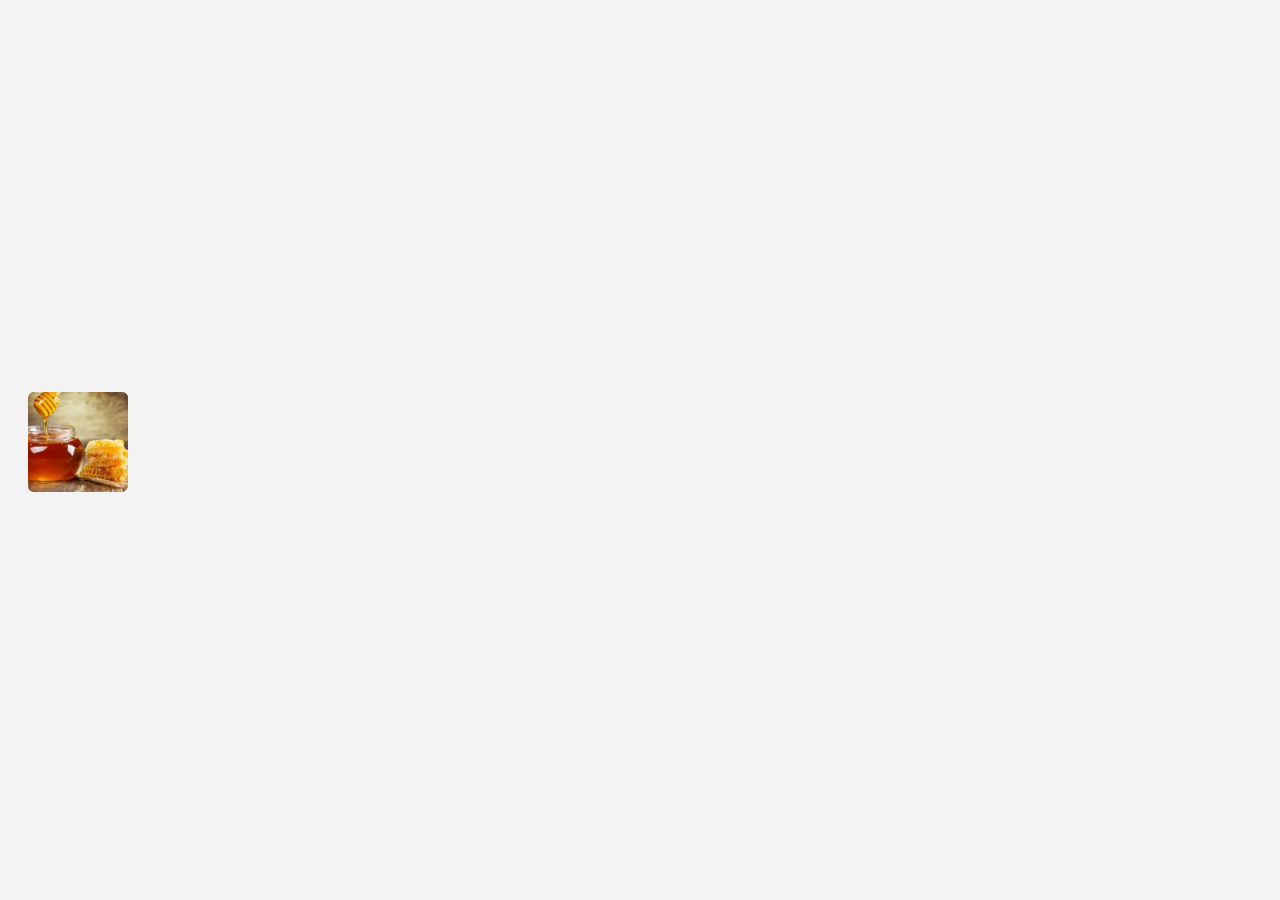
==== product-gallery.html @ 486aa0c1 "." ====
<!DOCTYPE html>
<html lang="en">

<head>
    <meta charset="UTF-8" />
    <meta http-equiv="X-UA-Compatible" content="IE=edge" />
    <meta name="viewport" content="width=device-width, initial-scale=1.0" />
    <title>Document</title>

    <link rel="stylesheet"
        href="https://cdnjs.cloudflare.com/ajax/libs/modern-normalize/1.1.0/modern-normalize.min.css" />
    <link rel="stylesheet" href="./css/main.min.css" />
</head>
</head>

<body>
  <main>

    <!-- .................... gallery .................... -->
<section class="gallery">
  <div class="gallery__item">
    <input type="radio" id="img-1" checked name="gallery" class="gallery__selector"/>
    <img class="gallery__img" src="https://picsum.photos/id/1015/600/400.jpg" alt=""/>
    <label for="img-1" class="gallery__thumb"><img src="https://picsum.photos/id/1015/150/100.jpg" alt=""/></label>
  </div>
  <div class="gallery__item">
    <input type="radio" id="img-2" name="gallery" class="gallery__selector"/>
    <img class="gallery__img" src="./img/honey-min.jpg" alt="" width="370" height="555"/>
    <label for="img-2" class="gallery__thumb"><img src="./img/honey-min.jpg" alt="" width="100" height="100"/></label>
  </div>
  <div class="gallery__item">
    <input type="radio" id="img-3" name="gallery" class="gallery__selector"/>
    <img class="gallery__img" src="https://picsum.photos/id/1057/600/400.jpg" alt=""/>
    <label for="img-3" class="gallery__thumb"><img src="https://picsum.photos/id/1057/150/100.jpg" alt=""/></label>
  </div>
  <div class="gallery__item">
    <input type="radio" id="img-4" name="gallery" class="gallery__selector"/>
    <img class="gallery__img" src="https://picsum.photos/id/106/600/400.jpg" alt=""/>
    <label for="img-4" class="gallery__thumb"><img src="https://picsum.photos/id/106/150/100.jpg" alt=""/></label>
  </div>
</section>
  </main>

    <!-- <script src="./js/gallery.js"></script> -->
</body>

</html>
---- css/main.min.css ----
body{box-sizing:border-box;color:#000;background-color:#f3f3f3}.list{padding:0;margin:0;list-style:none}a{text-decoration:none;margin:0;padding:0}img{display:block;max-width:100%;height:auto;margin:0}h1,h2,h3,h4,p{margin:0}.visually-hidden{position:absolute;width:1px;height:1px;margin:-1px;border:0;padding:0;white-space:nowrap;clip-path:inset(100%);clip:rect(0 0 0 0);overflow:hidden}.container{margin-left:auto;margin-right:auto;padding-left:20px;padding-right:20px}@media screen and (min-width: 480px){.container{width:480px}}@media screen and (min-width: 768px){.container{width:768px}}@media screen and (min-width: 1200px){.container{width:1200px}}.button{display:flex;align-items:center;justify-content:center;margin:0 auto;width:100%;height:33px;border:none;background:linear-gradient(180deg, #ff993c 0%, #ff7a00 100%);border-radius:16px;font-size:16px;line-height:.66;color:#fff}.button:hover,.button:focus{background:linear-gradient(180deg, #c45f02 0%, #ff7a00 100%)}.button::before{content:"";width:16px;height:16px;margin-right:10px;background-image:url(../img/akar-icons_plus.svg);background-size:contain;background-repeat:no-repeat}@media screen and (min-width: 768px){.button{width:125px;height:38px;border-radius:19px;margin:0;margin-left:auto}}@media screen and (min-width: 1200px){.button{width:153px;height:50px;border-radius:25px}}.curent__btn{display:flex;align-items:center;justify-content:center;margin:0 auto;width:100%;height:33px;border:1px solid #ff891c;background-color:rgba(0,0,0,0);border-radius:16px;font-size:16px;line-height:.66;color:#ff891c}@media screen and (min-width: 768px){.curent__btn{width:125px;height:38px;border-radius:19px;margin:0;margin-left:auto}}@media screen and (min-width: 1200px){.curent__btn{width:153px;height:50px;border-radius:25px}}.curent__btn:hover,.curent__btn:focus{border:linear-gradient(180deg, #c45f02 0%, #ff7a00 100%)}.curent__icon-svg{width:18px;height:18px;margin-right:8px;fill:#ff891c}.section__title{margin-bottom:16px;font-weight:400;font-size:24px}@media screen and (min-width: 768px){.section__title{font-size:34px}}@media screen and (min-width: 1200px){.section__title{font-size:48px}}.ct-linc__adn{display:flex;align-items:center;margin-top:20px;margin-bottom:30px}@media screen and (min-width: 1200px){.ct-linc__adn{margin-top:57px}}.container__link{margin-left:10px;color:#666;font-size:16px;line-height:1}@media screen and (min-width: 1200px){.container__link{margin:0;margin-left:auto}}.container__svg{width:26px;height:10px}.ct-border{margin-bottom:16px;border-top:1px solid #dadada}.thank-you__border{margin:0;margin-bottom:55px}.section__title-h3{margin-bottom:16px;font-weight:400;font-size:16px;color:#666}@media screen and (min-width: 768px){.section__title-h3{font-size:18px;margin-bottom:22px}}@media screen and (min-width: 1200px){.section__title-h3{font-size:20px;line-height:.83;margin-bottom:30px}}.page-header{position:sticky;top:0}.container__page-header{display:flex}@media screen and (max-width: 767px){.container__page-header{display:none}}.header-logo{width:35%;padding-right:22px;background-color:#ff7a00}.header-logo__link{display:block;height:87px}.logo__text{text-align:right;display:block;font-weight:700;font-size:22px;line-height:1.5;text-transform:uppercase;color:#fff}@media screen and (max-width: 1199px){.logo__text{padding-top:14px}}@media screen and (min-width: 1200px){.logo__text{font-size:36px}}.logo__span{text-align:right;display:block;font-size:11px;color:#fff}@media screen and (min-width: 1200px){.logo__span{font-size:18px}}.nav{display:flex;align-items:center;width:65%;height:87px;padding:15px 26px 10px 26px;background-color:#fff}.nav__item{margin-bottom:8px}.nav__item:last-child{margin-bottom:0}.nav__link{color:#000;display:flex;align-items:center}@media screen and (min-width: 768px){.nav__link{font-size:15px}}@media screen and (min-width: 1200px){.nav__link{font-size:20px}}.nav__social-icon{width:23px;height:23px;fill:#000}.second-nav__list{display:flex;align-items:center;margin-left:40px}@media screen and (min-width: 1200px){.second-nav__list{margin-left:230px}}.second-nav__item{margin-right:26px}.second-nav__item:last-child{margin-right:0}.second-nav__link{fill:#666}.second-nav__social-icon{width:29px;height:28px}.header__button{display:flex;align-items:center;justify-content:center;margin:0 auto;width:100%;height:33px;border:none;background:linear-gradient(180deg, #ff993c 0%, #ff7a00 100%);border-radius:16px;font-size:16px;line-height:.66;color:#fff}.header__button:hover,.header__button:focus{background:linear-gradient(180deg, #c45f02 0%, #ff7a00 100%)}@media screen and (min-width: 768px){.header__button{width:125px;height:38px;border-radius:19px;margin:0;margin-left:auto}}@media screen and (min-width: 1200px){.header__button{width:153px;height:50px;border-radius:25px}}.header__button__icon-svg{width:28px;height:28px;margin-right:11px}.menu-hed{background-color:#e9e9e9}@media screen and (max-width: 767px){.menu-hed{display:none}}.menu-hed__list{display:flex;align-items:center;justify-content:space-around}.menu-hed__link{display:block;padding:10px 0;color:#000;font-size:20px}.hero__bg{margin-bottom:18px;width:300px;height:200px;background-image:url(../img/hero-bg-min.jpg);background-repeat:no-repeat;background-position:center;background-size:cover;border-radius:25px}@media screen and (min-width: 480px){.hero__bg{margin-top:24px;margin-bottom:24px;width:440px;height:250px;padding:0}}@media screen and (min-width: 768px){.hero__bg{margin-top:40px;margin-bottom:40px;width:720px;height:340px}}@media screen and (min-width: 1200px){.hero__bg{margin-top:55px;margin-bottom:55px;width:1140px;height:440px}}.honey__list{display:flex;flex-wrap:wrap;align-items:center;justify-content:center}@media screen and (min-width: 480px){.honey__list{align-items:start;justify-content:start;margin:-15px}}@media screen and (max-width: 479px){.honey__item{margin-bottom:30px}.honey__item:last-child{margin-bottom:0}}@media screen and (min-width: 480px){.honey__item{width:calc(100% - 60px)/2;margin:15px}}@media screen and (min-width: 768px){.honey__item{width:calc((100% - 90px)/3)}}@media screen and (min-width: 1200px){.honey__item{width:calc((100% - 120px)/4)}}.honey__img{width:100%;margin-bottom:8px}@media screen and (min-width: 480px){.honey__img{width:205px;height:205px}}@media screen and (min-width: 768px){.honey__img{width:100%;height:100%}}.honey__title{margin-bottom:8px;font-size:16px}@media screen and (min-width: 768px){.honey__title{font-size:20px}}@media screen and (min-width: 1200px){.honey__title{font-size:24px}}.honey__text{display:flex;align-items:center;margin-bottom:8px;color:#2eb84c;font-size:8px}@media screen and (min-width: 768px){.honey__text{font-size:10px}}@media screen and (min-width: 1200px){.honey__text{font-size:14px}}.honey__text::before{content:"";width:6px;height:4px;margin-right:10px;background-image:url(../img/halochka.svg);background-size:contain;background-repeat:no-repeat}@media screen and (min-width: 768px){.honey__text::before{width:10px;height:8px}}@media screen and (min-width: 1200px){.honey__text::before{width:14px;height:10px}}@media screen and (min-width: 768px){.honey__tablet-ct{display:flex;align-items:center}}.honey__text-sum{font-size:24px;line-height:1;text-transform:uppercase}@media screen and (max-width: 767px){.honey__text-sum{margin-bottom:15px}}@media screen and (min-width: 768px){.honey__text-sum{font-size:28px}}@media screen and (min-width: 1200px){.honey__text-sum{font-size:30px}}.tea__list{display:flex;flex-wrap:wrap;align-items:center;justify-content:center}@media screen and (min-width: 480px){.tea__list{align-items:start;justify-content:start;margin:-15px}}@media screen and (max-width: 479px){.tea__item{margin-bottom:30px}.tea__item:last-child{margin-bottom:0}}@media screen and (min-width: 480px){.tea__item{width:calc(100% - 60px)/2;margin:15px}}@media screen and (min-width: 768px){.tea__item{width:calc((100% - 90px)/3)}}@media screen and (min-width: 1200px){.tea__item{width:calc((100% - 120px)/4)}}.tea__img{width:100%;margin-bottom:8px}@media screen and (min-width: 480px){.tea__img{width:205px;height:205px}}@media screen and (min-width: 768px){.tea__img{width:100%;height:100%}}.tea__title{margin-bottom:8px;font-size:16px}@media screen and (min-width: 768px){.tea__title{font-size:20px}}@media screen and (min-width: 1200px){.tea__title{font-size:24px}}.tea__text{display:flex;align-items:center;margin-bottom:8px;color:#2eb84c;font-size:8px}@media screen and (min-width: 768px){.tea__text{font-size:10px}}@media screen and (min-width: 1200px){.tea__text{font-size:14px}}.tea__text::before{content:"";width:6px;height:4px;margin-right:10px;background-image:url(../img/halochka.svg);background-size:contain;background-repeat:no-repeat}@media screen and (min-width: 768px){.tea__text::before{width:10px;height:8px}}@media screen and (min-width: 1200px){.tea__text::before{width:14px;height:10px}}@media screen and (min-width: 768px){.tea__tablet-ct{display:flex;align-items:center}}.tea__text-sum{font-size:24px;line-height:1;text-transform:uppercase}@media screen and (max-width: 767px){.tea__text-sum{margin-bottom:15px}}@media screen and (min-width: 768px){.tea__text-sum{font-size:28px}}@media screen and (min-width: 1200px){.tea__text-sum{font-size:30px}}.section__bilberry{padding-bottom:39px}.bilberry__list{display:flex;flex-wrap:wrap;align-items:center;justify-content:center}@media screen and (min-width: 480px){.bilberry__list{align-items:start;justify-content:start;margin:-15px}}@media screen and (max-width: 479px){.bilberry__item{margin-bottom:30px}.bilberry__item:last-child{margin-bottom:0}}@media screen and (min-width: 480px){.bilberry__item{width:calc(100% - 60px)/2;margin:15px}}@media screen and (min-width: 768px){.bilberry__item{width:calc((100% - 90px)/3)}}@media screen and (min-width: 1200px){.bilberry__item{width:calc((100% - 120px)/4)}}.bilberry__img{width:100%;margin-bottom:8px}@media screen and (min-width: 480px){.bilberry__img{width:205px;height:205px}}@media screen and (min-width: 768px){.bilberry__img{width:100%;height:100%}}.bilberry__title{margin-bottom:8px;font-size:16px}@media screen and (min-width: 768px){.bilberry__title{font-size:20px}}@media screen and (min-width: 1200px){.bilberry__title{font-size:24px}}.bilberry__text{display:flex;align-items:center;margin-bottom:8px;color:#2eb84c;font-size:8px}@media screen and (min-width: 768px){.bilberry__text{font-size:10px}}@media screen and (min-width: 1200px){.bilberry__text{font-size:14px}}.bilberry__text::before{content:"";width:6px;height:4px;margin-right:10px;background-image:url(../img/halochka.svg);background-size:contain;background-repeat:no-repeat}@media screen and (min-width: 768px){.bilberry__text::before{width:10px;height:8px}}@media screen and (min-width: 1200px){.bilberry__text::before{width:14px;height:10px}}@media screen and (min-width: 768px){.bilberry__tablet-ct{display:flex;align-items:center}}.bilberry__text-sum{font-size:24px;line-height:1;text-transform:uppercase}@media screen and (max-width: 767px){.bilberry__text-sum{margin-bottom:15px}}@media screen and (min-width: 768px){.bilberry__text-sum{font-size:28px}}@media screen and (min-width: 1200px){.bilberry__text-sum{font-size:30px}}.thanks__hero-fon{background-image:url(../../img/photo_2022-min.jpg);background-repeat:no-repeat;background-position:center;background-size:cover}.thanks__hero{text-align:center}.thanks-cnt__img{padding:38px 0}.thanks__icon-img{margin:0 auto;width:102px;height:105px}@media screen and (min-width: 768px){.thanks__icon-img{width:138px;height:141px}}.thanks__hero__h1{margin-bottom:20px;font-size:30px}@media screen and (min-width: 768px){.thanks__hero__h1{font-size:48px}}.thanks__hero__text{margin-bottom:40px;font-size:16px}@media screen and (min-width: 768px){.thanks__hero__text{font-size:20px}}.thanks__hero__link{color:#ff7a00;font-size:20px}.thanks__hero__icon-svg{width:26px;height:10px;margin-right:10px}.thank-you__section{padding:34px 0 67px 0}.selected__section{padding:74px 0;background-color:#f3f3f3}.selected__title-h2{margin-bottom:38px;font-size:20px}.selected__item{display:flex;margin-bottom:19px}.selected__item:last-child{margin-bottom:0}.selected__border-li{border-top:1px solid #e9e9e9;transform:rotate(180deg);margin-bottom:19px}.selected__border-li:last-child{margin-bottom:0}.selected__link{margin-right:12px}@media screen and (min-width: 480px){.selected__link{margin-right:24px}}.selected__img{width:98px;height:98px}.selected__title{margin-bottom:8px;font-size:24px}.selected__text{margin-bottom:14px;font-size:14px}.selected__text-sum{font-size:30px;line-height:24px;text-transform:uppercase}.selected__span{margin-left:8px;font-size:14px}.modal{position:fixed;top:0;left:0;width:100%;height:100%;background:rgba(0,0,0,.5);overflow:scroll}.modal.is-hidden{opacity:0;pointer-events:none}.modal-window{position:absolute;top:5%;left:50%;transform:translate(-50%);background:#fff;border-radius:15px}@media screen and (min-width: 320px){.modal-window{width:320px}}@media screen and (min-width: 450px){.modal-window{width:440px}}@media screen and (min-width: 768px){.modal-window{width:728px}}@media screen and (min-width: 1200px){.modal-window{width:857px}}.m-f{padding:10px;background-color:#f3f3f3;border-radius:15px 15px 0 0}@media screen and (min-width: 450px){.m-f{padding:20px}}@media screen and (min-width: 768px){.m-f{padding:30px 30px 22px 30px}}.modal-title{margin-bottom:31px;font-size:20px}.modal-button{display:flex;position:absolute;top:10px;right:10px;align-items:center;justify-content:center;border:none;width:30px;height:30px;cursor:pointer;background:rgba(0,0,0,0)}.modal-svg{top:8px;right:8px;border:none;width:18px;height:18px;fill:#ff7a00}@media screen and (min-width: 768px){.modal__item{display:flex;align-items:center;justify-content:space-between}}.modal__wrap{display:flex;align-items:center;margin-bottom:17px}@media screen and (min-width: 768px){.modal__wrap{margin:0}}.modal__img{width:89px;height:89px;margin-right:14px}@media screen and (min-width: 768px){.modal__img{margin-right:17px}}.modal__title{font-size:22px}@media screen and (min-width: 768px){.modal__title{font-size:24px}}.modal__container{display:flex}.modal__span{display:flex;align-items:center;font-size:24px}@media screen and (min-width: 768px){.modal__span{margin-right:80px}}@media screen and (min-width: 1200px){.modal__span{margin-right:140px}}.modal__svg{width:30px;height:30px}.modal__icon-minus{margin-right:23px}.modal__icon-ptys{margin-left:23px}.modal__text{margin-left:auto;font-size:30px}.modal__icon-koshik{width:22px;height:22px;margin-left:9px}@media screen and (min-width: 768px){.modal__icon-koshik{margin-left:16px}}@media screen and (min-width: 768px){.modal__icon-koshik{margin-left:30px}}.modal__border-li{margin:19px 0 26px 0;border-top:1px solid #dadada}.modal-sum__li{display:flex;align-items:center;justify-content:flex-end;color:#666;font-size:20px}.modal-sum__span{margin-left:12px;color:#ff7a00;font-size:30px}.modal-form__title{margin-bottom:30px;font-weight:400;font-size:32px}.modal-form{background-color:#fff;border-radius:0 0 15px 15px;padding:10px}@media screen and (min-width: 450px){.modal-form{padding:20px}}@media screen and (min-width: 1200px){.modal-form{padding:30px}}@media screen and (min-width: 768px){.form-containrt__label{display:flex;justify-content:space-between;margin-bottom:20px}}.modal-form__label{margin-bottom:15px}.modal-form__label:last-child{margin:0}@media screen and (min-width: 768px){.modal-form__label{margin:0}}.modai-form__input{width:100%;height:45px;margin-bottom:15px;padding-left:11px;background-color:#f3f3f3;border:none}@media screen and (min-width: 768px){.modai-form__input{width:330px;margin:0}}@media screen and (min-width: 1200px){.modai-form__input{width:390px;margin:0}}.modal-form__textarea{resize:none;width:100%;height:255px;padding:11px;margin-bottom:15px;background-color:#f3f3f3;border:none}@media screen and (min-width: 768px){.modal-form__textarea{margin-bottom:30px;height:114px}}.form-button__submit{display:flex;align-items:center;justify-content:center;width:100%;margin:0 auto}@media screen and (min-width: 480px){.form-button__submit{width:257px}}body{box-sizing:border-box}img{max-width:100%;vertical-align:top}.gallery{display:flex;margin:10px;max-width:555px;position:relative;padding-top:66.6666666667%}@media screen and (min-width: 555px){.gallery{padding-top:370px}}.gallery__img{position:absolute;top:0;left:0;opacity:0;transition:opacity .3s ease-in-out}.gallery__thumb{padding-top:6px;margin:6px;display:block}.gallery__selector{position:absolute;opacity:0;visibility:hidden}.gallery__selector:checked+.gallery__img{opacity:1}.gallery__selector:checked~.gallery__thumb>img{box-shadow:0 0 0 .1px #ff7a00}.scroll-up{position:fixed;left:40px;bottom:40px;z-index:1000;display:flex;align-items:center;justify-content:center;width:40px;height:40px;color:#fff;fill:#ff7a00;cursor:pointer;visibility:hidden;border-radius:50%;box-shadow:inset 0 0 0 3px;opacity:0;transform:translateY(20px);transition-property:fill,opacity,transform;transition-duration:250ms;transition-timing-function:cubic-bezier(0.4, 0, 0.2, 1)}.scroll-up:hover,.scroll-up:focus{fill:#ff7a00}.scroll-up__icon{position:absolute;top:50%;left:50%;transform:translate(-50%, -60%);width:20px;height:20px}@media screen and (min-width: 1200px){.scroll-up__icon{width:25px;height:25px}}.scroll-up--active{visibility:visible;opacity:1;transform:translateY(0)}.scroll-up__sircle-path{fill:none;stroke:#ff7a00;stroke-width:4px}.menu-toggle{min-height:68px;min-width:68px;display:flex;align-items:center;justify-content:center;margin:0;margin-left:auto;padding:0;background-color:#ff7a00;cursor:pointer;border:none;outline:none}@media(min-width: 768px){.menu-toggle{display:none}}.menu-toggle__icon-menu{fill:#fff}.menu-container{position:fixed;top:0;left:0;width:100vw;height:100vh;background-color:#ff7a00;z-index:999;transform:translateX(100%);transition:transform 250ms ease-in-out}.menu-container.is-open{transform:translateX(0)}.menu-container .menu-toggle{position:absolute;top:16px;right:16px;color:var(--title-text-color)}.menu-container{overflow:scroll}.mobil-container{padding-left:15px}@media screen and (min-width: 480px){.mobil-container{padding-left:40px}}.mobile-menu{margin-bottom:302px;padding-top:48px;font-weight:500;font-size:40px;line-height:1.17;letter-spacing:.02em}.mobile-menu__item:not(:last-child){margin-bottom:32px}.mobile-menu__link{display:block;color:#000;text-decoration:none}.mobile-menu__link:hover,.mobile-menu__link:focus{color:var(--accent-color)}.active{color:var(--accent-color)}.mobil-container{padding-left:15px}@media screen and (min-width: 480px){.mobil-container{padding-left:40px}}.mobile-menu{margin-bottom:302px;padding-top:48px;font-weight:500;font-size:40px;line-height:1.17;letter-spacing:.02em}.mobile-menu__item:not(:last-child){margin-bottom:32px}.mobile-menu__link{display:block;color:var(--title-text-color);text-decoration:none;transition-property:color;transition-duration:250ms;transition-timing-function:var(--cubic-bezier)}.mobile-menu__link:hover,.mobile-menu__link:focus{color:var(--accent-color)}.active{color:var(--accent-color)}.footer{background-color:#000;padding-top:24px}.footer__container{display:block;text-align:center;padding-bottom:23px}@media screen and (min-width: 768px){.footer__container{display:flex;justify-content:space-between}}.address{font-style:normal;text-align:center;margin:0 auto;margin-bottom:45px}@media screen and (min-width: 768px){.address{margin:0}}.address__item{display:flex;align-items:center;justify-content:center;margin-bottom:10px}.address__item:last-child{margin-bottom:0}@media screen and (min-width: 768px){.address__item{margin-bottom:21px}}.address__link{color:#fff;font-size:20px;display:flex;align-items:center}@media screen and (min-width: 768px){.address__link{font-size:16px}}@media screen and (min-width: 1200px){.address__link{font-size:20px}}.address__link:hover,.address__link:focus{color:#fff}.address__map-icon,.address__phone-icon{width:23px;height:23px;margin-right:14px;fill:#fff}.footer__second{margin-bottom:30px}@media screen and (min-width: 768px){.footer__second{margin:0}}@media screen and (max-width: 768px){.second__item{margin-bottom:30px}.second__item:last-child{margin:0}}@media screen and (min-width: 768px){.second__item{margin-bottom:12px}.second__item:last-child{margin-bottom:0}}.second__link{color:#9b9b9b;font-size:20px}@media screen and (min-width: 768px){.second__link{font-size:16px}}@media screen and (min-width: 1200px){.second__link{font-size:20px}}.second__link:hover,.second__link:focus{color:#fff}.footer__third{margin-bottom:30px}@media screen and (min-width: 768px){.footer__third{margin:0}}@media screen and (max-width: 767px){.third__item{margin-bottom:30px}.third__item:last-child{margin-bottom:0}}@media screen and (min-width: 768px){.third__item{text-align:left;margin-bottom:12px}.third__item:last-child{margin-bottom:0}}.third__link{color:#9b9b9b;font-size:20px}@media screen and (min-width: 768px){.third__link{font-size:16px}}@media screen and (min-width: 1200px){.third__link{font-size:20px}}.third__link:hover,.third__link:focus{color:#fff}.fourth__list{display:flex;align-items:center;justify-content:center}@media screen and (min-width: 768px){.fourth__list{display:block}}.fourth__item{margin-right:40px}.fourth__item:last-child{margin-right:0}@media screen and (min-width: 768px){.fourth__item{margin:0}}.fourth__link{fill:#666;display:block;width:41px;height:39px}.fourth__link:hover,.fourth__link:focus{fill:#fff}.fourth__social-icon{width:41px;height:39px}.footer__and{background-color:#ff7a00;color:#fff}.and__text{font-size:16px}@media screen and (max-width: 767px){.and__text{text-align:center}}/*# sourceMappingURL=main.min.css.map */
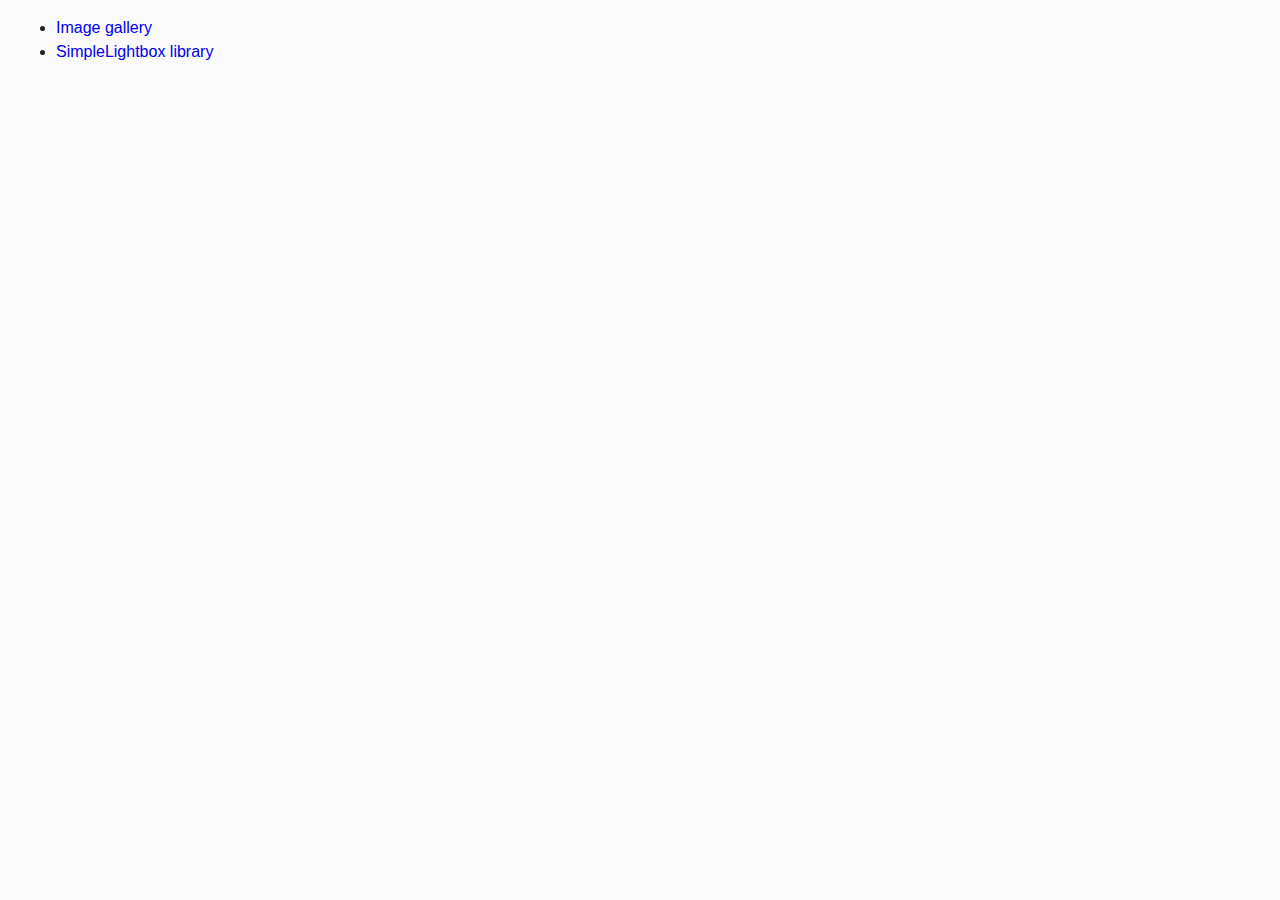
==== commit 381ae82d: "ю" ====
--- a/product-gallery.html
+++ b/product-gallery.html
@@ -16,8 +16,18 @@
 <body>
   <main>
 
+
+
+
+ 
+    <ul>
+      <li><a href="01-gallery.html">Image gallery</a></li>
+      <li><a href="02-lightbox.html">SimpleLightbox library</a></li>
+    </ul>
+
+
     <!-- .................... gallery .................... -->
-<section class="gallery">
+<!-- <section class="gallery">
   <div class="gallery__item">
     <input type="radio" id="img-1" checked name="gallery" class="gallery__selector"/>
     <img class="gallery__img" src="https://picsum.photos/id/1015/600/400.jpg" alt=""/>
@@ -39,7 +49,7 @@
     <label for="img-4" class="gallery__thumb"><img src="https://picsum.photos/id/106/150/100.jpg" alt=""/></label>
   </div>
 </section>
-  </main>
+  </main> -->
 
     <!-- <script src="./js/gallery.js"></script> -->
 </body>
--- a/css/main.min.css
+++ b/css/main.min.css
@@ -1 +1 @@
-body{box-sizing:border-box;color:#000;background-color:#f3f3f3}.list{padding:0;margin:0;list-style:none}a{text-decoration:none;margin:0;padding:0}img{display:block;max-width:100%;height:auto;margin:0}h1,h2,h3,h4,p{margin:0}.visually-hidden{position:absolute;width:1px;height:1px;margin:-1px;border:0;padding:0;white-space:nowrap;clip-path:inset(100%);clip:rect(0 0 0 0);overflow:hidden}.container{margin-left:auto;margin-right:auto;padding-left:20px;padding-right:20px}@media screen and (min-width: 480px){.container{width:480px}}@media screen and (min-width: 768px){.container{width:768px}}@media screen and (min-width: 1200px){.container{width:1200px}}.button{display:flex;align-items:center;justify-content:center;margin:0 auto;width:100%;height:33px;border:none;background:linear-gradient(180deg, #ff993c 0%, #ff7a00 100%);border-radius:16px;font-size:16px;line-height:.66;color:#fff}.button:hover,.button:focus{background:linear-gradient(180deg, #c45f02 0%, #ff7a00 100%)}.button::before{content:"";width:16px;height:16px;margin-right:10px;background-image:url(../img/akar-icons_plus.svg);background-size:contain;background-repeat:no-repeat}@media screen and (min-width: 768px){.button{width:125px;height:38px;border-radius:19px;margin:0;margin-left:auto}}@media screen and (min-width: 1200px){.button{width:153px;height:50px;border-radius:25px}}.curent__btn{display:flex;align-items:center;justify-content:center;margin:0 auto;width:100%;height:33px;border:1px solid #ff891c;background-color:rgba(0,0,0,0);border-radius:16px;font-size:16px;line-height:.66;color:#ff891c}@media screen and (min-width: 768px){.curent__btn{width:125px;height:38px;border-radius:19px;margin:0;margin-left:auto}}@media screen and (min-width: 1200px){.curent__btn{width:153px;height:50px;border-radius:25px}}.curent__btn:hover,.curent__btn:focus{border:linear-gradient(180deg, #c45f02 0%, #ff7a00 100%)}.curent__icon-svg{width:18px;height:18px;margin-right:8px;fill:#ff891c}.section__title{margin-bottom:16px;font-weight:400;font-size:24px}@media screen and (min-width: 768px){.section__title{font-size:34px}}@media screen and (min-width: 1200px){.section__title{font-size:48px}}.ct-linc__adn{display:flex;align-items:center;margin-top:20px;margin-bottom:30px}@media screen and (min-width: 1200px){.ct-linc__adn{margin-top:57px}}.container__link{margin-left:10px;color:#666;font-size:16px;line-height:1}@media screen and (min-width: 1200px){.container__link{margin:0;margin-left:auto}}.container__svg{width:26px;height:10px}.ct-border{margin-bottom:16px;border-top:1px solid #dadada}.thank-you__border{margin:0;margin-bottom:55px}.section__title-h3{margin-bottom:16px;font-weight:400;font-size:16px;color:#666}@media screen and (min-width: 768px){.section__title-h3{font-size:18px;margin-bottom:22px}}@media screen and (min-width: 1200px){.section__title-h3{font-size:20px;line-height:.83;margin-bottom:30px}}.page-header{position:sticky;top:0}.container__page-header{display:flex}@media screen and (max-width: 767px){.container__page-header{display:none}}.header-logo{width:35%;padding-right:22px;background-color:#ff7a00}.header-logo__link{display:block;height:87px}.logo__text{text-align:right;display:block;font-weight:700;font-size:22px;line-height:1.5;text-transform:uppercase;color:#fff}@media screen and (max-width: 1199px){.logo__text{padding-top:14px}}@media screen and (min-width: 1200px){.logo__text{font-size:36px}}.logo__span{text-align:right;display:block;font-size:11px;color:#fff}@media screen and (min-width: 1200px){.logo__span{font-size:18px}}.nav{display:flex;align-items:center;width:65%;height:87px;padding:15px 26px 10px 26px;background-color:#fff}.nav__item{margin-bottom:8px}.nav__item:last-child{margin-bottom:0}.nav__link{color:#000;display:flex;align-items:center}@media screen and (min-width: 768px){.nav__link{font-size:15px}}@media screen and (min-width: 1200px){.nav__link{font-size:20px}}.nav__social-icon{width:23px;height:23px;fill:#000}.second-nav__list{display:flex;align-items:center;margin-left:40px}@media screen and (min-width: 1200px){.second-nav__list{margin-left:230px}}.second-nav__item{margin-right:26px}.second-nav__item:last-child{margin-right:0}.second-nav__link{fill:#666}.second-nav__social-icon{width:29px;height:28px}.header__button{display:flex;align-items:center;justify-content:center;margin:0 auto;width:100%;height:33px;border:none;background:linear-gradient(180deg, #ff993c 0%, #ff7a00 100%);border-radius:16px;font-size:16px;line-height:.66;color:#fff}.header__button:hover,.header__button:focus{background:linear-gradient(180deg, #c45f02 0%, #ff7a00 100%)}@media screen and (min-width: 768px){.header__button{width:125px;height:38px;border-radius:19px;margin:0;margin-left:auto}}@media screen and (min-width: 1200px){.header__button{width:153px;height:50px;border-radius:25px}}.header__button__icon-svg{width:28px;height:28px;margin-right:11px}.menu-hed{background-color:#e9e9e9}@media screen and (max-width: 767px){.menu-hed{display:none}}.menu-hed__list{display:flex;align-items:center;justify-content:space-around}.menu-hed__link{display:block;padding:10px 0;color:#000;font-size:20px}.hero__bg{margin-bottom:18px;width:300px;height:200px;background-image:url(../img/hero-bg-min.jpg);background-repeat:no-repeat;background-position:center;background-size:cover;border-radius:25px}@media screen and (min-width: 480px){.hero__bg{margin-top:24px;margin-bottom:24px;width:440px;height:250px;padding:0}}@media screen and (min-width: 768px){.hero__bg{margin-top:40px;margin-bottom:40px;width:720px;height:340px}}@media screen and (min-width: 1200px){.hero__bg{margin-top:55px;margin-bottom:55px;width:1140px;height:440px}}.honey__list{display:flex;flex-wrap:wrap;align-items:center;justify-content:center}@media screen and (min-width: 480px){.honey__list{align-items:start;justify-content:start;margin:-15px}}@media screen and (max-width: 479px){.honey__item{margin-bottom:30px}.honey__item:last-child{margin-bottom:0}}@media screen and (min-width: 480px){.honey__item{width:calc(100% - 60px)/2;margin:15px}}@media screen and (min-width: 768px){.honey__item{width:calc((100% - 90px)/3)}}@media screen and (min-width: 1200px){.honey__item{width:calc((100% - 120px)/4)}}.honey__img{width:100%;margin-bottom:8px}@media screen and (min-width: 480px){.honey__img{width:205px;height:205px}}@media screen and (min-width: 768px){.honey__img{width:100%;height:100%}}.honey__title{margin-bottom:8px;font-size:16px}@media screen and (min-width: 768px){.honey__title{font-size:20px}}@media screen and (min-width: 1200px){.honey__title{font-size:24px}}.honey__text{display:flex;align-items:center;margin-bottom:8px;color:#2eb84c;font-size:8px}@media screen and (min-width: 768px){.honey__text{font-size:10px}}@media screen and (min-width: 1200px){.honey__text{font-size:14px}}.honey__text::before{content:"";width:6px;height:4px;margin-right:10px;background-image:url(../img/halochka.svg);background-size:contain;background-repeat:no-repeat}@media screen and (min-width: 768px){.honey__text::before{width:10px;height:8px}}@media screen and (min-width: 1200px){.honey__text::before{width:14px;height:10px}}@media screen and (min-width: 768px){.honey__tablet-ct{display:flex;align-items:center}}.honey__text-sum{font-size:24px;line-height:1;text-transform:uppercase}@media screen and (max-width: 767px){.honey__text-sum{margin-bottom:15px}}@media screen and (min-width: 768px){.honey__text-sum{font-size:28px}}@media screen and (min-width: 1200px){.honey__text-sum{font-size:30px}}.tea__list{display:flex;flex-wrap:wrap;align-items:center;justify-content:center}@media screen and (min-width: 480px){.tea__list{align-items:start;justify-content:start;margin:-15px}}@media screen and (max-width: 479px){.tea__item{margin-bottom:30px}.tea__item:last-child{margin-bottom:0}}@media screen and (min-width: 480px){.tea__item{width:calc(100% - 60px)/2;margin:15px}}@media screen and (min-width: 768px){.tea__item{width:calc((100% - 90px)/3)}}@media screen and (min-width: 1200px){.tea__item{width:calc((100% - 120px)/4)}}.tea__img{width:100%;margin-bottom:8px}@media screen and (min-width: 480px){.tea__img{width:205px;height:205px}}@media screen and (min-width: 768px){.tea__img{width:100%;height:100%}}.tea__title{margin-bottom:8px;font-size:16px}@media screen and (min-width: 768px){.tea__title{font-size:20px}}@media screen and (min-width: 1200px){.tea__title{font-size:24px}}.tea__text{display:flex;align-items:center;margin-bottom:8px;color:#2eb84c;font-size:8px}@media screen and (min-width: 768px){.tea__text{font-size:10px}}@media screen and (min-width: 1200px){.tea__text{font-size:14px}}.tea__text::before{content:"";width:6px;height:4px;margin-right:10px;background-image:url(../img/halochka.svg);background-size:contain;background-repeat:no-repeat}@media screen and (min-width: 768px){.tea__text::before{width:10px;height:8px}}@media screen and (min-width: 1200px){.tea__text::before{width:14px;height:10px}}@media screen and (min-width: 768px){.tea__tablet-ct{display:flex;align-items:center}}.tea__text-sum{font-size:24px;line-height:1;text-transform:uppercase}@media screen and (max-width: 767px){.tea__text-sum{margin-bottom:15px}}@media screen and (min-width: 768px){.tea__text-sum{font-size:28px}}@media screen and (min-width: 1200px){.tea__text-sum{font-size:30px}}.section__bilberry{padding-bottom:39px}.bilberry__list{display:flex;flex-wrap:wrap;align-items:center;justify-content:center}@media screen and (min-width: 480px){.bilberry__list{align-items:start;justify-content:start;margin:-15px}}@media screen and (max-width: 479px){.bilberry__item{margin-bottom:30px}.bilberry__item:last-child{margin-bottom:0}}@media screen and (min-width: 480px){.bilberry__item{width:calc(100% - 60px)/2;margin:15px}}@media screen and (min-width: 768px){.bilberry__item{width:calc((100% - 90px)/3)}}@media screen and (min-width: 1200px){.bilberry__item{width:calc((100% - 120px)/4)}}.bilberry__img{width:100%;margin-bottom:8px}@media screen and (min-width: 480px){.bilberry__img{width:205px;height:205px}}@media screen and (min-width: 768px){.bilberry__img{width:100%;height:100%}}.bilberry__title{margin-bottom:8px;font-size:16px}@media screen and (min-width: 768px){.bilberry__title{font-size:20px}}@media screen and (min-width: 1200px){.bilberry__title{font-size:24px}}.bilberry__text{display:flex;align-items:center;margin-bottom:8px;color:#2eb84c;font-size:8px}@media screen and (min-width: 768px){.bilberry__text{font-size:10px}}@media screen and (min-width: 1200px){.bilberry__text{font-size:14px}}.bilberry__text::before{content:"";width:6px;height:4px;margin-right:10px;background-image:url(../img/halochka.svg);background-size:contain;background-repeat:no-repeat}@media screen and (min-width: 768px){.bilberry__text::before{width:10px;height:8px}}@media screen and (min-width: 1200px){.bilberry__text::before{width:14px;height:10px}}@media screen and (min-width: 768px){.bilberry__tablet-ct{display:flex;align-items:center}}.bilberry__text-sum{font-size:24px;line-height:1;text-transform:uppercase}@media screen and (max-width: 767px){.bilberry__text-sum{margin-bottom:15px}}@media screen and (min-width: 768px){.bilberry__text-sum{font-size:28px}}@media screen and (min-width: 1200px){.bilberry__text-sum{font-size:30px}}.thanks__hero-fon{background-image:url(../../img/photo_2022-min.jpg);background-repeat:no-repeat;background-position:center;background-size:cover}.thanks__hero{text-align:center}.thanks-cnt__img{padding:38px 0}.thanks__icon-img{margin:0 auto;width:102px;height:105px}@media screen and (min-width: 768px){.thanks__icon-img{width:138px;height:141px}}.thanks__hero__h1{margin-bottom:20px;font-size:30px}@media screen and (min-width: 768px){.thanks__hero__h1{font-size:48px}}.thanks__hero__text{margin-bottom:40px;font-size:16px}@media screen and (min-width: 768px){.thanks__hero__text{font-size:20px}}.thanks__hero__link{color:#ff7a00;font-size:20px}.thanks__hero__icon-svg{width:26px;height:10px;margin-right:10px}.thank-you__section{padding:34px 0 67px 0}.selected__section{padding:74px 0;background-color:#f3f3f3}.selected__title-h2{margin-bottom:38px;font-size:20px}.selected__item{display:flex;margin-bottom:19px}.selected__item:last-child{margin-bottom:0}.selected__border-li{border-top:1px solid #e9e9e9;transform:rotate(180deg);margin-bottom:19px}.selected__border-li:last-child{margin-bottom:0}.selected__link{margin-right:12px}@media screen and (min-width: 480px){.selected__link{margin-right:24px}}.selected__img{width:98px;height:98px}.selected__title{margin-bottom:8px;font-size:24px}.selected__text{margin-bottom:14px;font-size:14px}.selected__text-sum{font-size:30px;line-height:24px;text-transform:uppercase}.selected__span{margin-left:8px;font-size:14px}.modal{position:fixed;top:0;left:0;width:100%;height:100%;background:rgba(0,0,0,.5);overflow:scroll}.modal.is-hidden{opacity:0;pointer-events:none}.modal-window{position:absolute;top:5%;left:50%;transform:translate(-50%);background:#fff;border-radius:15px}@media screen and (min-width: 320px){.modal-window{width:320px}}@media screen and (min-width: 450px){.modal-window{width:440px}}@media screen and (min-width: 768px){.modal-window{width:728px}}@media screen and (min-width: 1200px){.modal-window{width:857px}}.m-f{padding:10px;background-color:#f3f3f3;border-radius:15px 15px 0 0}@media screen and (min-width: 450px){.m-f{padding:20px}}@media screen and (min-width: 768px){.m-f{padding:30px 30px 22px 30px}}.modal-title{margin-bottom:31px;font-size:20px}.modal-button{display:flex;position:absolute;top:10px;right:10px;align-items:center;justify-content:center;border:none;width:30px;height:30px;cursor:pointer;background:rgba(0,0,0,0)}.modal-svg{top:8px;right:8px;border:none;width:18px;height:18px;fill:#ff7a00}@media screen and (min-width: 768px){.modal__item{display:flex;align-items:center;justify-content:space-between}}.modal__wrap{display:flex;align-items:center;margin-bottom:17px}@media screen and (min-width: 768px){.modal__wrap{margin:0}}.modal__img{width:89px;height:89px;margin-right:14px}@media screen and (min-width: 768px){.modal__img{margin-right:17px}}.modal__title{font-size:22px}@media screen and (min-width: 768px){.modal__title{font-size:24px}}.modal__container{display:flex}.modal__span{display:flex;align-items:center;font-size:24px}@media screen and (min-width: 768px){.modal__span{margin-right:80px}}@media screen and (min-width: 1200px){.modal__span{margin-right:140px}}.modal__svg{width:30px;height:30px}.modal__icon-minus{margin-right:23px}.modal__icon-ptys{margin-left:23px}.modal__text{margin-left:auto;font-size:30px}.modal__icon-koshik{width:22px;height:22px;margin-left:9px}@media screen and (min-width: 768px){.modal__icon-koshik{margin-left:16px}}@media screen and (min-width: 768px){.modal__icon-koshik{margin-left:30px}}.modal__border-li{margin:19px 0 26px 0;border-top:1px solid #dadada}.modal-sum__li{display:flex;align-items:center;justify-content:flex-end;color:#666;font-size:20px}.modal-sum__span{margin-left:12px;color:#ff7a00;font-size:30px}.modal-form__title{margin-bottom:30px;font-weight:400;font-size:32px}.modal-form{background-color:#fff;border-radius:0 0 15px 15px;padding:10px}@media screen and (min-width: 450px){.modal-form{padding:20px}}@media screen and (min-width: 1200px){.modal-form{padding:30px}}@media screen and (min-width: 768px){.form-containrt__label{display:flex;justify-content:space-between;margin-bottom:20px}}.modal-form__label{margin-bottom:15px}.modal-form__label:last-child{margin:0}@media screen and (min-width: 768px){.modal-form__label{margin:0}}.modai-form__input{width:100%;height:45px;margin-bottom:15px;padding-left:11px;background-color:#f3f3f3;border:none}@media screen and (min-width: 768px){.modai-form__input{width:330px;margin:0}}@media screen and (min-width: 1200px){.modai-form__input{width:390px;margin:0}}.modal-form__textarea{resize:none;width:100%;height:255px;padding:11px;margin-bottom:15px;background-color:#f3f3f3;border:none}@media screen and (min-width: 768px){.modal-form__textarea{margin-bottom:30px;height:114px}}.form-button__submit{display:flex;align-items:center;justify-content:center;width:100%;margin:0 auto}@media screen and (min-width: 480px){.form-button__submit{width:257px}}body{box-sizing:border-box}img{max-width:100%;vertical-align:top}.gallery{display:flex;margin:10px;max-width:555px;position:relative;padding-top:66.6666666667%}@media screen and (min-width: 555px){.gallery{padding-top:370px}}.gallery__img{position:absolute;top:0;left:0;opacity:0;transition:opacity .3s ease-in-out}.gallery__thumb{padding-top:6px;margin:6px;display:block}.gallery__selector{position:absolute;opacity:0;visibility:hidden}.gallery__selector:checked+.gallery__img{opacity:1}.gallery__selector:checked~.gallery__thumb>img{box-shadow:0 0 0 .1px #ff7a00}.scroll-up{position:fixed;left:40px;bottom:40px;z-index:1000;display:flex;align-items:center;justify-content:center;width:40px;height:40px;color:#fff;fill:#ff7a00;cursor:pointer;visibility:hidden;border-radius:50%;box-shadow:inset 0 0 0 3px;opacity:0;transform:translateY(20px);transition-property:fill,opacity,transform;transition-duration:250ms;transition-timing-function:cubic-bezier(0.4, 0, 0.2, 1)}.scroll-up:hover,.scroll-up:focus{fill:#ff7a00}.scroll-up__icon{position:absolute;top:50%;left:50%;transform:translate(-50%, -60%);width:20px;height:20px}@media screen and (min-width: 1200px){.scroll-up__icon{width:25px;height:25px}}.scroll-up--active{visibility:visible;opacity:1;transform:translateY(0)}.scroll-up__sircle-path{fill:none;stroke:#ff7a00;stroke-width:4px}.menu-toggle{min-height:68px;min-width:68px;display:flex;align-items:center;justify-content:center;margin:0;margin-left:auto;padding:0;background-color:#ff7a00;cursor:pointer;border:none;outline:none}@media(min-width: 768px){.menu-toggle{display:none}}.menu-toggle__icon-menu{fill:#fff}.menu-container{position:fixed;top:0;left:0;width:100vw;height:100vh;background-color:#ff7a00;z-index:999;transform:translateX(100%);transition:transform 250ms ease-in-out}.menu-container.is-open{transform:translateX(0)}.menu-container .menu-toggle{position:absolute;top:16px;right:16px;color:var(--title-text-color)}.menu-container{overflow:scroll}.mobil-container{padding-left:15px}@media screen and (min-width: 480px){.mobil-container{padding-left:40px}}.mobile-menu{margin-bottom:302px;padding-top:48px;font-weight:500;font-size:40px;line-height:1.17;letter-spacing:.02em}.mobile-menu__item:not(:last-child){margin-bottom:32px}.mobile-menu__link{display:block;color:#000;text-decoration:none}.mobile-menu__link:hover,.mobile-menu__link:focus{color:var(--accent-color)}.active{color:var(--accent-color)}.mobil-container{padding-left:15px}@media screen and (min-width: 480px){.mobil-container{padding-left:40px}}.mobile-menu{margin-bottom:302px;padding-top:48px;font-weight:500;font-size:40px;line-height:1.17;letter-spacing:.02em}.mobile-menu__item:not(:last-child){margin-bottom:32px}.mobile-menu__link{display:block;color:var(--title-text-color);text-decoration:none;transition-property:color;transition-duration:250ms;transition-timing-function:var(--cubic-bezier)}.mobile-menu__link:hover,.mobile-menu__link:focus{color:var(--accent-color)}.active{color:var(--accent-color)}.footer{background-color:#000;padding-top:24px}.footer__container{display:block;text-align:center;padding-bottom:23px}@media screen and (min-width: 768px){.footer__container{display:flex;justify-content:space-between}}.address{font-style:normal;text-align:center;margin:0 auto;margin-bottom:45px}@media screen and (min-width: 768px){.address{margin:0}}.address__item{display:flex;align-items:center;justify-content:center;margin-bottom:10px}.address__item:last-child{margin-bottom:0}@media screen and (min-width: 768px){.address__item{margin-bottom:21px}}.address__link{color:#fff;font-size:20px;display:flex;align-items:center}@media screen and (min-width: 768px){.address__link{font-size:16px}}@media screen and (min-width: 1200px){.address__link{font-size:20px}}.address__link:hover,.address__link:focus{color:#fff}.address__map-icon,.address__phone-icon{width:23px;height:23px;margin-right:14px;fill:#fff}.footer__second{margin-bottom:30px}@media screen and (min-width: 768px){.footer__second{margin:0}}@media screen and (max-width: 768px){.second__item{margin-bottom:30px}.second__item:last-child{margin:0}}@media screen and (min-width: 768px){.second__item{margin-bottom:12px}.second__item:last-child{margin-bottom:0}}.second__link{color:#9b9b9b;font-size:20px}@media screen and (min-width: 768px){.second__link{font-size:16px}}@media screen and (min-width: 1200px){.second__link{font-size:20px}}.second__link:hover,.second__link:focus{color:#fff}.footer__third{margin-bottom:30px}@media screen and (min-width: 768px){.footer__third{margin:0}}@media screen and (max-width: 767px){.third__item{margin-bottom:30px}.third__item:last-child{margin-bottom:0}}@media screen and (min-width: 768px){.third__item{text-align:left;margin-bottom:12px}.third__item:last-child{margin-bottom:0}}.third__link{color:#9b9b9b;font-size:20px}@media screen and (min-width: 768px){.third__link{font-size:16px}}@media screen and (min-width: 1200px){.third__link{font-size:20px}}.third__link:hover,.third__link:focus{color:#fff}.fourth__list{display:flex;align-items:center;justify-content:center}@media screen and (min-width: 768px){.fourth__list{display:block}}.fourth__item{margin-right:40px}.fourth__item:last-child{margin-right:0}@media screen and (min-width: 768px){.fourth__item{margin:0}}.fourth__link{fill:#666;display:block;width:41px;height:39px}.fourth__link:hover,.fourth__link:focus{fill:#fff}.fourth__social-icon{width:41px;height:39px}.footer__and{background-color:#ff7a00;color:#fff}.and__text{font-size:16px}@media screen and (max-width: 767px){.and__text{text-align:center}}/*# sourceMappingURL=main.min.css.map */+body{box-sizing:border-box;color:#000;background-color:#f3f3f3}.list{padding:0;margin:0;list-style:none}a{text-decoration:none;margin:0;padding:0}img{display:block;max-width:100%;height:auto;margin:0}h1,h2,h3,h4,p{margin:0}.visually-hidden{position:absolute;width:1px;height:1px;margin:-1px;border:0;padding:0;white-space:nowrap;clip-path:inset(100%);clip:rect(0 0 0 0);overflow:hidden}.container{margin-left:auto;margin-right:auto;padding-left:20px;padding-right:20px}@media screen and (min-width: 480px){.container{width:480px}}@media screen and (min-width: 768px){.container{width:768px}}@media screen and (min-width: 1200px){.container{width:1200px}}.button{display:flex;align-items:center;justify-content:center;margin:0 auto;width:100%;height:33px;border:none;background:linear-gradient(180deg, #ff993c 0%, #ff7a00 100%);border-radius:16px;font-size:16px;line-height:.66;color:#fff;cursor:pointer}.button:hover,.button:focus{background:linear-gradient(180deg, #c45f02 0%, #ff7a00 100%)}@media screen and (min-width: 768px){.button{width:125px;height:38px;border-radius:19px;margin:0;margin-left:auto}}@media screen and (min-width: 1200px){.button{width:153px;height:50px;border-radius:25px}}.plus__icon-svg{width:18px;height:18px;margin-right:8px}.curent__btn{display:flex;align-items:center;justify-content:center;margin:0 auto;width:100%;height:33px;border:1px solid #ff891c;background-color:rgba(0,0,0,0);border-radius:16px;font-size:16px;line-height:.66;color:#ff891c;cursor:pointer}@media screen and (min-width: 768px){.curent__btn{width:125px;height:38px;border-radius:19px;margin:0;margin-left:auto}}@media screen and (min-width: 1200px){.curent__btn{width:153px;height:50px;border-radius:25px}}.curent__btn:hover,.curent__btn:focus{border:linear-gradient(180deg, #c45f02 0%, #ff7a00 100%)}.curent__icon-svg{width:18px;height:18px;margin-right:8px;fill:#ff891c}.ct-border{margin-bottom:16px;border-top:1px solid #dadada}.thank-you__border{margin:0;margin-bottom:55px}.section__title{margin-bottom:16px;font-weight:400;font-size:24px}@media screen and (min-width: 768px){.section__title{font-size:34px}}@media screen and (min-width: 1200px){.section__title{font-size:48px}}.ct-linc__adn{display:flex;align-items:center;margin-top:20px;margin-bottom:30px}@media screen and (min-width: 1200px){.ct-linc__adn{margin-top:57px}}.container__link{margin-left:10px;color:#666;font-size:16px;line-height:1}@media screen and (min-width: 1200px){.container__link{margin:0;margin-left:auto}}.container__svg{width:26px;height:10px}.section__title-h3{margin-bottom:16px;font-weight:400;font-size:16px;color:#666}@media screen and (min-width: 768px){.section__title-h3{font-size:18px;margin-bottom:22px}}@media screen and (min-width: 1200px){.section__title-h3{font-size:20px;line-height:.83;margin-bottom:30px}}.page-header{position:sticky;top:0}.container__page-header{display:flex}@media screen and (max-width: 767px){.container__page-header{display:none}}.header-logo{width:35%;padding-right:22px;background-color:#ff7a00}.header-logo__link{display:block;height:87px}.logo__text{text-align:right;display:block;font-weight:700;font-size:22px;line-height:1.5;text-transform:uppercase;color:#fff}@media screen and (max-width: 1199px){.logo__text{padding-top:14px}}@media screen and (min-width: 1200px){.logo__text{font-size:36px}}.logo__span{text-align:right;display:block;font-size:11px;color:#fff}@media screen and (min-width: 1200px){.logo__span{font-size:18px}}.nav{display:flex;align-items:center;width:65%;height:87px;padding:15px 26px 10px 26px;background-color:#fff}.nav__item{margin-bottom:8px}.nav__item:last-child{margin-bottom:0}.nav__link{color:#000;display:flex;align-items:center}@media screen and (min-width: 768px){.nav__link{font-size:15px}}@media screen and (min-width: 1200px){.nav__link{font-size:20px}}.nav__social-icon{width:23px;height:23px;fill:#000}.second-nav__list{display:flex;align-items:center;margin-left:40px}@media screen and (min-width: 1200px){.second-nav__list{margin-left:230px}}.second-nav__item{margin-right:26px}.second-nav__item:last-child{margin-right:0}.second-nav__link{fill:#666}.second-nav__social-icon{width:29px;height:28px}.header__button{display:flex;align-items:center;justify-content:center;margin:0 auto;width:100%;height:33px;border:none;background:linear-gradient(180deg, #ff993c 0%, #ff7a00 100%);border-radius:16px;font-size:16px;line-height:.66;color:#fff}.header__button:hover,.header__button:focus{background:linear-gradient(180deg, #c45f02 0%, #ff7a00 100%)}@media screen and (min-width: 768px){.header__button{width:125px;height:38px;border-radius:19px;margin:0;margin-left:auto}}@media screen and (min-width: 1200px){.header__button{width:153px;height:50px;border-radius:25px}}.header__button__icon-svg{width:28px;height:28px;margin-right:11px}.menu-hed{background-color:#e9e9e9}@media screen and (max-width: 767px){.menu-hed{display:none}}.menu-hed__list{display:flex;align-items:center;justify-content:space-around}.menu-hed__link{display:block;padding:10px 0;color:#000;font-size:20px}.hero__bg{margin-top:18px;margin-bottom:18px;width:300px;height:200px;background-image:url(../img/hero-bg-min.jpg);background-repeat:no-repeat;background-position:center;background-size:cover;border-radius:25px}@media screen and (min-width: 480px){.hero__bg{margin-top:24px;margin-bottom:24px;width:440px;height:250px}}@media screen and (min-width: 768px){.hero__bg{margin-top:40px;margin-bottom:40px;width:720px;height:340px}}@media screen and (min-width: 1200px){.hero__bg{margin-top:55px;margin-bottom:55px;width:1140px;height:440px}}.honey__list{display:flex;flex-wrap:wrap;align-items:center;justify-content:center}@media screen and (min-width: 480px){.honey__list{align-items:start;justify-content:start;margin:-15px}}@media screen and (max-width: 479px){.honey__item{margin-bottom:30px}.honey__item:last-child{margin-bottom:0}}@media screen and (min-width: 480px){.honey__item{width:calc(100% - 60px)/2;margin:15px}}@media screen and (min-width: 768px){.honey__item{width:calc((100% - 90px)/3)}}@media screen and (min-width: 1200px){.honey__item{width:calc((100% - 120px)/4)}}.honey__img{width:100%;margin-bottom:8px}@media screen and (min-width: 480px){.honey__img{width:205px;height:205px}}@media screen and (min-width: 768px){.honey__img{width:100%;height:100%}}.honey__title{margin-bottom:8px;font-size:16px}@media screen and (min-width: 768px){.honey__title{font-size:20px}}@media screen and (min-width: 1200px){.honey__title{font-size:24px}}.honey__text{display:flex;align-items:center;margin-bottom:8px;color:#2eb84c;font-size:8px}@media screen and (min-width: 768px){.honey__text{font-size:10px}}@media screen and (min-width: 1200px){.honey__text{font-size:14px}}.honey__text::before{content:"";width:6px;height:4px;margin-right:10px;background-image:url(../img/halochka.svg);background-size:contain;background-repeat:no-repeat}@media screen and (min-width: 768px){.honey__text::before{width:10px;height:8px}}@media screen and (min-width: 1200px){.honey__text::before{width:14px;height:10px}}@media screen and (min-width: 768px){.honey__tablet-ct{display:flex;align-items:center}}.honey__text-sum{font-size:24px;line-height:1;text-transform:uppercase}@media screen and (max-width: 767px){.honey__text-sum{margin-bottom:15px}}@media screen and (min-width: 768px){.honey__text-sum{font-size:28px}}@media screen and (min-width: 1200px){.honey__text-sum{font-size:30px}}.tea__list{display:flex;flex-wrap:wrap;align-items:center;justify-content:center}@media screen and (min-width: 480px){.tea__list{align-items:start;justify-content:start;margin:-15px}}@media screen and (max-width: 479px){.tea__item{margin-bottom:30px}.tea__item:last-child{margin-bottom:0}}@media screen and (min-width: 480px){.tea__item{width:calc(100% - 60px)/2;margin:15px}}@media screen and (min-width: 768px){.tea__item{width:calc((100% - 90px)/3)}}@media screen and (min-width: 1200px){.tea__item{width:calc((100% - 120px)/4)}}.tea__img{width:100%;margin-bottom:8px}@media screen and (min-width: 480px){.tea__img{width:205px;height:205px}}@media screen and (min-width: 768px){.tea__img{width:100%;height:100%}}.tea__title{margin-bottom:8px;font-size:16px}@media screen and (min-width: 768px){.tea__title{font-size:20px}}@media screen and (min-width: 1200px){.tea__title{font-size:24px}}.tea__text{display:flex;align-items:center;margin-bottom:8px;color:#2eb84c;font-size:8px}@media screen and (min-width: 768px){.tea__text{font-size:10px}}@media screen and (min-width: 1200px){.tea__text{font-size:14px}}.tea__text::before{content:"";width:6px;height:4px;margin-right:10px;background-image:url(../img/halochka.svg);background-size:contain;background-repeat:no-repeat}@media screen and (min-width: 768px){.tea__text::before{width:10px;height:8px}}@media screen and (min-width: 1200px){.tea__text::before{width:14px;height:10px}}@media screen and (min-width: 768px){.tea__tablet-ct{display:flex;align-items:center}}.tea__text-sum{font-size:24px;line-height:1;text-transform:uppercase}@media screen and (max-width: 767px){.tea__text-sum{margin-bottom:15px}}@media screen and (min-width: 768px){.tea__text-sum{font-size:28px}}@media screen and (min-width: 1200px){.tea__text-sum{font-size:30px}}.section__bilberry{padding-bottom:39px}.bilberry__list{display:flex;flex-wrap:wrap;align-items:center;justify-content:center}@media screen and (min-width: 480px){.bilberry__list{align-items:start;justify-content:start;margin:-15px}}@media screen and (max-width: 479px){.bilberry__item{margin-bottom:30px}.bilberry__item:last-child{margin-bottom:0}}@media screen and (min-width: 480px){.bilberry__item{width:calc(100% - 60px)/2;margin:15px}}@media screen and (min-width: 768px){.bilberry__item{width:calc((100% - 90px)/3)}}@media screen and (min-width: 1200px){.bilberry__item{width:calc((100% - 120px)/4)}}.bilberry__img{width:100%;margin-bottom:8px}@media screen and (min-width: 480px){.bilberry__img{width:205px;height:205px}}@media screen and (min-width: 768px){.bilberry__img{width:100%;height:100%}}.bilberry__title{margin-bottom:8px;font-size:16px}@media screen and (min-width: 768px){.bilberry__title{font-size:20px}}@media screen and (min-width: 1200px){.bilberry__title{font-size:24px}}.bilberry__text{display:flex;align-items:center;margin-bottom:8px;color:#2eb84c;font-size:8px}@media screen and (min-width: 768px){.bilberry__text{font-size:10px}}@media screen and (min-width: 1200px){.bilberry__text{font-size:14px}}.bilberry__text::before{content:"";width:6px;height:4px;margin-right:10px;background-image:url(../img/halochka.svg);background-size:contain;background-repeat:no-repeat}@media screen and (min-width: 768px){.bilberry__text::before{width:10px;height:8px}}@media screen and (min-width: 1200px){.bilberry__text::before{width:14px;height:10px}}@media screen and (min-width: 768px){.bilberry__tablet-ct{display:flex;align-items:center}}.bilberry__text-sum{font-size:24px;line-height:1;text-transform:uppercase}@media screen and (max-width: 767px){.bilberry__text-sum{margin-bottom:15px}}@media screen and (min-width: 768px){.bilberry__text-sum{font-size:28px}}@media screen and (min-width: 1200px){.bilberry__text-sum{font-size:30px}}.thanks__hero-fon{background-image:url(../../img/photo_2022-min.jpg);background-repeat:no-repeat;background-position:center;background-size:cover}.thanks__hero{text-align:center}.thanks-cnt__img{padding:38px 0}.thanks__icon-img{margin:0 auto;width:102px;height:105px}@media screen and (min-width: 768px){.thanks__icon-img{width:138px;height:141px}}.thanks__hero__h1{margin-bottom:20px;font-size:30px}@media screen and (min-width: 768px){.thanks__hero__h1{font-size:48px}}.thanks__hero__text{margin-bottom:40px;font-size:16px}@media screen and (min-width: 768px){.thanks__hero__text{font-size:20px}}.thanks__hero__link{color:#ff7a00;font-size:20px}.thanks__hero__icon-svg{width:26px;height:10px;margin-right:10px}.thank-you__section{padding:34px 0 67px 0}.selected__section{padding:74px 0;background-color:#f3f3f3}.selected__title-h2{margin-bottom:38px;font-size:20px}.selected__item{display:flex;margin-bottom:19px}.selected__item:last-child{margin-bottom:0}.selected__border-li{border-top:1px solid #e9e9e9;transform:rotate(180deg);margin-bottom:19px}.selected__border-li:last-child{margin-bottom:0}.selected__link{margin-right:12px}@media screen and (min-width: 480px){.selected__link{margin-right:24px}}.selected__img{width:98px;height:98px}.selected__title{margin-bottom:8px;font-size:24px}.selected__text{margin-bottom:14px;font-size:14px}.selected__text-sum{font-size:30px;line-height:24px;text-transform:uppercase}.selected__span{margin-left:8px;font-size:14px}.modal{position:fixed;top:0;left:0;width:100%;height:100%;background:rgba(0,0,0,.5);overflow:scroll}.modal.is-hidden{opacity:0;pointer-events:none}.modal-window{position:absolute;top:5%;left:50%;transform:translate(-50%);background:#fff;border-radius:15px}@media screen and (min-width: 320px){.modal-window{width:320px}}@media screen and (min-width: 450px){.modal-window{width:440px}}@media screen and (min-width: 768px){.modal-window{width:728px}}@media screen and (min-width: 1200px){.modal-window{width:857px}}.m-f{padding:10px;background-color:#f3f3f3;border-radius:15px 15px 0 0}@media screen and (min-width: 450px){.m-f{padding:20px}}@media screen and (min-width: 768px){.m-f{padding:30px 30px 22px 30px}}.modal-title{margin-bottom:31px;font-size:20px}.modal-button{display:flex;position:absolute;top:10px;right:10px;align-items:center;justify-content:center;border:none;width:30px;height:30px;cursor:pointer;background:rgba(0,0,0,0)}.modal-svg{top:8px;right:8px;border:none;width:18px;height:18px;fill:#ff7a00}@media screen and (min-width: 768px){.modal__item{display:flex;align-items:center;justify-content:space-between}}.modal__wrap{display:flex;align-items:center;margin-bottom:17px}@media screen and (min-width: 768px){.modal__wrap{margin:0}}.modal__img{width:89px;height:89px;margin-right:14px}@media screen and (min-width: 768px){.modal__img{margin-right:17px}}.modal__title{font-size:22px}@media screen and (min-width: 768px){.modal__title{font-size:24px}}.modal__container{display:flex}.modal__span{display:flex;align-items:center;font-size:24px}@media screen and (min-width: 768px){.modal__span{margin-right:80px}}@media screen and (min-width: 1200px){.modal__span{margin-right:140px}}.modal__svg{width:30px;height:30px;cursor:pointer}.modal__icon-minus{margin-right:23px}.modal__icon-plys{margin-left:23px}.modal__text{margin-left:auto;font-size:30px}.modal__icon-koshik{width:22px;height:22px;margin-left:9px;cursor:pointer}@media screen and (min-width: 768px){.modal__icon-koshik{margin-left:16px}}@media screen and (min-width: 768px){.modal__icon-koshik{margin-left:30px}}.modal__border-li{margin:19px 0 26px 0;border-top:1px solid #dadada}.modal-sum__li{display:flex;align-items:center;justify-content:flex-end;color:#666;font-size:20px}.modal-sum__span{margin-left:12px;color:#ff7a00;font-size:30px}.modal-form__title{margin-bottom:30px;font-weight:400;font-size:32px}.modal-form{background-color:#fff;border-radius:0 0 15px 15px;padding:10px}@media screen and (min-width: 450px){.modal-form{padding:20px}}@media screen and (min-width: 1200px){.modal-form{padding:30px}}@media screen and (min-width: 768px){.form-containrt__label{display:flex;justify-content:space-between;margin-bottom:20px}}.modal-form__label{margin-bottom:15px}.modal-form__label:last-child{margin:0}@media screen and (min-width: 768px){.modal-form__label{margin:0}}.modai-form__input{width:100%;height:45px;margin-bottom:15px;padding-left:11px;background-color:#f3f3f3;border:none}@media screen and (min-width: 768px){.modai-form__input{width:330px;margin:0}}@media screen and (min-width: 1200px){.modai-form__input{width:390px;margin:0}}.modal-form__textarea{resize:none;width:100%;height:255px;padding:11px;margin-bottom:15px;background-color:#f3f3f3;border:none}@media screen and (min-width: 768px){.modal-form__textarea{margin-bottom:30px;height:114px}}.form-button__submit{display:flex;align-items:center;justify-content:center;width:100%;margin:0 auto}@media screen and (min-width: 480px){.form-button__submit{width:257px}}*{box-sizing:border-box}body{margin:16px;font-family:-apple-system,BlinkMacSystemFont,"Segoe UI",Roboto,Oxygen,Ubuntu,Cantarell,"Open Sans","Helvetica Neue",sans-serif;-webkit-font-smoothing:antialiased;-moz-osx-font-smoothing:grayscale;background-color:#fafafa;color:#212121;line-height:1.5}input{padding:8px;font:inherit}button{padding:8px 12px;cursor:pointer}:root{--timing-function: cubic-bezier(0.4, 0, 0.2, 1);--animation-duration: 250ms}.gallery{display:grid;max-width:1140px;grid-template-columns:repeat(auto-fit, minmax(320px, 1fr));grid-auto-rows:240px;grid-gap:12px;justify-content:center;padding:0;list-style:none;margin-left:auto;margin-right:auto}.gallery__item{position:relative;box-shadow:0px 1px 3px 0px rgba(0,0,0,.2),0px 1px 1px 0px rgba(0,0,0,.14),0px 2px 1px -1px rgba(0,0,0,.12)}.gallery__image:hover{transform:scale(1.03)}.gallery__image{height:100%;width:100%;object-fit:cover;transition:transform var(--animation-duration) var(--timing-function)}.gallery__link{display:block;text-decoration:none;height:100%}.gallery__link:hover{cursor:zoom-in}.scroll-up{position:fixed;left:40px;bottom:40px;z-index:1000;display:flex;align-items:center;justify-content:center;width:40px;height:40px;color:#fff;fill:#ff7a00;cursor:pointer;visibility:hidden;border-radius:50%;box-shadow:inset 0 0 0 3px;opacity:0;transform:translateY(20px);transition-property:fill,opacity,transform;transition-duration:250ms;transition-timing-function:cubic-bezier(0.4, 0, 0.2, 1)}.scroll-up:hover,.scroll-up:focus{fill:#ff7a00}.scroll-up__icon{position:absolute;top:50%;left:50%;transform:translate(-50%, -60%);width:20px;height:20px}@media screen and (min-width: 1200px){.scroll-up__icon{width:25px;height:25px}}.scroll-up--active{visibility:visible;opacity:1;transform:translateY(0)}.scroll-up__sircle-path{fill:none;stroke:#ff7a00;stroke-width:4px}.mobile__container__tel{display:flex;align-items:center;position:sticky;margin-bottom:24px}.menu-toggle{min-height:68px;min-width:68px;display:flex;align-items:center;justify-content:center;margin:0;padding:0;background-color:#ff7a00;cursor:pointer;border:none;outline:none}@media(min-width: 768px){.menu-toggle{display:none}}.menu-toggle__icon-menu{width:18px;height:18px;fill:#fff}.menu-container{position:fixed;top:0;left:0;width:100vw;height:100vh;background-color:#ff7a00;z-index:999;transform:translateX(100%);transition:transform 250ms ease-in-out}.menu-container.is-open{transform:translateX(0)}.menu-container .menu-toggle{background-color:#854102}.menu-container{overflow:scroll}.secondery__menu__basket{min-height:68px;min-width:68px;padding:0;margin:0;margin-left:auto;background-color:#ff7a00;cursor:pointer;border:none;outline:none}@media(min-width: 768px){.secondery__menu__basket{display:none}}.secondery__menu__basket__icon{width:26px;height:25px}.mobile__container__logo{width:100%;height:68px;text-align:center;margin:0;padding-top:9px;background-color:#fff}@media screen and (min-width: 480px){.mobile__container__logo{padding-top:3px}}@media(min-width: 768px){.mobile__container__logo{display:none}}.mobile__header-logo__link{color:#000}.mobile__logo__text{font-size:25px}@media screen and (min-width: 480px){.mobile__logo__text{font-size:32px}}.mobile__logo__span{font-size:10px}@media screen and (min-width: 480px){.mobile__logo__span{font-size:12px}}.mobile-menu__item{margin-bottom:9px}.mobile-menu__item:last-child{margin:0}.mobile-menu__link{display:flex;align-items:center;height:46px;padding-left:10px;font-size:24px;color:#fff;background-color:#ee7200}@media screen and (min-width: 480px){.mobile-menu__link{padding-left:20px}}.mobile__footer{margin-top:100%}.footer{background-color:#000;padding-top:24px}.footer__container{display:block;text-align:center;padding-bottom:23px}@media screen and (min-width: 768px){.footer__container{display:flex;justify-content:space-between}}.address{font-style:normal;text-align:center;margin:0 auto;margin-bottom:45px}@media screen and (min-width: 768px){.address{margin:0}}.address__item{display:flex;align-items:center;justify-content:center;margin-bottom:10px}.address__item:last-child{margin-bottom:0}@media screen and (min-width: 768px){.address__item{margin-bottom:21px}}.address__link{color:#fff;font-size:20px;display:flex;align-items:center}@media screen and (min-width: 768px){.address__link{font-size:16px}}@media screen and (min-width: 1200px){.address__link{font-size:20px}}.address__link:hover,.address__link:focus{color:#fff}.address__map-icon,.address__phone-icon{width:23px;height:23px;margin-right:14px;fill:#fff}.footer__second{margin-bottom:30px}@media screen and (min-width: 768px){.footer__second{margin:0}}@media screen and (max-width: 768px){.second__item{margin-bottom:30px}.second__item:last-child{margin:0}}@media screen and (min-width: 768px){.second__item{margin-bottom:12px}.second__item:last-child{margin-bottom:0}}.second__link{color:#9b9b9b;font-size:20px}@media screen and (min-width: 768px){.second__link{font-size:16px}}@media screen and (min-width: 1200px){.second__link{font-size:20px}}.second__link:hover,.second__link:focus{color:#fff}.footer__third{margin-bottom:30px}@media screen and (min-width: 768px){.footer__third{margin:0}}@media screen and (max-width: 767px){.third__item{margin-bottom:30px}.third__item:last-child{margin-bottom:0}}@media screen and (min-width: 768px){.third__item{text-align:left;margin-bottom:12px}.third__item:last-child{margin-bottom:0}}.third__link{color:#9b9b9b;font-size:20px}@media screen and (min-width: 768px){.third__link{font-size:16px}}@media screen and (min-width: 1200px){.third__link{font-size:20px}}.third__link:hover,.third__link:focus{color:#fff}.fourth__list{display:flex;align-items:center;justify-content:center}@media screen and (min-width: 768px){.fourth__list{display:block}}.fourth__item{margin-right:40px}.fourth__item:last-child{margin-right:0}@media screen and (min-width: 768px){.fourth__item{margin:0}}.fourth__link{fill:#666;display:block;width:41px;height:39px}.fourth__link:hover,.fourth__link:focus{fill:#fff}.fourth__social-icon{width:41px;height:39px}.footer__and{background-color:#ff7a00;color:#fff}.and__text{font-size:16px}@media screen and (max-width: 767px){.and__text{text-align:center}}/*# sourceMappingURL=main.min.css.map */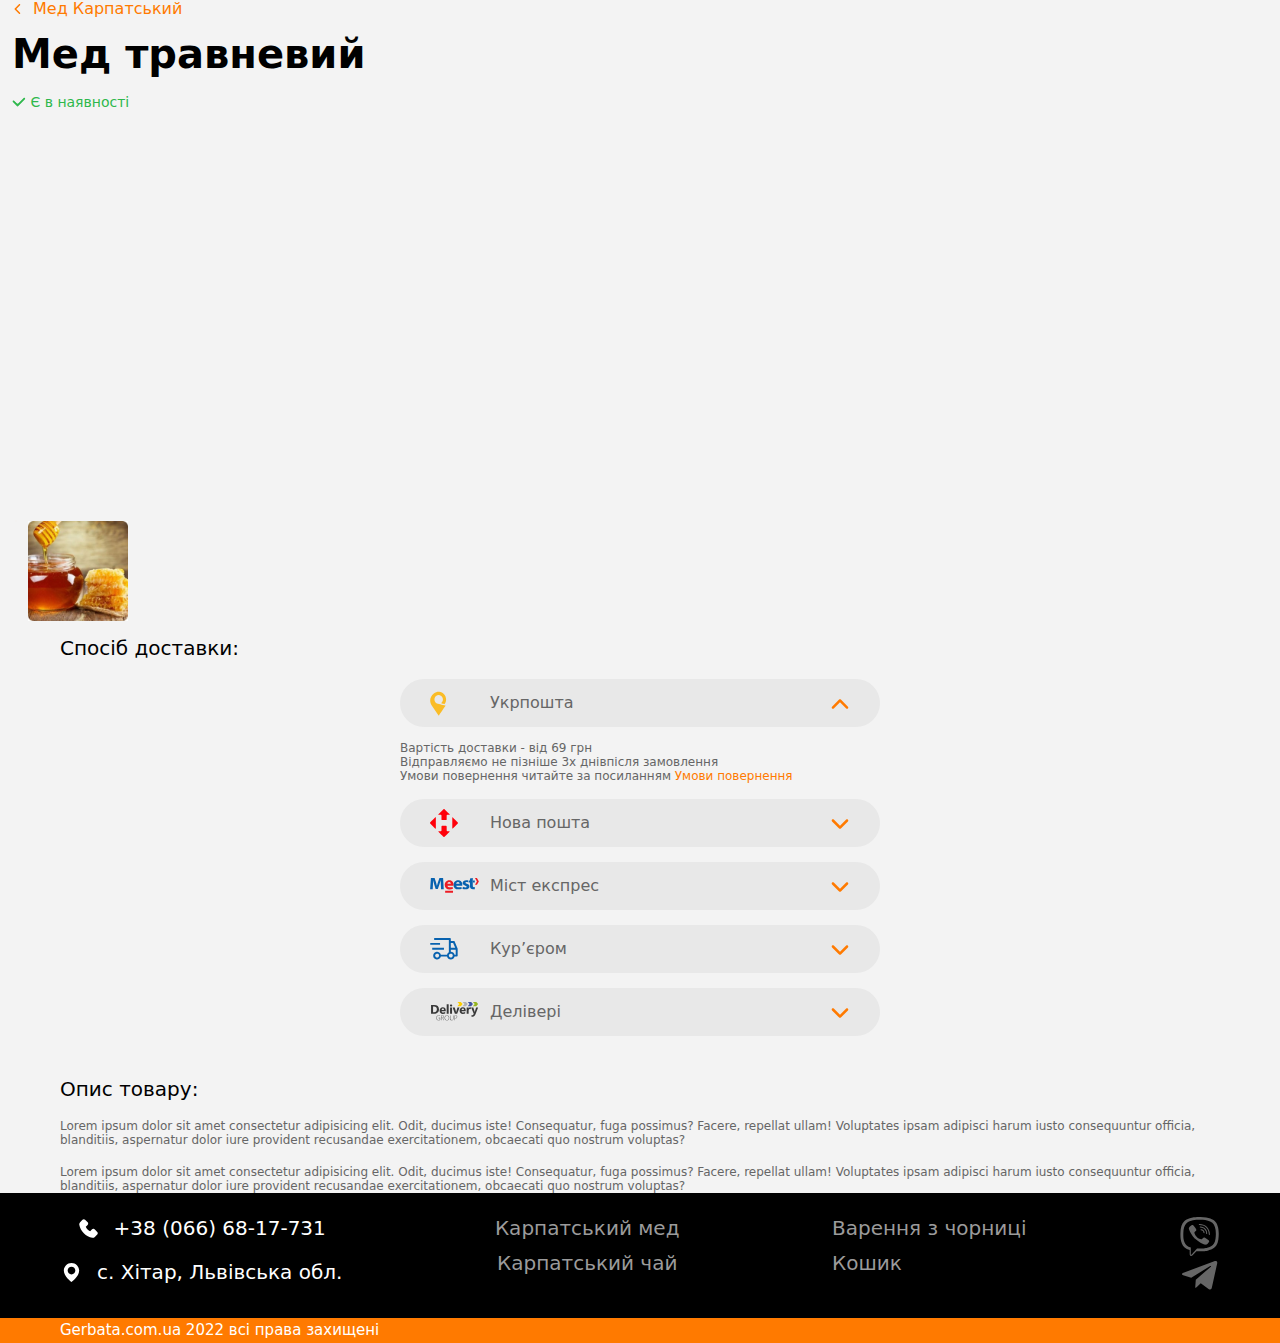
==== commit a8bf3ee9: "." ====
--- a/product-gallery.html
+++ b/product-gallery.html
@@ -1,57 +1,288 @@
 <!DOCTYPE html>
 <html lang="en">
-
-<head>
+  <head>
     <meta charset="UTF-8" />
     <meta http-equiv="X-UA-Compatible" content="IE=edge" />
     <meta name="viewport" content="width=device-width, initial-scale=1.0" />
     <title>Document</title>
 
-    <link rel="stylesheet"
-        href="https://cdnjs.cloudflare.com/ajax/libs/modern-normalize/1.1.0/modern-normalize.min.css" />
+    <link
+      rel="stylesheet"
+      href="https://cdnjs.cloudflare.com/ajax/libs/modern-normalize/1.1.0/modern-normalize.min.css"
+    />
     <link rel="stylesheet" href="./css/main.min.css" />
-</head>
-</head>
-
-<body>
-  <main>
-
-
-
-
- 
-    <ul>
-      <li><a href="01-gallery.html">Image gallery</a></li>
-      <li><a href="02-lightbox.html">SimpleLightbox library</a></li>
-    </ul>
-
-
-    <!-- .................... gallery .................... -->
-<!-- <section class="gallery">
-  <div class="gallery__item">
-    <input type="radio" id="img-1" checked name="gallery" class="gallery__selector"/>
-    <img class="gallery__img" src="https://picsum.photos/id/1015/600/400.jpg" alt=""/>
-    <label for="img-1" class="gallery__thumb"><img src="https://picsum.photos/id/1015/150/100.jpg" alt=""/></label>
-  </div>
-  <div class="gallery__item">
-    <input type="radio" id="img-2" name="gallery" class="gallery__selector"/>
-    <img class="gallery__img" src="./img/honey-min.jpg" alt="" width="370" height="555"/>
-    <label for="img-2" class="gallery__thumb"><img src="./img/honey-min.jpg" alt="" width="100" height="100"/></label>
-  </div>
-  <div class="gallery__item">
-    <input type="radio" id="img-3" name="gallery" class="gallery__selector"/>
-    <img class="gallery__img" src="https://picsum.photos/id/1057/600/400.jpg" alt=""/>
-    <label for="img-3" class="gallery__thumb"><img src="https://picsum.photos/id/1057/150/100.jpg" alt=""/></label>
-  </div>
-  <div class="gallery__item">
-    <input type="radio" id="img-4" name="gallery" class="gallery__selector"/>
-    <img class="gallery__img" src="https://picsum.photos/id/106/600/400.jpg" alt=""/>
-    <label for="img-4" class="gallery__thumb"><img src="https://picsum.photos/id/106/150/100.jpg" alt=""/></label>
-  </div>
-</section>
-  </main> -->
-
-    <!-- <script src="./js/gallery.js"></script> -->
-</body>
-
-</html>+  </head>
+  <body>
+    <!-- .................... main .................... -->
+    <main>
+      <a class="gallery__nav__link" href="">
+        <svg class="gallery__icon-halochka-left">
+          <use href="./img/icons.svg#icon-halochka-left"></use>
+        </svg>
+        Мед Карпатський</a
+      >
+      <h1 class="gallery__nav__title">Мед травневий</h1>
+      <p class="gallery__nav__text">
+        <svg class="gallery__icon-halochka">
+          <use href="./img/icons.svg#icon-halochka"></use>
+        </svg>
+        Є в наявності
+      </p>
+
+      <!-- .................... gallery .................... -->
+      <section class="gallery">
+        <h2 class="visually-hidden">Галерея-слайд</h2>
+
+        <div class="gallery__item">
+          <input
+            type="radio"
+            id="img-1"
+            checked
+            name="gallery"
+            class="gallery__selector"
+          />
+          <img
+            class="gallery__img"
+            src="https://picsum.photos/id/1015/600/400.jpg"
+            alt=""
+          />
+          <label for="img-1" class="gallery__thumb"
+            ><img src="https://picsum.photos/id/1015/150/100.jpg" alt=""
+          /></label>
+        </div>
+        <div class="gallery__item">
+          <input
+            type="radio"
+            id="img-2"
+            name="gallery"
+            class="gallery__selector"
+          />
+          <img
+            class="gallery__img"
+            src="./img/honey-min.jpg"
+            alt=""
+            width="370"
+            height="555"
+          />
+          <label for="img-2" class="gallery__thumb"
+            ><img src="./img/honey-min.jpg" alt="" width="100" height="100"
+          /></label>
+        </div>
+        <div class="gallery__item">
+          <input
+            type="radio"
+            id="img-3"
+            name="gallery"
+            class="gallery__selector"
+          />
+          <img
+            class="gallery__img"
+            src="https://picsum.photos/id/1057/600/400.jpg"
+            alt=""
+          />
+          <label for="img-3" class="gallery__thumb"
+            ><img src="https://picsum.photos/id/1057/150/100.jpg" alt=""
+          /></label>
+        </div>
+        <div class="gallery__item">
+          <input
+            type="radio"
+            id="img-4"
+            name="gallery"
+            class="gallery__selector"
+          />
+          <img
+            class="gallery__img"
+            src="https://picsum.photos/id/106/600/400.jpg"
+            alt=""
+          />
+          <label for="img-4" class="gallery__thumb"
+            ><img src="https://picsum.photos/id/106/150/100.jpg" alt=""
+          /></label>
+        </div>
+      </section>
+
+      <!-- .................... gallery__delivery .................... -->
+      <section class="gallery__delivery">
+        <div class="container">
+          <h2 class="gallery__title-h2">Спосіб доставки:</h2>
+
+          <ul class="delivery__list list">
+            <li class="delivery__item">
+              <svg class="gallery__nav__icon-link">
+                <use href="./img/icons.svg#icon-form-map"></use>
+              </svg>
+              Укрпошта
+              <svg class="delivery__icon-halochka">
+                <use href="./img/icons.svg#icon-halochke-top"></use>
+              </svg>
+            </li>
+
+            <li class="delivery__item delivery__item__text">
+              <p class="delivery__text">
+                Вартість доставки - від 69 грн <br />
+                Відправляємо не пізніше 3х днівпісля замовлення <br />
+                Умови повернення читайте за посиланням
+                <a class="delivery__text__span-link" href=""
+                  >Умови повернення</a
+                >
+              </p>
+            </li>
+
+            <li class="delivery__item">
+              <svg class="delivery__icon-nova-poshta">
+                <use href="./img/icons.svg#icon-nova-poshta"></use>
+              </svg>
+              Нова пошта
+              <svg class="delivery__icon-halochka">
+                <use href="./img/icons.svg#icon-halochka-bottom"></use>
+              </svg>
+            </li>
+
+            <li class="delivery__item">
+              <svg class="delivery__icon-meest">
+                <use href="./img/icons.svg#icon-meest"></use>
+              </svg>
+              Міст експрес
+              <svg class="delivery__icon-halochka">
+                <use href="./img/icons.svg#icon-halochka-bottom"></use>
+              </svg>
+            </li>
+
+            <li class="delivery__item">
+              <svg class="delivery__icon-mashina">
+                <use href="./img/icons.svg#icon-mashina"></use>
+              </svg>
+              Кур’єром
+              <svg class="delivery__icon-halochka">
+                <use href="./img/icons.svg#icon-halochka-bottom"></use>
+              </svg>
+            </li>
+
+            <li class="delivery__item">
+              <svg class="delivery__icon-delivery">
+                <use href="./img/icons.svg#icon-delivery"></use>
+              </svg>
+              Делівері
+              <svg class="delivery__icon-halochka">
+                <use href="./img/icons.svg#icon-halochka-bottom"></use>
+              </svg>
+            </li>
+          </ul>
+        </div>
+      </section>
+
+      <!-- .................... description .................... -->
+      <section class="description">
+        <div class="container">
+          <h2 class="gallery__title-h2">Опис товару:</h2>
+          <p class="description__text">
+            Lorem ipsum dolor sit amet consectetur adipisicing elit. Odit,
+            ducimus iste! Consequatur, fuga possimus? Facere, repellat ullam!
+            Voluptates ipsam adipisci harum iusto consequuntur officia,
+            blanditiis, aspernatur dolor iure provident recusandae
+            exercitationem, obcaecati quo nostrum voluptas?
+          </p>
+          <br />
+          <p class="description__text">
+            Lorem ipsum dolor sit amet consectetur adipisicing elit. Odit,
+            ducimus iste! Consequatur, fuga possimus? Facere, repellat ullam!
+            Voluptates ipsam adipisci harum iusto consequuntur officia,
+            blanditiis, aspernatur dolor iure provident recusandae
+            exercitationem, obcaecati quo nostrum voluptas?
+          </p>
+        </div>
+      </section>
+    </main>
+
+    <!-- ..................................... footer ..................................... -->
+    <footer class="footer">
+      <div class="container footer__container">
+        <!-- .................................. address .................................. -->
+        <address class="address">
+          <ul class="address__list list">
+            <li class="address__item">
+              <a
+                href="tel:+380666817731"
+                target="_blank"
+                rel="noopener noindex nofollow"
+                class="address__link"
+                text-align="center"
+              >
+                <svg class="address__phone-icon">
+                  <use href="./img/icons.svg#icon-phone"></use>
+                </svg>
+                +38 (066) 68-17-731</a
+              >
+            </li>
+            <li class="address__item">
+              <a
+                href="https://goo.gl/maps/R2SxpzTBWNpm6xfB9"
+                class="address__link"
+                target="_blank"
+              >
+                <svg class="address__map-icon">
+                  <use href="./img/icons.svg#icon-map"></use>
+                </svg>
+                с. Хітар, Львівська обл.</a
+              >
+            </li>
+          </ul>
+        </address>
+
+        <!-- .................................. footer__second .................................. -->
+        <div class="footer__second">
+          <ul class="second__list list">
+            <li class="second__item">
+              <a class="second__link" href="">Карпатський мед</a>
+            </li>
+            <li class="second__item">
+              <a class="second__link" href="">Карпатський чай</a>
+            </li>
+          </ul>
+        </div>
+
+        <!-- .................................. footer__third .................................. -->
+        <div class="footer__third">
+          <ul class="third__list list">
+            <li class="third__item">
+              <a class="third__link" href="">Варення з чорниці</a>
+            </li>
+            <li class="third__item">
+              <a class="third__link" href="">Кошик</a>
+            </li>
+          </ul>
+        </div>
+
+        <!-- .................................. footer__fourth .................................. -->
+        <div class="footer__fourth">
+          <ul class="fourth__list list">
+            <li class="fourth__item">
+              <a
+                class="fourth__link"
+                href="https://play.google.com/store/apps/details?id=com.viber.voip&hl=uk&gl=US"
+              >
+                <svg class="fourth__social-icon">
+                  <use href="./img/icons.svg#icon-viber"></use>
+                </svg>
+              </a>
+            </li>
+            <li class="fourth__item">
+              <a class="fourth__link" href="https://desktop.telegram.org/">
+                <svg class="fourth__social-icon">
+                  <use href="./img/icons.svg#icon-telegram"></use>
+                </svg>
+              </a>
+            </li>
+          </ul>
+        </div>
+      </div>
+      <!-- .................................. Сесція під футером .................................. -->
+      <section class="section footer__and">
+        <div class="and_container container">
+          <p class="and__text">Gerbata.com.ua 2022 всі права захищені</p>
+        </div>
+      </section>
+    </footer>
+  </body>
+</html>
--- a/css/main.min.css
+++ b/css/main.min.css
@@ -1 +1 @@
-body{box-sizing:border-box;color:#000;background-color:#f3f3f3}.list{padding:0;margin:0;list-style:none}a{text-decoration:none;margin:0;padding:0}img{display:block;max-width:100%;height:auto;margin:0}h1,h2,h3,h4,p{margin:0}.visually-hidden{position:absolute;width:1px;height:1px;margin:-1px;border:0;padding:0;white-space:nowrap;clip-path:inset(100%);clip:rect(0 0 0 0);overflow:hidden}.container{margin-left:auto;margin-right:auto;padding-left:20px;padding-right:20px}@media screen and (min-width: 480px){.container{width:480px}}@media screen and (min-width: 768px){.container{width:768px}}@media screen and (min-width: 1200px){.container{width:1200px}}.button{display:flex;align-items:center;justify-content:center;margin:0 auto;width:100%;height:33px;border:none;background:linear-gradient(180deg, #ff993c 0%, #ff7a00 100%);border-radius:16px;font-size:16px;line-height:.66;color:#fff;cursor:pointer}.button:hover,.button:focus{background:linear-gradient(180deg, #c45f02 0%, #ff7a00 100%)}@media screen and (min-width: 768px){.button{width:125px;height:38px;border-radius:19px;margin:0;margin-left:auto}}@media screen and (min-width: 1200px){.button{width:153px;height:50px;border-radius:25px}}.plus__icon-svg{width:18px;height:18px;margin-right:8px}.curent__btn{display:flex;align-items:center;justify-content:center;margin:0 auto;width:100%;height:33px;border:1px solid #ff891c;background-color:rgba(0,0,0,0);border-radius:16px;font-size:16px;line-height:.66;color:#ff891c;cursor:pointer}@media screen and (min-width: 768px){.curent__btn{width:125px;height:38px;border-radius:19px;margin:0;margin-left:auto}}@media screen and (min-width: 1200px){.curent__btn{width:153px;height:50px;border-radius:25px}}.curent__btn:hover,.curent__btn:focus{border:linear-gradient(180deg, #c45f02 0%, #ff7a00 100%)}.curent__icon-svg{width:18px;height:18px;margin-right:8px;fill:#ff891c}.ct-border{margin-bottom:16px;border-top:1px solid #dadada}.thank-you__border{margin:0;margin-bottom:55px}.section__title{margin-bottom:16px;font-weight:400;font-size:24px}@media screen and (min-width: 768px){.section__title{font-size:34px}}@media screen and (min-width: 1200px){.section__title{font-size:48px}}.ct-linc__adn{display:flex;align-items:center;margin-top:20px;margin-bottom:30px}@media screen and (min-width: 1200px){.ct-linc__adn{margin-top:57px}}.container__link{margin-left:10px;color:#666;font-size:16px;line-height:1}@media screen and (min-width: 1200px){.container__link{margin:0;margin-left:auto}}.container__svg{width:26px;height:10px}.section__title-h3{margin-bottom:16px;font-weight:400;font-size:16px;color:#666}@media screen and (min-width: 768px){.section__title-h3{font-size:18px;margin-bottom:22px}}@media screen and (min-width: 1200px){.section__title-h3{font-size:20px;line-height:.83;margin-bottom:30px}}.page-header{position:sticky;top:0}.container__page-header{display:flex}@media screen and (max-width: 767px){.container__page-header{display:none}}.header-logo{width:35%;padding-right:22px;background-color:#ff7a00}.header-logo__link{display:block;height:87px}.logo__text{text-align:right;display:block;font-weight:700;font-size:22px;line-height:1.5;text-transform:uppercase;color:#fff}@media screen and (max-width: 1199px){.logo__text{padding-top:14px}}@media screen and (min-width: 1200px){.logo__text{font-size:36px}}.logo__span{text-align:right;display:block;font-size:11px;color:#fff}@media screen and (min-width: 1200px){.logo__span{font-size:18px}}.nav{display:flex;align-items:center;width:65%;height:87px;padding:15px 26px 10px 26px;background-color:#fff}.nav__item{margin-bottom:8px}.nav__item:last-child{margin-bottom:0}.nav__link{color:#000;display:flex;align-items:center}@media screen and (min-width: 768px){.nav__link{font-size:15px}}@media screen and (min-width: 1200px){.nav__link{font-size:20px}}.nav__social-icon{width:23px;height:23px;fill:#000}.second-nav__list{display:flex;align-items:center;margin-left:40px}@media screen and (min-width: 1200px){.second-nav__list{margin-left:230px}}.second-nav__item{margin-right:26px}.second-nav__item:last-child{margin-right:0}.second-nav__link{fill:#666}.second-nav__social-icon{width:29px;height:28px}.header__button{display:flex;align-items:center;justify-content:center;margin:0 auto;width:100%;height:33px;border:none;background:linear-gradient(180deg, #ff993c 0%, #ff7a00 100%);border-radius:16px;font-size:16px;line-height:.66;color:#fff}.header__button:hover,.header__button:focus{background:linear-gradient(180deg, #c45f02 0%, #ff7a00 100%)}@media screen and (min-width: 768px){.header__button{width:125px;height:38px;border-radius:19px;margin:0;margin-left:auto}}@media screen and (min-width: 1200px){.header__button{width:153px;height:50px;border-radius:25px}}.header__button__icon-svg{width:28px;height:28px;margin-right:11px}.menu-hed{background-color:#e9e9e9}@media screen and (max-width: 767px){.menu-hed{display:none}}.menu-hed__list{display:flex;align-items:center;justify-content:space-around}.menu-hed__link{display:block;padding:10px 0;color:#000;font-size:20px}.hero__bg{margin-top:18px;margin-bottom:18px;width:300px;height:200px;background-image:url(../img/hero-bg-min.jpg);background-repeat:no-repeat;background-position:center;background-size:cover;border-radius:25px}@media screen and (min-width: 480px){.hero__bg{margin-top:24px;margin-bottom:24px;width:440px;height:250px}}@media screen and (min-width: 768px){.hero__bg{margin-top:40px;margin-bottom:40px;width:720px;height:340px}}@media screen and (min-width: 1200px){.hero__bg{margin-top:55px;margin-bottom:55px;width:1140px;height:440px}}.honey__list{display:flex;flex-wrap:wrap;align-items:center;justify-content:center}@media screen and (min-width: 480px){.honey__list{align-items:start;justify-content:start;margin:-15px}}@media screen and (max-width: 479px){.honey__item{margin-bottom:30px}.honey__item:last-child{margin-bottom:0}}@media screen and (min-width: 480px){.honey__item{width:calc(100% - 60px)/2;margin:15px}}@media screen and (min-width: 768px){.honey__item{width:calc((100% - 90px)/3)}}@media screen and (min-width: 1200px){.honey__item{width:calc((100% - 120px)/4)}}.honey__img{width:100%;margin-bottom:8px}@media screen and (min-width: 480px){.honey__img{width:205px;height:205px}}@media screen and (min-width: 768px){.honey__img{width:100%;height:100%}}.honey__title{margin-bottom:8px;font-size:16px}@media screen and (min-width: 768px){.honey__title{font-size:20px}}@media screen and (min-width: 1200px){.honey__title{font-size:24px}}.honey__text{display:flex;align-items:center;margin-bottom:8px;color:#2eb84c;font-size:8px}@media screen and (min-width: 768px){.honey__text{font-size:10px}}@media screen and (min-width: 1200px){.honey__text{font-size:14px}}.honey__text::before{content:"";width:6px;height:4px;margin-right:10px;background-image:url(../img/halochka.svg);background-size:contain;background-repeat:no-repeat}@media screen and (min-width: 768px){.honey__text::before{width:10px;height:8px}}@media screen and (min-width: 1200px){.honey__text::before{width:14px;height:10px}}@media screen and (min-width: 768px){.honey__tablet-ct{display:flex;align-items:center}}.honey__text-sum{font-size:24px;line-height:1;text-transform:uppercase}@media screen and (max-width: 767px){.honey__text-sum{margin-bottom:15px}}@media screen and (min-width: 768px){.honey__text-sum{font-size:28px}}@media screen and (min-width: 1200px){.honey__text-sum{font-size:30px}}.tea__list{display:flex;flex-wrap:wrap;align-items:center;justify-content:center}@media screen and (min-width: 480px){.tea__list{align-items:start;justify-content:start;margin:-15px}}@media screen and (max-width: 479px){.tea__item{margin-bottom:30px}.tea__item:last-child{margin-bottom:0}}@media screen and (min-width: 480px){.tea__item{width:calc(100% - 60px)/2;margin:15px}}@media screen and (min-width: 768px){.tea__item{width:calc((100% - 90px)/3)}}@media screen and (min-width: 1200px){.tea__item{width:calc((100% - 120px)/4)}}.tea__img{width:100%;margin-bottom:8px}@media screen and (min-width: 480px){.tea__img{width:205px;height:205px}}@media screen and (min-width: 768px){.tea__img{width:100%;height:100%}}.tea__title{margin-bottom:8px;font-size:16px}@media screen and (min-width: 768px){.tea__title{font-size:20px}}@media screen and (min-width: 1200px){.tea__title{font-size:24px}}.tea__text{display:flex;align-items:center;margin-bottom:8px;color:#2eb84c;font-size:8px}@media screen and (min-width: 768px){.tea__text{font-size:10px}}@media screen and (min-width: 1200px){.tea__text{font-size:14px}}.tea__text::before{content:"";width:6px;height:4px;margin-right:10px;background-image:url(../img/halochka.svg);background-size:contain;background-repeat:no-repeat}@media screen and (min-width: 768px){.tea__text::before{width:10px;height:8px}}@media screen and (min-width: 1200px){.tea__text::before{width:14px;height:10px}}@media screen and (min-width: 768px){.tea__tablet-ct{display:flex;align-items:center}}.tea__text-sum{font-size:24px;line-height:1;text-transform:uppercase}@media screen and (max-width: 767px){.tea__text-sum{margin-bottom:15px}}@media screen and (min-width: 768px){.tea__text-sum{font-size:28px}}@media screen and (min-width: 1200px){.tea__text-sum{font-size:30px}}.section__bilberry{padding-bottom:39px}.bilberry__list{display:flex;flex-wrap:wrap;align-items:center;justify-content:center}@media screen and (min-width: 480px){.bilberry__list{align-items:start;justify-content:start;margin:-15px}}@media screen and (max-width: 479px){.bilberry__item{margin-bottom:30px}.bilberry__item:last-child{margin-bottom:0}}@media screen and (min-width: 480px){.bilberry__item{width:calc(100% - 60px)/2;margin:15px}}@media screen and (min-width: 768px){.bilberry__item{width:calc((100% - 90px)/3)}}@media screen and (min-width: 1200px){.bilberry__item{width:calc((100% - 120px)/4)}}.bilberry__img{width:100%;margin-bottom:8px}@media screen and (min-width: 480px){.bilberry__img{width:205px;height:205px}}@media screen and (min-width: 768px){.bilberry__img{width:100%;height:100%}}.bilberry__title{margin-bottom:8px;font-size:16px}@media screen and (min-width: 768px){.bilberry__title{font-size:20px}}@media screen and (min-width: 1200px){.bilberry__title{font-size:24px}}.bilberry__text{display:flex;align-items:center;margin-bottom:8px;color:#2eb84c;font-size:8px}@media screen and (min-width: 768px){.bilberry__text{font-size:10px}}@media screen and (min-width: 1200px){.bilberry__text{font-size:14px}}.bilberry__text::before{content:"";width:6px;height:4px;margin-right:10px;background-image:url(../img/halochka.svg);background-size:contain;background-repeat:no-repeat}@media screen and (min-width: 768px){.bilberry__text::before{width:10px;height:8px}}@media screen and (min-width: 1200px){.bilberry__text::before{width:14px;height:10px}}@media screen and (min-width: 768px){.bilberry__tablet-ct{display:flex;align-items:center}}.bilberry__text-sum{font-size:24px;line-height:1;text-transform:uppercase}@media screen and (max-width: 767px){.bilberry__text-sum{margin-bottom:15px}}@media screen and (min-width: 768px){.bilberry__text-sum{font-size:28px}}@media screen and (min-width: 1200px){.bilberry__text-sum{font-size:30px}}.thanks__hero-fon{background-image:url(../../img/photo_2022-min.jpg);background-repeat:no-repeat;background-position:center;background-size:cover}.thanks__hero{text-align:center}.thanks-cnt__img{padding:38px 0}.thanks__icon-img{margin:0 auto;width:102px;height:105px}@media screen and (min-width: 768px){.thanks__icon-img{width:138px;height:141px}}.thanks__hero__h1{margin-bottom:20px;font-size:30px}@media screen and (min-width: 768px){.thanks__hero__h1{font-size:48px}}.thanks__hero__text{margin-bottom:40px;font-size:16px}@media screen and (min-width: 768px){.thanks__hero__text{font-size:20px}}.thanks__hero__link{color:#ff7a00;font-size:20px}.thanks__hero__icon-svg{width:26px;height:10px;margin-right:10px}.thank-you__section{padding:34px 0 67px 0}.selected__section{padding:74px 0;background-color:#f3f3f3}.selected__title-h2{margin-bottom:38px;font-size:20px}.selected__item{display:flex;margin-bottom:19px}.selected__item:last-child{margin-bottom:0}.selected__border-li{border-top:1px solid #e9e9e9;transform:rotate(180deg);margin-bottom:19px}.selected__border-li:last-child{margin-bottom:0}.selected__link{margin-right:12px}@media screen and (min-width: 480px){.selected__link{margin-right:24px}}.selected__img{width:98px;height:98px}.selected__title{margin-bottom:8px;font-size:24px}.selected__text{margin-bottom:14px;font-size:14px}.selected__text-sum{font-size:30px;line-height:24px;text-transform:uppercase}.selected__span{margin-left:8px;font-size:14px}.modal{position:fixed;top:0;left:0;width:100%;height:100%;background:rgba(0,0,0,.5);overflow:scroll}.modal.is-hidden{opacity:0;pointer-events:none}.modal-window{position:absolute;top:5%;left:50%;transform:translate(-50%);background:#fff;border-radius:15px}@media screen and (min-width: 320px){.modal-window{width:320px}}@media screen and (min-width: 450px){.modal-window{width:440px}}@media screen and (min-width: 768px){.modal-window{width:728px}}@media screen and (min-width: 1200px){.modal-window{width:857px}}.m-f{padding:10px;background-color:#f3f3f3;border-radius:15px 15px 0 0}@media screen and (min-width: 450px){.m-f{padding:20px}}@media screen and (min-width: 768px){.m-f{padding:30px 30px 22px 30px}}.modal-title{margin-bottom:31px;font-size:20px}.modal-button{display:flex;position:absolute;top:10px;right:10px;align-items:center;justify-content:center;border:none;width:30px;height:30px;cursor:pointer;background:rgba(0,0,0,0)}.modal-svg{top:8px;right:8px;border:none;width:18px;height:18px;fill:#ff7a00}@media screen and (min-width: 768px){.modal__item{display:flex;align-items:center;justify-content:space-between}}.modal__wrap{display:flex;align-items:center;margin-bottom:17px}@media screen and (min-width: 768px){.modal__wrap{margin:0}}.modal__img{width:89px;height:89px;margin-right:14px}@media screen and (min-width: 768px){.modal__img{margin-right:17px}}.modal__title{font-size:22px}@media screen and (min-width: 768px){.modal__title{font-size:24px}}.modal__container{display:flex}.modal__span{display:flex;align-items:center;font-size:24px}@media screen and (min-width: 768px){.modal__span{margin-right:80px}}@media screen and (min-width: 1200px){.modal__span{margin-right:140px}}.modal__svg{width:30px;height:30px;cursor:pointer}.modal__icon-minus{margin-right:23px}.modal__icon-plys{margin-left:23px}.modal__text{margin-left:auto;font-size:30px}.modal__icon-koshik{width:22px;height:22px;margin-left:9px;cursor:pointer}@media screen and (min-width: 768px){.modal__icon-koshik{margin-left:16px}}@media screen and (min-width: 768px){.modal__icon-koshik{margin-left:30px}}.modal__border-li{margin:19px 0 26px 0;border-top:1px solid #dadada}.modal-sum__li{display:flex;align-items:center;justify-content:flex-end;color:#666;font-size:20px}.modal-sum__span{margin-left:12px;color:#ff7a00;font-size:30px}.modal-form__title{margin-bottom:30px;font-weight:400;font-size:32px}.modal-form{background-color:#fff;border-radius:0 0 15px 15px;padding:10px}@media screen and (min-width: 450px){.modal-form{padding:20px}}@media screen and (min-width: 1200px){.modal-form{padding:30px}}@media screen and (min-width: 768px){.form-containrt__label{display:flex;justify-content:space-between;margin-bottom:20px}}.modal-form__label{margin-bottom:15px}.modal-form__label:last-child{margin:0}@media screen and (min-width: 768px){.modal-form__label{margin:0}}.modai-form__input{width:100%;height:45px;margin-bottom:15px;padding-left:11px;background-color:#f3f3f3;border:none}@media screen and (min-width: 768px){.modai-form__input{width:330px;margin:0}}@media screen and (min-width: 1200px){.modai-form__input{width:390px;margin:0}}.modal-form__textarea{resize:none;width:100%;height:255px;padding:11px;margin-bottom:15px;background-color:#f3f3f3;border:none}@media screen and (min-width: 768px){.modal-form__textarea{margin-bottom:30px;height:114px}}.form-button__submit{display:flex;align-items:center;justify-content:center;width:100%;margin:0 auto}@media screen and (min-width: 480px){.form-button__submit{width:257px}}*{box-sizing:border-box}body{margin:16px;font-family:-apple-system,BlinkMacSystemFont,"Segoe UI",Roboto,Oxygen,Ubuntu,Cantarell,"Open Sans","Helvetica Neue",sans-serif;-webkit-font-smoothing:antialiased;-moz-osx-font-smoothing:grayscale;background-color:#fafafa;color:#212121;line-height:1.5}input{padding:8px;font:inherit}button{padding:8px 12px;cursor:pointer}:root{--timing-function: cubic-bezier(0.4, 0, 0.2, 1);--animation-duration: 250ms}.gallery{display:grid;max-width:1140px;grid-template-columns:repeat(auto-fit, minmax(320px, 1fr));grid-auto-rows:240px;grid-gap:12px;justify-content:center;padding:0;list-style:none;margin-left:auto;margin-right:auto}.gallery__item{position:relative;box-shadow:0px 1px 3px 0px rgba(0,0,0,.2),0px 1px 1px 0px rgba(0,0,0,.14),0px 2px 1px -1px rgba(0,0,0,.12)}.gallery__image:hover{transform:scale(1.03)}.gallery__image{height:100%;width:100%;object-fit:cover;transition:transform var(--animation-duration) var(--timing-function)}.gallery__link{display:block;text-decoration:none;height:100%}.gallery__link:hover{cursor:zoom-in}.scroll-up{position:fixed;left:40px;bottom:40px;z-index:1000;display:flex;align-items:center;justify-content:center;width:40px;height:40px;color:#fff;fill:#ff7a00;cursor:pointer;visibility:hidden;border-radius:50%;box-shadow:inset 0 0 0 3px;opacity:0;transform:translateY(20px);transition-property:fill,opacity,transform;transition-duration:250ms;transition-timing-function:cubic-bezier(0.4, 0, 0.2, 1)}.scroll-up:hover,.scroll-up:focus{fill:#ff7a00}.scroll-up__icon{position:absolute;top:50%;left:50%;transform:translate(-50%, -60%);width:20px;height:20px}@media screen and (min-width: 1200px){.scroll-up__icon{width:25px;height:25px}}.scroll-up--active{visibility:visible;opacity:1;transform:translateY(0)}.scroll-up__sircle-path{fill:none;stroke:#ff7a00;stroke-width:4px}.mobile__container__tel{display:flex;align-items:center;position:sticky;margin-bottom:24px}.menu-toggle{min-height:68px;min-width:68px;display:flex;align-items:center;justify-content:center;margin:0;padding:0;background-color:#ff7a00;cursor:pointer;border:none;outline:none}@media(min-width: 768px){.menu-toggle{display:none}}.menu-toggle__icon-menu{width:18px;height:18px;fill:#fff}.menu-container{position:fixed;top:0;left:0;width:100vw;height:100vh;background-color:#ff7a00;z-index:999;transform:translateX(100%);transition:transform 250ms ease-in-out}.menu-container.is-open{transform:translateX(0)}.menu-container .menu-toggle{background-color:#854102}.menu-container{overflow:scroll}.secondery__menu__basket{min-height:68px;min-width:68px;padding:0;margin:0;margin-left:auto;background-color:#ff7a00;cursor:pointer;border:none;outline:none}@media(min-width: 768px){.secondery__menu__basket{display:none}}.secondery__menu__basket__icon{width:26px;height:25px}.mobile__container__logo{width:100%;height:68px;text-align:center;margin:0;padding-top:9px;background-color:#fff}@media screen and (min-width: 480px){.mobile__container__logo{padding-top:3px}}@media(min-width: 768px){.mobile__container__logo{display:none}}.mobile__header-logo__link{color:#000}.mobile__logo__text{font-size:25px}@media screen and (min-width: 480px){.mobile__logo__text{font-size:32px}}.mobile__logo__span{font-size:10px}@media screen and (min-width: 480px){.mobile__logo__span{font-size:12px}}.mobile-menu__item{margin-bottom:9px}.mobile-menu__item:last-child{margin:0}.mobile-menu__link{display:flex;align-items:center;height:46px;padding-left:10px;font-size:24px;color:#fff;background-color:#ee7200}@media screen and (min-width: 480px){.mobile-menu__link{padding-left:20px}}.mobile__footer{margin-top:100%}.footer{background-color:#000;padding-top:24px}.footer__container{display:block;text-align:center;padding-bottom:23px}@media screen and (min-width: 768px){.footer__container{display:flex;justify-content:space-between}}.address{font-style:normal;text-align:center;margin:0 auto;margin-bottom:45px}@media screen and (min-width: 768px){.address{margin:0}}.address__item{display:flex;align-items:center;justify-content:center;margin-bottom:10px}.address__item:last-child{margin-bottom:0}@media screen and (min-width: 768px){.address__item{margin-bottom:21px}}.address__link{color:#fff;font-size:20px;display:flex;align-items:center}@media screen and (min-width: 768px){.address__link{font-size:16px}}@media screen and (min-width: 1200px){.address__link{font-size:20px}}.address__link:hover,.address__link:focus{color:#fff}.address__map-icon,.address__phone-icon{width:23px;height:23px;margin-right:14px;fill:#fff}.footer__second{margin-bottom:30px}@media screen and (min-width: 768px){.footer__second{margin:0}}@media screen and (max-width: 768px){.second__item{margin-bottom:30px}.second__item:last-child{margin:0}}@media screen and (min-width: 768px){.second__item{margin-bottom:12px}.second__item:last-child{margin-bottom:0}}.second__link{color:#9b9b9b;font-size:20px}@media screen and (min-width: 768px){.second__link{font-size:16px}}@media screen and (min-width: 1200px){.second__link{font-size:20px}}.second__link:hover,.second__link:focus{color:#fff}.footer__third{margin-bottom:30px}@media screen and (min-width: 768px){.footer__third{margin:0}}@media screen and (max-width: 767px){.third__item{margin-bottom:30px}.third__item:last-child{margin-bottom:0}}@media screen and (min-width: 768px){.third__item{text-align:left;margin-bottom:12px}.third__item:last-child{margin-bottom:0}}.third__link{color:#9b9b9b;font-size:20px}@media screen and (min-width: 768px){.third__link{font-size:16px}}@media screen and (min-width: 1200px){.third__link{font-size:20px}}.third__link:hover,.third__link:focus{color:#fff}.fourth__list{display:flex;align-items:center;justify-content:center}@media screen and (min-width: 768px){.fourth__list{display:block}}.fourth__item{margin-right:40px}.fourth__item:last-child{margin-right:0}@media screen and (min-width: 768px){.fourth__item{margin:0}}.fourth__link{fill:#666;display:block;width:41px;height:39px}.fourth__link:hover,.fourth__link:focus{fill:#fff}.fourth__social-icon{width:41px;height:39px}.footer__and{background-color:#ff7a00;color:#fff}.and__text{font-size:16px}@media screen and (max-width: 767px){.and__text{text-align:center}}/*# sourceMappingURL=main.min.css.map */+body{box-sizing:border-box;color:#000;background-color:#f3f3f3}.list{padding:0;margin:0;list-style:none}a{text-decoration:none;margin:0;padding:0}img{display:block;max-width:100%;height:auto;margin:0}h1,h2,h3,h4,p{margin:0}.visually-hidden{position:absolute;width:1px;height:1px;margin:-1px;border:0;padding:0;white-space:nowrap;clip-path:inset(100%);clip:rect(0 0 0 0);overflow:hidden}.container{margin-left:auto;margin-right:auto;padding-left:20px;padding-right:20px}@media screen and (min-width: 480px){.container{width:480px}}@media screen and (min-width: 768px){.container{width:768px}}@media screen and (min-width: 1200px){.container{width:1200px}}.button{display:flex;align-items:center;justify-content:center;margin:0 auto;width:100%;height:33px;border:none;background:linear-gradient(180deg, #ff993c 0%, #ff7a00 100%);border-radius:16px;font-size:16px;line-height:.66;color:#fff;cursor:pointer}.button:hover,.button:focus{background:linear-gradient(180deg, #c45f02 0%, #ff7a00 100%)}@media screen and (min-width: 768px){.button{width:125px;height:38px;border-radius:19px;margin:0;margin-left:auto}}@media screen and (min-width: 1200px){.button{width:153px;height:50px;border-radius:25px}}.plus__icon-svg{width:18px;height:18px;margin-right:8px}.curent__btn{display:flex;align-items:center;justify-content:center;margin:0 auto;width:100%;height:33px;border:1px solid #ff891c;background-color:rgba(0,0,0,0);border-radius:16px;font-size:16px;line-height:.66;color:#ff891c;cursor:pointer}@media screen and (min-width: 768px){.curent__btn{width:125px;height:38px;border-radius:19px;margin:0;margin-left:auto}}@media screen and (min-width: 1200px){.curent__btn{width:153px;height:50px;border-radius:25px}}.curent__btn:hover,.curent__btn:focus{border:linear-gradient(180deg, #c45f02 0%, #ff7a00 100%)}.curent__icon-svg{width:18px;height:18px;margin-right:8px;fill:#ff891c}.ct-border{margin-bottom:16px;border-top:1px solid #dadada}.thank-you__border{margin:0;margin-bottom:55px}.section__title{margin-bottom:16px;font-weight:400;font-size:24px}@media screen and (min-width: 768px){.section__title{font-size:34px}}@media screen and (min-width: 1200px){.section__title{font-size:48px}}.ct-linc__adn{display:flex;align-items:center;margin-top:20px;margin-bottom:30px}@media screen and (min-width: 1200px){.ct-linc__adn{margin-top:57px}}.container__link{margin-left:10px;color:#666;font-size:16px;line-height:1}@media screen and (min-width: 1200px){.container__link{margin:0;margin-left:auto}}.container__svg{width:26px;height:10px}.section__title-h3{margin-bottom:16px;font-weight:400;font-size:16px;color:#666}@media screen and (min-width: 768px){.section__title-h3{font-size:18px;margin-bottom:22px}}@media screen and (min-width: 1200px){.section__title-h3{font-size:20px;line-height:.83;margin-bottom:30px}}.page-header{position:sticky;top:0}.container__page-header{display:flex}@media screen and (max-width: 767px){.container__page-header{display:none}}.header-logo{width:35%;padding-right:22px;background-color:#ff7a00}.header-logo__link{display:block;height:87px}.logo__text{text-align:right;display:block;font-weight:700;font-size:22px;line-height:1.5;text-transform:uppercase;color:#fff}@media screen and (max-width: 1199px){.logo__text{padding-top:14px}}@media screen and (min-width: 1200px){.logo__text{font-size:36px}}.logo__span{text-align:right;display:block;font-size:11px;color:#fff}@media screen and (min-width: 1200px){.logo__span{font-size:18px}}.nav{display:flex;align-items:center;width:65%;height:87px;padding:15px 26px 10px 26px;background-color:#fff}.nav__item{margin-bottom:8px}.nav__item:last-child{margin-bottom:0}.nav__link{color:#000;display:flex;align-items:center}@media screen and (min-width: 768px){.nav__link{font-size:15px}}@media screen and (min-width: 1200px){.nav__link{font-size:20px}}.nav__social-icon{width:23px;height:23px;fill:#000}.second-nav__list{display:flex;align-items:center;margin-left:40px}@media screen and (min-width: 1200px){.second-nav__list{margin-left:230px}}.second-nav__item{margin-right:26px}.second-nav__item:last-child{margin-right:0}.second-nav__link{fill:#666}.second-nav__social-icon{width:29px;height:28px}.header__button{display:flex;align-items:center;justify-content:center;margin:0 auto;width:100%;height:33px;border:none;background:linear-gradient(180deg, #ff993c 0%, #ff7a00 100%);border-radius:16px;font-size:16px;line-height:.66;color:#fff}.header__button:hover,.header__button:focus{background:linear-gradient(180deg, #c45f02 0%, #ff7a00 100%)}@media screen and (min-width: 768px){.header__button{width:125px;height:38px;border-radius:19px;margin:0;margin-left:auto}}@media screen and (min-width: 1200px){.header__button{width:153px;height:50px;border-radius:25px}}.header__button__icon-svg{width:28px;height:28px;margin-right:11px}.menu-hed{background-color:#e9e9e9}@media screen and (max-width: 767px){.menu-hed{display:none}}.menu-hed__list{display:flex;align-items:center;justify-content:space-around}.menu-hed__link{display:block;padding:10px 0;color:#000;font-size:20px}.hero__bg{margin-top:18px;margin-bottom:18px;width:300px;height:200px;background-image:url(../img/hero-bg-min.jpg);background-repeat:no-repeat;background-position:center;background-size:cover;border-radius:25px}@media screen and (min-width: 480px){.hero__bg{margin-top:24px;margin-bottom:24px;width:440px;height:250px}}@media screen and (min-width: 768px){.hero__bg{margin-top:40px;margin-bottom:40px;width:720px;height:340px}}@media screen and (min-width: 1200px){.hero__bg{margin-top:55px;margin-bottom:55px;width:1140px;height:440px}}.honey__list{display:flex;flex-wrap:wrap;align-items:center;justify-content:center}@media screen and (min-width: 480px){.honey__list{align-items:start;justify-content:start;margin:-15px}}@media screen and (max-width: 479px){.honey__item{margin-bottom:30px}.honey__item:last-child{margin-bottom:0}}@media screen and (min-width: 480px){.honey__item{width:calc(100% - 60px)/2;margin:15px}}@media screen and (min-width: 768px){.honey__item{width:calc((100% - 90px)/3)}}@media screen and (min-width: 1200px){.honey__item{width:calc((100% - 120px)/4)}}.honey__img{width:100%;margin-bottom:8px}@media screen and (min-width: 480px){.honey__img{width:205px;height:205px}}@media screen and (min-width: 768px){.honey__img{width:100%;height:100%}}.honey__title{margin-bottom:8px;font-size:16px}@media screen and (min-width: 768px){.honey__title{font-size:20px}}@media screen and (min-width: 1200px){.honey__title{font-size:24px}}.honey__text{display:flex;align-items:center;margin-bottom:8px;color:#2eb84c;font-size:8px}@media screen and (min-width: 768px){.honey__text{font-size:10px}}@media screen and (min-width: 1200px){.honey__text{font-size:14px}}.honey__text::before{content:"";width:6px;height:4px;margin-right:10px;background-image:url(../img/halochka.svg);background-size:contain;background-repeat:no-repeat}@media screen and (min-width: 768px){.honey__text::before{width:10px;height:8px}}@media screen and (min-width: 1200px){.honey__text::before{width:14px;height:10px}}@media screen and (min-width: 768px){.honey__tablet-ct{display:flex;align-items:center}}.honey__text-sum{font-size:24px;line-height:1;text-transform:uppercase}@media screen and (max-width: 767px){.honey__text-sum{margin-bottom:15px}}@media screen and (min-width: 768px){.honey__text-sum{font-size:28px}}@media screen and (min-width: 1200px){.honey__text-sum{font-size:30px}}.tea__list{display:flex;flex-wrap:wrap;align-items:center;justify-content:center}@media screen and (min-width: 480px){.tea__list{align-items:start;justify-content:start;margin:-15px}}@media screen and (max-width: 479px){.tea__item{margin-bottom:30px}.tea__item:last-child{margin-bottom:0}}@media screen and (min-width: 480px){.tea__item{width:calc(100% - 60px)/2;margin:15px}}@media screen and (min-width: 768px){.tea__item{width:calc((100% - 90px)/3)}}@media screen and (min-width: 1200px){.tea__item{width:calc((100% - 120px)/4)}}.tea__img{width:100%;margin-bottom:8px}@media screen and (min-width: 480px){.tea__img{width:205px;height:205px}}@media screen and (min-width: 768px){.tea__img{width:100%;height:100%}}.tea__title{margin-bottom:8px;font-size:16px}@media screen and (min-width: 768px){.tea__title{font-size:20px}}@media screen and (min-width: 1200px){.tea__title{font-size:24px}}.tea__text{display:flex;align-items:center;margin-bottom:8px;color:#2eb84c;font-size:8px}@media screen and (min-width: 768px){.tea__text{font-size:10px}}@media screen and (min-width: 1200px){.tea__text{font-size:14px}}.tea__text::before{content:"";width:6px;height:4px;margin-right:10px;background-image:url(../img/halochka.svg);background-size:contain;background-repeat:no-repeat}@media screen and (min-width: 768px){.tea__text::before{width:10px;height:8px}}@media screen and (min-width: 1200px){.tea__text::before{width:14px;height:10px}}@media screen and (min-width: 768px){.tea__tablet-ct{display:flex;align-items:center}}.tea__text-sum{font-size:24px;line-height:1;text-transform:uppercase}@media screen and (max-width: 767px){.tea__text-sum{margin-bottom:15px}}@media screen and (min-width: 768px){.tea__text-sum{font-size:28px}}@media screen and (min-width: 1200px){.tea__text-sum{font-size:30px}}.section__bilberry{padding-bottom:39px}.bilberry__list{display:flex;flex-wrap:wrap;align-items:center;justify-content:center}@media screen and (min-width: 480px){.bilberry__list{align-items:start;justify-content:start;margin:-15px}}@media screen and (max-width: 479px){.bilberry__item{margin-bottom:30px}.bilberry__item:last-child{margin-bottom:0}}@media screen and (min-width: 480px){.bilberry__item{width:calc(100% - 60px)/2;margin:15px}}@media screen and (min-width: 768px){.bilberry__item{width:calc((100% - 90px)/3)}}@media screen and (min-width: 1200px){.bilberry__item{width:calc((100% - 120px)/4)}}.bilberry__img{width:100%;margin-bottom:8px}@media screen and (min-width: 480px){.bilberry__img{width:205px;height:205px}}@media screen and (min-width: 768px){.bilberry__img{width:100%;height:100%}}.bilberry__title{margin-bottom:8px;font-size:16px}@media screen and (min-width: 768px){.bilberry__title{font-size:20px}}@media screen and (min-width: 1200px){.bilberry__title{font-size:24px}}.bilberry__text{display:flex;align-items:center;margin-bottom:8px;color:#2eb84c;font-size:8px}@media screen and (min-width: 768px){.bilberry__text{font-size:10px}}@media screen and (min-width: 1200px){.bilberry__text{font-size:14px}}.bilberry__text::before{content:"";width:6px;height:4px;margin-right:10px;background-image:url(../img/halochka.svg);background-size:contain;background-repeat:no-repeat}@media screen and (min-width: 768px){.bilberry__text::before{width:10px;height:8px}}@media screen and (min-width: 1200px){.bilberry__text::before{width:14px;height:10px}}@media screen and (min-width: 768px){.bilberry__tablet-ct{display:flex;align-items:center}}.bilberry__text-sum{font-size:24px;line-height:1;text-transform:uppercase}@media screen and (max-width: 767px){.bilberry__text-sum{margin-bottom:15px}}@media screen and (min-width: 768px){.bilberry__text-sum{font-size:28px}}@media screen and (min-width: 1200px){.bilberry__text-sum{font-size:30px}}.thanks__hero-fon{background-image:url(../../img/photo_2022-min.jpg);background-repeat:no-repeat;background-position:center;background-size:cover}.thanks__hero{text-align:center}.thanks-cnt__img{padding:38px 0}.thanks__icon-img{margin:0 auto;width:102px;height:105px}@media screen and (min-width: 768px){.thanks__icon-img{width:138px;height:141px}}.thanks__hero__h1{margin-bottom:20px;font-size:30px}@media screen and (min-width: 768px){.thanks__hero__h1{font-size:48px}}.thanks__hero__text{margin-bottom:40px;font-size:16px}@media screen and (min-width: 768px){.thanks__hero__text{font-size:20px}}.thanks__hero__link{color:#ff7a00;font-size:20px}.thanks__hero__icon-svg{width:26px;height:10px;margin-right:10px}.thank-you__section{padding:34px 0 67px 0}.selected__section{padding:74px 0;background-color:#f3f3f3}.selected__title-h2{margin-bottom:38px;font-size:20px}.selected__item{display:flex;margin-bottom:19px}.selected__item:last-child{margin-bottom:0}.selected__border-li{border-top:1px solid #e9e9e9;transform:rotate(180deg);margin-bottom:19px}.selected__border-li:last-child{margin-bottom:0}.selected__link{margin-right:12px}@media screen and (min-width: 480px){.selected__link{margin-right:24px}}.selected__img{width:98px;height:98px}.selected__title{margin-bottom:8px;font-size:24px}.selected__text{margin-bottom:14px;font-size:14px}.selected__text-sum{font-size:30px;line-height:24px;text-transform:uppercase}.selected__span{margin-left:8px;font-size:14px}.modal{position:fixed;top:0;left:0;width:100%;height:100%;background:rgba(0,0,0,.5);overflow:scroll}.modal.is-hidden{opacity:0;pointer-events:none}.modal-window{position:absolute;top:5%;left:50%;transform:translate(-50%);background:#fff;border-radius:15px}@media screen and (min-width: 320px){.modal-window{width:320px}}@media screen and (min-width: 450px){.modal-window{width:440px}}@media screen and (min-width: 768px){.modal-window{width:728px}}@media screen and (min-width: 1200px){.modal-window{width:857px}}.m-f{padding:10px;background-color:#f3f3f3;border-radius:15px 15px 0 0}@media screen and (min-width: 450px){.m-f{padding:20px}}@media screen and (min-width: 768px){.m-f{padding:30px 30px 22px 30px}}.modal-title{margin-bottom:31px;font-size:20px}.modal-button{display:flex;position:absolute;top:10px;right:10px;align-items:center;justify-content:center;border:none;width:30px;height:30px;cursor:pointer;background:rgba(0,0,0,0)}.modal-svg{top:8px;right:8px;border:none;width:18px;height:18px;fill:#ff7a00}@media screen and (min-width: 768px){.modal__item{display:flex;align-items:center;justify-content:space-between}}.modal__wrap{display:flex;align-items:center;margin-bottom:17px}@media screen and (min-width: 768px){.modal__wrap{margin:0}}.modal__img{width:89px;height:89px;margin-right:14px}@media screen and (min-width: 768px){.modal__img{margin-right:17px}}.modal__title{font-size:22px}@media screen and (min-width: 768px){.modal__title{font-size:24px}}.modal__container{display:flex}.modal__span{display:flex;align-items:center;font-size:24px}@media screen and (min-width: 768px){.modal__span{margin-right:80px}}@media screen and (min-width: 1200px){.modal__span{margin-right:140px}}.modal__svg{width:30px;height:30px;cursor:pointer}.modal__icon-minus{margin-right:23px}.modal__icon-plys{margin-left:23px}.modal__text{margin-left:auto;font-size:30px}.modal__icon-koshik{width:22px;height:22px;margin-left:9px;cursor:pointer}@media screen and (min-width: 768px){.modal__icon-koshik{margin-left:16px}}@media screen and (min-width: 768px){.modal__icon-koshik{margin-left:30px}}.modal__border-li{margin:19px 0 26px 0;border-top:1px solid #dadada}.modal-sum__li{display:flex;align-items:center;justify-content:flex-end;color:#666;font-size:20px}.modal-sum__span{margin-left:12px;color:#ff7a00;font-size:30px}.modal-form__title{margin-bottom:30px;font-weight:400;font-size:32px}.modal-form{background-color:#fff;border-radius:0 0 15px 15px;padding:10px}@media screen and (min-width: 450px){.modal-form{padding:20px}}@media screen and (min-width: 1200px){.modal-form{padding:30px}}@media screen and (min-width: 768px){.form-containrt__label{display:flex;justify-content:space-between;margin-bottom:20px}}.modal-form__label{margin-bottom:15px}.modal-form__label:last-child{margin:0}@media screen and (min-width: 768px){.modal-form__label{margin:0}}.modai-form__input{width:100%;height:45px;margin-bottom:15px;padding-left:11px;background-color:#f3f3f3;border:none}@media screen and (min-width: 768px){.modai-form__input{width:330px;margin:0}}@media screen and (min-width: 1200px){.modai-form__input{width:390px;margin:0}}.modal-form__textarea{resize:none;width:100%;height:255px;padding:11px;margin-bottom:15px;background-color:#f3f3f3;border:none}@media screen and (min-width: 768px){.modal-form__textarea{margin-bottom:30px;height:114px}}.form-button__submit{display:flex;align-items:center;justify-content:center;width:100%;margin:0 auto}@media screen and (min-width: 480px){.form-button__submit{width:257px}}.scroll-up{position:fixed;left:40px;bottom:40px;z-index:1000;display:flex;align-items:center;justify-content:center;width:40px;height:40px;color:#fff;fill:#ff7a00;cursor:pointer;visibility:hidden;border-radius:50%;box-shadow:inset 0 0 0 3px;opacity:0;transform:translateY(20px);transition-property:fill,opacity,transform;transition-duration:250ms;transition-timing-function:cubic-bezier(0.4, 0, 0.2, 1)}.scroll-up:hover,.scroll-up:focus{fill:#ff7a00}.scroll-up__icon{position:absolute;top:50%;left:50%;transform:translate(-50%, -60%);width:20px;height:20px}@media screen and (min-width: 1200px){.scroll-up__icon{width:25px;height:25px}}.scroll-up--active{visibility:visible;opacity:1;transform:translateY(0)}.scroll-up__sircle-path{fill:none;stroke:#ff7a00;stroke-width:4px}.mobile__container__tel{display:flex;align-items:center;position:sticky;margin-bottom:24px}.menu-toggle{min-height:68px;min-width:68px;display:flex;align-items:center;justify-content:center;margin:0;padding:0;background-color:#ff7a00;cursor:pointer;border:none;outline:none}@media(min-width: 768px){.menu-toggle{display:none}}.menu-toggle__icon-menu{width:18px;height:18px;fill:#fff}.menu-container{position:fixed;top:0;left:0;width:100vw;height:100vh;background-color:#ff7a00;z-index:999;transform:translateX(100%);transition:transform 250ms ease-in-out}.menu-container.is-open{transform:translateX(0)}.menu-container .menu-toggle{background-color:#854102}.menu-container{overflow:scroll}.secondery__menu__basket{min-height:68px;min-width:68px;padding:0;margin:0;margin-left:auto;background-color:#ff7a00;cursor:pointer;border:none;outline:none}@media(min-width: 768px){.secondery__menu__basket{display:none}}.secondery__menu__basket__icon{width:26px;height:25px}.mobile__container__logo{width:100%;height:68px;text-align:center;margin:0;padding-top:9px;background-color:#fff}@media screen and (min-width: 480px){.mobile__container__logo{padding-top:3px}}@media(min-width: 768px){.mobile__container__logo{display:none}}.mobile__header-logo__link{color:#000}.mobile__logo__text{font-size:25px}@media screen and (min-width: 480px){.mobile__logo__text{font-size:32px}}.mobile__logo__span{font-size:10px}@media screen and (min-width: 480px){.mobile__logo__span{font-size:12px}}.mobile-menu__item{margin-bottom:9px}.mobile-menu__item:last-child{margin:0}.mobile-menu__link{display:flex;align-items:center;height:46px;padding-left:10px;font-size:24px;color:#fff;background-color:#ee7200}@media screen and (min-width: 480px){.mobile-menu__link{padding-left:20px}}.mobile__footer{margin-top:100%}.gallery__title-h2{margin-bottom:19px;font-weight:400;font-size:20px}img{vertical-align:top}.gallery{display:flex;margin:10px;max-width:555px;position:relative;padding-top:66.6666666667%}@media screen and (min-width: 555px){.gallery{padding-top:370px}}.gallery__img{position:absolute;top:0;left:0;opacity:0;transition:opacity .3s ease-in-out}.gallery__thumb{padding-top:6px;margin:6px;display:block}.gallery__selector{position:absolute;opacity:0;visibility:hidden}.gallery__selector:checked+.gallery__img{opacity:1}.gallery__selector:checked~.gallery__thumb>img{box-shadow:0 0 0 .1px #ff7a00}.gallery__nav__link{display:flex;align-items:center;padding:0 12px;margin-bottom:16px;color:#ff7a00;font-size:16px}.gallery__icon-halochka-left{width:12px;height:12px;margin-right:9px}.gallery__nav__title{margin-bottom:20px;padding:0 12px;font-size:40px;line-height:1}.gallery__nav__text{margin-bottom:29px;padding:0 12px;color:#2eb84c;font-size:14px}.gallery__icon-halochka{width:14px;height:10px}.description__text{color:#666;font-weight:400;font-size:12px}.gallery__delivery{margin-bottom:42px}.delivery__list{margin:0 auto;width:100%}@media screen and (min-width: 480px){.delivery__list{width:480px}}.delivery__item{display:flex;align-items:center;width:100%;height:40px;border-radius:48px;background-color:#e8e8e8;margin-bottom:15px;padding:0 15px;color:#666;font-size:16px}.delivery__item:last-child{margin:0}@media screen and (min-width: 480px){.delivery__item{height:48px;padding:0 30px}}.gallery__nav__icon-link{width:17px;height:25px;margin-right:43px}.delivery__icon-halochka{width:20px;height:20px;margin-left:auto}.delivery__item__text{width:100%;height:auto;padding:0;background-color:rgba(0,0,0,0);font-size:12px}.delivery__text{font-size:12px}.delivery__text__span-link{color:#ff7a00}.delivery__icon-nova-poshta{width:28px;height:28px;margin-right:32px}.delivery__icon-meest{width:49px;height:15px;margin-right:11px}.delivery__icon-mashina{width:28px;height:22px;margin-right:32px}.delivery__icon-delivery{width:49px;height:19px;margin-right:11px}.footer{background-color:#000;padding-top:24px}.footer__container{display:block;text-align:center;padding-bottom:23px}@media screen and (min-width: 768px){.footer__container{display:flex;justify-content:space-between}}.address{font-style:normal;text-align:center;margin:0 auto;margin-bottom:45px}@media screen and (min-width: 768px){.address{margin:0}}.address__item{display:flex;align-items:center;justify-content:center;margin-bottom:10px}.address__item:last-child{margin-bottom:0}@media screen and (min-width: 768px){.address__item{margin-bottom:21px}}.address__link{color:#fff;font-size:20px;display:flex;align-items:center}@media screen and (min-width: 768px){.address__link{font-size:16px}}@media screen and (min-width: 1200px){.address__link{font-size:20px}}.address__link:hover,.address__link:focus{color:#fff}.address__map-icon,.address__phone-icon{width:23px;height:23px;margin-right:14px;fill:#fff}.footer__second{margin-bottom:30px}@media screen and (min-width: 768px){.footer__second{margin:0}}@media screen and (max-width: 768px){.second__item{margin-bottom:30px}.second__item:last-child{margin:0}}@media screen and (min-width: 768px){.second__item{margin-bottom:12px}.second__item:last-child{margin-bottom:0}}.second__link{color:#9b9b9b;font-size:20px}@media screen and (min-width: 768px){.second__link{font-size:16px}}@media screen and (min-width: 1200px){.second__link{font-size:20px}}.second__link:hover,.second__link:focus{color:#fff}.footer__third{margin-bottom:30px}@media screen and (min-width: 768px){.footer__third{margin:0}}@media screen and (max-width: 767px){.third__item{margin-bottom:30px}.third__item:last-child{margin-bottom:0}}@media screen and (min-width: 768px){.third__item{text-align:left;margin-bottom:12px}.third__item:last-child{margin-bottom:0}}.third__link{color:#9b9b9b;font-size:20px}@media screen and (min-width: 768px){.third__link{font-size:16px}}@media screen and (min-width: 1200px){.third__link{font-size:20px}}.third__link:hover,.third__link:focus{color:#fff}.fourth__list{display:flex;align-items:center;justify-content:center}@media screen and (min-width: 768px){.fourth__list{display:block}}.fourth__item{margin-right:40px}.fourth__item:last-child{margin-right:0}@media screen and (min-width: 768px){.fourth__item{margin:0}}.fourth__link{fill:#666;display:block;width:41px;height:39px}.fourth__link:hover,.fourth__link:focus{fill:#fff}.fourth__social-icon{width:41px;height:39px}.footer__and{background-color:#ff7a00;color:#fff}.and_container{display:block;background-color:#ff7a00}.and__text{height:25px;padding-top:4px;font-size:15px}@media screen and (max-width: 767px){.and__text{text-align:center;height:32px;padding-top:6px}}/*# sourceMappingURL=main.min.css.map */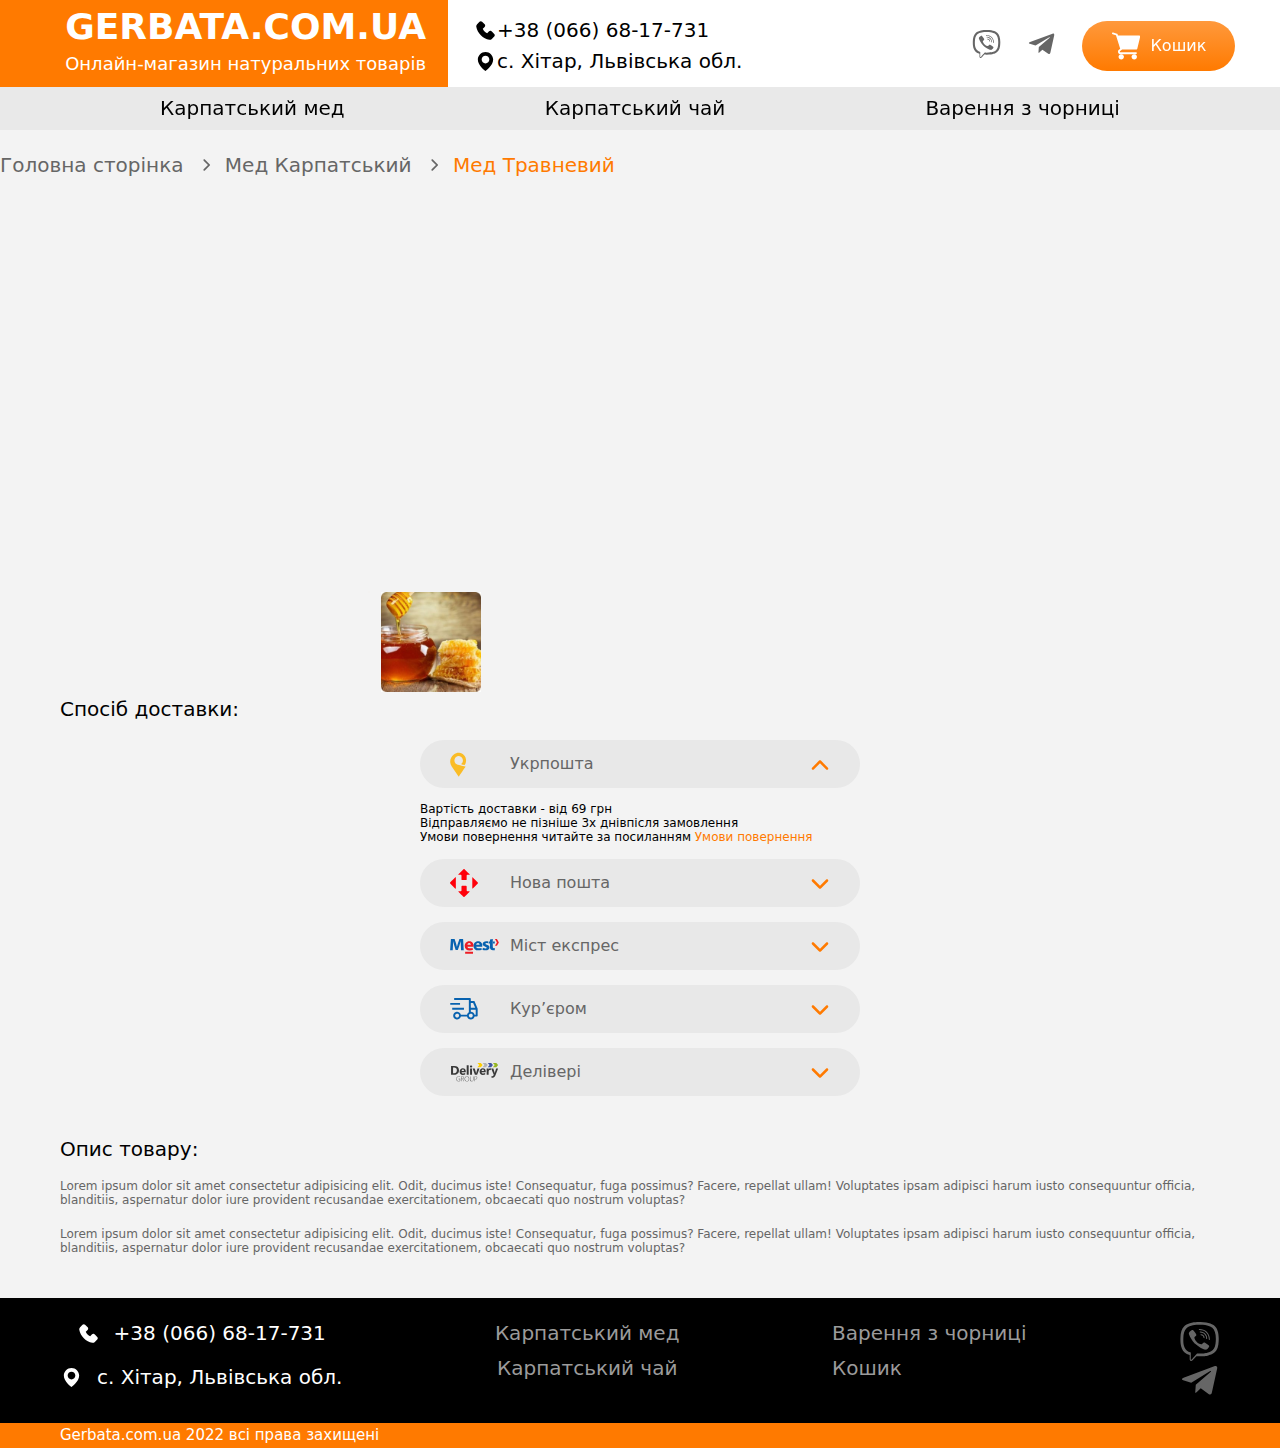
==== commit fe9fd4a6: "." ====
--- a/product-gallery.html
+++ b/product-gallery.html
@@ -13,164 +13,337 @@
     <link rel="stylesheet" href="./css/main.min.css" />
   </head>
   <body>
+    <!-- ................................... Header ................................... -->
+    <header class="page-header">
+      <div class="container__page-header">
+        <div class="header-logo">
+          <a class="header-logo__link" href="">
+            <p class="logo__text">Gerbata.com.ua</p>
+
+            <span class="logo__span">Онлайн-магазин натуральних товарів</span>
+          </a>
+        </div>
+
+        <!-- ................... nav ................... -->
+        <nav class="nav">
+          <ul class="nav__list list">
+            <li class="nav__item">
+              <a
+                href="tel:+380961111111"
+                target="_blank"
+                rel="noopener noindex nofollow"
+                class="nav__link"
+              >
+                <svg class="nav__social-icon">
+                  <use href="./img/icons.svg#icon-phone"></use>
+                </svg>
+                +38 (066) 68-17-731</a
+              >
+            </li>
+            <li class="nav__item">
+              <a
+                href="https://goo.gl/maps/R2SxpzTBWNpm6xfB9"
+                class="nav__link"
+                target="_blank"
+              >
+                <svg class="nav__social-icon">
+                  <use href="./img/icons.svg#icon-map"></use>
+                </svg>
+                с. Хітар, Львівська обл.</a
+              >
+            </li>
+          </ul>
+
+          <!-- ................... second-nav__list ................... -->
+          <ul class="second-nav__list list">
+            <li class="second-nav__item">
+              <a
+                target="_blank"
+                class="second-nav__link"
+                href="https://play.google.com/store/apps/details?id=com.viber.voip&hl=uk&gl=US"
+              >
+                <svg class="second-nav__social-icon">
+                  <use href="./img/icons.svg#icon-viber"></use>
+                </svg>
+              </a>
+            </li>
+            <li class="second-nav__item">
+              <a
+                target="_blank"
+                class="second-nav__link"
+                href="https://desktop.telegram.org/"
+              >
+                <svg class="second-nav__social-icon">
+                  <use href="./img/icons.svg#icon-telegram"></use>
+                </svg>
+              </a>
+            </li>
+            <li class="second-nav__item">
+              <button class="header__button" type="button">
+                <svg class="header__button__icon-svg">
+                  <use href="./img/icons.svg#icon-koshik__white"></use>
+                </svg>
+                Кошик
+              </button>
+            </li>
+          </ul>
+        </nav>
+      </div>
+
+      <!-- ........................ menu-hed ........................ -->
+      <div class="menu-hed">
+        <div class="container">
+          <ul class="menu-hed__list list">
+            <li class="menu-hed__item">
+              <a class="menu-hed__link" href="">Карпатський мед</a>
+            </li>
+            <li class="menu-hed__item">
+              <a class="menu-hed__link" href="">Карпатський чай</a>
+            </li>
+            <li class="menu-hed__item">
+              <a class="menu-hed__link" href="">Варення з чорниці</a>
+            </li>
+          </ul>
+        </div>
+      </div>
+
+      <!------------------- mob__menu__hed -------------------->
+      <section class="mobile__container__tel">
+        <button
+          class="menu-toggle js-open-menu"
+          type="button"
+          aria-expanded="false"
+          aria-controls="mobile-menu"
+        >
+          <svg class="menu-toggle__icon-menu" width="23" height="14">
+            <use href="./img/icons.svg#icon-Group-3"></use>
+          </svg>
+        </button>
+
+        <div class="mobile__container__logo">
+          <a class="mobile__header-logo__link" href="">
+            <p class="mobile__logo__text">Gerbata.com.ua</p>
+
+            <span class="mobile__logo__span"
+              >Онлайн-магазин натуральних товарів</span
+            >
+          </a>
+        </div>
+
+        <button
+          class="secondery__menu__basket"
+          type="button"
+          aria-expanded="false"
+          aria-controls="mobile-menu"
+        >
+          <svg class="secondery__menu__basket__icon" width="23" height="14">
+            <use href="./img/icons.svg#icon-koshik__white"></use>
+          </svg>
+        </button>
+      </section>
+    </header>
+
     <!-- .................... main .................... -->
     <main>
-      <a class="gallery__nav__link" href="">
-        <svg class="gallery__icon-halochka-left">
-          <use href="./img/icons.svg#icon-halochka-left"></use>
-        </svg>
-        Мед Карпатський</a
-      >
-      <h1 class="gallery__nav__title">Мед травневий</h1>
-      <p class="gallery__nav__text">
-        <svg class="gallery__icon-halochka">
-          <use href="./img/icons.svg#icon-halochka"></use>
-        </svg>
-        Є в наявності
-      </p>
-
-      <!-- .................... gallery .................... -->
-      <section class="gallery">
-        <h2 class="visually-hidden">Галерея-слайд</h2>
-
-        <div class="gallery__item">
-          <input
-            type="radio"
-            id="img-1"
-            checked
-            name="gallery"
-            class="gallery__selector"
-          />
-          <img
-            class="gallery__img"
-            src="https://picsum.photos/id/1015/600/400.jpg"
-            alt=""
-          />
-          <label for="img-1" class="gallery__thumb"
-            ><img src="https://picsum.photos/id/1015/150/100.jpg" alt=""
-          /></label>
-        </div>
-        <div class="gallery__item">
-          <input
-            type="radio"
-            id="img-2"
-            name="gallery"
-            class="gallery__selector"
-          />
-          <img
-            class="gallery__img"
-            src="./img/honey-min.jpg"
-            alt=""
-            width="370"
-            height="555"
-          />
-          <label for="img-2" class="gallery__thumb"
-            ><img src="./img/honey-min.jpg" alt="" width="100" height="100"
-          /></label>
-        </div>
-        <div class="gallery__item">
-          <input
-            type="radio"
-            id="img-3"
-            name="gallery"
-            class="gallery__selector"
-          />
-          <img
-            class="gallery__img"
-            src="https://picsum.photos/id/1057/600/400.jpg"
-            alt=""
-          />
-          <label for="img-3" class="gallery__thumb"
-            ><img src="https://picsum.photos/id/1057/150/100.jpg" alt=""
-          /></label>
-        </div>
-        <div class="gallery__item">
-          <input
-            type="radio"
-            id="img-4"
-            name="gallery"
-            class="gallery__selector"
-          />
-          <img
-            class="gallery__img"
-            src="https://picsum.photos/id/106/600/400.jpg"
-            alt=""
-          />
-          <label for="img-4" class="gallery__thumb"
-            ><img src="https://picsum.photos/id/106/150/100.jpg" alt=""
-          /></label>
-        </div>
-      </section>
-
-      <!-- .................... gallery__delivery .................... -->
-      <section class="gallery__delivery">
-        <div class="container">
-          <h2 class="gallery__title-h2">Спосіб доставки:</h2>
-
-          <ul class="delivery__list list">
-            <li class="delivery__item">
-              <svg class="gallery__nav__icon-link">
-                <use href="./img/icons.svg#icon-form-map"></use>
+      <!-- ............... gallery__wraper__none ............... -->
+      <div class="gallery__wraper__none">
+        <a class="gallery__nav__link" href="">
+          <svg class="gallery__icon-halochka-left">
+            <use href="./img/icons.svg#icon-halochka-left"></use>
+          </svg>
+          Мед Карпатський</a
+        >
+        <h1 class="gallery__nav__title">Мед травневий</h1>
+        <p class="gallery__nav__text">
+          <svg class="gallery__icon-halochka">
+            <use href="./img/icons.svg#icon-halochka"></use>
+          </svg>
+          Є в наявності
+        </p>
+      </div>
+
+      <!-- .............. gallery__wraper__is-none .............. -->
+      <div class="gallery__wraper__is-none">
+        <ul class="wraper__is-none__list list">
+          <li class="wraper__is-none__item">
+            <a class="wraper__is-none__link" href=""
+              >Головна сторінка
+              <svg class="wraper__is-none__icon">
+                <use href="./img/icons.svg#icon-arrow-left-bold"></use>
               </svg>
-              Укрпошта
-              <svg class="delivery__icon-halochka">
-                <use href="./img/icons.svg#icon-halochke-top"></use>
+            </a>
+          </li>
+          <li class="wraper__is-none__item">
+            <a class="wraper__is-none__link" href=""
+              >Мед Карпатський
+              <svg class="wraper__is-none__icon">
+                <use href="./img/icons.svg#icon-arrow-left-bold"></use>
               </svg>
-            </li>
-
-            <li class="delivery__item delivery__item__text">
-              <p class="delivery__text">
-                Вартість доставки - від 69 грн <br />
-                Відправляємо не пізніше 3х днівпісля замовлення <br />
-                Умови повернення читайте за посиланням
-                <a class="delivery__text__span-link" href=""
-                  >Умови повернення</a
-                >
-              </p>
-            </li>
-
-            <li class="delivery__item">
-              <svg class="delivery__icon-nova-poshta">
-                <use href="./img/icons.svg#icon-nova-poshta"></use>
-              </svg>
-              Нова пошта
-              <svg class="delivery__icon-halochka">
-                <use href="./img/icons.svg#icon-halochka-bottom"></use>
-              </svg>
-            </li>
-
-            <li class="delivery__item">
-              <svg class="delivery__icon-meest">
-                <use href="./img/icons.svg#icon-meest"></use>
-              </svg>
-              Міст експрес
-              <svg class="delivery__icon-halochka">
-                <use href="./img/icons.svg#icon-halochka-bottom"></use>
-              </svg>
-            </li>
-
-            <li class="delivery__item">
-              <svg class="delivery__icon-mashina">
-                <use href="./img/icons.svg#icon-mashina"></use>
-              </svg>
-              Кур’єром
-              <svg class="delivery__icon-halochka">
-                <use href="./img/icons.svg#icon-halochka-bottom"></use>
-              </svg>
-            </li>
-
-            <li class="delivery__item">
-              <svg class="delivery__icon-delivery">
-                <use href="./img/icons.svg#icon-delivery"></use>
-              </svg>
-              Делівері
-              <svg class="delivery__icon-halochka">
-                <use href="./img/icons.svg#icon-halochka-bottom"></use>
-              </svg>
-            </li>
-          </ul>
-        </div>
-      </section>
+            </a>
+          </li>
+          <li class="wraper__is-none__item">
+            <a
+              class="wraper__is-none__link wraper__is-none__link-active"
+              href=""
+              >Мед Травневий</a
+            >
+          </li>
+        </ul>
+      </div>
+
+      <!-- <div class="xxx"> -->
+        <!-- .................... gallery .................... -->
+        <section class="gallery">
+          <h2 class="visually-hidden">Галерея-слайд</h2>
+
+          <div class="gallery__item">
+            <input
+              type="radio"
+              id="img-1"
+              checked
+              name="gallery"
+              class="gallery__selector"
+            />
+            <img
+              class="gallery__img"
+              src="https://picsum.photos/id/1015/600/400.jpg"
+              alt=""
+            />
+            <label for="img-1" class="gallery__thumb"
+              ><img src="https://picsum.photos/id/1015/150/100.jpg" alt=""
+            /></label>
+          </div>
+          <div class="gallery__item">
+            <input
+              type="radio"
+              id="img-2"
+              name="gallery"
+              class="gallery__selector"
+            />
+            <img
+              class="gallery__img"
+              src="./img/honey-min.jpg"
+              alt=""
+              width="370"
+              height="555"
+            />
+            <label for="img-2" class="gallery__thumb"
+              ><img src="./img/honey-min.jpg" alt="" width="100" height="100"
+            /></label>
+          </div>
+          <div class="gallery__item">
+            <input
+              type="radio"
+              id="img-3"
+              name="gallery"
+              class="gallery__selector"
+            />
+            <img
+              class="gallery__img"
+              src="https://picsum.photos/id/1057/600/400.jpg"
+              alt=""
+            />
+            <label for="img-3" class="gallery__thumb"
+              ><img src="https://picsum.photos/id/1057/150/100.jpg" alt=""
+            /></label>
+          </div>
+          <div class="gallery__item">
+            <input
+              type="radio"
+              id="img-4"
+              name="gallery"
+              class="gallery__selector"
+            />
+            <img
+              class="gallery__img"
+              src="https://picsum.photos/id/106/600/400.jpg"
+              alt=""
+            />
+            <label for="img-4" class="gallery__thumb"
+              ><img src="https://picsum.photos/id/106/150/100.jpg" alt=""
+            /></label>
+          </div>
+        </section>
+
+        <!-- .................... gallery__delivery .................... -->
+        <section class="gallery__delivery">
+          <div class="container">
+            <h2 class="gallery__title-h2">Спосіб доставки:</h2>
+
+            <ul class="delivery__list list">
+              <li class="delivery__item">
+                <a href="" class="delivery__link">
+                  <svg class="gallery__nav__icon-link">
+                    <use href="./img/icons.svg#icon-form-map"></use>
+                  </svg>
+                  Укрпошта
+                  <svg class="delivery__icon-halochka">
+                    <use href="./img/icons.svg#icon-halochke-top"></use>
+                  </svg>
+                </a>
+              </li>
+
+              <li class="delivery__item delivery__item__text">
+                <p class="delivery__text">
+                  Вартість доставки - від 69 грн <br />
+                  Відправляємо не пізніше 3х днівпісля замовлення <br />
+                  Умови повернення читайте за посиланням
+                  <a class="delivery__text__span-link" href=""
+                    >Умови повернення</a
+                  >
+                </p>
+              </li>
+
+              <li class="delivery__item">
+                <a href="" class="delivery__link"
+                  ><svg class="delivery__icon-nova-poshta">
+                    <use href="./img/icons.svg#icon-nova-poshta"></use>
+                  </svg>
+                  Нова пошта
+                  <svg class="delivery__icon-halochka">
+                    <use href="./img/icons.svg#icon-halochka-bottom"></use></svg
+                ></a>
+              </li>
+
+              <li class="delivery__item">
+                <a href="" class="delivery__link">
+                  <svg class="delivery__icon-meest">
+                    <use href="./img/icons.svg#icon-meest"></use>
+                  </svg>
+                  Міст експрес
+                  <svg class="delivery__icon-halochka">
+                    <use href="./img/icons.svg#icon-halochka-bottom"></use>
+                  </svg>
+                </a>
+              </li>
+
+              <li class="delivery__item">
+                <a href="" class="delivery__link">
+                  <svg class="delivery__icon-mashina">
+                    <use href="./img/icons.svg#icon-mashina"></use>
+                  </svg>
+                  Кур’єром
+                  <svg class="delivery__icon-halochka">
+                    <use href="./img/icons.svg#icon-halochka-bottom"></use>
+                  </svg>
+                </a>
+              </li>
+
+              <li class="delivery__item">
+                <a href="" class="delivery__link">
+                  <svg class="delivery__icon-delivery">
+                    <use href="./img/icons.svg#icon-delivery"></use>
+                  </svg>
+                  Делівері
+                  <svg class="delivery__icon-halochka">
+                    <use href="./img/icons.svg#icon-halochka-bottom"></use>
+                  </svg>
+                </a>
+              </li>
+            </ul>
+          </div>
+        </section>
+      <!-- </div> -->
 
       <!-- .................... description .................... -->
       <section class="description">
@@ -183,7 +356,7 @@
             blanditiis, aspernatur dolor iure provident recusandae
             exercitationem, obcaecati quo nostrum voluptas?
           </p>
-          <br />
+          <!-- <br /> -->
           <p class="description__text">
             Lorem ipsum dolor sit amet consectetur adipisicing elit. Odit,
             ducimus iste! Consequatur, fuga possimus? Facere, repellat ullam!
@@ -259,6 +432,7 @@
           <ul class="fourth__list list">
             <li class="fourth__item">
               <a
+                target="_blank"
                 class="fourth__link"
                 href="https://play.google.com/store/apps/details?id=com.viber.voip&hl=uk&gl=US"
               >
@@ -268,7 +442,11 @@
               </a>
             </li>
             <li class="fourth__item">
-              <a class="fourth__link" href="https://desktop.telegram.org/">
+              <a
+                target="_blank"
+                class="fourth__link"
+                href="https://desktop.telegram.org/"
+              >
                 <svg class="fourth__social-icon">
                   <use href="./img/icons.svg#icon-telegram"></use>
                 </svg>
@@ -284,5 +462,25 @@
         </div>
       </section>
     </footer>
+
+    <!-- ................... Cкрол іконка ................... -->
+    <div class="scroll-up">
+      <svg class="scroll-up__sircle" viewBox="-2 -2 52 52">
+        <path
+          class="scroll-up__sircle-path"
+          d="
+    M24,0
+    a24,24 0 0,1 0,48
+    a24,24 0 0,1 0,-48"
+        />
+      </svg>
+      <svg class="scroll-up__icon">
+        <use href="./img/icons.svg#icon-halochke-top"></use>
+      </svg>
+    </div>
+
+    <!--------------------------javaScript---------------------------->
+    <!------------ scroll__up ------------->
+    <script src="./js/scroll__up.js" type="module"></script>
   </body>
 </html>
--- a/css/main.min.css
+++ b/css/main.min.css
@@ -1 +1 @@
-body{box-sizing:border-box;color:#000;background-color:#f3f3f3}.list{padding:0;margin:0;list-style:none}a{text-decoration:none;margin:0;padding:0}img{display:block;max-width:100%;height:auto;margin:0}h1,h2,h3,h4,p{margin:0}.visually-hidden{position:absolute;width:1px;height:1px;margin:-1px;border:0;padding:0;white-space:nowrap;clip-path:inset(100%);clip:rect(0 0 0 0);overflow:hidden}.container{margin-left:auto;margin-right:auto;padding-left:20px;padding-right:20px}@media screen and (min-width: 480px){.container{width:480px}}@media screen and (min-width: 768px){.container{width:768px}}@media screen and (min-width: 1200px){.container{width:1200px}}.button{display:flex;align-items:center;justify-content:center;margin:0 auto;width:100%;height:33px;border:none;background:linear-gradient(180deg, #ff993c 0%, #ff7a00 100%);border-radius:16px;font-size:16px;line-height:.66;color:#fff;cursor:pointer}.button:hover,.button:focus{background:linear-gradient(180deg, #c45f02 0%, #ff7a00 100%)}@media screen and (min-width: 768px){.button{width:125px;height:38px;border-radius:19px;margin:0;margin-left:auto}}@media screen and (min-width: 1200px){.button{width:153px;height:50px;border-radius:25px}}.plus__icon-svg{width:18px;height:18px;margin-right:8px}.curent__btn{display:flex;align-items:center;justify-content:center;margin:0 auto;width:100%;height:33px;border:1px solid #ff891c;background-color:rgba(0,0,0,0);border-radius:16px;font-size:16px;line-height:.66;color:#ff891c;cursor:pointer}@media screen and (min-width: 768px){.curent__btn{width:125px;height:38px;border-radius:19px;margin:0;margin-left:auto}}@media screen and (min-width: 1200px){.curent__btn{width:153px;height:50px;border-radius:25px}}.curent__btn:hover,.curent__btn:focus{border:linear-gradient(180deg, #c45f02 0%, #ff7a00 100%)}.curent__icon-svg{width:18px;height:18px;margin-right:8px;fill:#ff891c}.ct-border{margin-bottom:16px;border-top:1px solid #dadada}.thank-you__border{margin:0;margin-bottom:55px}.section__title{margin-bottom:16px;font-weight:400;font-size:24px}@media screen and (min-width: 768px){.section__title{font-size:34px}}@media screen and (min-width: 1200px){.section__title{font-size:48px}}.ct-linc__adn{display:flex;align-items:center;margin-top:20px;margin-bottom:30px}@media screen and (min-width: 1200px){.ct-linc__adn{margin-top:57px}}.container__link{margin-left:10px;color:#666;font-size:16px;line-height:1}@media screen and (min-width: 1200px){.container__link{margin:0;margin-left:auto}}.container__svg{width:26px;height:10px}.section__title-h3{margin-bottom:16px;font-weight:400;font-size:16px;color:#666}@media screen and (min-width: 768px){.section__title-h3{font-size:18px;margin-bottom:22px}}@media screen and (min-width: 1200px){.section__title-h3{font-size:20px;line-height:.83;margin-bottom:30px}}.page-header{position:sticky;top:0}.container__page-header{display:flex}@media screen and (max-width: 767px){.container__page-header{display:none}}.header-logo{width:35%;padding-right:22px;background-color:#ff7a00}.header-logo__link{display:block;height:87px}.logo__text{text-align:right;display:block;font-weight:700;font-size:22px;line-height:1.5;text-transform:uppercase;color:#fff}@media screen and (max-width: 1199px){.logo__text{padding-top:14px}}@media screen and (min-width: 1200px){.logo__text{font-size:36px}}.logo__span{text-align:right;display:block;font-size:11px;color:#fff}@media screen and (min-width: 1200px){.logo__span{font-size:18px}}.nav{display:flex;align-items:center;width:65%;height:87px;padding:15px 26px 10px 26px;background-color:#fff}.nav__item{margin-bottom:8px}.nav__item:last-child{margin-bottom:0}.nav__link{color:#000;display:flex;align-items:center}@media screen and (min-width: 768px){.nav__link{font-size:15px}}@media screen and (min-width: 1200px){.nav__link{font-size:20px}}.nav__social-icon{width:23px;height:23px;fill:#000}.second-nav__list{display:flex;align-items:center;margin-left:40px}@media screen and (min-width: 1200px){.second-nav__list{margin-left:230px}}.second-nav__item{margin-right:26px}.second-nav__item:last-child{margin-right:0}.second-nav__link{fill:#666}.second-nav__social-icon{width:29px;height:28px}.header__button{display:flex;align-items:center;justify-content:center;margin:0 auto;width:100%;height:33px;border:none;background:linear-gradient(180deg, #ff993c 0%, #ff7a00 100%);border-radius:16px;font-size:16px;line-height:.66;color:#fff}.header__button:hover,.header__button:focus{background:linear-gradient(180deg, #c45f02 0%, #ff7a00 100%)}@media screen and (min-width: 768px){.header__button{width:125px;height:38px;border-radius:19px;margin:0;margin-left:auto}}@media screen and (min-width: 1200px){.header__button{width:153px;height:50px;border-radius:25px}}.header__button__icon-svg{width:28px;height:28px;margin-right:11px}.menu-hed{background-color:#e9e9e9}@media screen and (max-width: 767px){.menu-hed{display:none}}.menu-hed__list{display:flex;align-items:center;justify-content:space-around}.menu-hed__link{display:block;padding:10px 0;color:#000;font-size:20px}.hero__bg{margin-top:18px;margin-bottom:18px;width:300px;height:200px;background-image:url(../img/hero-bg-min.jpg);background-repeat:no-repeat;background-position:center;background-size:cover;border-radius:25px}@media screen and (min-width: 480px){.hero__bg{margin-top:24px;margin-bottom:24px;width:440px;height:250px}}@media screen and (min-width: 768px){.hero__bg{margin-top:40px;margin-bottom:40px;width:720px;height:340px}}@media screen and (min-width: 1200px){.hero__bg{margin-top:55px;margin-bottom:55px;width:1140px;height:440px}}.honey__list{display:flex;flex-wrap:wrap;align-items:center;justify-content:center}@media screen and (min-width: 480px){.honey__list{align-items:start;justify-content:start;margin:-15px}}@media screen and (max-width: 479px){.honey__item{margin-bottom:30px}.honey__item:last-child{margin-bottom:0}}@media screen and (min-width: 480px){.honey__item{width:calc(100% - 60px)/2;margin:15px}}@media screen and (min-width: 768px){.honey__item{width:calc((100% - 90px)/3)}}@media screen and (min-width: 1200px){.honey__item{width:calc((100% - 120px)/4)}}.honey__img{width:100%;margin-bottom:8px}@media screen and (min-width: 480px){.honey__img{width:205px;height:205px}}@media screen and (min-width: 768px){.honey__img{width:100%;height:100%}}.honey__title{margin-bottom:8px;font-size:16px}@media screen and (min-width: 768px){.honey__title{font-size:20px}}@media screen and (min-width: 1200px){.honey__title{font-size:24px}}.honey__text{display:flex;align-items:center;margin-bottom:8px;color:#2eb84c;font-size:8px}@media screen and (min-width: 768px){.honey__text{font-size:10px}}@media screen and (min-width: 1200px){.honey__text{font-size:14px}}.honey__text::before{content:"";width:6px;height:4px;margin-right:10px;background-image:url(../img/halochka.svg);background-size:contain;background-repeat:no-repeat}@media screen and (min-width: 768px){.honey__text::before{width:10px;height:8px}}@media screen and (min-width: 1200px){.honey__text::before{width:14px;height:10px}}@media screen and (min-width: 768px){.honey__tablet-ct{display:flex;align-items:center}}.honey__text-sum{font-size:24px;line-height:1;text-transform:uppercase}@media screen and (max-width: 767px){.honey__text-sum{margin-bottom:15px}}@media screen and (min-width: 768px){.honey__text-sum{font-size:28px}}@media screen and (min-width: 1200px){.honey__text-sum{font-size:30px}}.tea__list{display:flex;flex-wrap:wrap;align-items:center;justify-content:center}@media screen and (min-width: 480px){.tea__list{align-items:start;justify-content:start;margin:-15px}}@media screen and (max-width: 479px){.tea__item{margin-bottom:30px}.tea__item:last-child{margin-bottom:0}}@media screen and (min-width: 480px){.tea__item{width:calc(100% - 60px)/2;margin:15px}}@media screen and (min-width: 768px){.tea__item{width:calc((100% - 90px)/3)}}@media screen and (min-width: 1200px){.tea__item{width:calc((100% - 120px)/4)}}.tea__img{width:100%;margin-bottom:8px}@media screen and (min-width: 480px){.tea__img{width:205px;height:205px}}@media screen and (min-width: 768px){.tea__img{width:100%;height:100%}}.tea__title{margin-bottom:8px;font-size:16px}@media screen and (min-width: 768px){.tea__title{font-size:20px}}@media screen and (min-width: 1200px){.tea__title{font-size:24px}}.tea__text{display:flex;align-items:center;margin-bottom:8px;color:#2eb84c;font-size:8px}@media screen and (min-width: 768px){.tea__text{font-size:10px}}@media screen and (min-width: 1200px){.tea__text{font-size:14px}}.tea__text::before{content:"";width:6px;height:4px;margin-right:10px;background-image:url(../img/halochka.svg);background-size:contain;background-repeat:no-repeat}@media screen and (min-width: 768px){.tea__text::before{width:10px;height:8px}}@media screen and (min-width: 1200px){.tea__text::before{width:14px;height:10px}}@media screen and (min-width: 768px){.tea__tablet-ct{display:flex;align-items:center}}.tea__text-sum{font-size:24px;line-height:1;text-transform:uppercase}@media screen and (max-width: 767px){.tea__text-sum{margin-bottom:15px}}@media screen and (min-width: 768px){.tea__text-sum{font-size:28px}}@media screen and (min-width: 1200px){.tea__text-sum{font-size:30px}}.section__bilberry{padding-bottom:39px}.bilberry__list{display:flex;flex-wrap:wrap;align-items:center;justify-content:center}@media screen and (min-width: 480px){.bilberry__list{align-items:start;justify-content:start;margin:-15px}}@media screen and (max-width: 479px){.bilberry__item{margin-bottom:30px}.bilberry__item:last-child{margin-bottom:0}}@media screen and (min-width: 480px){.bilberry__item{width:calc(100% - 60px)/2;margin:15px}}@media screen and (min-width: 768px){.bilberry__item{width:calc((100% - 90px)/3)}}@media screen and (min-width: 1200px){.bilberry__item{width:calc((100% - 120px)/4)}}.bilberry__img{width:100%;margin-bottom:8px}@media screen and (min-width: 480px){.bilberry__img{width:205px;height:205px}}@media screen and (min-width: 768px){.bilberry__img{width:100%;height:100%}}.bilberry__title{margin-bottom:8px;font-size:16px}@media screen and (min-width: 768px){.bilberry__title{font-size:20px}}@media screen and (min-width: 1200px){.bilberry__title{font-size:24px}}.bilberry__text{display:flex;align-items:center;margin-bottom:8px;color:#2eb84c;font-size:8px}@media screen and (min-width: 768px){.bilberry__text{font-size:10px}}@media screen and (min-width: 1200px){.bilberry__text{font-size:14px}}.bilberry__text::before{content:"";width:6px;height:4px;margin-right:10px;background-image:url(../img/halochka.svg);background-size:contain;background-repeat:no-repeat}@media screen and (min-width: 768px){.bilberry__text::before{width:10px;height:8px}}@media screen and (min-width: 1200px){.bilberry__text::before{width:14px;height:10px}}@media screen and (min-width: 768px){.bilberry__tablet-ct{display:flex;align-items:center}}.bilberry__text-sum{font-size:24px;line-height:1;text-transform:uppercase}@media screen and (max-width: 767px){.bilberry__text-sum{margin-bottom:15px}}@media screen and (min-width: 768px){.bilberry__text-sum{font-size:28px}}@media screen and (min-width: 1200px){.bilberry__text-sum{font-size:30px}}.thanks__hero-fon{background-image:url(../../img/photo_2022-min.jpg);background-repeat:no-repeat;background-position:center;background-size:cover}.thanks__hero{text-align:center}.thanks-cnt__img{padding:38px 0}.thanks__icon-img{margin:0 auto;width:102px;height:105px}@media screen and (min-width: 768px){.thanks__icon-img{width:138px;height:141px}}.thanks__hero__h1{margin-bottom:20px;font-size:30px}@media screen and (min-width: 768px){.thanks__hero__h1{font-size:48px}}.thanks__hero__text{margin-bottom:40px;font-size:16px}@media screen and (min-width: 768px){.thanks__hero__text{font-size:20px}}.thanks__hero__link{color:#ff7a00;font-size:20px}.thanks__hero__icon-svg{width:26px;height:10px;margin-right:10px}.thank-you__section{padding:34px 0 67px 0}.selected__section{padding:74px 0;background-color:#f3f3f3}.selected__title-h2{margin-bottom:38px;font-size:20px}.selected__item{display:flex;margin-bottom:19px}.selected__item:last-child{margin-bottom:0}.selected__border-li{border-top:1px solid #e9e9e9;transform:rotate(180deg);margin-bottom:19px}.selected__border-li:last-child{margin-bottom:0}.selected__link{margin-right:12px}@media screen and (min-width: 480px){.selected__link{margin-right:24px}}.selected__img{width:98px;height:98px}.selected__title{margin-bottom:8px;font-size:24px}.selected__text{margin-bottom:14px;font-size:14px}.selected__text-sum{font-size:30px;line-height:24px;text-transform:uppercase}.selected__span{margin-left:8px;font-size:14px}.modal{position:fixed;top:0;left:0;width:100%;height:100%;background:rgba(0,0,0,.5);overflow:scroll}.modal.is-hidden{opacity:0;pointer-events:none}.modal-window{position:absolute;top:5%;left:50%;transform:translate(-50%);background:#fff;border-radius:15px}@media screen and (min-width: 320px){.modal-window{width:320px}}@media screen and (min-width: 450px){.modal-window{width:440px}}@media screen and (min-width: 768px){.modal-window{width:728px}}@media screen and (min-width: 1200px){.modal-window{width:857px}}.m-f{padding:10px;background-color:#f3f3f3;border-radius:15px 15px 0 0}@media screen and (min-width: 450px){.m-f{padding:20px}}@media screen and (min-width: 768px){.m-f{padding:30px 30px 22px 30px}}.modal-title{margin-bottom:31px;font-size:20px}.modal-button{display:flex;position:absolute;top:10px;right:10px;align-items:center;justify-content:center;border:none;width:30px;height:30px;cursor:pointer;background:rgba(0,0,0,0)}.modal-svg{top:8px;right:8px;border:none;width:18px;height:18px;fill:#ff7a00}@media screen and (min-width: 768px){.modal__item{display:flex;align-items:center;justify-content:space-between}}.modal__wrap{display:flex;align-items:center;margin-bottom:17px}@media screen and (min-width: 768px){.modal__wrap{margin:0}}.modal__img{width:89px;height:89px;margin-right:14px}@media screen and (min-width: 768px){.modal__img{margin-right:17px}}.modal__title{font-size:22px}@media screen and (min-width: 768px){.modal__title{font-size:24px}}.modal__container{display:flex}.modal__span{display:flex;align-items:center;font-size:24px}@media screen and (min-width: 768px){.modal__span{margin-right:80px}}@media screen and (min-width: 1200px){.modal__span{margin-right:140px}}.modal__svg{width:30px;height:30px;cursor:pointer}.modal__icon-minus{margin-right:23px}.modal__icon-plys{margin-left:23px}.modal__text{margin-left:auto;font-size:30px}.modal__icon-koshik{width:22px;height:22px;margin-left:9px;cursor:pointer}@media screen and (min-width: 768px){.modal__icon-koshik{margin-left:16px}}@media screen and (min-width: 768px){.modal__icon-koshik{margin-left:30px}}.modal__border-li{margin:19px 0 26px 0;border-top:1px solid #dadada}.modal-sum__li{display:flex;align-items:center;justify-content:flex-end;color:#666;font-size:20px}.modal-sum__span{margin-left:12px;color:#ff7a00;font-size:30px}.modal-form__title{margin-bottom:30px;font-weight:400;font-size:32px}.modal-form{background-color:#fff;border-radius:0 0 15px 15px;padding:10px}@media screen and (min-width: 450px){.modal-form{padding:20px}}@media screen and (min-width: 1200px){.modal-form{padding:30px}}@media screen and (min-width: 768px){.form-containrt__label{display:flex;justify-content:space-between;margin-bottom:20px}}.modal-form__label{margin-bottom:15px}.modal-form__label:last-child{margin:0}@media screen and (min-width: 768px){.modal-form__label{margin:0}}.modai-form__input{width:100%;height:45px;margin-bottom:15px;padding-left:11px;background-color:#f3f3f3;border:none}@media screen and (min-width: 768px){.modai-form__input{width:330px;margin:0}}@media screen and (min-width: 1200px){.modai-form__input{width:390px;margin:0}}.modal-form__textarea{resize:none;width:100%;height:255px;padding:11px;margin-bottom:15px;background-color:#f3f3f3;border:none}@media screen and (min-width: 768px){.modal-form__textarea{margin-bottom:30px;height:114px}}.form-button__submit{display:flex;align-items:center;justify-content:center;width:100%;margin:0 auto}@media screen and (min-width: 480px){.form-button__submit{width:257px}}.scroll-up{position:fixed;left:40px;bottom:40px;z-index:1000;display:flex;align-items:center;justify-content:center;width:40px;height:40px;color:#fff;fill:#ff7a00;cursor:pointer;visibility:hidden;border-radius:50%;box-shadow:inset 0 0 0 3px;opacity:0;transform:translateY(20px);transition-property:fill,opacity,transform;transition-duration:250ms;transition-timing-function:cubic-bezier(0.4, 0, 0.2, 1)}.scroll-up:hover,.scroll-up:focus{fill:#ff7a00}.scroll-up__icon{position:absolute;top:50%;left:50%;transform:translate(-50%, -60%);width:20px;height:20px}@media screen and (min-width: 1200px){.scroll-up__icon{width:25px;height:25px}}.scroll-up--active{visibility:visible;opacity:1;transform:translateY(0)}.scroll-up__sircle-path{fill:none;stroke:#ff7a00;stroke-width:4px}.mobile__container__tel{display:flex;align-items:center;position:sticky;margin-bottom:24px}.menu-toggle{min-height:68px;min-width:68px;display:flex;align-items:center;justify-content:center;margin:0;padding:0;background-color:#ff7a00;cursor:pointer;border:none;outline:none}@media(min-width: 768px){.menu-toggle{display:none}}.menu-toggle__icon-menu{width:18px;height:18px;fill:#fff}.menu-container{position:fixed;top:0;left:0;width:100vw;height:100vh;background-color:#ff7a00;z-index:999;transform:translateX(100%);transition:transform 250ms ease-in-out}.menu-container.is-open{transform:translateX(0)}.menu-container .menu-toggle{background-color:#854102}.menu-container{overflow:scroll}.secondery__menu__basket{min-height:68px;min-width:68px;padding:0;margin:0;margin-left:auto;background-color:#ff7a00;cursor:pointer;border:none;outline:none}@media(min-width: 768px){.secondery__menu__basket{display:none}}.secondery__menu__basket__icon{width:26px;height:25px}.mobile__container__logo{width:100%;height:68px;text-align:center;margin:0;padding-top:9px;background-color:#fff}@media screen and (min-width: 480px){.mobile__container__logo{padding-top:3px}}@media(min-width: 768px){.mobile__container__logo{display:none}}.mobile__header-logo__link{color:#000}.mobile__logo__text{font-size:25px}@media screen and (min-width: 480px){.mobile__logo__text{font-size:32px}}.mobile__logo__span{font-size:10px}@media screen and (min-width: 480px){.mobile__logo__span{font-size:12px}}.mobile-menu__item{margin-bottom:9px}.mobile-menu__item:last-child{margin:0}.mobile-menu__link{display:flex;align-items:center;height:46px;padding-left:10px;font-size:24px;color:#fff;background-color:#ee7200}@media screen and (min-width: 480px){.mobile-menu__link{padding-left:20px}}.mobile__footer{margin-top:100%}.gallery__title-h2{margin-bottom:19px;font-weight:400;font-size:20px}img{vertical-align:top}.gallery{display:flex;margin:10px;max-width:555px;position:relative;padding-top:66.6666666667%}@media screen and (min-width: 555px){.gallery{padding-top:370px}}.gallery__img{position:absolute;top:0;left:0;opacity:0;transition:opacity .3s ease-in-out}.gallery__thumb{padding-top:6px;margin:6px;display:block}.gallery__selector{position:absolute;opacity:0;visibility:hidden}.gallery__selector:checked+.gallery__img{opacity:1}.gallery__selector:checked~.gallery__thumb>img{box-shadow:0 0 0 .1px #ff7a00}.gallery__nav__link{display:flex;align-items:center;padding:0 12px;margin-bottom:16px;color:#ff7a00;font-size:16px}.gallery__icon-halochka-left{width:12px;height:12px;margin-right:9px}.gallery__nav__title{margin-bottom:20px;padding:0 12px;font-size:40px;line-height:1}.gallery__nav__text{margin-bottom:29px;padding:0 12px;color:#2eb84c;font-size:14px}.gallery__icon-halochka{width:14px;height:10px}.description__text{color:#666;font-weight:400;font-size:12px}.gallery__delivery{margin-bottom:42px}.delivery__list{margin:0 auto;width:100%}@media screen and (min-width: 480px){.delivery__list{width:480px}}.delivery__item{display:flex;align-items:center;width:100%;height:40px;border-radius:48px;background-color:#e8e8e8;margin-bottom:15px;padding:0 15px;color:#666;font-size:16px}.delivery__item:last-child{margin:0}@media screen and (min-width: 480px){.delivery__item{height:48px;padding:0 30px}}.gallery__nav__icon-link{width:17px;height:25px;margin-right:43px}.delivery__icon-halochka{width:20px;height:20px;margin-left:auto}.delivery__item__text{width:100%;height:auto;padding:0;background-color:rgba(0,0,0,0);font-size:12px}.delivery__text{font-size:12px}.delivery__text__span-link{color:#ff7a00}.delivery__icon-nova-poshta{width:28px;height:28px;margin-right:32px}.delivery__icon-meest{width:49px;height:15px;margin-right:11px}.delivery__icon-mashina{width:28px;height:22px;margin-right:32px}.delivery__icon-delivery{width:49px;height:19px;margin-right:11px}.footer{background-color:#000;padding-top:24px}.footer__container{display:block;text-align:center;padding-bottom:23px}@media screen and (min-width: 768px){.footer__container{display:flex;justify-content:space-between}}.address{font-style:normal;text-align:center;margin:0 auto;margin-bottom:45px}@media screen and (min-width: 768px){.address{margin:0}}.address__item{display:flex;align-items:center;justify-content:center;margin-bottom:10px}.address__item:last-child{margin-bottom:0}@media screen and (min-width: 768px){.address__item{margin-bottom:21px}}.address__link{color:#fff;font-size:20px;display:flex;align-items:center}@media screen and (min-width: 768px){.address__link{font-size:16px}}@media screen and (min-width: 1200px){.address__link{font-size:20px}}.address__link:hover,.address__link:focus{color:#fff}.address__map-icon,.address__phone-icon{width:23px;height:23px;margin-right:14px;fill:#fff}.footer__second{margin-bottom:30px}@media screen and (min-width: 768px){.footer__second{margin:0}}@media screen and (max-width: 768px){.second__item{margin-bottom:30px}.second__item:last-child{margin:0}}@media screen and (min-width: 768px){.second__item{margin-bottom:12px}.second__item:last-child{margin-bottom:0}}.second__link{color:#9b9b9b;font-size:20px}@media screen and (min-width: 768px){.second__link{font-size:16px}}@media screen and (min-width: 1200px){.second__link{font-size:20px}}.second__link:hover,.second__link:focus{color:#fff}.footer__third{margin-bottom:30px}@media screen and (min-width: 768px){.footer__third{margin:0}}@media screen and (max-width: 767px){.third__item{margin-bottom:30px}.third__item:last-child{margin-bottom:0}}@media screen and (min-width: 768px){.third__item{text-align:left;margin-bottom:12px}.third__item:last-child{margin-bottom:0}}.third__link{color:#9b9b9b;font-size:20px}@media screen and (min-width: 768px){.third__link{font-size:16px}}@media screen and (min-width: 1200px){.third__link{font-size:20px}}.third__link:hover,.third__link:focus{color:#fff}.fourth__list{display:flex;align-items:center;justify-content:center}@media screen and (min-width: 768px){.fourth__list{display:block}}.fourth__item{margin-right:40px}.fourth__item:last-child{margin-right:0}@media screen and (min-width: 768px){.fourth__item{margin:0}}.fourth__link{fill:#666;display:block;width:41px;height:39px}.fourth__link:hover,.fourth__link:focus{fill:#fff}.fourth__social-icon{width:41px;height:39px}.footer__and{background-color:#ff7a00;color:#fff}.and_container{display:block;background-color:#ff7a00}.and__text{height:25px;padding-top:4px;font-size:15px}@media screen and (max-width: 767px){.and__text{text-align:center;height:32px;padding-top:6px}}/*# sourceMappingURL=main.min.css.map */+body{box-sizing:border-box;color:#000;background-color:#f3f3f3}.list{padding:0;margin:0;list-style:none}a{text-decoration:none;margin:0;padding:0}img{display:block;max-width:100%;height:auto;margin:0}h1,h2,h3,h4,p{margin:0}.visually-hidden{position:absolute;width:1px;height:1px;margin:-1px;border:0;padding:0;white-space:nowrap;clip-path:inset(100%);clip:rect(0 0 0 0);overflow:hidden}.container{margin-left:auto;margin-right:auto;padding-left:20px;padding-right:20px}@media screen and (min-width: 480px){.container{width:480px}}@media screen and (min-width: 768px){.container{width:768px}}@media screen and (min-width: 1200px){.container{width:1200px}}.button{display:flex;align-items:center;justify-content:center;margin:0 auto;width:100%;height:33px;border:none;background:linear-gradient(180deg, #ff993c 0%, #ff7a00 100%);border-radius:16px;font-size:16px;line-height:.66;color:#fff;cursor:pointer}.button:hover,.button:focus{background:linear-gradient(180deg, #c45f02 0%, #ff7a00 100%)}@media screen and (min-width: 768px){.button{width:125px;height:38px;border-radius:19px;margin:0;margin-left:auto}}@media screen and (min-width: 1200px){.button{width:153px;height:50px;border-radius:25px}}.plus__icon-svg{width:18px;height:18px;margin-right:8px}.curent__btn{display:flex;align-items:center;justify-content:center;margin:0 auto;width:100%;height:33px;border:1px solid #ff891c;background-color:rgba(0,0,0,0);border-radius:16px;font-size:16px;line-height:.66;color:#ff891c;cursor:pointer}@media screen and (min-width: 768px){.curent__btn{width:125px;height:38px;border-radius:19px;margin:0;margin-left:auto}}@media screen and (min-width: 1200px){.curent__btn{width:153px;height:50px;border-radius:25px}}.curent__btn:hover,.curent__btn:focus{border:linear-gradient(180deg, #c45f02 0%, #ff7a00 100%)}.curent__icon-svg{width:18px;height:18px;margin-right:8px;fill:#ff891c}.ct-border{margin-bottom:16px;border-top:1px solid #dadada}.thank-you__border{margin:0;margin-bottom:55px}.section__title{margin-bottom:16px;font-weight:400;font-size:24px}@media screen and (min-width: 768px){.section__title{font-size:34px}}@media screen and (min-width: 1200px){.section__title{font-size:48px}}.ct-linc__adn{display:flex;align-items:center;margin-top:20px;margin-bottom:30px}@media screen and (min-width: 1200px){.ct-linc__adn{margin-top:57px}}.container__link{margin-left:10px;color:#666;font-size:16px;line-height:1}@media screen and (min-width: 1200px){.container__link{margin:0;margin-left:auto}}.container__svg{width:26px;height:10px}.section__title-h3{margin-bottom:16px;font-weight:400;font-size:16px;color:#666}@media screen and (min-width: 768px){.section__title-h3{font-size:18px;margin-bottom:22px}}@media screen and (min-width: 1200px){.section__title-h3{font-size:20px;line-height:.83;margin-bottom:30px}}.page-header{position:sticky;top:0;z-index:2}.container__page-header{display:flex}@media screen and (max-width: 767px){.container__page-header{display:none}}.header-logo{width:35%;padding-right:22px;background-color:#ff7a00}.header-logo__link{display:block;height:87px}.logo__text{text-align:right;display:block;font-weight:700;font-size:22px;line-height:1.5;text-transform:uppercase;color:#fff}@media screen and (max-width: 1199px){.logo__text{padding-top:14px}}@media screen and (min-width: 1200px){.logo__text{font-size:36px}}.logo__span{text-align:right;display:block;font-size:11px;color:#fff}@media screen and (min-width: 1200px){.logo__span{font-size:18px}}.nav{display:flex;align-items:center;width:65%;height:87px;padding:15px 26px 10px 26px;background-color:#fff}.nav__item{margin-bottom:8px}.nav__item:last-child{margin-bottom:0}.nav__link{color:#000;display:flex;align-items:center}@media screen and (min-width: 768px){.nav__link{font-size:15px}}@media screen and (min-width: 1200px){.nav__link{font-size:20px}}.nav__social-icon{width:23px;height:23px;fill:#000}.second-nav__list{display:flex;align-items:center;margin-left:40px}@media screen and (min-width: 1200px){.second-nav__list{margin-left:230px}}.second-nav__item{margin-right:26px}.second-nav__item:last-child{margin-right:0}.second-nav__link{fill:#666}.second-nav__social-icon{width:29px;height:28px}.header__button{display:flex;align-items:center;justify-content:center;margin:0 auto;width:100%;height:33px;border:none;background:linear-gradient(180deg, #ff993c 0%, #ff7a00 100%);border-radius:16px;font-size:16px;line-height:.66;color:#fff}.header__button:hover,.header__button:focus{background:linear-gradient(180deg, #c45f02 0%, #ff7a00 100%)}@media screen and (min-width: 768px){.header__button{width:125px;height:38px;border-radius:19px;margin:0;margin-left:auto}}@media screen and (min-width: 1200px){.header__button{width:153px;height:50px;border-radius:25px}}.header__button__icon-svg{width:28px;height:28px;margin-right:11px}.menu-hed{background-color:#e9e9e9}@media screen and (max-width: 767px){.menu-hed{display:none}}.menu-hed__list{display:flex;align-items:center;justify-content:space-around}.menu-hed__link{display:block;padding:10px 0;color:#000;font-size:20px}.hero__bg{margin-top:18px;margin-bottom:18px;width:300px;height:200px;background-image:url(../img/hero-bg-min.jpg);background-repeat:no-repeat;background-position:center;background-size:cover;border-radius:25px}@media screen and (min-width: 480px){.hero__bg{margin-top:24px;margin-bottom:24px;width:440px;height:250px}}@media screen and (min-width: 768px){.hero__bg{margin-top:40px;margin-bottom:40px;width:720px;height:340px}}@media screen and (min-width: 1200px){.hero__bg{margin-top:55px;margin-bottom:55px;width:1140px;height:440px}}.honey__list{display:flex;flex-wrap:wrap;align-items:center;justify-content:center}@media screen and (min-width: 480px){.honey__list{align-items:start;justify-content:start;margin:-15px}}@media screen and (max-width: 479px){.honey__item{margin-bottom:30px}.honey__item:last-child{margin-bottom:0}}@media screen and (min-width: 480px){.honey__item{width:calc(100% - 60px)/2;margin:15px}}@media screen and (min-width: 768px){.honey__item{width:calc((100% - 90px)/3)}}@media screen and (min-width: 1200px){.honey__item{width:calc((100% - 120px)/4)}}.honey__img{width:100%;margin-bottom:8px}@media screen and (min-width: 480px){.honey__img{width:205px;height:205px}}@media screen and (min-width: 768px){.honey__img{width:100%;height:100%}}.honey__title{margin-bottom:8px;font-size:16px}@media screen and (min-width: 768px){.honey__title{font-size:20px}}@media screen and (min-width: 1200px){.honey__title{font-size:24px}}.honey__text{display:flex;align-items:center;margin-bottom:8px;color:#2eb84c;font-size:8px}@media screen and (min-width: 768px){.honey__text{font-size:10px}}@media screen and (min-width: 1200px){.honey__text{font-size:14px}}.honey__text::before{content:"";width:6px;height:4px;margin-right:10px;background-image:url(../img/halochka.svg);background-size:contain;background-repeat:no-repeat}@media screen and (min-width: 768px){.honey__text::before{width:10px;height:8px}}@media screen and (min-width: 1200px){.honey__text::before{width:14px;height:10px}}@media screen and (min-width: 768px){.honey__tablet-ct{display:flex;align-items:center}}.honey__text-sum{font-size:24px;line-height:1;text-transform:uppercase}@media screen and (max-width: 767px){.honey__text-sum{margin-bottom:15px}}@media screen and (min-width: 768px){.honey__text-sum{font-size:28px}}@media screen and (min-width: 1200px){.honey__text-sum{font-size:30px}}.tea__list{display:flex;flex-wrap:wrap;align-items:center;justify-content:center}@media screen and (min-width: 480px){.tea__list{align-items:start;justify-content:start;margin:-15px}}@media screen and (max-width: 479px){.tea__item{margin-bottom:30px}.tea__item:last-child{margin-bottom:0}}@media screen and (min-width: 480px){.tea__item{width:calc(100% - 60px)/2;margin:15px}}@media screen and (min-width: 768px){.tea__item{width:calc((100% - 90px)/3)}}@media screen and (min-width: 1200px){.tea__item{width:calc((100% - 120px)/4)}}.tea__img{width:100%;margin-bottom:8px}@media screen and (min-width: 480px){.tea__img{width:205px;height:205px}}@media screen and (min-width: 768px){.tea__img{width:100%;height:100%}}.tea__title{margin-bottom:8px;font-size:16px}@media screen and (min-width: 768px){.tea__title{font-size:20px}}@media screen and (min-width: 1200px){.tea__title{font-size:24px}}.tea__text{display:flex;align-items:center;margin-bottom:8px;color:#2eb84c;font-size:8px}@media screen and (min-width: 768px){.tea__text{font-size:10px}}@media screen and (min-width: 1200px){.tea__text{font-size:14px}}.tea__text::before{content:"";width:6px;height:4px;margin-right:10px;background-image:url(../img/halochka.svg);background-size:contain;background-repeat:no-repeat}@media screen and (min-width: 768px){.tea__text::before{width:10px;height:8px}}@media screen and (min-width: 1200px){.tea__text::before{width:14px;height:10px}}@media screen and (min-width: 768px){.tea__tablet-ct{display:flex;align-items:center}}.tea__text-sum{font-size:24px;line-height:1;text-transform:uppercase}@media screen and (max-width: 767px){.tea__text-sum{margin-bottom:15px}}@media screen and (min-width: 768px){.tea__text-sum{font-size:28px}}@media screen and (min-width: 1200px){.tea__text-sum{font-size:30px}}.section__bilberry{padding-bottom:39px}.bilberry__list{display:flex;flex-wrap:wrap;align-items:center;justify-content:center}@media screen and (min-width: 480px){.bilberry__list{align-items:start;justify-content:start;margin:-15px}}@media screen and (max-width: 479px){.bilberry__item{margin-bottom:30px}.bilberry__item:last-child{margin-bottom:0}}@media screen and (min-width: 480px){.bilberry__item{width:calc(100% - 60px)/2;margin:15px}}@media screen and (min-width: 768px){.bilberry__item{width:calc((100% - 90px)/3)}}@media screen and (min-width: 1200px){.bilberry__item{width:calc((100% - 120px)/4)}}.bilberry__img{width:100%;margin-bottom:8px}@media screen and (min-width: 480px){.bilberry__img{width:205px;height:205px}}@media screen and (min-width: 768px){.bilberry__img{width:100%;height:100%}}.bilberry__title{margin-bottom:8px;font-size:16px}@media screen and (min-width: 768px){.bilberry__title{font-size:20px}}@media screen and (min-width: 1200px){.bilberry__title{font-size:24px}}.bilberry__text{display:flex;align-items:center;margin-bottom:8px;color:#2eb84c;font-size:8px}@media screen and (min-width: 768px){.bilberry__text{font-size:10px}}@media screen and (min-width: 1200px){.bilberry__text{font-size:14px}}.bilberry__text::before{content:"";width:6px;height:4px;margin-right:10px;background-image:url(../img/halochka.svg);background-size:contain;background-repeat:no-repeat}@media screen and (min-width: 768px){.bilberry__text::before{width:10px;height:8px}}@media screen and (min-width: 1200px){.bilberry__text::before{width:14px;height:10px}}@media screen and (min-width: 768px){.bilberry__tablet-ct{display:flex;align-items:center}}.bilberry__text-sum{font-size:24px;line-height:1;text-transform:uppercase}@media screen and (max-width: 767px){.bilberry__text-sum{margin-bottom:15px}}@media screen and (min-width: 768px){.bilberry__text-sum{font-size:28px}}@media screen and (min-width: 1200px){.bilberry__text-sum{font-size:30px}}.thanks__hero-fon{background-image:url(../../img/photo_2022-min.jpg);background-repeat:no-repeat;background-position:center;background-size:cover}.thanks__hero{text-align:center}.thanks-cnt__img{padding:38px 0}.thanks__icon-img{margin:0 auto;width:102px;height:105px}@media screen and (min-width: 768px){.thanks__icon-img{width:138px;height:141px}}.thanks__hero__h1{margin-bottom:20px;font-size:30px}@media screen and (min-width: 768px){.thanks__hero__h1{font-size:48px}}.thanks__hero__text{margin-bottom:40px;font-size:16px}@media screen and (min-width: 768px){.thanks__hero__text{font-size:20px}}.thanks__hero__link{color:#ff7a00;font-size:20px}.thanks__hero__icon-svg{width:26px;height:10px;margin-right:10px}.thank-you__section{padding:34px 0 67px 0}.selected__section{padding:74px 0;background-color:#f3f3f3}.selected__title-h2{margin-bottom:38px;font-size:20px}.selected__item{display:flex;margin-bottom:19px}.selected__item:last-child{margin-bottom:0}.selected__border-li{border-top:1px solid #e9e9e9;transform:rotate(180deg);margin-bottom:19px}.selected__border-li:last-child{margin-bottom:0}.selected__link{margin-right:12px}@media screen and (min-width: 480px){.selected__link{margin-right:24px}}.selected__img{width:98px;height:98px}.selected__title{margin-bottom:8px;font-size:24px}.selected__text{margin-bottom:14px;font-size:14px}.selected__text-sum{font-size:30px;line-height:24px;text-transform:uppercase}.selected__span{margin-left:8px;font-size:14px}.modal{position:fixed;top:0;left:0;width:100%;height:100%;background:rgba(0,0,0,.5);overflow:scroll}.modal.is-hidden{opacity:0;pointer-events:none}.modal-window{position:absolute;top:5%;left:50%;transform:translate(-50%);background:#fff;border-radius:15px}@media screen and (min-width: 320px){.modal-window{width:320px}}@media screen and (min-width: 450px){.modal-window{width:440px}}@media screen and (min-width: 768px){.modal-window{width:728px}}@media screen and (min-width: 1200px){.modal-window{width:857px}}.m-f{padding:10px;background-color:#f3f3f3;border-radius:15px 15px 0 0}@media screen and (min-width: 450px){.m-f{padding:20px}}@media screen and (min-width: 768px){.m-f{padding:30px 30px 22px 30px}}.modal-title{margin-bottom:31px;font-size:20px}.modal-button{display:flex;position:absolute;top:10px;right:10px;align-items:center;justify-content:center;border:none;width:30px;height:30px;cursor:pointer;background:rgba(0,0,0,0)}.modal-svg{top:8px;right:8px;border:none;width:18px;height:18px;fill:#ff7a00}@media screen and (min-width: 768px){.modal__item{display:flex;align-items:center;justify-content:space-between}}.modal__wrap{display:flex;align-items:center;margin-bottom:17px}@media screen and (min-width: 768px){.modal__wrap{margin:0}}.modal__img{width:89px;height:89px;margin-right:14px}@media screen and (min-width: 768px){.modal__img{margin-right:17px}}.modal__title{font-size:22px}@media screen and (min-width: 768px){.modal__title{font-size:24px}}.modal__container{display:flex}.modal__span{display:flex;align-items:center;font-size:24px}@media screen and (min-width: 768px){.modal__span{margin-right:80px}}@media screen and (min-width: 1200px){.modal__span{margin-right:140px}}.modal__svg{width:30px;height:30px;cursor:pointer}.modal__icon-minus{margin-right:23px}.modal__icon-plys{margin-left:23px}.modal__text{margin-left:auto;font-size:30px}.modal__icon-koshik{width:22px;height:22px;margin-left:9px;cursor:pointer}@media screen and (min-width: 768px){.modal__icon-koshik{margin-left:16px}}@media screen and (min-width: 768px){.modal__icon-koshik{margin-left:30px}}.modal__border-li{margin:19px 0 26px 0;border-top:1px solid #dadada}.modal-sum__li{display:flex;align-items:center;justify-content:flex-end;color:#666;font-size:20px}.modal-sum__span{margin-left:12px;color:#ff7a00;font-size:30px}.modal-form__title{margin-bottom:30px;font-weight:400;font-size:32px}.modal-form{background-color:#fff;border-radius:0 0 15px 15px;padding:10px}@media screen and (min-width: 450px){.modal-form{padding:20px}}@media screen and (min-width: 1200px){.modal-form{padding:30px}}@media screen and (min-width: 768px){.form-containrt__label{display:flex;justify-content:space-between;margin-bottom:20px}}.modal-form__label{margin-bottom:15px}.modal-form__label:last-child{margin:0}@media screen and (min-width: 768px){.modal-form__label{margin:0}}.modai-form__input{width:100%;height:45px;margin-bottom:15px;padding-left:11px;background-color:#f3f3f3;border:none}@media screen and (min-width: 768px){.modai-form__input{width:330px;margin:0}}@media screen and (min-width: 1200px){.modai-form__input{width:390px;margin:0}}.modal-form__textarea{resize:none;width:100%;height:255px;padding:11px;margin-bottom:15px;background-color:#f3f3f3;border:none}@media screen and (min-width: 768px){.modal-form__textarea{margin-bottom:30px;height:114px}}.form-button__submit{display:flex;align-items:center;justify-content:center;width:100%;margin:0 auto}@media screen and (min-width: 480px){.form-button__submit{width:257px}}.scroll-up{position:fixed;left:40px;bottom:40px;z-index:1000;display:flex;align-items:center;justify-content:center;width:40px;height:40px;color:#fff;fill:#ff7a00;cursor:pointer;visibility:hidden;border-radius:50%;box-shadow:inset 0 0 0 3px;opacity:0;transform:translateY(20px);transition-property:fill,opacity,transform;transition-duration:250ms;transition-timing-function:cubic-bezier(0.4, 0, 0.2, 1)}.scroll-up:hover,.scroll-up:focus{fill:#ff7a00}.scroll-up__icon{position:absolute;top:50%;left:50%;transform:translate(-50%, -60%);width:20px;height:20px}@media screen and (min-width: 1200px){.scroll-up__icon{width:25px;height:25px}}.scroll-up--active{visibility:visible;opacity:1;transform:translateY(0)}.scroll-up__sircle-path{fill:none;stroke:#ff7a00;stroke-width:4px}.mobile__container__tel{display:flex;align-items:center;position:sticky;margin-bottom:24px}.menu-toggle{min-height:68px;min-width:68px;display:flex;align-items:center;justify-content:center;margin:0;padding:0;background-color:#ff7a00;cursor:pointer;border:none;outline:none}@media(min-width: 768px){.menu-toggle{display:none}}.menu-toggle__icon-menu{width:18px;height:18px;fill:#fff}.menu-container{position:fixed;top:0;left:0;width:100vw;height:100vh;background-color:#ff7a00;z-index:999;transform:translateX(100%);transition:transform 250ms ease-in-out}.menu-container.is-open{transform:translateX(0)}.menu-container .menu-toggle{background-color:#854102}.menu-container{overflow:scroll}.secondery__menu__basket{min-height:68px;min-width:68px;padding:0;margin:0;margin-left:auto;background-color:#ff7a00;cursor:pointer;border:none;outline:none}@media(min-width: 768px){.secondery__menu__basket{display:none}}.secondery__menu__basket__icon{width:26px;height:25px}.mobile__container__logo{width:100%;height:68px;text-align:center;margin:0;padding-top:9px;background-color:#fff}@media screen and (min-width: 480px){.mobile__container__logo{padding-top:3px}}@media(min-width: 768px){.mobile__container__logo{display:none}}.mobile__header-logo__link{color:#000}.mobile__logo__text{font-size:25px}@media screen and (min-width: 480px){.mobile__logo__text{font-size:32px}}.mobile__logo__span{font-size:10px}@media screen and (min-width: 480px){.mobile__logo__span{font-size:12px}}.mobile-menu__item{margin-bottom:9px}.mobile-menu__item:last-child{margin:0}.mobile-menu__link{display:flex;align-items:center;height:46px;padding-left:10px;font-size:24px;color:#fff;background-color:#ee7200}@media screen and (min-width: 480px){.mobile-menu__link{padding-left:20px}}.mobile__footer{margin-top:100%}.gallery__title-h2{margin-bottom:19px;font-weight:400;font-size:20px}.gallery__wraper__is-none{margin-bottom:33px}@media screen and (max-width: 767px){.gallery__wraper__is-none{display:none}}.wraper__is-none__list{display:flex;align-items:center}.wraper__is-none__item{margin-right:12px}.wraper__is-none__item:last-child{margin:0}.wraper__is-none__link{color:#666;font-size:20px}.wraper__is-none__icon{width:14px;height:14px;margin-left:9px}.wraper__is-none__link-active{color:#ff7a00}img{vertical-align:top}.gallery{display:flex;margin:0 auto;max-width:555px;position:relative;padding-top:66.6666666667%}@media screen and (min-width: 555px){.gallery{padding-top:370px}}.gallery__img{position:absolute;top:0;left:0;opacity:0;transition:opacity .3s ease-in-out}.gallery__thumb{padding-top:6px;margin:6px;display:block}.gallery__selector{position:absolute;opacity:0;visibility:hidden}.gallery__selector:checked+.gallery__img{opacity:1}.gallery__selector:checked~.gallery__thumb>img{box-shadow:0 0 0 .1px #ff7a00}@media screen and (min-width: 768px){.gallery__wraper__none{display:none}}.gallery__nav__link{display:flex;align-items:center;padding:0 12px;margin-bottom:16px;color:#ff7a00;font-size:16px}.gallery__icon-halochka-left{width:12px;height:12px;margin-right:9px}.gallery__nav__title{margin-bottom:20px;padding:0 12px;font-size:40px;line-height:1}.gallery__nav__text{margin-bottom:29px;padding:0 12px;color:#2eb84c;font-size:14px}.gallery__icon-halochka{width:14px;height:10px}.description{padding-bottom:42px}.description__text{margin-bottom:20px;color:#666;font-weight:400;font-size:12px}.description__text:last-child{margin:0}.gallery__delivery{margin-bottom:42px;padding:0}.delivery__list{margin:0 auto;padding:0;width:100%}@media screen and (min-width: 480px){.delivery__list{width:440px}}.delivery__item{margin-bottom:15px}.delivery__item:last-child{margin:0}.delivery__link{display:flex;align-items:center;width:100%;height:40px;border-radius:48px;background-color:#e8e8e8;padding:0 15px;color:#666;font-size:16px}@media screen and (min-width: 480px){.delivery__link{height:48px;padding:0 30px}}.gallery__nav__icon-link{width:17px;height:25px;margin-right:43px}.delivery__icon-halochka{width:20px;height:20px;margin-left:auto}.delivery__item__text{width:100%;height:auto;padding:0;background-color:rgba(0,0,0,0);font-size:12px}.delivery__text{font-size:12px}.delivery__text__span-link{color:#ff7a00}.delivery__icon-nova-poshta{width:28px;height:28px;margin-right:32px}.delivery__icon-meest{width:49px;height:15px;margin-right:11px}.delivery__icon-mashina{width:28px;height:22px;margin-right:32px}.delivery__icon-delivery{width:49px;height:19px;margin-right:11px}.footer{background-color:#000;padding-top:24px}.footer__container{display:block;text-align:center;padding-bottom:23px}@media screen and (min-width: 768px){.footer__container{display:flex;justify-content:space-between}}.address{font-style:normal;text-align:center;margin:0 auto;margin-bottom:45px}@media screen and (min-width: 768px){.address{margin:0}}.address__item{display:flex;align-items:center;justify-content:center;margin-bottom:10px}.address__item:last-child{margin-bottom:0}@media screen and (min-width: 768px){.address__item{margin-bottom:21px}}.address__link{color:#fff;font-size:20px;display:flex;align-items:center}@media screen and (min-width: 768px){.address__link{font-size:16px}}@media screen and (min-width: 1200px){.address__link{font-size:20px}}.address__link:hover,.address__link:focus{color:#fff}.address__map-icon,.address__phone-icon{width:23px;height:23px;margin-right:14px;fill:#fff}.footer__second{margin-bottom:30px}@media screen and (min-width: 768px){.footer__second{margin:0}}@media screen and (max-width: 768px){.second__item{margin-bottom:30px}.second__item:last-child{margin:0}}@media screen and (min-width: 768px){.second__item{margin-bottom:12px}.second__item:last-child{margin-bottom:0}}.second__link{color:#9b9b9b;font-size:20px}@media screen and (min-width: 768px){.second__link{font-size:16px}}@media screen and (min-width: 1200px){.second__link{font-size:20px}}.second__link:hover,.second__link:focus{color:#fff}.footer__third{margin-bottom:30px}@media screen and (min-width: 768px){.footer__third{margin:0}}@media screen and (max-width: 767px){.third__item{margin-bottom:30px}.third__item:last-child{margin-bottom:0}}@media screen and (min-width: 768px){.third__item{text-align:left;margin-bottom:12px}.third__item:last-child{margin-bottom:0}}.third__link{color:#9b9b9b;font-size:20px}@media screen and (min-width: 768px){.third__link{font-size:16px}}@media screen and (min-width: 1200px){.third__link{font-size:20px}}.third__link:hover,.third__link:focus{color:#fff}.fourth__list{display:flex;align-items:center;justify-content:center}@media screen and (min-width: 768px){.fourth__list{display:block}}.fourth__item{margin-right:40px}.fourth__item:last-child{margin-right:0}@media screen and (min-width: 768px){.fourth__item{margin:0}}.fourth__link{fill:#666;display:block;width:41px;height:39px}.fourth__link:hover,.fourth__link:focus{fill:#fff}.fourth__social-icon{width:41px;height:39px}.footer__and{background-color:#ff7a00;color:#fff}.and_container{display:block;background-color:#ff7a00}.and__text{height:25px;padding-top:4px;font-size:15px}@media screen and (max-width: 767px){.and__text{text-align:center;height:32px;padding-top:6px}}/*# sourceMappingURL=main.min.css.map */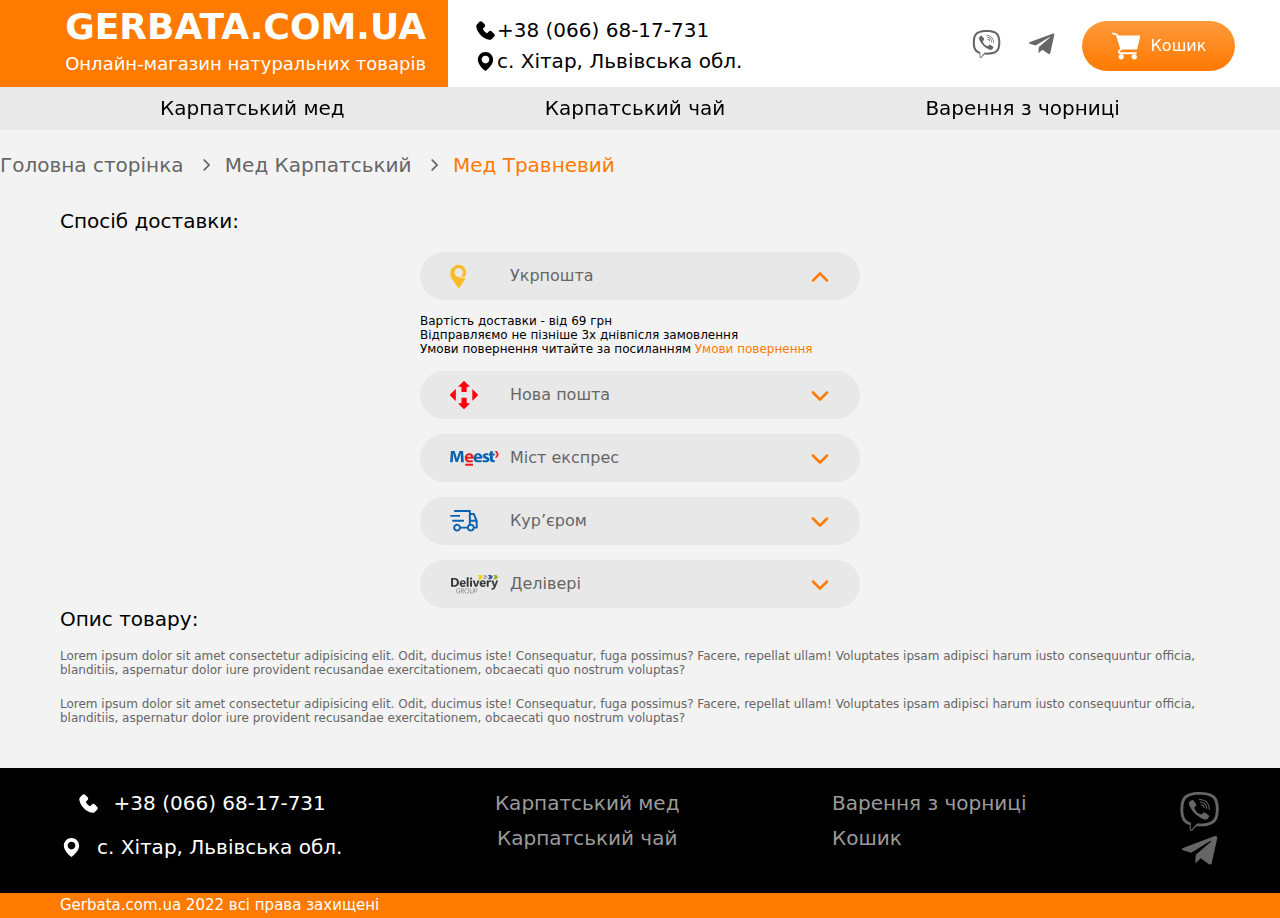
==== commit 8f276a0b: "." ====
--- a/product-gallery.html
+++ b/product-gallery.html
@@ -4,7 +4,7 @@
     <meta charset="UTF-8" />
     <meta http-equiv="X-UA-Compatible" content="IE=edge" />
     <meta name="viewport" content="width=device-width, initial-scale=1.0" />
-    <title>Document</title>
+    <title>Product-gallery</title>
 
     <link
       rel="stylesheet"
@@ -162,7 +162,7 @@
         </p>
       </div>
 
-      <!-- .............. gallery__wraper__is-none .............. -->
+      <!-- ................. gallery__wraper__is-none ................. -->
       <div class="gallery__wraper__is-none">
         <ul class="wraper__is-none__list list">
           <li class="wraper__is-none__item">
@@ -191,89 +191,23 @@
         </ul>
       </div>
 
-      <!-- <div class="xxx"> -->
-        <!-- .................... gallery .................... -->
-        <section class="gallery">
-          <h2 class="visually-hidden">Галерея-слайд</h2>
-
-          <div class="gallery__item">
-            <input
-              type="radio"
-              id="img-1"
-              checked
-              name="gallery"
-              class="gallery__selector"
-            />
-            <img
-              class="gallery__img"
-              src="https://picsum.photos/id/1015/600/400.jpg"
-              alt=""
-            />
-            <label for="img-1" class="gallery__thumb"
-              ><img src="https://picsum.photos/id/1015/150/100.jpg" alt=""
-            /></label>
-          </div>
-          <div class="gallery__item">
-            <input
-              type="radio"
-              id="img-2"
-              name="gallery"
-              class="gallery__selector"
-            />
-            <img
-              class="gallery__img"
-              src="./img/honey-min.jpg"
-              alt=""
-              width="370"
-              height="555"
-            />
-            <label for="img-2" class="gallery__thumb"
-              ><img src="./img/honey-min.jpg" alt="" width="100" height="100"
-            /></label>
-          </div>
-          <div class="gallery__item">
-            <input
-              type="radio"
-              id="img-3"
-              name="gallery"
-              class="gallery__selector"
-            />
-            <img
-              class="gallery__img"
-              src="https://picsum.photos/id/1057/600/400.jpg"
-              alt=""
-            />
-            <label for="img-3" class="gallery__thumb"
-              ><img src="https://picsum.photos/id/1057/150/100.jpg" alt=""
-            /></label>
-          </div>
-          <div class="gallery__item">
-            <input
-              type="radio"
-              id="img-4"
-              name="gallery"
-              class="gallery__selector"
-            />
-            <img
-              class="gallery__img"
-              src="https://picsum.photos/id/106/600/400.jpg"
-              alt=""
-            />
-            <label for="img-4" class="gallery__thumb"
-              ><img src="https://picsum.photos/id/106/150/100.jpg" alt=""
-            /></label>
-          </div>
-        </section>
-
-        <!-- .................... gallery__delivery .................... -->
-        <section class="gallery__delivery">
-          <div class="container">
+      <!-- ................... gallery  gallery__delivery ................... -->
+      <section class="gallery__gallery__delivery">
+        <div class="container">
+          <!-- .................... gallery .................... -->
+          <div class="gallery__one">
+            <h2 class="visually-hidden">Галерея-слайд</h2>
+
+            <!--  -->
+
+          <!-- .....,,,,,,,,,,,,,............... gallery__delivery .......,,,,,,,,,,,,,............. -->
+          <div class="gallery__delivery">
             <h2 class="gallery__title-h2">Спосіб доставки:</h2>
 
             <ul class="delivery__list list">
               <li class="delivery__item">
                 <a href="" class="delivery__link">
-                  <svg class="gallery__nav__icon-link">
+                  <svg class="delivery__nav__icon-link">
                     <use href="./img/icons.svg#icon-form-map"></use>
                   </svg>
                   Укрпошта
@@ -342,8 +276,8 @@
               </li>
             </ul>
           </div>
-        </section>
-      <!-- </div> -->
+        </div>
+      </section>
 
       <!-- .................... description .................... -->
       <section class="description">
--- a/css/main.min.css
+++ b/css/main.min.css
@@ -1 +1 @@
-body{box-sizing:border-box;color:#000;background-color:#f3f3f3}.list{padding:0;margin:0;list-style:none}a{text-decoration:none;margin:0;padding:0}img{display:block;max-width:100%;height:auto;margin:0}h1,h2,h3,h4,p{margin:0}.visually-hidden{position:absolute;width:1px;height:1px;margin:-1px;border:0;padding:0;white-space:nowrap;clip-path:inset(100%);clip:rect(0 0 0 0);overflow:hidden}.container{margin-left:auto;margin-right:auto;padding-left:20px;padding-right:20px}@media screen and (min-width: 480px){.container{width:480px}}@media screen and (min-width: 768px){.container{width:768px}}@media screen and (min-width: 1200px){.container{width:1200px}}.button{display:flex;align-items:center;justify-content:center;margin:0 auto;width:100%;height:33px;border:none;background:linear-gradient(180deg, #ff993c 0%, #ff7a00 100%);border-radius:16px;font-size:16px;line-height:.66;color:#fff;cursor:pointer}.button:hover,.button:focus{background:linear-gradient(180deg, #c45f02 0%, #ff7a00 100%)}@media screen and (min-width: 768px){.button{width:125px;height:38px;border-radius:19px;margin:0;margin-left:auto}}@media screen and (min-width: 1200px){.button{width:153px;height:50px;border-radius:25px}}.plus__icon-svg{width:18px;height:18px;margin-right:8px}.curent__btn{display:flex;align-items:center;justify-content:center;margin:0 auto;width:100%;height:33px;border:1px solid #ff891c;background-color:rgba(0,0,0,0);border-radius:16px;font-size:16px;line-height:.66;color:#ff891c;cursor:pointer}@media screen and (min-width: 768px){.curent__btn{width:125px;height:38px;border-radius:19px;margin:0;margin-left:auto}}@media screen and (min-width: 1200px){.curent__btn{width:153px;height:50px;border-radius:25px}}.curent__btn:hover,.curent__btn:focus{border:linear-gradient(180deg, #c45f02 0%, #ff7a00 100%)}.curent__icon-svg{width:18px;height:18px;margin-right:8px;fill:#ff891c}.ct-border{margin-bottom:16px;border-top:1px solid #dadada}.thank-you__border{margin:0;margin-bottom:55px}.section__title{margin-bottom:16px;font-weight:400;font-size:24px}@media screen and (min-width: 768px){.section__title{font-size:34px}}@media screen and (min-width: 1200px){.section__title{font-size:48px}}.ct-linc__adn{display:flex;align-items:center;margin-top:20px;margin-bottom:30px}@media screen and (min-width: 1200px){.ct-linc__adn{margin-top:57px}}.container__link{margin-left:10px;color:#666;font-size:16px;line-height:1}@media screen and (min-width: 1200px){.container__link{margin:0;margin-left:auto}}.container__svg{width:26px;height:10px}.section__title-h3{margin-bottom:16px;font-weight:400;font-size:16px;color:#666}@media screen and (min-width: 768px){.section__title-h3{font-size:18px;margin-bottom:22px}}@media screen and (min-width: 1200px){.section__title-h3{font-size:20px;line-height:.83;margin-bottom:30px}}.page-header{position:sticky;top:0;z-index:2}.container__page-header{display:flex}@media screen and (max-width: 767px){.container__page-header{display:none}}.header-logo{width:35%;padding-right:22px;background-color:#ff7a00}.header-logo__link{display:block;height:87px}.logo__text{text-align:right;display:block;font-weight:700;font-size:22px;line-height:1.5;text-transform:uppercase;color:#fff}@media screen and (max-width: 1199px){.logo__text{padding-top:14px}}@media screen and (min-width: 1200px){.logo__text{font-size:36px}}.logo__span{text-align:right;display:block;font-size:11px;color:#fff}@media screen and (min-width: 1200px){.logo__span{font-size:18px}}.nav{display:flex;align-items:center;width:65%;height:87px;padding:15px 26px 10px 26px;background-color:#fff}.nav__item{margin-bottom:8px}.nav__item:last-child{margin-bottom:0}.nav__link{color:#000;display:flex;align-items:center}@media screen and (min-width: 768px){.nav__link{font-size:15px}}@media screen and (min-width: 1200px){.nav__link{font-size:20px}}.nav__social-icon{width:23px;height:23px;fill:#000}.second-nav__list{display:flex;align-items:center;margin-left:40px}@media screen and (min-width: 1200px){.second-nav__list{margin-left:230px}}.second-nav__item{margin-right:26px}.second-nav__item:last-child{margin-right:0}.second-nav__link{fill:#666}.second-nav__social-icon{width:29px;height:28px}.header__button{display:flex;align-items:center;justify-content:center;margin:0 auto;width:100%;height:33px;border:none;background:linear-gradient(180deg, #ff993c 0%, #ff7a00 100%);border-radius:16px;font-size:16px;line-height:.66;color:#fff}.header__button:hover,.header__button:focus{background:linear-gradient(180deg, #c45f02 0%, #ff7a00 100%)}@media screen and (min-width: 768px){.header__button{width:125px;height:38px;border-radius:19px;margin:0;margin-left:auto}}@media screen and (min-width: 1200px){.header__button{width:153px;height:50px;border-radius:25px}}.header__button__icon-svg{width:28px;height:28px;margin-right:11px}.menu-hed{background-color:#e9e9e9}@media screen and (max-width: 767px){.menu-hed{display:none}}.menu-hed__list{display:flex;align-items:center;justify-content:space-around}.menu-hed__link{display:block;padding:10px 0;color:#000;font-size:20px}.hero__bg{margin-top:18px;margin-bottom:18px;width:300px;height:200px;background-image:url(../img/hero-bg-min.jpg);background-repeat:no-repeat;background-position:center;background-size:cover;border-radius:25px}@media screen and (min-width: 480px){.hero__bg{margin-top:24px;margin-bottom:24px;width:440px;height:250px}}@media screen and (min-width: 768px){.hero__bg{margin-top:40px;margin-bottom:40px;width:720px;height:340px}}@media screen and (min-width: 1200px){.hero__bg{margin-top:55px;margin-bottom:55px;width:1140px;height:440px}}.honey__list{display:flex;flex-wrap:wrap;align-items:center;justify-content:center}@media screen and (min-width: 480px){.honey__list{align-items:start;justify-content:start;margin:-15px}}@media screen and (max-width: 479px){.honey__item{margin-bottom:30px}.honey__item:last-child{margin-bottom:0}}@media screen and (min-width: 480px){.honey__item{width:calc(100% - 60px)/2;margin:15px}}@media screen and (min-width: 768px){.honey__item{width:calc((100% - 90px)/3)}}@media screen and (min-width: 1200px){.honey__item{width:calc((100% - 120px)/4)}}.honey__img{width:100%;margin-bottom:8px}@media screen and (min-width: 480px){.honey__img{width:205px;height:205px}}@media screen and (min-width: 768px){.honey__img{width:100%;height:100%}}.honey__title{margin-bottom:8px;font-size:16px}@media screen and (min-width: 768px){.honey__title{font-size:20px}}@media screen and (min-width: 1200px){.honey__title{font-size:24px}}.honey__text{display:flex;align-items:center;margin-bottom:8px;color:#2eb84c;font-size:8px}@media screen and (min-width: 768px){.honey__text{font-size:10px}}@media screen and (min-width: 1200px){.honey__text{font-size:14px}}.honey__text::before{content:"";width:6px;height:4px;margin-right:10px;background-image:url(../img/halochka.svg);background-size:contain;background-repeat:no-repeat}@media screen and (min-width: 768px){.honey__text::before{width:10px;height:8px}}@media screen and (min-width: 1200px){.honey__text::before{width:14px;height:10px}}@media screen and (min-width: 768px){.honey__tablet-ct{display:flex;align-items:center}}.honey__text-sum{font-size:24px;line-height:1;text-transform:uppercase}@media screen and (max-width: 767px){.honey__text-sum{margin-bottom:15px}}@media screen and (min-width: 768px){.honey__text-sum{font-size:28px}}@media screen and (min-width: 1200px){.honey__text-sum{font-size:30px}}.tea__list{display:flex;flex-wrap:wrap;align-items:center;justify-content:center}@media screen and (min-width: 480px){.tea__list{align-items:start;justify-content:start;margin:-15px}}@media screen and (max-width: 479px){.tea__item{margin-bottom:30px}.tea__item:last-child{margin-bottom:0}}@media screen and (min-width: 480px){.tea__item{width:calc(100% - 60px)/2;margin:15px}}@media screen and (min-width: 768px){.tea__item{width:calc((100% - 90px)/3)}}@media screen and (min-width: 1200px){.tea__item{width:calc((100% - 120px)/4)}}.tea__img{width:100%;margin-bottom:8px}@media screen and (min-width: 480px){.tea__img{width:205px;height:205px}}@media screen and (min-width: 768px){.tea__img{width:100%;height:100%}}.tea__title{margin-bottom:8px;font-size:16px}@media screen and (min-width: 768px){.tea__title{font-size:20px}}@media screen and (min-width: 1200px){.tea__title{font-size:24px}}.tea__text{display:flex;align-items:center;margin-bottom:8px;color:#2eb84c;font-size:8px}@media screen and (min-width: 768px){.tea__text{font-size:10px}}@media screen and (min-width: 1200px){.tea__text{font-size:14px}}.tea__text::before{content:"";width:6px;height:4px;margin-right:10px;background-image:url(../img/halochka.svg);background-size:contain;background-repeat:no-repeat}@media screen and (min-width: 768px){.tea__text::before{width:10px;height:8px}}@media screen and (min-width: 1200px){.tea__text::before{width:14px;height:10px}}@media screen and (min-width: 768px){.tea__tablet-ct{display:flex;align-items:center}}.tea__text-sum{font-size:24px;line-height:1;text-transform:uppercase}@media screen and (max-width: 767px){.tea__text-sum{margin-bottom:15px}}@media screen and (min-width: 768px){.tea__text-sum{font-size:28px}}@media screen and (min-width: 1200px){.tea__text-sum{font-size:30px}}.section__bilberry{padding-bottom:39px}.bilberry__list{display:flex;flex-wrap:wrap;align-items:center;justify-content:center}@media screen and (min-width: 480px){.bilberry__list{align-items:start;justify-content:start;margin:-15px}}@media screen and (max-width: 479px){.bilberry__item{margin-bottom:30px}.bilberry__item:last-child{margin-bottom:0}}@media screen and (min-width: 480px){.bilberry__item{width:calc(100% - 60px)/2;margin:15px}}@media screen and (min-width: 768px){.bilberry__item{width:calc((100% - 90px)/3)}}@media screen and (min-width: 1200px){.bilberry__item{width:calc((100% - 120px)/4)}}.bilberry__img{width:100%;margin-bottom:8px}@media screen and (min-width: 480px){.bilberry__img{width:205px;height:205px}}@media screen and (min-width: 768px){.bilberry__img{width:100%;height:100%}}.bilberry__title{margin-bottom:8px;font-size:16px}@media screen and (min-width: 768px){.bilberry__title{font-size:20px}}@media screen and (min-width: 1200px){.bilberry__title{font-size:24px}}.bilberry__text{display:flex;align-items:center;margin-bottom:8px;color:#2eb84c;font-size:8px}@media screen and (min-width: 768px){.bilberry__text{font-size:10px}}@media screen and (min-width: 1200px){.bilberry__text{font-size:14px}}.bilberry__text::before{content:"";width:6px;height:4px;margin-right:10px;background-image:url(../img/halochka.svg);background-size:contain;background-repeat:no-repeat}@media screen and (min-width: 768px){.bilberry__text::before{width:10px;height:8px}}@media screen and (min-width: 1200px){.bilberry__text::before{width:14px;height:10px}}@media screen and (min-width: 768px){.bilberry__tablet-ct{display:flex;align-items:center}}.bilberry__text-sum{font-size:24px;line-height:1;text-transform:uppercase}@media screen and (max-width: 767px){.bilberry__text-sum{margin-bottom:15px}}@media screen and (min-width: 768px){.bilberry__text-sum{font-size:28px}}@media screen and (min-width: 1200px){.bilberry__text-sum{font-size:30px}}.thanks__hero-fon{background-image:url(../../img/photo_2022-min.jpg);background-repeat:no-repeat;background-position:center;background-size:cover}.thanks__hero{text-align:center}.thanks-cnt__img{padding:38px 0}.thanks__icon-img{margin:0 auto;width:102px;height:105px}@media screen and (min-width: 768px){.thanks__icon-img{width:138px;height:141px}}.thanks__hero__h1{margin-bottom:20px;font-size:30px}@media screen and (min-width: 768px){.thanks__hero__h1{font-size:48px}}.thanks__hero__text{margin-bottom:40px;font-size:16px}@media screen and (min-width: 768px){.thanks__hero__text{font-size:20px}}.thanks__hero__link{color:#ff7a00;font-size:20px}.thanks__hero__icon-svg{width:26px;height:10px;margin-right:10px}.thank-you__section{padding:34px 0 67px 0}.selected__section{padding:74px 0;background-color:#f3f3f3}.selected__title-h2{margin-bottom:38px;font-size:20px}.selected__item{display:flex;margin-bottom:19px}.selected__item:last-child{margin-bottom:0}.selected__border-li{border-top:1px solid #e9e9e9;transform:rotate(180deg);margin-bottom:19px}.selected__border-li:last-child{margin-bottom:0}.selected__link{margin-right:12px}@media screen and (min-width: 480px){.selected__link{margin-right:24px}}.selected__img{width:98px;height:98px}.selected__title{margin-bottom:8px;font-size:24px}.selected__text{margin-bottom:14px;font-size:14px}.selected__text-sum{font-size:30px;line-height:24px;text-transform:uppercase}.selected__span{margin-left:8px;font-size:14px}.modal{position:fixed;top:0;left:0;width:100%;height:100%;background:rgba(0,0,0,.5);overflow:scroll}.modal.is-hidden{opacity:0;pointer-events:none}.modal-window{position:absolute;top:5%;left:50%;transform:translate(-50%);background:#fff;border-radius:15px}@media screen and (min-width: 320px){.modal-window{width:320px}}@media screen and (min-width: 450px){.modal-window{width:440px}}@media screen and (min-width: 768px){.modal-window{width:728px}}@media screen and (min-width: 1200px){.modal-window{width:857px}}.m-f{padding:10px;background-color:#f3f3f3;border-radius:15px 15px 0 0}@media screen and (min-width: 450px){.m-f{padding:20px}}@media screen and (min-width: 768px){.m-f{padding:30px 30px 22px 30px}}.modal-title{margin-bottom:31px;font-size:20px}.modal-button{display:flex;position:absolute;top:10px;right:10px;align-items:center;justify-content:center;border:none;width:30px;height:30px;cursor:pointer;background:rgba(0,0,0,0)}.modal-svg{top:8px;right:8px;border:none;width:18px;height:18px;fill:#ff7a00}@media screen and (min-width: 768px){.modal__item{display:flex;align-items:center;justify-content:space-between}}.modal__wrap{display:flex;align-items:center;margin-bottom:17px}@media screen and (min-width: 768px){.modal__wrap{margin:0}}.modal__img{width:89px;height:89px;margin-right:14px}@media screen and (min-width: 768px){.modal__img{margin-right:17px}}.modal__title{font-size:22px}@media screen and (min-width: 768px){.modal__title{font-size:24px}}.modal__container{display:flex}.modal__span{display:flex;align-items:center;font-size:24px}@media screen and (min-width: 768px){.modal__span{margin-right:80px}}@media screen and (min-width: 1200px){.modal__span{margin-right:140px}}.modal__svg{width:30px;height:30px;cursor:pointer}.modal__icon-minus{margin-right:23px}.modal__icon-plys{margin-left:23px}.modal__text{margin-left:auto;font-size:30px}.modal__icon-koshik{width:22px;height:22px;margin-left:9px;cursor:pointer}@media screen and (min-width: 768px){.modal__icon-koshik{margin-left:16px}}@media screen and (min-width: 768px){.modal__icon-koshik{margin-left:30px}}.modal__border-li{margin:19px 0 26px 0;border-top:1px solid #dadada}.modal-sum__li{display:flex;align-items:center;justify-content:flex-end;color:#666;font-size:20px}.modal-sum__span{margin-left:12px;color:#ff7a00;font-size:30px}.modal-form__title{margin-bottom:30px;font-weight:400;font-size:32px}.modal-form{background-color:#fff;border-radius:0 0 15px 15px;padding:10px}@media screen and (min-width: 450px){.modal-form{padding:20px}}@media screen and (min-width: 1200px){.modal-form{padding:30px}}@media screen and (min-width: 768px){.form-containrt__label{display:flex;justify-content:space-between;margin-bottom:20px}}.modal-form__label{margin-bottom:15px}.modal-form__label:last-child{margin:0}@media screen and (min-width: 768px){.modal-form__label{margin:0}}.modai-form__input{width:100%;height:45px;margin-bottom:15px;padding-left:11px;background-color:#f3f3f3;border:none}@media screen and (min-width: 768px){.modai-form__input{width:330px;margin:0}}@media screen and (min-width: 1200px){.modai-form__input{width:390px;margin:0}}.modal-form__textarea{resize:none;width:100%;height:255px;padding:11px;margin-bottom:15px;background-color:#f3f3f3;border:none}@media screen and (min-width: 768px){.modal-form__textarea{margin-bottom:30px;height:114px}}.form-button__submit{display:flex;align-items:center;justify-content:center;width:100%;margin:0 auto}@media screen and (min-width: 480px){.form-button__submit{width:257px}}.scroll-up{position:fixed;left:40px;bottom:40px;z-index:1000;display:flex;align-items:center;justify-content:center;width:40px;height:40px;color:#fff;fill:#ff7a00;cursor:pointer;visibility:hidden;border-radius:50%;box-shadow:inset 0 0 0 3px;opacity:0;transform:translateY(20px);transition-property:fill,opacity,transform;transition-duration:250ms;transition-timing-function:cubic-bezier(0.4, 0, 0.2, 1)}.scroll-up:hover,.scroll-up:focus{fill:#ff7a00}.scroll-up__icon{position:absolute;top:50%;left:50%;transform:translate(-50%, -60%);width:20px;height:20px}@media screen and (min-width: 1200px){.scroll-up__icon{width:25px;height:25px}}.scroll-up--active{visibility:visible;opacity:1;transform:translateY(0)}.scroll-up__sircle-path{fill:none;stroke:#ff7a00;stroke-width:4px}.mobile__container__tel{display:flex;align-items:center;position:sticky;margin-bottom:24px}.menu-toggle{min-height:68px;min-width:68px;display:flex;align-items:center;justify-content:center;margin:0;padding:0;background-color:#ff7a00;cursor:pointer;border:none;outline:none}@media(min-width: 768px){.menu-toggle{display:none}}.menu-toggle__icon-menu{width:18px;height:18px;fill:#fff}.menu-container{position:fixed;top:0;left:0;width:100vw;height:100vh;background-color:#ff7a00;z-index:999;transform:translateX(100%);transition:transform 250ms ease-in-out}.menu-container.is-open{transform:translateX(0)}.menu-container .menu-toggle{background-color:#854102}.menu-container{overflow:scroll}.secondery__menu__basket{min-height:68px;min-width:68px;padding:0;margin:0;margin-left:auto;background-color:#ff7a00;cursor:pointer;border:none;outline:none}@media(min-width: 768px){.secondery__menu__basket{display:none}}.secondery__menu__basket__icon{width:26px;height:25px}.mobile__container__logo{width:100%;height:68px;text-align:center;margin:0;padding-top:9px;background-color:#fff}@media screen and (min-width: 480px){.mobile__container__logo{padding-top:3px}}@media(min-width: 768px){.mobile__container__logo{display:none}}.mobile__header-logo__link{color:#000}.mobile__logo__text{font-size:25px}@media screen and (min-width: 480px){.mobile__logo__text{font-size:32px}}.mobile__logo__span{font-size:10px}@media screen and (min-width: 480px){.mobile__logo__span{font-size:12px}}.mobile-menu__item{margin-bottom:9px}.mobile-menu__item:last-child{margin:0}.mobile-menu__link{display:flex;align-items:center;height:46px;padding-left:10px;font-size:24px;color:#fff;background-color:#ee7200}@media screen and (min-width: 480px){.mobile-menu__link{padding-left:20px}}.mobile__footer{margin-top:100%}.gallery__title-h2{margin-bottom:19px;font-weight:400;font-size:20px}.gallery__wraper__is-none{margin-bottom:33px}@media screen and (max-width: 767px){.gallery__wraper__is-none{display:none}}.wraper__is-none__list{display:flex;align-items:center}.wraper__is-none__item{margin-right:12px}.wraper__is-none__item:last-child{margin:0}.wraper__is-none__link{color:#666;font-size:20px}.wraper__is-none__icon{width:14px;height:14px;margin-left:9px}.wraper__is-none__link-active{color:#ff7a00}img{vertical-align:top}.gallery{display:flex;margin:0 auto;max-width:555px;position:relative;padding-top:66.6666666667%}@media screen and (min-width: 555px){.gallery{padding-top:370px}}.gallery__img{position:absolute;top:0;left:0;opacity:0;transition:opacity .3s ease-in-out}.gallery__thumb{padding-top:6px;margin:6px;display:block}.gallery__selector{position:absolute;opacity:0;visibility:hidden}.gallery__selector:checked+.gallery__img{opacity:1}.gallery__selector:checked~.gallery__thumb>img{box-shadow:0 0 0 .1px #ff7a00}@media screen and (min-width: 768px){.gallery__wraper__none{display:none}}.gallery__nav__link{display:flex;align-items:center;padding:0 12px;margin-bottom:16px;color:#ff7a00;font-size:16px}.gallery__icon-halochka-left{width:12px;height:12px;margin-right:9px}.gallery__nav__title{margin-bottom:20px;padding:0 12px;font-size:40px;line-height:1}.gallery__nav__text{margin-bottom:29px;padding:0 12px;color:#2eb84c;font-size:14px}.gallery__icon-halochka{width:14px;height:10px}.description{padding-bottom:42px}.description__text{margin-bottom:20px;color:#666;font-weight:400;font-size:12px}.description__text:last-child{margin:0}.gallery__delivery{margin-bottom:42px;padding:0}.delivery__list{margin:0 auto;padding:0;width:100%}@media screen and (min-width: 480px){.delivery__list{width:440px}}.delivery__item{margin-bottom:15px}.delivery__item:last-child{margin:0}.delivery__link{display:flex;align-items:center;width:100%;height:40px;border-radius:48px;background-color:#e8e8e8;padding:0 15px;color:#666;font-size:16px}@media screen and (min-width: 480px){.delivery__link{height:48px;padding:0 30px}}.gallery__nav__icon-link{width:17px;height:25px;margin-right:43px}.delivery__icon-halochka{width:20px;height:20px;margin-left:auto}.delivery__item__text{width:100%;height:auto;padding:0;background-color:rgba(0,0,0,0);font-size:12px}.delivery__text{font-size:12px}.delivery__text__span-link{color:#ff7a00}.delivery__icon-nova-poshta{width:28px;height:28px;margin-right:32px}.delivery__icon-meest{width:49px;height:15px;margin-right:11px}.delivery__icon-mashina{width:28px;height:22px;margin-right:32px}.delivery__icon-delivery{width:49px;height:19px;margin-right:11px}.footer{background-color:#000;padding-top:24px}.footer__container{display:block;text-align:center;padding-bottom:23px}@media screen and (min-width: 768px){.footer__container{display:flex;justify-content:space-between}}.address{font-style:normal;text-align:center;margin:0 auto;margin-bottom:45px}@media screen and (min-width: 768px){.address{margin:0}}.address__item{display:flex;align-items:center;justify-content:center;margin-bottom:10px}.address__item:last-child{margin-bottom:0}@media screen and (min-width: 768px){.address__item{margin-bottom:21px}}.address__link{color:#fff;font-size:20px;display:flex;align-items:center}@media screen and (min-width: 768px){.address__link{font-size:16px}}@media screen and (min-width: 1200px){.address__link{font-size:20px}}.address__link:hover,.address__link:focus{color:#fff}.address__map-icon,.address__phone-icon{width:23px;height:23px;margin-right:14px;fill:#fff}.footer__second{margin-bottom:30px}@media screen and (min-width: 768px){.footer__second{margin:0}}@media screen and (max-width: 768px){.second__item{margin-bottom:30px}.second__item:last-child{margin:0}}@media screen and (min-width: 768px){.second__item{margin-bottom:12px}.second__item:last-child{margin-bottom:0}}.second__link{color:#9b9b9b;font-size:20px}@media screen and (min-width: 768px){.second__link{font-size:16px}}@media screen and (min-width: 1200px){.second__link{font-size:20px}}.second__link:hover,.second__link:focus{color:#fff}.footer__third{margin-bottom:30px}@media screen and (min-width: 768px){.footer__third{margin:0}}@media screen and (max-width: 767px){.third__item{margin-bottom:30px}.third__item:last-child{margin-bottom:0}}@media screen and (min-width: 768px){.third__item{text-align:left;margin-bottom:12px}.third__item:last-child{margin-bottom:0}}.third__link{color:#9b9b9b;font-size:20px}@media screen and (min-width: 768px){.third__link{font-size:16px}}@media screen and (min-width: 1200px){.third__link{font-size:20px}}.third__link:hover,.third__link:focus{color:#fff}.fourth__list{display:flex;align-items:center;justify-content:center}@media screen and (min-width: 768px){.fourth__list{display:block}}.fourth__item{margin-right:40px}.fourth__item:last-child{margin-right:0}@media screen and (min-width: 768px){.fourth__item{margin:0}}.fourth__link{fill:#666;display:block;width:41px;height:39px}.fourth__link:hover,.fourth__link:focus{fill:#fff}.fourth__social-icon{width:41px;height:39px}.footer__and{background-color:#ff7a00;color:#fff}.and_container{display:block;background-color:#ff7a00}.and__text{height:25px;padding-top:4px;font-size:15px}@media screen and (max-width: 767px){.and__text{text-align:center;height:32px;padding-top:6px}}/*# sourceMappingURL=main.min.css.map */+body{box-sizing:border-box;color:#000;background-color:#f3f3f3}.list{padding:0;margin:0;list-style:none}a{text-decoration:none;margin:0;padding:0}img{display:block;max-width:100%;height:auto;margin:0}h1,h2,h3,h4,p{margin:0}.visually-hidden{position:absolute;width:1px;height:1px;margin:-1px;border:0;padding:0;white-space:nowrap;clip-path:inset(100%);clip:rect(0 0 0 0);overflow:hidden}.container{margin-left:auto;margin-right:auto;padding-left:20px;padding-right:20px}@media screen and (min-width: 480px){.container{width:480px}}@media screen and (min-width: 768px){.container{width:768px}}@media screen and (min-width: 1200px){.container{width:1200px}}.button{display:flex;align-items:center;justify-content:center;margin:0 auto;width:100%;height:33px;border:none;background:linear-gradient(180deg, #ff993c 0%, #ff7a00 100%);border-radius:16px;font-size:16px;line-height:.66;color:#fff;cursor:pointer}.button:hover,.button:focus{background:linear-gradient(180deg, #c45f02 0%, #ff7a00 100%)}@media screen and (min-width: 768px){.button{width:125px;height:38px;border-radius:19px;margin:0;margin-left:auto}}@media screen and (min-width: 1200px){.button{width:153px;height:50px;border-radius:25px}}.plus__icon-svg{width:18px;height:18px;margin-right:8px}.curent__btn{display:flex;align-items:center;justify-content:center;margin:0 auto;width:100%;height:33px;border:1px solid #ff891c;background-color:rgba(0,0,0,0);border-radius:16px;font-size:16px;line-height:.66;color:#ff891c;cursor:pointer}@media screen and (min-width: 768px){.curent__btn{width:125px;height:38px;border-radius:19px;margin:0;margin-left:auto}}@media screen and (min-width: 1200px){.curent__btn{width:153px;height:50px;border-radius:25px}}.curent__btn:hover,.curent__btn:focus{border:linear-gradient(180deg, #c45f02 0%, #ff7a00 100%)}.curent__icon-svg{width:18px;height:18px;margin-right:8px;fill:#ff891c}.ct-border{margin-bottom:16px;border-top:1px solid #dadada}.thank-you__border{margin:0;margin-bottom:55px}.section__title{margin-bottom:16px;font-weight:400;font-size:24px}@media screen and (min-width: 768px){.section__title{font-size:34px}}@media screen and (min-width: 1200px){.section__title{font-size:48px}}.ct-linc__adn{display:flex;align-items:center;margin-top:20px;margin-bottom:30px}@media screen and (min-width: 1200px){.ct-linc__adn{margin-top:57px}}.container__link{margin-left:10px;color:#666;font-size:16px;line-height:1}@media screen and (min-width: 1200px){.container__link{margin:0;margin-left:auto}}.container__svg{width:26px;height:10px}.section__title-h3{margin-bottom:16px;font-weight:400;font-size:16px;color:#666}@media screen and (min-width: 768px){.section__title-h3{font-size:18px;margin-bottom:22px}}@media screen and (min-width: 1200px){.section__title-h3{font-size:20px;line-height:.83;margin-bottom:30px}}.page-header{position:sticky;top:0}.container__page-header{display:flex}@media screen and (max-width: 767px){.container__page-header{display:none}}.header-logo{width:35%;padding-right:22px;background-color:#ff7a00}.header-logo__link{display:block;height:87px}.logo__text{text-align:right;display:block;font-weight:700;font-size:22px;line-height:1.5;text-transform:uppercase;color:#fff}@media screen and (max-width: 1199px){.logo__text{padding-top:14px}}@media screen and (min-width: 1200px){.logo__text{font-size:36px}}.logo__span{text-align:right;display:block;font-size:11px;color:#fff}@media screen and (min-width: 1200px){.logo__span{font-size:18px}}.nav{display:flex;align-items:center;width:65%;height:87px;padding:15px 26px 10px 26px;background-color:#fff}.nav__item{margin-bottom:8px}.nav__item:last-child{margin-bottom:0}.nav__link{color:#000;display:flex;align-items:center}@media screen and (min-width: 768px){.nav__link{font-size:15px}}@media screen and (min-width: 1200px){.nav__link{font-size:20px}}.nav__social-icon{width:23px;height:23px;fill:#000}.second-nav__list{display:flex;align-items:center;margin-left:40px}@media screen and (min-width: 1200px){.second-nav__list{margin-left:230px}}.second-nav__item{margin-right:26px}.second-nav__item:last-child{margin-right:0}.second-nav__link{fill:#666}.second-nav__social-icon{width:29px;height:28px}.header__button{display:flex;align-items:center;justify-content:center;margin:0 auto;width:100%;height:33px;border:none;background:linear-gradient(180deg, #ff993c 0%, #ff7a00 100%);border-radius:16px;font-size:16px;line-height:.66;color:#fff}.header__button:hover,.header__button:focus{background:linear-gradient(180deg, #c45f02 0%, #ff7a00 100%)}@media screen and (min-width: 768px){.header__button{width:125px;height:38px;border-radius:19px;margin:0;margin-left:auto}}@media screen and (min-width: 1200px){.header__button{width:153px;height:50px;border-radius:25px}}.header__button__icon-svg{width:28px;height:28px;margin-right:11px}.menu-hed{background-color:#e9e9e9}@media screen and (max-width: 767px){.menu-hed{display:none}}.menu-hed__list{display:flex;align-items:center;justify-content:space-around}.menu-hed__link{display:block;padding:10px 0;color:#000;font-size:20px}.hero__bg{margin-top:18px;margin-bottom:18px;width:300px;height:200px;background-image:url(../img/hero-bg-min.jpg);background-repeat:no-repeat;background-position:center;background-size:cover;border-radius:25px}@media screen and (min-width: 480px){.hero__bg{margin-top:24px;margin-bottom:24px;width:440px;height:250px}}@media screen and (min-width: 768px){.hero__bg{margin-top:40px;margin-bottom:40px;width:720px;height:340px}}@media screen and (min-width: 1200px){.hero__bg{margin-top:55px;margin-bottom:55px;width:1140px;height:440px}}.honey__list{display:flex;flex-wrap:wrap;align-items:center;justify-content:center}@media screen and (min-width: 480px){.honey__list{align-items:start;justify-content:start;margin:-15px}}@media screen and (max-width: 479px){.honey__item{margin-bottom:30px}.honey__item:last-child{margin-bottom:0}}@media screen and (min-width: 480px){.honey__item{width:calc(100% - 60px)/2;margin:15px}}@media screen and (min-width: 768px){.honey__item{width:calc((100% - 90px)/3)}}@media screen and (min-width: 1200px){.honey__item{width:calc((100% - 120px)/4)}}.honey__img{width:100%;margin-bottom:8px}@media screen and (min-width: 480px){.honey__img{width:205px;height:205px}}@media screen and (min-width: 768px){.honey__img{width:100%;height:100%}}.honey__title{margin-bottom:8px;font-size:16px}@media screen and (min-width: 768px){.honey__title{font-size:20px}}@media screen and (min-width: 1200px){.honey__title{font-size:24px}}.honey__text{display:flex;align-items:center;margin-bottom:8px;color:#2eb84c;font-size:8px}@media screen and (min-width: 768px){.honey__text{font-size:10px}}@media screen and (min-width: 1200px){.honey__text{font-size:14px}}.honey__text::before{content:"";width:6px;height:4px;margin-right:10px;background-image:url(../img/halochka.svg);background-size:contain;background-repeat:no-repeat}@media screen and (min-width: 768px){.honey__text::before{width:10px;height:8px}}@media screen and (min-width: 1200px){.honey__text::before{width:14px;height:10px}}@media screen and (min-width: 768px){.honey__tablet-ct{display:flex;align-items:center}}.honey__text-sum{font-size:24px;line-height:1;text-transform:uppercase}@media screen and (max-width: 767px){.honey__text-sum{margin-bottom:15px}}@media screen and (min-width: 768px){.honey__text-sum{font-size:28px}}@media screen and (min-width: 1200px){.honey__text-sum{font-size:30px}}.tea__list{display:flex;flex-wrap:wrap;align-items:center;justify-content:center}@media screen and (min-width: 480px){.tea__list{align-items:start;justify-content:start;margin:-15px}}@media screen and (max-width: 479px){.tea__item{margin-bottom:30px}.tea__item:last-child{margin-bottom:0}}@media screen and (min-width: 480px){.tea__item{width:calc(100% - 60px)/2;margin:15px}}@media screen and (min-width: 768px){.tea__item{width:calc((100% - 90px)/3)}}@media screen and (min-width: 1200px){.tea__item{width:calc((100% - 120px)/4)}}.tea__img{width:100%;margin-bottom:8px}@media screen and (min-width: 480px){.tea__img{width:205px;height:205px}}@media screen and (min-width: 768px){.tea__img{width:100%;height:100%}}.tea__title{margin-bottom:8px;font-size:16px}@media screen and (min-width: 768px){.tea__title{font-size:20px}}@media screen and (min-width: 1200px){.tea__title{font-size:24px}}.tea__text{display:flex;align-items:center;margin-bottom:8px;color:#2eb84c;font-size:8px}@media screen and (min-width: 768px){.tea__text{font-size:10px}}@media screen and (min-width: 1200px){.tea__text{font-size:14px}}.tea__text::before{content:"";width:6px;height:4px;margin-right:10px;background-image:url(../img/halochka.svg);background-size:contain;background-repeat:no-repeat}@media screen and (min-width: 768px){.tea__text::before{width:10px;height:8px}}@media screen and (min-width: 1200px){.tea__text::before{width:14px;height:10px}}@media screen and (min-width: 768px){.tea__tablet-ct{display:flex;align-items:center}}.tea__text-sum{font-size:24px;line-height:1;text-transform:uppercase}@media screen and (max-width: 767px){.tea__text-sum{margin-bottom:15px}}@media screen and (min-width: 768px){.tea__text-sum{font-size:28px}}@media screen and (min-width: 1200px){.tea__text-sum{font-size:30px}}.section__bilberry{padding-bottom:39px}.bilberry__list{display:flex;flex-wrap:wrap;align-items:center;justify-content:center}@media screen and (min-width: 480px){.bilberry__list{align-items:start;justify-content:start;margin:-15px}}@media screen and (max-width: 479px){.bilberry__item{margin-bottom:30px}.bilberry__item:last-child{margin-bottom:0}}@media screen and (min-width: 480px){.bilberry__item{width:calc(100% - 60px)/2;margin:15px}}@media screen and (min-width: 768px){.bilberry__item{width:calc((100% - 90px)/3)}}@media screen and (min-width: 1200px){.bilberry__item{width:calc((100% - 120px)/4)}}.bilberry__img{width:100%;margin-bottom:8px}@media screen and (min-width: 480px){.bilberry__img{width:205px;height:205px}}@media screen and (min-width: 768px){.bilberry__img{width:100%;height:100%}}.bilberry__title{margin-bottom:8px;font-size:16px}@media screen and (min-width: 768px){.bilberry__title{font-size:20px}}@media screen and (min-width: 1200px){.bilberry__title{font-size:24px}}.bilberry__text{display:flex;align-items:center;margin-bottom:8px;color:#2eb84c;font-size:8px}@media screen and (min-width: 768px){.bilberry__text{font-size:10px}}@media screen and (min-width: 1200px){.bilberry__text{font-size:14px}}.bilberry__text::before{content:"";width:6px;height:4px;margin-right:10px;background-image:url(../img/halochka.svg);background-size:contain;background-repeat:no-repeat}@media screen and (min-width: 768px){.bilberry__text::before{width:10px;height:8px}}@media screen and (min-width: 1200px){.bilberry__text::before{width:14px;height:10px}}@media screen and (min-width: 768px){.bilberry__tablet-ct{display:flex;align-items:center}}.bilberry__text-sum{font-size:24px;line-height:1;text-transform:uppercase}@media screen and (max-width: 767px){.bilberry__text-sum{margin-bottom:15px}}@media screen and (min-width: 768px){.bilberry__text-sum{font-size:28px}}@media screen and (min-width: 1200px){.bilberry__text-sum{font-size:30px}}.thanks__hero-fon{background-image:url(../../img/photo_2022-min.jpg);background-repeat:no-repeat;background-position:center;background-size:cover}.thanks__hero{text-align:center}.thanks-cnt__img{padding:38px 0}.thanks__icon-img{margin:0 auto;width:102px;height:105px}@media screen and (min-width: 768px){.thanks__icon-img{width:138px;height:141px}}.thanks__hero__h1{margin-bottom:20px;font-size:30px}@media screen and (min-width: 768px){.thanks__hero__h1{font-size:48px}}.thanks__hero__text{margin-bottom:40px;font-size:16px}@media screen and (min-width: 768px){.thanks__hero__text{font-size:20px}}.thanks__hero__link{color:#ff7a00;font-size:20px}.thanks__hero__icon-svg{width:26px;height:10px;margin-right:10px}.thank-you__section{padding:34px 0 67px 0}.selected__section{padding:74px 0;background-color:#f3f3f3}.selected__title-h2{margin-bottom:38px;font-size:20px}.selected__item{display:flex;margin-bottom:19px}.selected__item:last-child{margin-bottom:0}.selected__border-li{border-top:1px solid #e9e9e9;margin-bottom:19px}.selected__border-li:last-child{margin-bottom:0}.selected__link{margin-right:12px}@media screen and (min-width: 480px){.selected__link{margin-right:24px}}.selected__img{width:98px;height:98px}.selected__title{margin-bottom:8px;font-size:24px}.selected__text{margin-bottom:14px;font-size:14px}.selected__text-sum{font-size:30px;line-height:24px;text-transform:uppercase}.selected__span{margin-left:8px;font-size:14px}.modal{position:fixed;top:0;left:0;width:100%;height:100%;background:rgba(0,0,0,.5);overflow:scroll}.modal.is-hidden{opacity:0;pointer-events:none}.modal-window{position:absolute;top:5%;left:50%;transform:translate(-50%);background:#fff;border-radius:15px}@media screen and (min-width: 320px){.modal-window{width:320px}}@media screen and (min-width: 450px){.modal-window{width:440px}}@media screen and (min-width: 768px){.modal-window{width:728px}}@media screen and (min-width: 1200px){.modal-window{width:857px}}.m-f{padding:10px;background-color:#f3f3f3;border-radius:15px 15px 0 0}@media screen and (min-width: 450px){.m-f{padding:20px}}@media screen and (min-width: 768px){.m-f{padding:30px 30px 22px 30px}}.modal-title{margin-bottom:31px;font-size:20px}.modal-button{display:flex;position:absolute;top:10px;right:10px;align-items:center;justify-content:center;border:none;width:30px;height:30px;cursor:pointer;background:rgba(0,0,0,0)}.modal-svg{top:8px;right:8px;border:none;width:18px;height:18px;fill:#ff7a00}@media screen and (min-width: 768px){.modal__item{display:flex;align-items:center;justify-content:space-between}}.modal__wrap{display:flex;align-items:center;margin-bottom:17px}@media screen and (min-width: 768px){.modal__wrap{margin:0}}.modal__img{width:89px;height:89px;margin-right:14px}@media screen and (min-width: 768px){.modal__img{margin-right:17px}}.modal__title{font-size:22px}@media screen and (min-width: 768px){.modal__title{font-size:24px}}.modal__container{display:flex}.modal__span{display:flex;align-items:center;font-size:24px}@media screen and (min-width: 768px){.modal__span{margin-right:80px}}@media screen and (min-width: 1200px){.modal__span{margin-right:140px}}.modal__svg{width:30px;height:30px;cursor:pointer}.modal__icon-minus{margin-right:23px}.modal__icon-plys{margin-left:23px}.modal__text{margin-left:auto;font-size:30px}.modal__icon-koshik{width:22px;height:22px;margin-left:9px;cursor:pointer}@media screen and (min-width: 768px){.modal__icon-koshik{margin-left:16px}}@media screen and (min-width: 768px){.modal__icon-koshik{margin-left:30px}}.modal__border-li{margin:19px 0 26px 0;border-top:1px solid #dadada}.modal-sum__li{display:flex;align-items:center;justify-content:flex-end;color:#666;font-size:20px}.modal-sum__span{margin-left:12px;color:#ff7a00;font-size:30px}.modal-form__title{margin-bottom:30px;font-weight:400;font-size:32px}.modal-form{background-color:#fff;border-radius:0 0 15px 15px;padding:10px}@media screen and (min-width: 450px){.modal-form{padding:20px}}@media screen and (min-width: 1200px){.modal-form{padding:30px}}@media screen and (min-width: 768px){.form-containrt__label{display:flex;justify-content:space-between;margin-bottom:20px}}.modal-form__label{margin-bottom:15px}.modal-form__label:last-child{margin:0}@media screen and (min-width: 768px){.modal-form__label{margin:0}}.modai-form__input{width:100%;height:45px;margin-bottom:15px;padding-left:11px;background-color:#f3f3f3;border:none}@media screen and (min-width: 768px){.modai-form__input{width:330px;margin:0}}@media screen and (min-width: 1200px){.modai-form__input{width:390px;margin:0}}.modal-form__textarea{resize:none;width:100%;height:255px;padding:11px;margin-bottom:15px;background-color:#f3f3f3;border:none}@media screen and (min-width: 768px){.modal-form__textarea{margin-bottom:30px;height:114px}}.form-button__submit{display:flex;align-items:center;justify-content:center;width:100%;margin:0 auto}@media screen and (min-width: 480px){.form-button__submit{width:257px}}.scroll-up{position:fixed;left:40px;bottom:40px;z-index:1000;display:flex;align-items:center;justify-content:center;width:40px;height:40px;color:#fff;fill:#ff7a00;cursor:pointer;visibility:hidden;border-radius:50%;box-shadow:inset 0 0 0 3px;opacity:0;transform:translateY(20px);transition-property:fill,opacity,transform;transition-duration:250ms;transition-timing-function:cubic-bezier(0.4, 0, 0.2, 1)}.scroll-up:hover,.scroll-up:focus{fill:#ff7a00}.scroll-up__icon{position:absolute;top:50%;left:50%;transform:translate(-50%, -60%);width:20px;height:20px}@media screen and (min-width: 1200px){.scroll-up__icon{width:25px;height:25px}}.scroll-up--active{visibility:visible;opacity:1;transform:translateY(0)}.scroll-up__sircle-path{fill:none;stroke:#ff7a00;stroke-width:4px}.mobile__container__tel{display:flex;align-items:center;position:sticky;margin-bottom:24px}.menu-toggle{min-height:68px;min-width:68px;display:flex;align-items:center;justify-content:center;margin:0;padding:0;background-color:#ff7a00;cursor:pointer;border:none;outline:none}@media(min-width: 768px){.menu-toggle{display:none}}.menu-toggle__icon-menu{width:18px;height:18px;fill:#fff}.menu-container{position:fixed;top:0;left:0;width:100vw;height:100vh;background-color:#ff7a00;z-index:999;transform:translateX(100%);transition:transform 250ms ease-in-out}.menu-container.is-open{transform:translateX(0)}.menu-container .menu-toggle{background-color:#854102}.menu-container{overflow:scroll}.secondery__menu__basket{min-height:68px;min-width:68px;padding:0;margin:0;margin-left:auto;background-color:#ff7a00;cursor:pointer;border:none;outline:none}@media(min-width: 768px){.secondery__menu__basket{display:none}}.secondery__menu__basket__icon{width:26px;height:25px}.mobile__container__logo{width:100%;height:68px;text-align:center;margin:0;padding-top:9px;background-color:#fff}@media screen and (min-width: 480px){.mobile__container__logo{padding-top:3px}}@media(min-width: 768px){.mobile__container__logo{display:none}}.mobile__header-logo__link{color:#000}.mobile__logo__text{font-size:25px}@media screen and (min-width: 480px){.mobile__logo__text{font-size:32px}}.mobile__logo__span{font-size:10px}@media screen and (min-width: 480px){.mobile__logo__span{font-size:12px}}.mobile-menu__item{margin-bottom:9px}.mobile-menu__item:last-child{margin:0}.mobile-menu__link{display:flex;align-items:center;height:46px;padding-left:10px;font-size:24px;color:#fff;background-color:#ee7200}@media screen and (min-width: 480px){.mobile-menu__link{padding-left:20px}}.mobile__footer{margin-top:100%}.gallery__title-h2{margin-bottom:19px;font-weight:400;font-size:20px}.gallery__wraper__is-none{margin-bottom:33px}@media screen and (max-width: 767px){.gallery__wraper__is-none{display:none}}.wraper__is-none__list{display:flex;align-items:center}.wraper__is-none__item{margin-right:12px}.wraper__is-none__item:last-child{margin:0}.wraper__is-none__link{color:#666;font-size:20px}.wraper__is-none__icon{width:14px;height:14px;margin-left:9px}.wraper__is-none__link-active{color:#ff7a00}@media screen and (min-width: 768px){.gallery__wraper__none{display:none}}.gallery__nav__link{display:flex;align-items:center;padding:0 12px;margin-bottom:16px;color:#ff7a00;font-size:16px}.gallery__icon-halochka-left{width:12px;height:12px;margin-right:9px}.gallery__nav__title{margin-bottom:20px;padding:0 12px;font-size:40px;line-height:1}.gallery__nav__text{margin-bottom:29px;padding:0 12px;color:#2eb84c;font-size:14px}.gallery__icon-halochka{width:14px;height:10px}.description{padding-bottom:42px}.description__text{margin-bottom:20px;color:#666;font-weight:400;font-size:12px}.description__text:last-child{margin:0}.delivery__list{margin:0 auto;padding:0;width:100%}@media screen and (min-width: 480px){.delivery__list{width:440px}}.delivery__item{margin-bottom:15px}.delivery__item:last-child{margin:0}.delivery__link{display:flex;align-items:center;width:100%;height:40px;border-radius:48px;background-color:#e8e8e8;padding:0 15px;color:#666;font-size:16px}@media screen and (min-width: 480px){.delivery__link{height:48px;padding:0 30px}}.delivery__nav__icon-link{width:17px;height:25px;margin-right:43px}.delivery__icon-halochka{width:20px;height:20px;margin-left:auto}.delivery__item__text{width:100%;height:auto;padding:0;background-color:rgba(0,0,0,0);font-size:12px}.delivery__text{font-size:12px}.delivery__text__span-link{color:#ff7a00}.delivery__icon-nova-poshta{width:28px;height:28px;margin-right:32px}.delivery__icon-meest{width:49px;height:15px;margin-right:11px}.delivery__icon-mashina{width:28px;height:22px;margin-right:32px}.delivery__icon-delivery{width:49px;height:19px;margin-right:11px}.footer{background-color:#000;padding-top:24px}.footer__container{display:block;text-align:center;padding-bottom:23px}@media screen and (min-width: 768px){.footer__container{display:flex;justify-content:space-between}}.address{font-style:normal;text-align:center;margin:0 auto;margin-bottom:45px}@media screen and (min-width: 768px){.address{margin:0}}.address__item{display:flex;align-items:center;justify-content:center;margin-bottom:10px}.address__item:last-child{margin-bottom:0}@media screen and (min-width: 768px){.address__item{margin-bottom:21px}}.address__link{color:#fff;font-size:20px;display:flex;align-items:center}@media screen and (min-width: 768px){.address__link{font-size:16px}}@media screen and (min-width: 1200px){.address__link{font-size:20px}}.address__link:hover,.address__link:focus{color:#fff}.address__map-icon,.address__phone-icon{width:23px;height:23px;margin-right:14px;fill:#fff}.footer__second{margin-bottom:30px}@media screen and (min-width: 768px){.footer__second{margin:0}}@media screen and (max-width: 768px){.second__item{margin-bottom:30px}.second__item:last-child{margin:0}}@media screen and (min-width: 768px){.second__item{margin-bottom:12px}.second__item:last-child{margin-bottom:0}}.second__link{color:#9b9b9b;font-size:20px}@media screen and (min-width: 768px){.second__link{font-size:16px}}@media screen and (min-width: 1200px){.second__link{font-size:20px}}.second__link:hover,.second__link:focus{color:#fff}.footer__third{margin-bottom:30px}@media screen and (min-width: 768px){.footer__third{margin:0}}@media screen and (max-width: 767px){.third__item{margin-bottom:30px}.third__item:last-child{margin-bottom:0}}@media screen and (min-width: 768px){.third__item{text-align:left;margin-bottom:12px}.third__item:last-child{margin-bottom:0}}.third__link{color:#9b9b9b;font-size:20px}@media screen and (min-width: 768px){.third__link{font-size:16px}}@media screen and (min-width: 1200px){.third__link{font-size:20px}}.third__link:hover,.third__link:focus{color:#fff}.fourth__list{display:flex;align-items:center;justify-content:center}@media screen and (min-width: 768px){.fourth__list{display:block}}.fourth__item{margin-right:40px}.fourth__item:last-child{margin-right:0}@media screen and (min-width: 768px){.fourth__item{margin:0}}.fourth__link{fill:#666;display:block;width:41px;height:39px}.fourth__link:hover,.fourth__link:focus{fill:#fff}.fourth__social-icon{width:41px;height:39px}.footer__and{background-color:#ff7a00;color:#fff}.and_container{display:block;background-color:#ff7a00}.and__text{height:25px;padding-top:4px;font-size:15px}@media screen and (max-width: 767px){.and__text{text-align:center;height:32px;padding-top:6px}}/*# sourceMappingURL=main.min.css.map */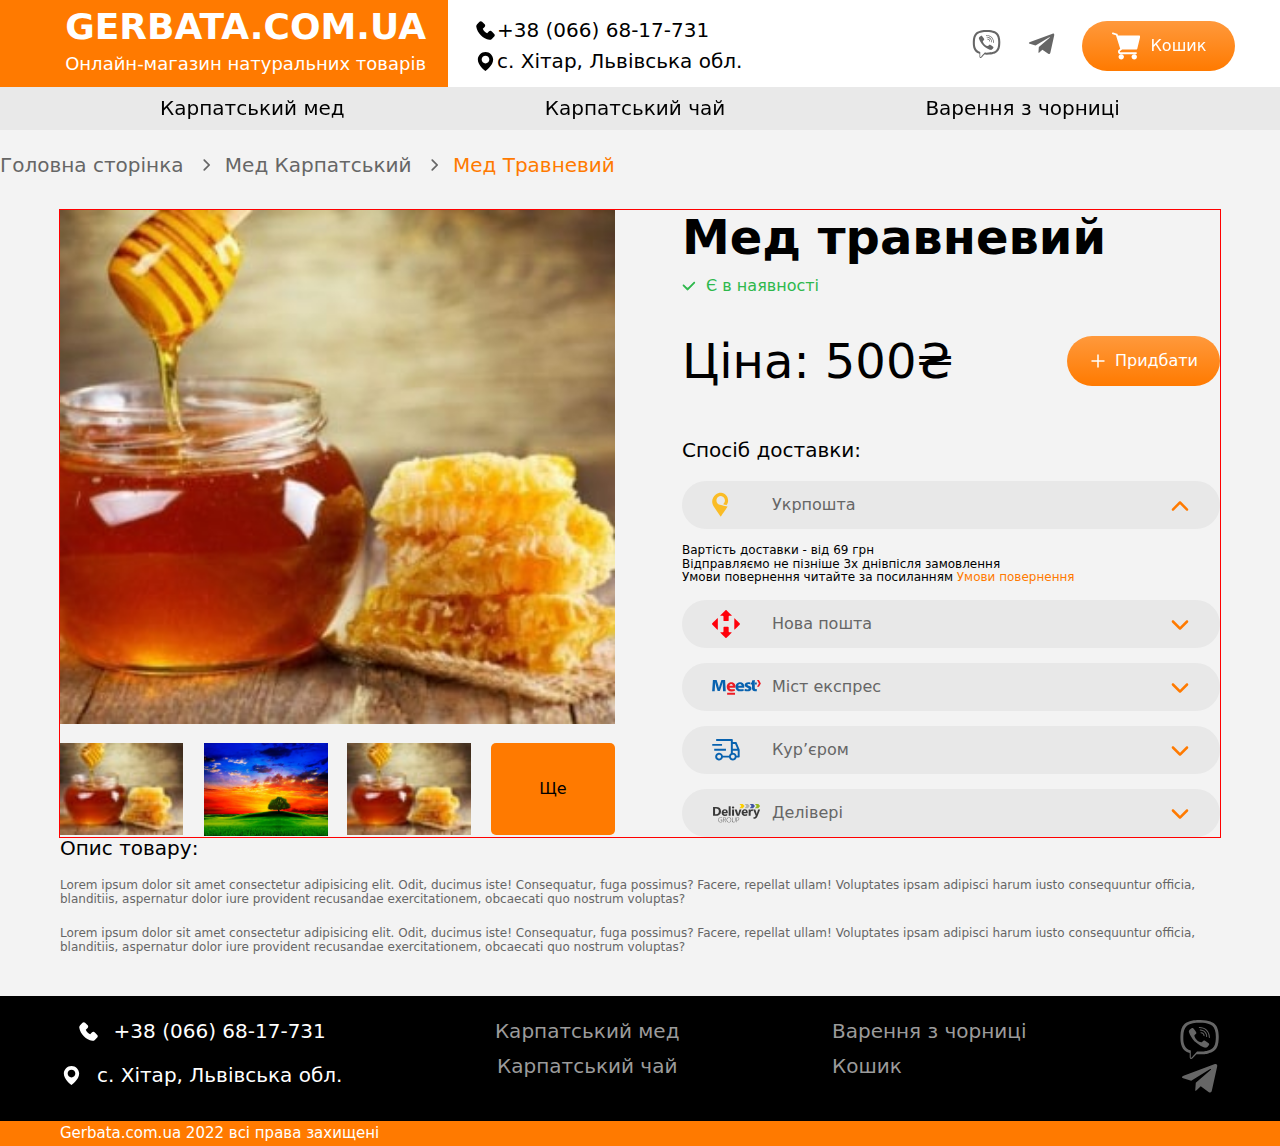
==== commit dd20cae4: "." ====
--- a/product-gallery.html
+++ b/product-gallery.html
@@ -194,87 +194,159 @@
       <!-- ................... gallery  gallery__delivery ................... -->
       <section class="gallery__gallery__delivery">
         <div class="container">
-          <!-- .................... gallery .................... -->
-          <div class="gallery__one">
-            <h2 class="visually-hidden">Галерея-слайд</h2>
-
-            <!--  -->
-
-          <!-- .....,,,,,,,,,,,,,............... gallery__delivery .......,,,,,,,,,,,,,............. -->
-          <div class="gallery__delivery">
-            <h2 class="gallery__title-h2">Спосіб доставки:</h2>
-
-            <ul class="delivery__list list">
-              <li class="delivery__item">
-                <a href="" class="delivery__link">
-                  <svg class="delivery__nav__icon-link">
-                    <use href="./img/icons.svg#icon-form-map"></use>
+          <div class="ct-gallery__flex">
+            <!-- .................... gallery .................... -->
+            <div class="gallery">
+              <h2 class="visually-hidden">Галерея-слайд</h2>
+
+              <img
+                class="gallery__images-slider"
+                src="./img/gallery-background-min.jpg"
+                alt="Мед"
+              />
+
+              <ul class="grid list">
+                <li class="grid__item">
+                  <a
+                    class="grid__link"
+                    data-fslightbox="gallery"
+                    href="./img/gallery-slider-min.jpg"
+                  >
+                    <img
+                      class="grid__img"
+                      src="./img/gallery-slider-min.jpg"
+                      alt="Мед"
+                    />
+                  </a>
+                </li>
+                <li class="grid__item">
+                  <a
+                    class="grid__link"
+                    data-fslightbox="gallery"
+                    href="./img/aaaaaaaaaaaaa.jpg"
+                  >
+                    <img class="c" src="./img/aaaaaaaaaaaaa.jpg" alt="Мед" />
+                  </a>
+                </li>
+                <li class="grid__item">
+                  <a
+                    class="grid__link"
+                    data-fslightbox="gallery"
+                    href="./img/gallery-slider-min.jpg"
+                  >
+                    <img
+                      class="grid__img"
+                      src="./img/gallery-slider-min.jpg"
+                      alt="Мед"
+                    />
+                  </a>
+                </li>
+
+                <li class="grid__item">
+                  <button class="grid__button" type="button">Ще</button>
+                </li>
+              </ul>
+            </div>
+
+            <!-- .............. gallery__delivery  ............ -->
+            <div class="gallery__delivery">
+              <!-- ............ desctop-ct ............. -->
+              <div class="gallery__desctop-ct">
+                <h2 class="desctop-ct__title">Мед травневий</h2>
+                <p class="desctop-ct__text">
+                  <svg class="gallery__icon-halochka">
+                    <use href="./img/icons.svg#icon-halochka"></use>
                   </svg>
-                  Укрпошта
-                  <svg class="delivery__icon-halochka">
-                    <use href="./img/icons.svg#icon-halochke-top"></use>
-                  </svg>
-                </a>
-              </li>
-
-              <li class="delivery__item delivery__item__text">
-                <p class="delivery__text">
-                  Вартість доставки - від 69 грн <br />
-                  Відправляємо не пізніше 3х днівпісля замовлення <br />
-                  Умови повернення читайте за посиланням
-                  <a class="delivery__text__span-link" href=""
-                    >Умови повернення</a
-                  >
+                  Є в наявності
                 </p>
-              </li>
-
-              <li class="delivery__item">
-                <a href="" class="delivery__link"
-                  ><svg class="delivery__icon-nova-poshta">
-                    <use href="./img/icons.svg#icon-nova-poshta"></use>
-                  </svg>
-                  Нова пошта
-                  <svg class="delivery__icon-halochka">
-                    <use href="./img/icons.svg#icon-halochka-bottom"></use></svg
-                ></a>
-              </li>
-
-              <li class="delivery__item">
-                <a href="" class="delivery__link">
-                  <svg class="delivery__icon-meest">
-                    <use href="./img/icons.svg#icon-meest"></use>
-                  </svg>
-                  Міст експрес
-                  <svg class="delivery__icon-halochka">
-                    <use href="./img/icons.svg#icon-halochka-bottom"></use>
-                  </svg>
-                </a>
-              </li>
-
-              <li class="delivery__item">
-                <a href="" class="delivery__link">
-                  <svg class="delivery__icon-mashina">
-                    <use href="./img/icons.svg#icon-mashina"></use>
-                  </svg>
-                  Кур’єром
-                  <svg class="delivery__icon-halochka">
-                    <use href="./img/icons.svg#icon-halochka-bottom"></use>
-                  </svg>
-                </a>
-              </li>
-
-              <li class="delivery__item">
-                <a href="" class="delivery__link">
-                  <svg class="delivery__icon-delivery">
-                    <use href="./img/icons.svg#icon-delivery"></use>
-                  </svg>
-                  Делівері
-                  <svg class="delivery__icon-halochka">
-                    <use href="./img/icons.svg#icon-halochka-bottom"></use>
-                  </svg>
-                </a>
-              </li>
-            </ul>
+                <div class="desctop-ct__sum-btn">
+                  <p class="sum-btn__text">Ціна: 500₴</p>
+                  <button class="desctop-ct__button" type="button">
+                    <svg class="plus__icon-svg">
+                      <use href="./img/icons.svg#icon-plus"></use>
+                    </svg>
+                    Придбати
+                  </button>
+                </div>
+              </div>
+
+              <!-- ................. delivery__list ................ -->
+              <h2 class="gallery__title-h2">Спосіб доставки:</h2>
+
+              <ul class="delivery__list list">
+                <li class="delivery__item">
+                  <a href="" class="delivery__link">
+                    <svg class="delivery__nav__icon-link">
+                      <use href="./img/icons.svg#icon-form-map"></use>
+                    </svg>
+                    Укрпошта
+                    <svg class="delivery__icon-halochka">
+                      <use href="./img/icons.svg#icon-halochke-top"></use>
+                    </svg>
+                  </a>
+                </li>
+
+                <li class="delivery__item delivery__item__text">
+                  <p class="delivery__text">
+                    Вартість доставки - від 69 грн <br />
+                    Відправляємо не пізніше 3х днівпісля замовлення <br />
+                    Умови повернення читайте за посиланням
+                    <a class="delivery__text__span-link" href=""
+                      >Умови повернення</a
+                    >
+                  </p>
+                </li>
+
+                <li class="delivery__item">
+                  <a href="" class="delivery__link"
+                    ><svg class="delivery__icon-nova-poshta">
+                      <use href="./img/icons.svg#icon-nova-poshta"></use>
+                    </svg>
+                    Нова пошта
+                    <svg class="delivery__icon-halochka">
+                      <use
+                        href="./img/icons.svg#icon-halochka-bottom"
+                      ></use></svg
+                  ></a>
+                </li>
+
+                <li class="delivery__item">
+                  <a href="" class="delivery__link">
+                    <svg class="delivery__icon-meest">
+                      <use href="./img/icons.svg#icon-meest"></use>
+                    </svg>
+                    Міст експрес
+                    <svg class="delivery__icon-halochka">
+                      <use href="./img/icons.svg#icon-halochka-bottom"></use>
+                    </svg>
+                  </a>
+                </li>
+
+                <li class="delivery__item">
+                  <a href="" class="delivery__link">
+                    <svg class="delivery__icon-mashina">
+                      <use href="./img/icons.svg#icon-mashina"></use>
+                    </svg>
+                    Кур’єром
+                    <svg class="delivery__icon-halochka">
+                      <use href="./img/icons.svg#icon-halochka-bottom"></use>
+                    </svg>
+                  </a>
+                </li>
+
+                <li class="delivery__item">
+                  <a href="" class="delivery__link">
+                    <svg class="delivery__icon-delivery">
+                      <use href="./img/icons.svg#icon-delivery"></use>
+                    </svg>
+                    Делівері
+                    <svg class="delivery__icon-halochka">
+                      <use href="./img/icons.svg#icon-halochka-bottom"></use>
+                    </svg>
+                  </a>
+                </li>
+              </ul>
+            </div>
           </div>
         </div>
       </section>
@@ -416,5 +488,8 @@
     <!--------------------------javaScript---------------------------->
     <!------------ scroll__up ------------->
     <script src="./js/scroll__up.js" type="module"></script>
+
+    <!------------------------- Скрипт галереї  ----------------------->
+    <script src="./js/fslightbox.js" type="module"></script>
   </body>
 </html>
--- a/css/main.min.css
+++ b/css/main.min.css
@@ -1 +1 @@
-body{box-sizing:border-box;color:#000;background-color:#f3f3f3}.list{padding:0;margin:0;list-style:none}a{text-decoration:none;margin:0;padding:0}img{display:block;max-width:100%;height:auto;margin:0}h1,h2,h3,h4,p{margin:0}.visually-hidden{position:absolute;width:1px;height:1px;margin:-1px;border:0;padding:0;white-space:nowrap;clip-path:inset(100%);clip:rect(0 0 0 0);overflow:hidden}.container{margin-left:auto;margin-right:auto;padding-left:20px;padding-right:20px}@media screen and (min-width: 480px){.container{width:480px}}@media screen and (min-width: 768px){.container{width:768px}}@media screen and (min-width: 1200px){.container{width:1200px}}.button{display:flex;align-items:center;justify-content:center;margin:0 auto;width:100%;height:33px;border:none;background:linear-gradient(180deg, #ff993c 0%, #ff7a00 100%);border-radius:16px;font-size:16px;line-height:.66;color:#fff;cursor:pointer}.button:hover,.button:focus{background:linear-gradient(180deg, #c45f02 0%, #ff7a00 100%)}@media screen and (min-width: 768px){.button{width:125px;height:38px;border-radius:19px;margin:0;margin-left:auto}}@media screen and (min-width: 1200px){.button{width:153px;height:50px;border-radius:25px}}.plus__icon-svg{width:18px;height:18px;margin-right:8px}.curent__btn{display:flex;align-items:center;justify-content:center;margin:0 auto;width:100%;height:33px;border:1px solid #ff891c;background-color:rgba(0,0,0,0);border-radius:16px;font-size:16px;line-height:.66;color:#ff891c;cursor:pointer}@media screen and (min-width: 768px){.curent__btn{width:125px;height:38px;border-radius:19px;margin:0;margin-left:auto}}@media screen and (min-width: 1200px){.curent__btn{width:153px;height:50px;border-radius:25px}}.curent__btn:hover,.curent__btn:focus{border:linear-gradient(180deg, #c45f02 0%, #ff7a00 100%)}.curent__icon-svg{width:18px;height:18px;margin-right:8px;fill:#ff891c}.ct-border{margin-bottom:16px;border-top:1px solid #dadada}.thank-you__border{margin:0;margin-bottom:55px}.section__title{margin-bottom:16px;font-weight:400;font-size:24px}@media screen and (min-width: 768px){.section__title{font-size:34px}}@media screen and (min-width: 1200px){.section__title{font-size:48px}}.ct-linc__adn{display:flex;align-items:center;margin-top:20px;margin-bottom:30px}@media screen and (min-width: 1200px){.ct-linc__adn{margin-top:57px}}.container__link{margin-left:10px;color:#666;font-size:16px;line-height:1}@media screen and (min-width: 1200px){.container__link{margin:0;margin-left:auto}}.container__svg{width:26px;height:10px}.section__title-h3{margin-bottom:16px;font-weight:400;font-size:16px;color:#666}@media screen and (min-width: 768px){.section__title-h3{font-size:18px;margin-bottom:22px}}@media screen and (min-width: 1200px){.section__title-h3{font-size:20px;line-height:.83;margin-bottom:30px}}.page-header{position:sticky;top:0}.container__page-header{display:flex}@media screen and (max-width: 767px){.container__page-header{display:none}}.header-logo{width:35%;padding-right:22px;background-color:#ff7a00}.header-logo__link{display:block;height:87px}.logo__text{text-align:right;display:block;font-weight:700;font-size:22px;line-height:1.5;text-transform:uppercase;color:#fff}@media screen and (max-width: 1199px){.logo__text{padding-top:14px}}@media screen and (min-width: 1200px){.logo__text{font-size:36px}}.logo__span{text-align:right;display:block;font-size:11px;color:#fff}@media screen and (min-width: 1200px){.logo__span{font-size:18px}}.nav{display:flex;align-items:center;width:65%;height:87px;padding:15px 26px 10px 26px;background-color:#fff}.nav__item{margin-bottom:8px}.nav__item:last-child{margin-bottom:0}.nav__link{color:#000;display:flex;align-items:center}@media screen and (min-width: 768px){.nav__link{font-size:15px}}@media screen and (min-width: 1200px){.nav__link{font-size:20px}}.nav__social-icon{width:23px;height:23px;fill:#000}.second-nav__list{display:flex;align-items:center;margin-left:40px}@media screen and (min-width: 1200px){.second-nav__list{margin-left:230px}}.second-nav__item{margin-right:26px}.second-nav__item:last-child{margin-right:0}.second-nav__link{fill:#666}.second-nav__social-icon{width:29px;height:28px}.header__button{display:flex;align-items:center;justify-content:center;margin:0 auto;width:100%;height:33px;border:none;background:linear-gradient(180deg, #ff993c 0%, #ff7a00 100%);border-radius:16px;font-size:16px;line-height:.66;color:#fff}.header__button:hover,.header__button:focus{background:linear-gradient(180deg, #c45f02 0%, #ff7a00 100%)}@media screen and (min-width: 768px){.header__button{width:125px;height:38px;border-radius:19px;margin:0;margin-left:auto}}@media screen and (min-width: 1200px){.header__button{width:153px;height:50px;border-radius:25px}}.header__button__icon-svg{width:28px;height:28px;margin-right:11px}.menu-hed{background-color:#e9e9e9}@media screen and (max-width: 767px){.menu-hed{display:none}}.menu-hed__list{display:flex;align-items:center;justify-content:space-around}.menu-hed__link{display:block;padding:10px 0;color:#000;font-size:20px}.hero__bg{margin-top:18px;margin-bottom:18px;width:300px;height:200px;background-image:url(../img/hero-bg-min.jpg);background-repeat:no-repeat;background-position:center;background-size:cover;border-radius:25px}@media screen and (min-width: 480px){.hero__bg{margin-top:24px;margin-bottom:24px;width:440px;height:250px}}@media screen and (min-width: 768px){.hero__bg{margin-top:40px;margin-bottom:40px;width:720px;height:340px}}@media screen and (min-width: 1200px){.hero__bg{margin-top:55px;margin-bottom:55px;width:1140px;height:440px}}.honey__list{display:flex;flex-wrap:wrap;align-items:center;justify-content:center}@media screen and (min-width: 480px){.honey__list{align-items:start;justify-content:start;margin:-15px}}@media screen and (max-width: 479px){.honey__item{margin-bottom:30px}.honey__item:last-child{margin-bottom:0}}@media screen and (min-width: 480px){.honey__item{width:calc(100% - 60px)/2;margin:15px}}@media screen and (min-width: 768px){.honey__item{width:calc((100% - 90px)/3)}}@media screen and (min-width: 1200px){.honey__item{width:calc((100% - 120px)/4)}}.honey__img{width:100%;margin-bottom:8px}@media screen and (min-width: 480px){.honey__img{width:205px;height:205px}}@media screen and (min-width: 768px){.honey__img{width:100%;height:100%}}.honey__title{margin-bottom:8px;font-size:16px}@media screen and (min-width: 768px){.honey__title{font-size:20px}}@media screen and (min-width: 1200px){.honey__title{font-size:24px}}.honey__text{display:flex;align-items:center;margin-bottom:8px;color:#2eb84c;font-size:8px}@media screen and (min-width: 768px){.honey__text{font-size:10px}}@media screen and (min-width: 1200px){.honey__text{font-size:14px}}.honey__text::before{content:"";width:6px;height:4px;margin-right:10px;background-image:url(../img/halochka.svg);background-size:contain;background-repeat:no-repeat}@media screen and (min-width: 768px){.honey__text::before{width:10px;height:8px}}@media screen and (min-width: 1200px){.honey__text::before{width:14px;height:10px}}@media screen and (min-width: 768px){.honey__tablet-ct{display:flex;align-items:center}}.honey__text-sum{font-size:24px;line-height:1;text-transform:uppercase}@media screen and (max-width: 767px){.honey__text-sum{margin-bottom:15px}}@media screen and (min-width: 768px){.honey__text-sum{font-size:28px}}@media screen and (min-width: 1200px){.honey__text-sum{font-size:30px}}.tea__list{display:flex;flex-wrap:wrap;align-items:center;justify-content:center}@media screen and (min-width: 480px){.tea__list{align-items:start;justify-content:start;margin:-15px}}@media screen and (max-width: 479px){.tea__item{margin-bottom:30px}.tea__item:last-child{margin-bottom:0}}@media screen and (min-width: 480px){.tea__item{width:calc(100% - 60px)/2;margin:15px}}@media screen and (min-width: 768px){.tea__item{width:calc((100% - 90px)/3)}}@media screen and (min-width: 1200px){.tea__item{width:calc((100% - 120px)/4)}}.tea__img{width:100%;margin-bottom:8px}@media screen and (min-width: 480px){.tea__img{width:205px;height:205px}}@media screen and (min-width: 768px){.tea__img{width:100%;height:100%}}.tea__title{margin-bottom:8px;font-size:16px}@media screen and (min-width: 768px){.tea__title{font-size:20px}}@media screen and (min-width: 1200px){.tea__title{font-size:24px}}.tea__text{display:flex;align-items:center;margin-bottom:8px;color:#2eb84c;font-size:8px}@media screen and (min-width: 768px){.tea__text{font-size:10px}}@media screen and (min-width: 1200px){.tea__text{font-size:14px}}.tea__text::before{content:"";width:6px;height:4px;margin-right:10px;background-image:url(../img/halochka.svg);background-size:contain;background-repeat:no-repeat}@media screen and (min-width: 768px){.tea__text::before{width:10px;height:8px}}@media screen and (min-width: 1200px){.tea__text::before{width:14px;height:10px}}@media screen and (min-width: 768px){.tea__tablet-ct{display:flex;align-items:center}}.tea__text-sum{font-size:24px;line-height:1;text-transform:uppercase}@media screen and (max-width: 767px){.tea__text-sum{margin-bottom:15px}}@media screen and (min-width: 768px){.tea__text-sum{font-size:28px}}@media screen and (min-width: 1200px){.tea__text-sum{font-size:30px}}.section__bilberry{padding-bottom:39px}.bilberry__list{display:flex;flex-wrap:wrap;align-items:center;justify-content:center}@media screen and (min-width: 480px){.bilberry__list{align-items:start;justify-content:start;margin:-15px}}@media screen and (max-width: 479px){.bilberry__item{margin-bottom:30px}.bilberry__item:last-child{margin-bottom:0}}@media screen and (min-width: 480px){.bilberry__item{width:calc(100% - 60px)/2;margin:15px}}@media screen and (min-width: 768px){.bilberry__item{width:calc((100% - 90px)/3)}}@media screen and (min-width: 1200px){.bilberry__item{width:calc((100% - 120px)/4)}}.bilberry__img{width:100%;margin-bottom:8px}@media screen and (min-width: 480px){.bilberry__img{width:205px;height:205px}}@media screen and (min-width: 768px){.bilberry__img{width:100%;height:100%}}.bilberry__title{margin-bottom:8px;font-size:16px}@media screen and (min-width: 768px){.bilberry__title{font-size:20px}}@media screen and (min-width: 1200px){.bilberry__title{font-size:24px}}.bilberry__text{display:flex;align-items:center;margin-bottom:8px;color:#2eb84c;font-size:8px}@media screen and (min-width: 768px){.bilberry__text{font-size:10px}}@media screen and (min-width: 1200px){.bilberry__text{font-size:14px}}.bilberry__text::before{content:"";width:6px;height:4px;margin-right:10px;background-image:url(../img/halochka.svg);background-size:contain;background-repeat:no-repeat}@media screen and (min-width: 768px){.bilberry__text::before{width:10px;height:8px}}@media screen and (min-width: 1200px){.bilberry__text::before{width:14px;height:10px}}@media screen and (min-width: 768px){.bilberry__tablet-ct{display:flex;align-items:center}}.bilberry__text-sum{font-size:24px;line-height:1;text-transform:uppercase}@media screen and (max-width: 767px){.bilberry__text-sum{margin-bottom:15px}}@media screen and (min-width: 768px){.bilberry__text-sum{font-size:28px}}@media screen and (min-width: 1200px){.bilberry__text-sum{font-size:30px}}.thanks__hero-fon{background-image:url(../../img/photo_2022-min.jpg);background-repeat:no-repeat;background-position:center;background-size:cover}.thanks__hero{text-align:center}.thanks-cnt__img{padding:38px 0}.thanks__icon-img{margin:0 auto;width:102px;height:105px}@media screen and (min-width: 768px){.thanks__icon-img{width:138px;height:141px}}.thanks__hero__h1{margin-bottom:20px;font-size:30px}@media screen and (min-width: 768px){.thanks__hero__h1{font-size:48px}}.thanks__hero__text{margin-bottom:40px;font-size:16px}@media screen and (min-width: 768px){.thanks__hero__text{font-size:20px}}.thanks__hero__link{color:#ff7a00;font-size:20px}.thanks__hero__icon-svg{width:26px;height:10px;margin-right:10px}.thank-you__section{padding:34px 0 67px 0}.selected__section{padding:74px 0;background-color:#f3f3f3}.selected__title-h2{margin-bottom:38px;font-size:20px}.selected__item{display:flex;margin-bottom:19px}.selected__item:last-child{margin-bottom:0}.selected__border-li{border-top:1px solid #e9e9e9;margin-bottom:19px}.selected__border-li:last-child{margin-bottom:0}.selected__link{margin-right:12px}@media screen and (min-width: 480px){.selected__link{margin-right:24px}}.selected__img{width:98px;height:98px}.selected__title{margin-bottom:8px;font-size:24px}.selected__text{margin-bottom:14px;font-size:14px}.selected__text-sum{font-size:30px;line-height:24px;text-transform:uppercase}.selected__span{margin-left:8px;font-size:14px}.modal{position:fixed;top:0;left:0;width:100%;height:100%;background:rgba(0,0,0,.5);overflow:scroll}.modal.is-hidden{opacity:0;pointer-events:none}.modal-window{position:absolute;top:5%;left:50%;transform:translate(-50%);background:#fff;border-radius:15px}@media screen and (min-width: 320px){.modal-window{width:320px}}@media screen and (min-width: 450px){.modal-window{width:440px}}@media screen and (min-width: 768px){.modal-window{width:728px}}@media screen and (min-width: 1200px){.modal-window{width:857px}}.m-f{padding:10px;background-color:#f3f3f3;border-radius:15px 15px 0 0}@media screen and (min-width: 450px){.m-f{padding:20px}}@media screen and (min-width: 768px){.m-f{padding:30px 30px 22px 30px}}.modal-title{margin-bottom:31px;font-size:20px}.modal-button{display:flex;position:absolute;top:10px;right:10px;align-items:center;justify-content:center;border:none;width:30px;height:30px;cursor:pointer;background:rgba(0,0,0,0)}.modal-svg{top:8px;right:8px;border:none;width:18px;height:18px;fill:#ff7a00}@media screen and (min-width: 768px){.modal__item{display:flex;align-items:center;justify-content:space-between}}.modal__wrap{display:flex;align-items:center;margin-bottom:17px}@media screen and (min-width: 768px){.modal__wrap{margin:0}}.modal__img{width:89px;height:89px;margin-right:14px}@media screen and (min-width: 768px){.modal__img{margin-right:17px}}.modal__title{font-size:22px}@media screen and (min-width: 768px){.modal__title{font-size:24px}}.modal__container{display:flex}.modal__span{display:flex;align-items:center;font-size:24px}@media screen and (min-width: 768px){.modal__span{margin-right:80px}}@media screen and (min-width: 1200px){.modal__span{margin-right:140px}}.modal__svg{width:30px;height:30px;cursor:pointer}.modal__icon-minus{margin-right:23px}.modal__icon-plys{margin-left:23px}.modal__text{margin-left:auto;font-size:30px}.modal__icon-koshik{width:22px;height:22px;margin-left:9px;cursor:pointer}@media screen and (min-width: 768px){.modal__icon-koshik{margin-left:16px}}@media screen and (min-width: 768px){.modal__icon-koshik{margin-left:30px}}.modal__border-li{margin:19px 0 26px 0;border-top:1px solid #dadada}.modal-sum__li{display:flex;align-items:center;justify-content:flex-end;color:#666;font-size:20px}.modal-sum__span{margin-left:12px;color:#ff7a00;font-size:30px}.modal-form__title{margin-bottom:30px;font-weight:400;font-size:32px}.modal-form{background-color:#fff;border-radius:0 0 15px 15px;padding:10px}@media screen and (min-width: 450px){.modal-form{padding:20px}}@media screen and (min-width: 1200px){.modal-form{padding:30px}}@media screen and (min-width: 768px){.form-containrt__label{display:flex;justify-content:space-between;margin-bottom:20px}}.modal-form__label{margin-bottom:15px}.modal-form__label:last-child{margin:0}@media screen and (min-width: 768px){.modal-form__label{margin:0}}.modai-form__input{width:100%;height:45px;margin-bottom:15px;padding-left:11px;background-color:#f3f3f3;border:none}@media screen and (min-width: 768px){.modai-form__input{width:330px;margin:0}}@media screen and (min-width: 1200px){.modai-form__input{width:390px;margin:0}}.modal-form__textarea{resize:none;width:100%;height:255px;padding:11px;margin-bottom:15px;background-color:#f3f3f3;border:none}@media screen and (min-width: 768px){.modal-form__textarea{margin-bottom:30px;height:114px}}.form-button__submit{display:flex;align-items:center;justify-content:center;width:100%;margin:0 auto}@media screen and (min-width: 480px){.form-button__submit{width:257px}}.scroll-up{position:fixed;left:40px;bottom:40px;z-index:1000;display:flex;align-items:center;justify-content:center;width:40px;height:40px;color:#fff;fill:#ff7a00;cursor:pointer;visibility:hidden;border-radius:50%;box-shadow:inset 0 0 0 3px;opacity:0;transform:translateY(20px);transition-property:fill,opacity,transform;transition-duration:250ms;transition-timing-function:cubic-bezier(0.4, 0, 0.2, 1)}.scroll-up:hover,.scroll-up:focus{fill:#ff7a00}.scroll-up__icon{position:absolute;top:50%;left:50%;transform:translate(-50%, -60%);width:20px;height:20px}@media screen and (min-width: 1200px){.scroll-up__icon{width:25px;height:25px}}.scroll-up--active{visibility:visible;opacity:1;transform:translateY(0)}.scroll-up__sircle-path{fill:none;stroke:#ff7a00;stroke-width:4px}.mobile__container__tel{display:flex;align-items:center;position:sticky;margin-bottom:24px}.menu-toggle{min-height:68px;min-width:68px;display:flex;align-items:center;justify-content:center;margin:0;padding:0;background-color:#ff7a00;cursor:pointer;border:none;outline:none}@media(min-width: 768px){.menu-toggle{display:none}}.menu-toggle__icon-menu{width:18px;height:18px;fill:#fff}.menu-container{position:fixed;top:0;left:0;width:100vw;height:100vh;background-color:#ff7a00;z-index:999;transform:translateX(100%);transition:transform 250ms ease-in-out}.menu-container.is-open{transform:translateX(0)}.menu-container .menu-toggle{background-color:#854102}.menu-container{overflow:scroll}.secondery__menu__basket{min-height:68px;min-width:68px;padding:0;margin:0;margin-left:auto;background-color:#ff7a00;cursor:pointer;border:none;outline:none}@media(min-width: 768px){.secondery__menu__basket{display:none}}.secondery__menu__basket__icon{width:26px;height:25px}.mobile__container__logo{width:100%;height:68px;text-align:center;margin:0;padding-top:9px;background-color:#fff}@media screen and (min-width: 480px){.mobile__container__logo{padding-top:3px}}@media(min-width: 768px){.mobile__container__logo{display:none}}.mobile__header-logo__link{color:#000}.mobile__logo__text{font-size:25px}@media screen and (min-width: 480px){.mobile__logo__text{font-size:32px}}.mobile__logo__span{font-size:10px}@media screen and (min-width: 480px){.mobile__logo__span{font-size:12px}}.mobile-menu__item{margin-bottom:9px}.mobile-menu__item:last-child{margin:0}.mobile-menu__link{display:flex;align-items:center;height:46px;padding-left:10px;font-size:24px;color:#fff;background-color:#ee7200}@media screen and (min-width: 480px){.mobile-menu__link{padding-left:20px}}.mobile__footer{margin-top:100%}.gallery__title-h2{margin-bottom:19px;font-weight:400;font-size:20px}.gallery__wraper__is-none{margin-bottom:33px}@media screen and (max-width: 767px){.gallery__wraper__is-none{display:none}}.wraper__is-none__list{display:flex;align-items:center}.wraper__is-none__item{margin-right:12px}.wraper__is-none__item:last-child{margin:0}.wraper__is-none__link{color:#666;font-size:20px}.wraper__is-none__icon{width:14px;height:14px;margin-left:9px}.wraper__is-none__link-active{color:#ff7a00}@media screen and (min-width: 768px){.gallery__wraper__none{display:none}}.gallery__nav__link{display:flex;align-items:center;padding:0 12px;margin-bottom:16px;color:#ff7a00;font-size:16px}.gallery__icon-halochka-left{width:12px;height:12px;margin-right:9px}.gallery__nav__title{margin-bottom:20px;padding:0 12px;font-size:40px;line-height:1}.gallery__nav__text{margin-bottom:29px;padding:0 12px;color:#2eb84c;font-size:14px}.gallery__icon-halochka{width:14px;height:10px}.description{padding-bottom:42px}.description__text{margin-bottom:20px;color:#666;font-weight:400;font-size:12px}.description__text:last-child{margin:0}.delivery__list{margin:0 auto;padding:0;width:100%}@media screen and (min-width: 480px){.delivery__list{width:440px}}.delivery__item{margin-bottom:15px}.delivery__item:last-child{margin:0}.delivery__link{display:flex;align-items:center;width:100%;height:40px;border-radius:48px;background-color:#e8e8e8;padding:0 15px;color:#666;font-size:16px}@media screen and (min-width: 480px){.delivery__link{height:48px;padding:0 30px}}.delivery__nav__icon-link{width:17px;height:25px;margin-right:43px}.delivery__icon-halochka{width:20px;height:20px;margin-left:auto}.delivery__item__text{width:100%;height:auto;padding:0;background-color:rgba(0,0,0,0);font-size:12px}.delivery__text{font-size:12px}.delivery__text__span-link{color:#ff7a00}.delivery__icon-nova-poshta{width:28px;height:28px;margin-right:32px}.delivery__icon-meest{width:49px;height:15px;margin-right:11px}.delivery__icon-mashina{width:28px;height:22px;margin-right:32px}.delivery__icon-delivery{width:49px;height:19px;margin-right:11px}.footer{background-color:#000;padding-top:24px}.footer__container{display:block;text-align:center;padding-bottom:23px}@media screen and (min-width: 768px){.footer__container{display:flex;justify-content:space-between}}.address{font-style:normal;text-align:center;margin:0 auto;margin-bottom:45px}@media screen and (min-width: 768px){.address{margin:0}}.address__item{display:flex;align-items:center;justify-content:center;margin-bottom:10px}.address__item:last-child{margin-bottom:0}@media screen and (min-width: 768px){.address__item{margin-bottom:21px}}.address__link{color:#fff;font-size:20px;display:flex;align-items:center}@media screen and (min-width: 768px){.address__link{font-size:16px}}@media screen and (min-width: 1200px){.address__link{font-size:20px}}.address__link:hover,.address__link:focus{color:#fff}.address__map-icon,.address__phone-icon{width:23px;height:23px;margin-right:14px;fill:#fff}.footer__second{margin-bottom:30px}@media screen and (min-width: 768px){.footer__second{margin:0}}@media screen and (max-width: 768px){.second__item{margin-bottom:30px}.second__item:last-child{margin:0}}@media screen and (min-width: 768px){.second__item{margin-bottom:12px}.second__item:last-child{margin-bottom:0}}.second__link{color:#9b9b9b;font-size:20px}@media screen and (min-width: 768px){.second__link{font-size:16px}}@media screen and (min-width: 1200px){.second__link{font-size:20px}}.second__link:hover,.second__link:focus{color:#fff}.footer__third{margin-bottom:30px}@media screen and (min-width: 768px){.footer__third{margin:0}}@media screen and (max-width: 767px){.third__item{margin-bottom:30px}.third__item:last-child{margin-bottom:0}}@media screen and (min-width: 768px){.third__item{text-align:left;margin-bottom:12px}.third__item:last-child{margin-bottom:0}}.third__link{color:#9b9b9b;font-size:20px}@media screen and (min-width: 768px){.third__link{font-size:16px}}@media screen and (min-width: 1200px){.third__link{font-size:20px}}.third__link:hover,.third__link:focus{color:#fff}.fourth__list{display:flex;align-items:center;justify-content:center}@media screen and (min-width: 768px){.fourth__list{display:block}}.fourth__item{margin-right:40px}.fourth__item:last-child{margin-right:0}@media screen and (min-width: 768px){.fourth__item{margin:0}}.fourth__link{fill:#666;display:block;width:41px;height:39px}.fourth__link:hover,.fourth__link:focus{fill:#fff}.fourth__social-icon{width:41px;height:39px}.footer__and{background-color:#ff7a00;color:#fff}.and_container{display:block;background-color:#ff7a00}.and__text{height:25px;padding-top:4px;font-size:15px}@media screen and (max-width: 767px){.and__text{text-align:center;height:32px;padding-top:6px}}/*# sourceMappingURL=main.min.css.map */+body{box-sizing:border-box;color:#000;background-color:#f3f3f3}.list{padding:0;margin:0;list-style:none}a{text-decoration:none;margin:0;padding:0}img{display:block;max-width:100%;height:auto;margin:0}h1,h2,h3,h4,p{margin:0}.visually-hidden{position:absolute;width:1px;height:1px;margin:-1px;border:0;padding:0;white-space:nowrap;clip-path:inset(100%);clip:rect(0 0 0 0);overflow:hidden}.container{margin-left:auto;margin-right:auto;padding-left:20px;padding-right:20px}@media screen and (min-width: 480px){.container{width:480px}}@media screen and (min-width: 768px){.container{width:768px}}@media screen and (min-width: 1200px){.container{width:1200px}}.button{display:flex;align-items:center;justify-content:center;margin:0 auto;width:100%;height:33px;border:none;background:linear-gradient(180deg, #ff993c 0%, #ff7a00 100%);border-radius:16px;font-size:16px;line-height:.66;color:#fff;cursor:pointer}.button:hover,.button:focus{background:linear-gradient(180deg, #c45f02 0%, #ff7a00 100%)}@media screen and (min-width: 768px){.button{width:125px;height:38px;border-radius:19px;margin:0;margin-left:auto}}@media screen and (min-width: 1200px){.button{width:153px;height:50px;border-radius:25px}}.plus__icon-svg{width:18px;height:18px;margin-right:8px}.curent__btn{display:flex;align-items:center;justify-content:center;margin:0 auto;width:100%;height:33px;border:1px solid #ff891c;background-color:rgba(0,0,0,0);border-radius:16px;font-size:16px;line-height:.66;color:#ff891c;cursor:pointer}@media screen and (min-width: 768px){.curent__btn{width:125px;height:38px;border-radius:19px;margin:0;margin-left:auto}}@media screen and (min-width: 1200px){.curent__btn{width:153px;height:50px;border-radius:25px}}.curent__btn:hover,.curent__btn:focus{border:linear-gradient(180deg, #c45f02 0%, #ff7a00 100%)}.curent__icon-svg{width:18px;height:18px;margin-right:8px;fill:#ff891c}.ct-border{margin-bottom:16px;border-top:1px solid #dadada}.thank-you__border{margin:0;margin-bottom:55px}.section__title{margin-bottom:16px;font-weight:400;font-size:24px}@media screen and (min-width: 768px){.section__title{font-size:34px}}@media screen and (min-width: 1200px){.section__title{font-size:48px}}.ct-linc__adn{display:flex;align-items:center;margin-top:20px;margin-bottom:30px}@media screen and (min-width: 1200px){.ct-linc__adn{margin-top:57px}}.container__link{margin-left:10px;color:#666;font-size:16px;line-height:1}@media screen and (min-width: 1200px){.container__link{margin:0;margin-left:auto}}.container__svg{width:26px;height:10px}.section__title-h3{margin-bottom:16px;font-weight:400;font-size:16px;color:#666}@media screen and (min-width: 768px){.section__title-h3{font-size:18px;margin-bottom:22px}}@media screen and (min-width: 1200px){.section__title-h3{font-size:20px;line-height:.83;margin-bottom:30px}}.page-header{position:sticky;top:0}.container__page-header{display:flex}@media screen and (max-width: 767px){.container__page-header{display:none}}.header-logo{width:35%;padding-right:22px;background-color:#ff7a00}.header-logo__link{display:block;height:87px}.logo__text{text-align:right;display:block;font-weight:700;font-size:22px;line-height:1.5;text-transform:uppercase;color:#fff}@media screen and (max-width: 1199px){.logo__text{padding-top:14px}}@media screen and (min-width: 1200px){.logo__text{font-size:36px}}.logo__span{text-align:right;display:block;font-size:11px;color:#fff}@media screen and (min-width: 1200px){.logo__span{font-size:18px}}.nav{display:flex;align-items:center;width:65%;height:87px;padding:15px 26px 10px 26px;background-color:#fff}.nav__item{margin-bottom:8px}.nav__item:last-child{margin-bottom:0}.nav__link{color:#000;display:flex;align-items:center}@media screen and (min-width: 768px){.nav__link{font-size:15px}}@media screen and (min-width: 1200px){.nav__link{font-size:20px}}.nav__social-icon{width:23px;height:23px;fill:#000}.second-nav__list{display:flex;align-items:center;margin-left:40px}@media screen and (min-width: 1200px){.second-nav__list{margin-left:230px}}.second-nav__item{margin-right:26px}.second-nav__item:last-child{margin-right:0}.second-nav__link{fill:#666}.second-nav__social-icon{width:29px;height:28px}.header__button{display:flex;align-items:center;justify-content:center;margin:0 auto;width:100%;height:33px;border:none;background:linear-gradient(180deg, #ff993c 0%, #ff7a00 100%);border-radius:16px;font-size:16px;line-height:.66;color:#fff}.header__button:hover,.header__button:focus{background:linear-gradient(180deg, #c45f02 0%, #ff7a00 100%)}@media screen and (min-width: 768px){.header__button{width:125px;height:38px;border-radius:19px;margin:0;margin-left:auto}}@media screen and (min-width: 1200px){.header__button{width:153px;height:50px;border-radius:25px}}.header__button__icon-svg{width:28px;height:28px;margin-right:11px}.menu-hed{background-color:#e9e9e9}@media screen and (max-width: 767px){.menu-hed{display:none}}.menu-hed__list{display:flex;align-items:center;justify-content:space-around}.menu-hed__link{display:block;padding:10px 0;color:#000;font-size:20px}.hero__bg{margin-top:18px;margin-bottom:18px;width:300px;height:200px;background-image:url(../img/hero-bg-min.jpg);background-repeat:no-repeat;background-position:center;background-size:cover;border-radius:25px}@media screen and (min-width: 480px){.hero__bg{margin-top:24px;margin-bottom:24px;width:440px;height:250px}}@media screen and (min-width: 768px){.hero__bg{margin-top:40px;margin-bottom:40px;width:720px;height:340px}}@media screen and (min-width: 1200px){.hero__bg{margin-top:55px;margin-bottom:55px;width:1140px;height:440px}}.honey__list{display:flex;flex-wrap:wrap;align-items:center;justify-content:center}@media screen and (min-width: 480px){.honey__list{align-items:start;justify-content:start;margin:-15px}}@media screen and (max-width: 479px){.honey__item{margin-bottom:30px}.honey__item:last-child{margin-bottom:0}}@media screen and (min-width: 480px){.honey__item{width:calc(100% - 60px)/2;margin:15px}}@media screen and (min-width: 768px){.honey__item{width:calc((100% - 90px)/3)}}@media screen and (min-width: 1200px){.honey__item{width:calc((100% - 120px)/4)}}.honey__img{width:100%;margin-bottom:8px}@media screen and (min-width: 480px){.honey__img{width:205px;height:205px}}@media screen and (min-width: 768px){.honey__img{width:100%;height:100%}}.honey__title{margin-bottom:8px;font-size:16px}@media screen and (min-width: 768px){.honey__title{font-size:20px}}@media screen and (min-width: 1200px){.honey__title{font-size:24px}}.honey__text{display:flex;align-items:center;margin-bottom:8px;color:#2eb84c;font-size:8px}@media screen and (min-width: 768px){.honey__text{font-size:10px}}@media screen and (min-width: 1200px){.honey__text{font-size:14px}}.honey__text::before{content:"";width:6px;height:4px;margin-right:10px;background-image:url(../img/halochka.svg);background-size:contain;background-repeat:no-repeat}@media screen and (min-width: 768px){.honey__text::before{width:10px;height:8px}}@media screen and (min-width: 1200px){.honey__text::before{width:14px;height:10px}}@media screen and (min-width: 768px){.honey__tablet-ct{display:flex;align-items:center}}.honey__text-sum{font-size:24px;line-height:1;text-transform:uppercase}@media screen and (max-width: 767px){.honey__text-sum{margin-bottom:15px}}@media screen and (min-width: 768px){.honey__text-sum{font-size:28px}}@media screen and (min-width: 1200px){.honey__text-sum{font-size:30px}}.tea__list{display:flex;flex-wrap:wrap;align-items:center;justify-content:center}@media screen and (min-width: 480px){.tea__list{align-items:start;justify-content:start;margin:-15px}}@media screen and (max-width: 479px){.tea__item{margin-bottom:30px}.tea__item:last-child{margin-bottom:0}}@media screen and (min-width: 480px){.tea__item{width:calc(100% - 60px)/2;margin:15px}}@media screen and (min-width: 768px){.tea__item{width:calc((100% - 90px)/3)}}@media screen and (min-width: 1200px){.tea__item{width:calc((100% - 120px)/4)}}.tea__img{width:100%;margin-bottom:8px}@media screen and (min-width: 480px){.tea__img{width:205px;height:205px}}@media screen and (min-width: 768px){.tea__img{width:100%;height:100%}}.tea__title{margin-bottom:8px;font-size:16px}@media screen and (min-width: 768px){.tea__title{font-size:20px}}@media screen and (min-width: 1200px){.tea__title{font-size:24px}}.tea__text{display:flex;align-items:center;margin-bottom:8px;color:#2eb84c;font-size:8px}@media screen and (min-width: 768px){.tea__text{font-size:10px}}@media screen and (min-width: 1200px){.tea__text{font-size:14px}}.tea__text::before{content:"";width:6px;height:4px;margin-right:10px;background-image:url(../img/halochka.svg);background-size:contain;background-repeat:no-repeat}@media screen and (min-width: 768px){.tea__text::before{width:10px;height:8px}}@media screen and (min-width: 1200px){.tea__text::before{width:14px;height:10px}}@media screen and (min-width: 768px){.tea__tablet-ct{display:flex;align-items:center}}.tea__text-sum{font-size:24px;line-height:1;text-transform:uppercase}@media screen and (max-width: 767px){.tea__text-sum{margin-bottom:15px}}@media screen and (min-width: 768px){.tea__text-sum{font-size:28px}}@media screen and (min-width: 1200px){.tea__text-sum{font-size:30px}}.section__bilberry{padding-bottom:39px}.bilberry__list{display:flex;flex-wrap:wrap;align-items:center;justify-content:center}@media screen and (min-width: 480px){.bilberry__list{align-items:start;justify-content:start;margin:-15px}}@media screen and (max-width: 479px){.bilberry__item{margin-bottom:30px}.bilberry__item:last-child{margin-bottom:0}}@media screen and (min-width: 480px){.bilberry__item{width:calc(100% - 60px)/2;margin:15px}}@media screen and (min-width: 768px){.bilberry__item{width:calc((100% - 90px)/3)}}@media screen and (min-width: 1200px){.bilberry__item{width:calc((100% - 120px)/4)}}.bilberry__img{width:100%;margin-bottom:8px}@media screen and (min-width: 480px){.bilberry__img{width:205px;height:205px}}@media screen and (min-width: 768px){.bilberry__img{width:100%;height:100%}}.bilberry__title{margin-bottom:8px;font-size:16px}@media screen and (min-width: 768px){.bilberry__title{font-size:20px}}@media screen and (min-width: 1200px){.bilberry__title{font-size:24px}}.bilberry__text{display:flex;align-items:center;margin-bottom:8px;color:#2eb84c;font-size:8px}@media screen and (min-width: 768px){.bilberry__text{font-size:10px}}@media screen and (min-width: 1200px){.bilberry__text{font-size:14px}}.bilberry__text::before{content:"";width:6px;height:4px;margin-right:10px;background-image:url(../img/halochka.svg);background-size:contain;background-repeat:no-repeat}@media screen and (min-width: 768px){.bilberry__text::before{width:10px;height:8px}}@media screen and (min-width: 1200px){.bilberry__text::before{width:14px;height:10px}}@media screen and (min-width: 768px){.bilberry__tablet-ct{display:flex;align-items:center}}.bilberry__text-sum{font-size:24px;line-height:1;text-transform:uppercase}@media screen and (max-width: 767px){.bilberry__text-sum{margin-bottom:15px}}@media screen and (min-width: 768px){.bilberry__text-sum{font-size:28px}}@media screen and (min-width: 1200px){.bilberry__text-sum{font-size:30px}}.thanks__hero-fon{background-image:url(../../img/photo_2022-min.jpg);background-repeat:no-repeat;background-position:center;background-size:cover}.thanks__hero{text-align:center}.thanks-cnt__img{padding:38px 0}.thanks__icon-img{margin:0 auto;width:102px;height:105px}@media screen and (min-width: 768px){.thanks__icon-img{width:138px;height:141px}}.thanks__hero__h1{margin-bottom:20px;font-size:30px}@media screen and (min-width: 768px){.thanks__hero__h1{font-size:48px}}.thanks__hero__text{margin-bottom:40px;font-size:16px}@media screen and (min-width: 768px){.thanks__hero__text{font-size:20px}}.thanks__hero__link{color:#ff7a00;font-size:20px}.thanks__hero__icon-svg{width:26px;height:10px;margin-right:10px}.thank-you__section{padding:34px 0 67px 0}.selected__section{padding:74px 0;background-color:#f3f3f3}.selected__title-h2{margin-bottom:38px;font-size:20px}.selected__item{display:flex;margin-bottom:19px}.selected__item:last-child{margin-bottom:0}.selected__border-li{border-top:1px solid #e9e9e9;margin-bottom:19px}.selected__border-li:last-child{margin-bottom:0}.selected__link{margin-right:12px}@media screen and (min-width: 480px){.selected__link{margin-right:24px}}.selected__img{width:98px;height:98px}.selected__title{margin-bottom:8px;font-size:24px}.selected__text{margin-bottom:14px;font-size:14px}.selected__text-sum{font-size:30px;line-height:24px;text-transform:uppercase}.selected__span{margin-left:8px;font-size:14px}.modal{position:fixed;top:0;left:0;width:100%;height:100%;background:rgba(0,0,0,.5);overflow:scroll}.modal.is-hidden{opacity:0;pointer-events:none}.modal-window{position:absolute;top:5%;left:50%;transform:translate(-50%);background:#fff;border-radius:15px}@media screen and (min-width: 320px){.modal-window{width:320px}}@media screen and (min-width: 450px){.modal-window{width:440px}}@media screen and (min-width: 768px){.modal-window{width:728px}}@media screen and (min-width: 1200px){.modal-window{width:857px}}.m-f{padding:10px;background-color:#f3f3f3;border-radius:15px 15px 0 0}@media screen and (min-width: 450px){.m-f{padding:20px}}@media screen and (min-width: 768px){.m-f{padding:30px 30px 22px 30px}}.modal-title{margin-bottom:31px;font-size:20px}.modal-button{display:flex;position:absolute;top:10px;right:10px;align-items:center;justify-content:center;border:none;width:30px;height:30px;cursor:pointer;background:rgba(0,0,0,0)}.modal-svg{top:8px;right:8px;border:none;width:18px;height:18px;fill:#ff7a00}@media screen and (min-width: 768px){.modal__item{display:flex;align-items:center;justify-content:space-between}}.modal__wrap{display:flex;align-items:center;margin-bottom:17px}@media screen and (min-width: 768px){.modal__wrap{margin:0}}.modal__img{width:89px;height:89px;margin-right:14px}@media screen and (min-width: 768px){.modal__img{margin-right:17px}}.modal__title{font-size:22px}@media screen and (min-width: 768px){.modal__title{font-size:24px}}.modal__container{display:flex}.modal__span{display:flex;align-items:center;font-size:24px}@media screen and (min-width: 768px){.modal__span{margin-right:80px}}@media screen and (min-width: 1200px){.modal__span{margin-right:140px}}.modal__svg{width:30px;height:30px;cursor:pointer}.modal__icon-minus{margin-right:23px}.modal__icon-plys{margin-left:23px}.modal__text{margin-left:auto;font-size:30px}.modal__icon-koshik{width:22px;height:22px;margin-left:9px;cursor:pointer}@media screen and (min-width: 768px){.modal__icon-koshik{margin-left:16px}}@media screen and (min-width: 768px){.modal__icon-koshik{margin-left:30px}}.modal__border-li{margin:19px 0 26px 0;border-top:1px solid #dadada}.modal-sum__li{display:flex;align-items:center;justify-content:flex-end;color:#666;font-size:20px}.modal-sum__span{margin-left:12px;color:#ff7a00;font-size:30px}.modal-form__title{margin-bottom:30px;font-weight:400;font-size:32px}.modal-form{background-color:#fff;border-radius:0 0 15px 15px;padding:10px}@media screen and (min-width: 450px){.modal-form{padding:20px}}@media screen and (min-width: 1200px){.modal-form{padding:30px}}@media screen and (min-width: 768px){.form-containrt__label{display:flex;justify-content:space-between;margin-bottom:20px}}.modal-form__label{margin-bottom:15px}.modal-form__label:last-child{margin:0}@media screen and (min-width: 768px){.modal-form__label{margin:0}}.modai-form__input{width:100%;height:45px;margin-bottom:15px;padding-left:11px;background-color:#f3f3f3;border:none}@media screen and (min-width: 768px){.modai-form__input{width:330px;margin:0}}@media screen and (min-width: 1200px){.modai-form__input{width:390px;margin:0}}.modal-form__textarea{resize:none;width:100%;height:255px;padding:11px;margin-bottom:15px;background-color:#f3f3f3;border:none}@media screen and (min-width: 768px){.modal-form__textarea{margin-bottom:30px;height:114px}}.form-button__submit{display:flex;align-items:center;justify-content:center;width:100%;margin:0 auto}@media screen and (min-width: 480px){.form-button__submit{width:257px}}.scroll-up{position:fixed;left:40px;bottom:40px;z-index:1000;display:flex;align-items:center;justify-content:center;width:40px;height:40px;color:#fff;fill:#ff7a00;cursor:pointer;visibility:hidden;border-radius:50%;box-shadow:inset 0 0 0 3px;opacity:0;transform:translateY(20px);transition-property:fill,opacity,transform;transition-duration:250ms;transition-timing-function:cubic-bezier(0.4, 0, 0.2, 1)}.scroll-up:hover,.scroll-up:focus{fill:#ff7a00}.scroll-up__icon{position:absolute;top:50%;left:50%;transform:translate(-50%, -60%);width:20px;height:20px}@media screen and (min-width: 1200px){.scroll-up__icon{width:25px;height:25px}}.scroll-up--active{visibility:visible;opacity:1;transform:translateY(0)}.scroll-up__sircle-path{fill:none;stroke:#ff7a00;stroke-width:4px}.mobile__container__tel{display:flex;align-items:center;position:sticky;margin-bottom:24px}.menu-toggle{min-height:68px;min-width:68px;display:flex;align-items:center;justify-content:center;margin:0;padding:0;background-color:#ff7a00;cursor:pointer;border:none;outline:none}@media(min-width: 768px){.menu-toggle{display:none}}.menu-toggle__icon-menu{width:18px;height:18px;fill:#fff}.menu-container{position:fixed;top:0;left:0;width:100vw;height:100vh;background-color:#ff7a00;z-index:999;transform:translateX(100%);transition:transform 250ms ease-in-out}.menu-container.is-open{transform:translateX(0)}.menu-container .menu-toggle{background-color:#854102}.menu-container{overflow:scroll}.secondery__menu__basket{min-height:68px;min-width:68px;padding:0;margin:0;margin-left:auto;background-color:#ff7a00;cursor:pointer;border:none;outline:none}@media(min-width: 768px){.secondery__menu__basket{display:none}}.secondery__menu__basket__icon{width:26px;height:25px}.mobile__container__logo{width:100%;height:68px;text-align:center;margin:0;padding-top:9px;background-color:#fff}@media screen and (min-width: 480px){.mobile__container__logo{padding-top:3px}}@media(min-width: 768px){.mobile__container__logo{display:none}}.mobile__header-logo__link{color:#000}.mobile__logo__text{font-size:25px}@media screen and (min-width: 480px){.mobile__logo__text{font-size:32px}}.mobile__logo__span{font-size:10px}@media screen and (min-width: 480px){.mobile__logo__span{font-size:12px}}.mobile-menu__item{margin-bottom:9px}.mobile-menu__item:last-child{margin:0}.mobile-menu__link{display:flex;align-items:center;height:46px;padding-left:10px;font-size:24px;color:#fff;background-color:#ee7200}@media screen and (min-width: 480px){.mobile-menu__link{padding-left:20px}}.mobile__footer{margin-top:100%}.gallery__title-h2{margin-bottom:19px;font-weight:400;font-size:20px}.gallery__wraper__is-none{margin-bottom:33px}@media screen and (max-width: 767px){.gallery__wraper__is-none{display:none}}.wraper__is-none__list{display:flex;align-items:center}.wraper__is-none__item{margin-right:12px}.wraper__is-none__item:last-child{margin:0}.wraper__is-none__link{color:#666;font-size:20px}.wraper__is-none__icon{width:14px;height:14px;margin-left:9px}.wraper__is-none__link-active{color:#ff7a00}.ct-gallery__flex{display:flex;outline:1px solid red}.gallery{width:100%}.gallery__images-slider{display:block;width:100%;margin:0 auto;margin-bottom:10px}@media screen and (min-width: 768px){.gallery__images-slider{width:440px;margin:0;margin-bottom:19px}}@media screen and (min-width: 1200px){.gallery__images-slider{width:555px}}.grid{width:100%;height:67px;margin:0 auto;display:flex;justify-content:space-between}@media screen and (min-width: 768px){.grid{width:440px;margin:0}}@media screen and (min-width: 1200px){.grid{width:555px}}.grid__item{width:67px}@media screen and (min-width: 768px){.grid__item{width:96px;height:92px}}@media screen and (min-width: 1200px){.grid__item{width:124px;height:92px}}.grid__link{display:block;width:100%;height:100%}.grid__img{min-height:100%}.grid__button{width:100%;height:100%;border:none;background:#ff7a00;border-radius:5px}@media screen and (min-width: 768px){.gallery__wraper__none{display:none}}.gallery__nav__link{display:flex;align-items:center;padding:0 12px;margin-bottom:16px;color:#ff7a00;font-size:16px}.gallery__icon-halochka-left{width:12px;height:12px;margin-right:9px}.gallery__nav__title{margin-bottom:20px;padding:0 12px;font-size:40px;line-height:1}.gallery__nav__text{margin-bottom:29px;padding:0 12px;color:#2eb84c;font-size:14px}.gallery__icon-halochka{width:14px;height:10px;margin-right:5px}.description{padding-bottom:42px}.description__text{margin-bottom:20px;color:#666;font-weight:400;font-size:12px}.description__text:last-child{margin:0}@media screen and (min-width: 480px){.gallery__delivery{width:440px}}@media screen and (min-width: 1200px){.gallery__delivery{width:538px}}.gallery__desctop-ct{margin-bottom:50px}@media screen and (max-width: 767px){.gallery__desctop-ct{display:none}}.desctop-ct__title{margin-bottom:12px;font-size:48px}.desctop-ct__text{margin-bottom:38px;color:#2eb84c;font-size:16px}@media screen and (min-width: 768px){.desctop-ct__sum-btn{display:flex;align-items:center;width:440px}}@media screen and (min-width: 1200px){.desctop-ct__sum-btn{width:538px}}.sum-btn__text{font-size:34px}@media screen and (min-width: 1200px){.sum-btn__text{font-size:48px}}.desctop-ct__button{display:flex;align-items:center;justify-content:center;width:125px;height:38px;margin:0;margin-left:auto;border:none;background:linear-gradient(180deg, #ff993c 0%, #ff7a00 100%);border-radius:19px;font-size:16px;line-height:.66;color:#fff;cursor:pointer}.desctop-ct__button:hover,.desctop-ct__button:focus{background:linear-gradient(180deg, #c45f02 0%, #ff7a00 100%)}@media screen and (min-width: 1200px){.desctop-ct__button{width:153px;height:50px;border-radius:25px}}.delivery__list{margin:0 auto;padding:0;width:100%}@media screen and (min-width: 480px){.delivery__list{width:440px}}@media screen and (min-width: 1200px){.delivery__list{width:538px}}.delivery__item{margin-bottom:15px}.delivery__item:last-child{margin:0}.delivery__link{display:flex;align-items:center;width:100%;height:40px;border-radius:48px;background-color:#e8e8e8;padding:0 15px;color:#666;font-size:16px}@media screen and (min-width: 480px){.delivery__link{height:48px;padding:0 30px}}.delivery__nav__icon-link{width:17px;height:25px;margin-right:43px}.delivery__icon-halochka{width:20px;height:20px;margin-left:auto}.delivery__item__text{width:100%;height:auto;padding:0;background-color:rgba(0,0,0,0);font-size:12px}.delivery__text{font-size:12px}.delivery__text__span-link{color:#ff7a00}.delivery__icon-nova-poshta{width:28px;height:28px;margin-right:32px}.delivery__icon-meest{width:49px;height:15px;margin-right:11px}.delivery__icon-mashina{width:28px;height:22px;margin-right:32px}.delivery__icon-delivery{width:49px;height:19px;margin-right:11px}.footer{background-color:#000;padding-top:24px}.footer__container{display:block;text-align:center;padding-bottom:23px}@media screen and (min-width: 768px){.footer__container{display:flex;justify-content:space-between}}.address{font-style:normal;text-align:center;margin:0 auto;margin-bottom:45px}@media screen and (min-width: 768px){.address{margin:0}}.address__item{display:flex;align-items:center;justify-content:center;margin-bottom:10px}.address__item:last-child{margin-bottom:0}@media screen and (min-width: 768px){.address__item{margin-bottom:21px}}.address__link{color:#fff;font-size:20px;display:flex;align-items:center}@media screen and (min-width: 768px){.address__link{font-size:16px}}@media screen and (min-width: 1200px){.address__link{font-size:20px}}.address__link:hover,.address__link:focus{color:#fff}.address__map-icon,.address__phone-icon{width:23px;height:23px;margin-right:14px;fill:#fff}.footer__second{margin-bottom:30px}@media screen and (min-width: 768px){.footer__second{margin:0}}@media screen and (max-width: 768px){.second__item{margin-bottom:30px}.second__item:last-child{margin:0}}@media screen and (min-width: 768px){.second__item{margin-bottom:12px}.second__item:last-child{margin-bottom:0}}.second__link{color:#9b9b9b;font-size:20px}@media screen and (min-width: 768px){.second__link{font-size:16px}}@media screen and (min-width: 1200px){.second__link{font-size:20px}}.second__link:hover,.second__link:focus{color:#fff}.footer__third{margin-bottom:30px}@media screen and (min-width: 768px){.footer__third{margin:0}}@media screen and (max-width: 767px){.third__item{margin-bottom:30px}.third__item:last-child{margin-bottom:0}}@media screen and (min-width: 768px){.third__item{text-align:left;margin-bottom:12px}.third__item:last-child{margin-bottom:0}}.third__link{color:#9b9b9b;font-size:20px}@media screen and (min-width: 768px){.third__link{font-size:16px}}@media screen and (min-width: 1200px){.third__link{font-size:20px}}.third__link:hover,.third__link:focus{color:#fff}.fourth__list{display:flex;align-items:center;justify-content:center}@media screen and (min-width: 768px){.fourth__list{display:block}}.fourth__item{margin-right:40px}.fourth__item:last-child{margin-right:0}@media screen and (min-width: 768px){.fourth__item{margin:0}}.fourth__link{fill:#666;display:block;width:41px;height:39px}.fourth__link:hover,.fourth__link:focus{fill:#fff}.fourth__social-icon{width:41px;height:39px}.footer__and{background-color:#ff7a00;color:#fff}.and_container{display:block;background-color:#ff7a00}.and__text{height:25px;padding-top:4px;font-size:15px}@media screen and (max-width: 767px){.and__text{text-align:center;height:32px;padding-top:6px}}/*# sourceMappingURL=main.min.css.map */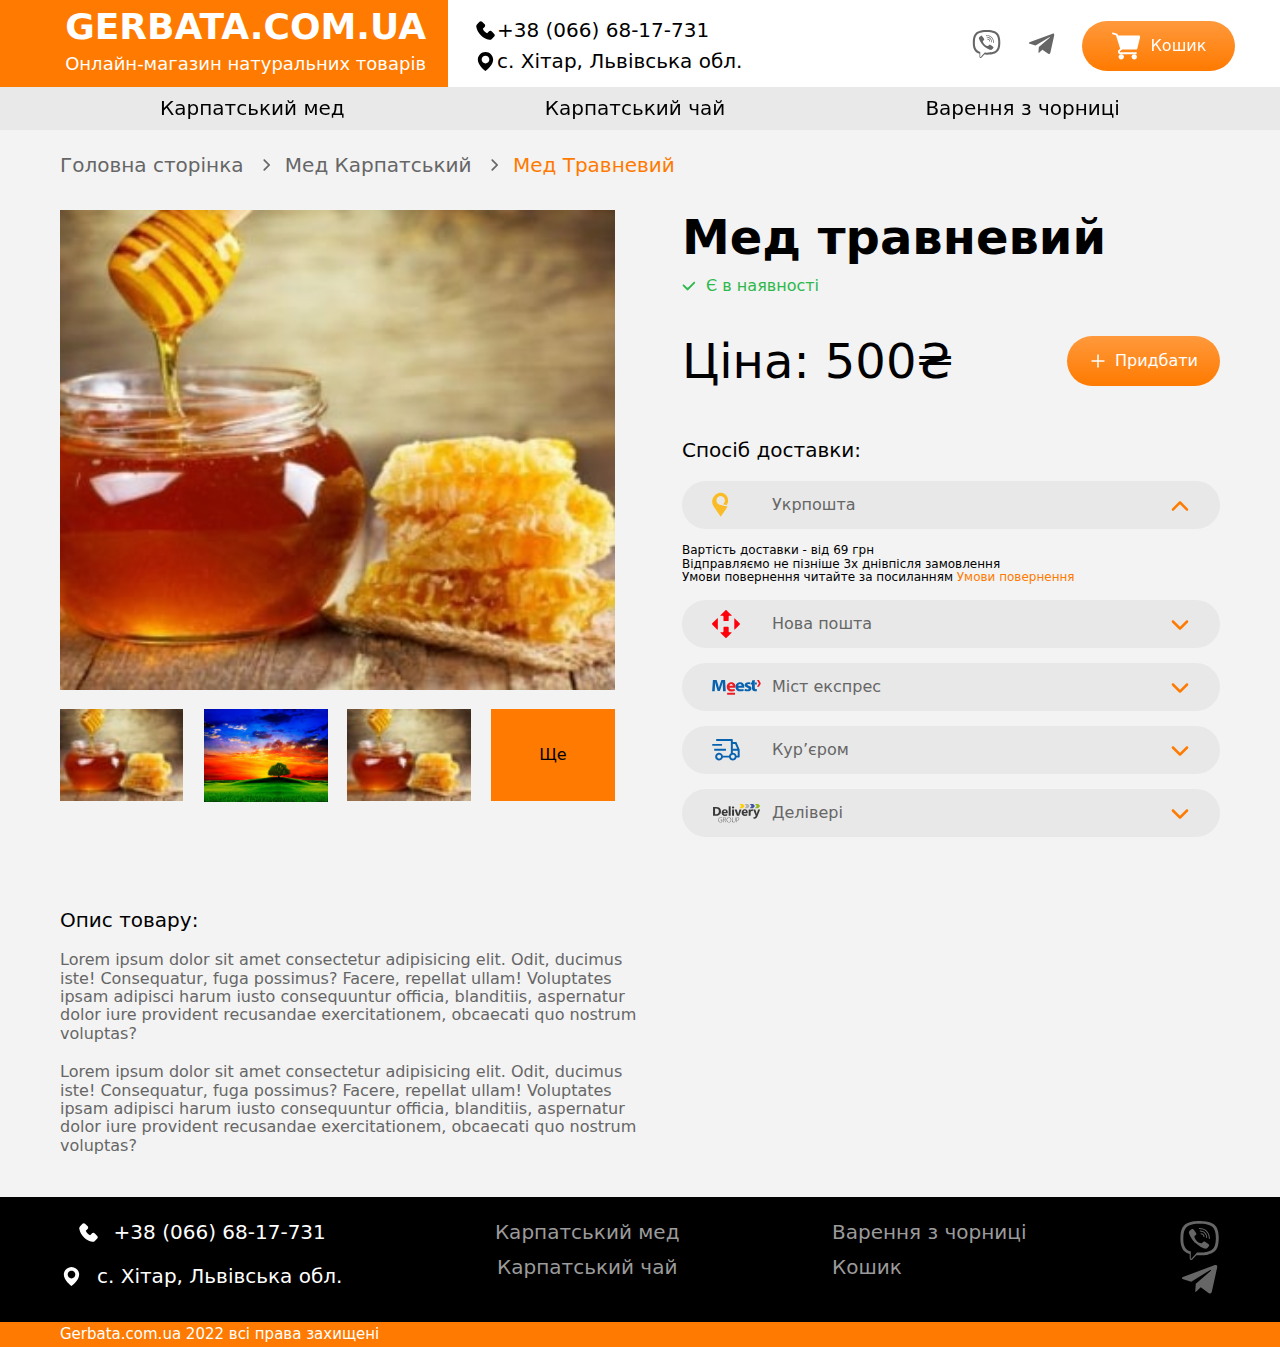
==== commit 78b29ebb: "." ====
--- a/product-gallery.html
+++ b/product-gallery.html
@@ -145,8 +145,8 @@
 
     <!-- .................... main .................... -->
     <main>
-      <!-- ............... gallery__wraper__none ............... -->
-      <div class="gallery__wraper__none">
+      <!-- ............... gallery__wraper__phone ............... -->
+      <div class="gallery__wraper__none container">
         <a class="gallery__nav__link" href="">
           <svg class="gallery__icon-halochka-left">
             <use href="./img/icons.svg#icon-halochka-left"></use>
@@ -162,8 +162,8 @@
         </p>
       </div>
 
-      <!-- ................. gallery__wraper__is-none ................. -->
-      <div class="gallery__wraper__is-none">
+      <!-- ................. gallery__wraper__tabletka__komp ................. -->
+      <div class="gallery__wraper__is-none container">
         <ul class="wraper__is-none__list list">
           <li class="wraper__is-none__item">
             <a class="wraper__is-none__link" href=""
@@ -193,183 +193,183 @@
 
       <!-- ................... gallery  gallery__delivery ................... -->
       <section class="gallery__gallery__delivery">
-        <div class="container">
-          <div class="ct-gallery__flex">
-            <!-- .................... gallery .................... -->
-            <div class="gallery">
-              <h2 class="visually-hidden">Галерея-слайд</h2>
-
-              <img
-                class="gallery__images-slider"
-                src="./img/gallery-background-min.jpg"
-                alt="Мед"
-              />
-
-              <ul class="grid list">
-                <li class="grid__item">
-                  <a
-                    class="grid__link"
-                    data-fslightbox="gallery"
-                    href="./img/gallery-slider-min.jpg"
+        <div class="container ct-gallery__flex">
+          <!-- <div class="ct-gallery__flex"> -->
+          <!-- .................... gallery .................... -->
+          <div class="gallery">
+            <h2 class="visually-hidden">Галерея-слайд</h2>
+
+            <img
+              class="gallery__images-slider"
+              src="./img/gallery-background-min.jpg"
+              alt="Мед"
+            />
+
+            <ul class="grid list">
+              <li class="grid__item">
+                <a
+                  class="grid__link"
+                  data-fslightbox="gallery"
+                  href="./img/gallery-slider-min.jpg"
+                >
+                  <img
+                    class="grid__img"
+                    src="./img/gallery-slider-min.jpg"
+                    alt="Мед"
+                  />
+                </a>
+              </li>
+              <li class="grid__item">
+                <a
+                  class="grid__link"
+                  data-fslightbox="gallery"
+                  href="./img/aaaaaaaaaaaaa.jpg"
+                >
+                  <img class="c" src="./img/aaaaaaaaaaaaa.jpg" alt="Мед" />
+                </a>
+              </li>
+              <li class="grid__item">
+                <a
+                  class="grid__link"
+                  data-fslightbox="gallery"
+                  href="./img/gallery-slider-min.jpg"
+                >
+                  <img
+                    class="grid__img"
+                    src="./img/gallery-slider-min.jpg"
+                    alt="Мед"
+                  />
+                </a>
+              </li>
+
+              <li class="grid__item">
+                <button class="grid__button" type="button">Ще</button>
+              </li>
+            </ul>
+          </div>
+
+          <!-- .............. gallery__delivery  ............ -->
+          <div class="gallery__delivery">
+            <!-- ............ desctop-ct ............. -->
+            <div class="gallery__desctop-ct">
+              <h2 class="desctop-ct__title">Мед травневий</h2>
+              <p class="desctop-ct__text">
+                <svg class="gallery__icon-halochka">
+                  <use href="./img/icons.svg#icon-halochka"></use>
+                </svg>
+                Є в наявності
+              </p>
+              <div class="desctop-ct__sum-btn">
+                <p class="sum-btn__text">Ціна: 500₴</p>
+                <button class="desctop-ct__button" type="button">
+                  <svg class="plus__icon-svg">
+                    <use href="./img/icons.svg#icon-plus"></use>
+                  </svg>
+                  Придбати
+                </button>
+              </div>
+            </div>
+
+            <!-- ................. delivery__list ................ -->
+            <h2 class="gallery__title-h2">Спосіб доставки:</h2>
+
+            <ul class="delivery__list list">
+              <li class="delivery__item">
+                <a href="" class="delivery__link">
+                  <svg class="delivery__nav__icon-link">
+                    <use href="./img/icons.svg#icon-form-map"></use>
+                  </svg>
+                  Укрпошта
+                  <svg class="delivery__icon-halochka">
+                    <use href="./img/icons.svg#icon-halochke-top"></use>
+                  </svg>
+                </a>
+              </li>
+
+              <li class="delivery__item delivery__item__text">
+                <p class="delivery__text">
+                  Вартість доставки - від 69 грн <br />
+                  Відправляємо не пізніше 3х днівпісля замовлення <br />
+                  Умови повернення читайте за посиланням
+                  <a class="delivery__text__span-link" href=""
+                    >Умови повернення</a
                   >
-                    <img
-                      class="grid__img"
-                      src="./img/gallery-slider-min.jpg"
-                      alt="Мед"
-                    />
-                  </a>
-                </li>
-                <li class="grid__item">
-                  <a
-                    class="grid__link"
-                    data-fslightbox="gallery"
-                    href="./img/aaaaaaaaaaaaa.jpg"
-                  >
-                    <img class="c" src="./img/aaaaaaaaaaaaa.jpg" alt="Мед" />
-                  </a>
-                </li>
-                <li class="grid__item">
-                  <a
-                    class="grid__link"
-                    data-fslightbox="gallery"
-                    href="./img/gallery-slider-min.jpg"
-                  >
-                    <img
-                      class="grid__img"
-                      src="./img/gallery-slider-min.jpg"
-                      alt="Мед"
-                    />
-                  </a>
-                </li>
-
-                <li class="grid__item">
-                  <button class="grid__button" type="button">Ще</button>
-                </li>
-              </ul>
-            </div>
-
-            <!-- .............. gallery__delivery  ............ -->
-            <div class="gallery__delivery">
-              <!-- ............ desctop-ct ............. -->
-              <div class="gallery__desctop-ct">
-                <h2 class="desctop-ct__title">Мед травневий</h2>
-                <p class="desctop-ct__text">
-                  <svg class="gallery__icon-halochka">
-                    <use href="./img/icons.svg#icon-halochka"></use>
-                  </svg>
-                  Є в наявності
                 </p>
-                <div class="desctop-ct__sum-btn">
-                  <p class="sum-btn__text">Ціна: 500₴</p>
-                  <button class="desctop-ct__button" type="button">
-                    <svg class="plus__icon-svg">
-                      <use href="./img/icons.svg#icon-plus"></use>
-                    </svg>
-                    Придбати
-                  </button>
-                </div>
-              </div>
-
-              <!-- ................. delivery__list ................ -->
-              <h2 class="gallery__title-h2">Спосіб доставки:</h2>
-
-              <ul class="delivery__list list">
-                <li class="delivery__item">
-                  <a href="" class="delivery__link">
-                    <svg class="delivery__nav__icon-link">
-                      <use href="./img/icons.svg#icon-form-map"></use>
-                    </svg>
-                    Укрпошта
-                    <svg class="delivery__icon-halochka">
-                      <use href="./img/icons.svg#icon-halochke-top"></use>
-                    </svg>
-                  </a>
-                </li>
-
-                <li class="delivery__item delivery__item__text">
-                  <p class="delivery__text">
-                    Вартість доставки - від 69 грн <br />
-                    Відправляємо не пізніше 3х днівпісля замовлення <br />
-                    Умови повернення читайте за посиланням
-                    <a class="delivery__text__span-link" href=""
-                      >Умови повернення</a
-                    >
-                  </p>
-                </li>
-
-                <li class="delivery__item">
-                  <a href="" class="delivery__link"
-                    ><svg class="delivery__icon-nova-poshta">
-                      <use href="./img/icons.svg#icon-nova-poshta"></use>
-                    </svg>
-                    Нова пошта
-                    <svg class="delivery__icon-halochka">
-                      <use
-                        href="./img/icons.svg#icon-halochka-bottom"
-                      ></use></svg
-                  ></a>
-                </li>
-
-                <li class="delivery__item">
-                  <a href="" class="delivery__link">
-                    <svg class="delivery__icon-meest">
-                      <use href="./img/icons.svg#icon-meest"></use>
-                    </svg>
-                    Міст експрес
-                    <svg class="delivery__icon-halochka">
-                      <use href="./img/icons.svg#icon-halochka-bottom"></use>
-                    </svg>
-                  </a>
-                </li>
-
-                <li class="delivery__item">
-                  <a href="" class="delivery__link">
-                    <svg class="delivery__icon-mashina">
-                      <use href="./img/icons.svg#icon-mashina"></use>
-                    </svg>
-                    Кур’єром
-                    <svg class="delivery__icon-halochka">
-                      <use href="./img/icons.svg#icon-halochka-bottom"></use>
-                    </svg>
-                  </a>
-                </li>
-
-                <li class="delivery__item">
-                  <a href="" class="delivery__link">
-                    <svg class="delivery__icon-delivery">
-                      <use href="./img/icons.svg#icon-delivery"></use>
-                    </svg>
-                    Делівері
-                    <svg class="delivery__icon-halochka">
-                      <use href="./img/icons.svg#icon-halochka-bottom"></use>
-                    </svg>
-                  </a>
-                </li>
-              </ul>
-            </div>
+              </li>
+
+              <li class="delivery__item">
+                <a href="" class="delivery__link"
+                  ><svg class="delivery__icon-nova-poshta">
+                    <use href="./img/icons.svg#icon-nova-poshta"></use>
+                  </svg>
+                  Нова пошта
+                  <svg class="delivery__icon-halochka">
+                    <use href="./img/icons.svg#icon-halochka-bottom"></use></svg
+                ></a>
+              </li>
+
+              <li class="delivery__item">
+                <a href="" class="delivery__link">
+                  <svg class="delivery__icon-meest">
+                    <use href="./img/icons.svg#icon-meest"></use>
+                  </svg>
+                  Міст експрес
+                  <svg class="delivery__icon-halochka">
+                    <use href="./img/icons.svg#icon-halochka-bottom"></use>
+                  </svg>
+                </a>
+              </li>
+
+              <li class="delivery__item">
+                <a href="" class="delivery__link">
+                  <svg class="delivery__icon-mashina">
+                    <use href="./img/icons.svg#icon-mashina"></use>
+                  </svg>
+                  Кур’єром
+                  <svg class="delivery__icon-halochka">
+                    <use href="./img/icons.svg#icon-halochka-bottom"></use>
+                  </svg>
+                </a>
+              </li>
+
+              <li class="delivery__item">
+                <a href="" class="delivery__link">
+                  <svg class="delivery__icon-delivery">
+                    <use href="./img/icons.svg#icon-delivery"></use>
+                  </svg>
+                  Делівері
+                  <svg class="delivery__icon-halochka">
+                    <use href="./img/icons.svg#icon-halochka-bottom"></use>
+                  </svg>
+                </a>
+              </li>
+            </ul>
           </div>
+          <!-- </div> -->
         </div>
       </section>
 
       <!-- .................... description .................... -->
       <section class="description">
         <div class="container">
-          <h2 class="gallery__title-h2">Опис товару:</h2>
-          <p class="description__text">
-            Lorem ipsum dolor sit amet consectetur adipisicing elit. Odit,
-            ducimus iste! Consequatur, fuga possimus? Facere, repellat ullam!
-            Voluptates ipsam adipisci harum iusto consequuntur officia,
-            blanditiis, aspernatur dolor iure provident recusandae
-            exercitationem, obcaecati quo nostrum voluptas?
-          </p>
-          <!-- <br /> -->
-          <p class="description__text">
-            Lorem ipsum dolor sit amet consectetur adipisicing elit. Odit,
-            ducimus iste! Consequatur, fuga possimus? Facere, repellat ullam!
-            Voluptates ipsam adipisci harum iusto consequuntur officia,
-            blanditiis, aspernatur dolor iure provident recusandae
-            exercitationem, obcaecati quo nostrum voluptas?
-          </p>
+          <div class="cnt__description">
+            <h2 class="gallery__title-h2">Опис товару:</h2>
+            <p class="description__text">
+              Lorem ipsum dolor sit amet consectetur adipisicing elit. Odit,
+              ducimus iste! Consequatur, fuga possimus? Facere, repellat ullam!
+              Voluptates ipsam adipisci harum iusto consequuntur officia,
+              blanditiis, aspernatur dolor iure provident recusandae
+              exercitationem, obcaecati quo nostrum voluptas?
+            </p>
+            <!-- <br /> -->
+            <p class="description__text">
+              Lorem ipsum dolor sit amet consectetur adipisicing elit. Odit,
+              ducimus iste! Consequatur, fuga possimus? Facere, repellat ullam!
+              Voluptates ipsam adipisci harum iusto consequuntur officia,
+              blanditiis, aspernatur dolor iure provident recusandae
+              exercitationem, obcaecati quo nostrum voluptas?
+            </p>
+          </div>
         </div>
       </section>
     </main>
@@ -465,6 +465,25 @@
       <section class="section footer__and">
         <div class="and_container container">
           <p class="and__text">Gerbata.com.ua 2022 всі права захищені</p>
+        </div>
+      </section>
+
+      <!-- ..................................ФІКСОВАНА Сесція під футером .................................. -->
+      <section class="fixed__footer">
+        <div class="container">
+          <ul class="fixed__footer__list list">
+            <li class="fixed__footer__item">
+              <p class="fixed__footer__text">500₴</p>
+            </li>
+            <li class="fixed__footer__item">
+              <button class="button fixed__footer__button" type="button">
+                <svg class="plus__icon-svg">
+                  <use href="./img/icons.svg#icon-plus"></use>
+                </svg>
+                Придбати
+              </button>
+            </li>
+          </ul>
         </div>
       </section>
     </footer>
--- a/css/main.min.css
+++ b/css/main.min.css
@@ -1 +1 @@
-body{box-sizing:border-box;color:#000;background-color:#f3f3f3}.list{padding:0;margin:0;list-style:none}a{text-decoration:none;margin:0;padding:0}img{display:block;max-width:100%;height:auto;margin:0}h1,h2,h3,h4,p{margin:0}.visually-hidden{position:absolute;width:1px;height:1px;margin:-1px;border:0;padding:0;white-space:nowrap;clip-path:inset(100%);clip:rect(0 0 0 0);overflow:hidden}.container{margin-left:auto;margin-right:auto;padding-left:20px;padding-right:20px}@media screen and (min-width: 480px){.container{width:480px}}@media screen and (min-width: 768px){.container{width:768px}}@media screen and (min-width: 1200px){.container{width:1200px}}.button{display:flex;align-items:center;justify-content:center;margin:0 auto;width:100%;height:33px;border:none;background:linear-gradient(180deg, #ff993c 0%, #ff7a00 100%);border-radius:16px;font-size:16px;line-height:.66;color:#fff;cursor:pointer}.button:hover,.button:focus{background:linear-gradient(180deg, #c45f02 0%, #ff7a00 100%)}@media screen and (min-width: 768px){.button{width:125px;height:38px;border-radius:19px;margin:0;margin-left:auto}}@media screen and (min-width: 1200px){.button{width:153px;height:50px;border-radius:25px}}.plus__icon-svg{width:18px;height:18px;margin-right:8px}.curent__btn{display:flex;align-items:center;justify-content:center;margin:0 auto;width:100%;height:33px;border:1px solid #ff891c;background-color:rgba(0,0,0,0);border-radius:16px;font-size:16px;line-height:.66;color:#ff891c;cursor:pointer}@media screen and (min-width: 768px){.curent__btn{width:125px;height:38px;border-radius:19px;margin:0;margin-left:auto}}@media screen and (min-width: 1200px){.curent__btn{width:153px;height:50px;border-radius:25px}}.curent__btn:hover,.curent__btn:focus{border:linear-gradient(180deg, #c45f02 0%, #ff7a00 100%)}.curent__icon-svg{width:18px;height:18px;margin-right:8px;fill:#ff891c}.ct-border{margin-bottom:16px;border-top:1px solid #dadada}.thank-you__border{margin:0;margin-bottom:55px}.section__title{margin-bottom:16px;font-weight:400;font-size:24px}@media screen and (min-width: 768px){.section__title{font-size:34px}}@media screen and (min-width: 1200px){.section__title{font-size:48px}}.ct-linc__adn{display:flex;align-items:center;margin-top:20px;margin-bottom:30px}@media screen and (min-width: 1200px){.ct-linc__adn{margin-top:57px}}.container__link{margin-left:10px;color:#666;font-size:16px;line-height:1}@media screen and (min-width: 1200px){.container__link{margin:0;margin-left:auto}}.container__svg{width:26px;height:10px}.section__title-h3{margin-bottom:16px;font-weight:400;font-size:16px;color:#666}@media screen and (min-width: 768px){.section__title-h3{font-size:18px;margin-bottom:22px}}@media screen and (min-width: 1200px){.section__title-h3{font-size:20px;line-height:.83;margin-bottom:30px}}.page-header{position:sticky;top:0}.container__page-header{display:flex}@media screen and (max-width: 767px){.container__page-header{display:none}}.header-logo{width:35%;padding-right:22px;background-color:#ff7a00}.header-logo__link{display:block;height:87px}.logo__text{text-align:right;display:block;font-weight:700;font-size:22px;line-height:1.5;text-transform:uppercase;color:#fff}@media screen and (max-width: 1199px){.logo__text{padding-top:14px}}@media screen and (min-width: 1200px){.logo__text{font-size:36px}}.logo__span{text-align:right;display:block;font-size:11px;color:#fff}@media screen and (min-width: 1200px){.logo__span{font-size:18px}}.nav{display:flex;align-items:center;width:65%;height:87px;padding:15px 26px 10px 26px;background-color:#fff}.nav__item{margin-bottom:8px}.nav__item:last-child{margin-bottom:0}.nav__link{color:#000;display:flex;align-items:center}@media screen and (min-width: 768px){.nav__link{font-size:15px}}@media screen and (min-width: 1200px){.nav__link{font-size:20px}}.nav__social-icon{width:23px;height:23px;fill:#000}.second-nav__list{display:flex;align-items:center;margin-left:40px}@media screen and (min-width: 1200px){.second-nav__list{margin-left:230px}}.second-nav__item{margin-right:26px}.second-nav__item:last-child{margin-right:0}.second-nav__link{fill:#666}.second-nav__social-icon{width:29px;height:28px}.header__button{display:flex;align-items:center;justify-content:center;margin:0 auto;width:100%;height:33px;border:none;background:linear-gradient(180deg, #ff993c 0%, #ff7a00 100%);border-radius:16px;font-size:16px;line-height:.66;color:#fff}.header__button:hover,.header__button:focus{background:linear-gradient(180deg, #c45f02 0%, #ff7a00 100%)}@media screen and (min-width: 768px){.header__button{width:125px;height:38px;border-radius:19px;margin:0;margin-left:auto}}@media screen and (min-width: 1200px){.header__button{width:153px;height:50px;border-radius:25px}}.header__button__icon-svg{width:28px;height:28px;margin-right:11px}.menu-hed{background-color:#e9e9e9}@media screen and (max-width: 767px){.menu-hed{display:none}}.menu-hed__list{display:flex;align-items:center;justify-content:space-around}.menu-hed__link{display:block;padding:10px 0;color:#000;font-size:20px}.hero__bg{margin-top:18px;margin-bottom:18px;width:300px;height:200px;background-image:url(../img/hero-bg-min.jpg);background-repeat:no-repeat;background-position:center;background-size:cover;border-radius:25px}@media screen and (min-width: 480px){.hero__bg{margin-top:24px;margin-bottom:24px;width:440px;height:250px}}@media screen and (min-width: 768px){.hero__bg{margin-top:40px;margin-bottom:40px;width:720px;height:340px}}@media screen and (min-width: 1200px){.hero__bg{margin-top:55px;margin-bottom:55px;width:1140px;height:440px}}.honey__list{display:flex;flex-wrap:wrap;align-items:center;justify-content:center}@media screen and (min-width: 480px){.honey__list{align-items:start;justify-content:start;margin:-15px}}@media screen and (max-width: 479px){.honey__item{margin-bottom:30px}.honey__item:last-child{margin-bottom:0}}@media screen and (min-width: 480px){.honey__item{width:calc(100% - 60px)/2;margin:15px}}@media screen and (min-width: 768px){.honey__item{width:calc((100% - 90px)/3)}}@media screen and (min-width: 1200px){.honey__item{width:calc((100% - 120px)/4)}}.honey__img{width:100%;margin-bottom:8px}@media screen and (min-width: 480px){.honey__img{width:205px;height:205px}}@media screen and (min-width: 768px){.honey__img{width:100%;height:100%}}.honey__title{margin-bottom:8px;font-size:16px}@media screen and (min-width: 768px){.honey__title{font-size:20px}}@media screen and (min-width: 1200px){.honey__title{font-size:24px}}.honey__text{display:flex;align-items:center;margin-bottom:8px;color:#2eb84c;font-size:8px}@media screen and (min-width: 768px){.honey__text{font-size:10px}}@media screen and (min-width: 1200px){.honey__text{font-size:14px}}.honey__text::before{content:"";width:6px;height:4px;margin-right:10px;background-image:url(../img/halochka.svg);background-size:contain;background-repeat:no-repeat}@media screen and (min-width: 768px){.honey__text::before{width:10px;height:8px}}@media screen and (min-width: 1200px){.honey__text::before{width:14px;height:10px}}@media screen and (min-width: 768px){.honey__tablet-ct{display:flex;align-items:center}}.honey__text-sum{font-size:24px;line-height:1;text-transform:uppercase}@media screen and (max-width: 767px){.honey__text-sum{margin-bottom:15px}}@media screen and (min-width: 768px){.honey__text-sum{font-size:28px}}@media screen and (min-width: 1200px){.honey__text-sum{font-size:30px}}.tea__list{display:flex;flex-wrap:wrap;align-items:center;justify-content:center}@media screen and (min-width: 480px){.tea__list{align-items:start;justify-content:start;margin:-15px}}@media screen and (max-width: 479px){.tea__item{margin-bottom:30px}.tea__item:last-child{margin-bottom:0}}@media screen and (min-width: 480px){.tea__item{width:calc(100% - 60px)/2;margin:15px}}@media screen and (min-width: 768px){.tea__item{width:calc((100% - 90px)/3)}}@media screen and (min-width: 1200px){.tea__item{width:calc((100% - 120px)/4)}}.tea__img{width:100%;margin-bottom:8px}@media screen and (min-width: 480px){.tea__img{width:205px;height:205px}}@media screen and (min-width: 768px){.tea__img{width:100%;height:100%}}.tea__title{margin-bottom:8px;font-size:16px}@media screen and (min-width: 768px){.tea__title{font-size:20px}}@media screen and (min-width: 1200px){.tea__title{font-size:24px}}.tea__text{display:flex;align-items:center;margin-bottom:8px;color:#2eb84c;font-size:8px}@media screen and (min-width: 768px){.tea__text{font-size:10px}}@media screen and (min-width: 1200px){.tea__text{font-size:14px}}.tea__text::before{content:"";width:6px;height:4px;margin-right:10px;background-image:url(../img/halochka.svg);background-size:contain;background-repeat:no-repeat}@media screen and (min-width: 768px){.tea__text::before{width:10px;height:8px}}@media screen and (min-width: 1200px){.tea__text::before{width:14px;height:10px}}@media screen and (min-width: 768px){.tea__tablet-ct{display:flex;align-items:center}}.tea__text-sum{font-size:24px;line-height:1;text-transform:uppercase}@media screen and (max-width: 767px){.tea__text-sum{margin-bottom:15px}}@media screen and (min-width: 768px){.tea__text-sum{font-size:28px}}@media screen and (min-width: 1200px){.tea__text-sum{font-size:30px}}.section__bilberry{padding-bottom:39px}.bilberry__list{display:flex;flex-wrap:wrap;align-items:center;justify-content:center}@media screen and (min-width: 480px){.bilberry__list{align-items:start;justify-content:start;margin:-15px}}@media screen and (max-width: 479px){.bilberry__item{margin-bottom:30px}.bilberry__item:last-child{margin-bottom:0}}@media screen and (min-width: 480px){.bilberry__item{width:calc(100% - 60px)/2;margin:15px}}@media screen and (min-width: 768px){.bilberry__item{width:calc((100% - 90px)/3)}}@media screen and (min-width: 1200px){.bilberry__item{width:calc((100% - 120px)/4)}}.bilberry__img{width:100%;margin-bottom:8px}@media screen and (min-width: 480px){.bilberry__img{width:205px;height:205px}}@media screen and (min-width: 768px){.bilberry__img{width:100%;height:100%}}.bilberry__title{margin-bottom:8px;font-size:16px}@media screen and (min-width: 768px){.bilberry__title{font-size:20px}}@media screen and (min-width: 1200px){.bilberry__title{font-size:24px}}.bilberry__text{display:flex;align-items:center;margin-bottom:8px;color:#2eb84c;font-size:8px}@media screen and (min-width: 768px){.bilberry__text{font-size:10px}}@media screen and (min-width: 1200px){.bilberry__text{font-size:14px}}.bilberry__text::before{content:"";width:6px;height:4px;margin-right:10px;background-image:url(../img/halochka.svg);background-size:contain;background-repeat:no-repeat}@media screen and (min-width: 768px){.bilberry__text::before{width:10px;height:8px}}@media screen and (min-width: 1200px){.bilberry__text::before{width:14px;height:10px}}@media screen and (min-width: 768px){.bilberry__tablet-ct{display:flex;align-items:center}}.bilberry__text-sum{font-size:24px;line-height:1;text-transform:uppercase}@media screen and (max-width: 767px){.bilberry__text-sum{margin-bottom:15px}}@media screen and (min-width: 768px){.bilberry__text-sum{font-size:28px}}@media screen and (min-width: 1200px){.bilberry__text-sum{font-size:30px}}.thanks__hero-fon{background-image:url(../../img/photo_2022-min.jpg);background-repeat:no-repeat;background-position:center;background-size:cover}.thanks__hero{text-align:center}.thanks-cnt__img{padding:38px 0}.thanks__icon-img{margin:0 auto;width:102px;height:105px}@media screen and (min-width: 768px){.thanks__icon-img{width:138px;height:141px}}.thanks__hero__h1{margin-bottom:20px;font-size:30px}@media screen and (min-width: 768px){.thanks__hero__h1{font-size:48px}}.thanks__hero__text{margin-bottom:40px;font-size:16px}@media screen and (min-width: 768px){.thanks__hero__text{font-size:20px}}.thanks__hero__link{color:#ff7a00;font-size:20px}.thanks__hero__icon-svg{width:26px;height:10px;margin-right:10px}.thank-you__section{padding:34px 0 67px 0}.selected__section{padding:74px 0;background-color:#f3f3f3}.selected__title-h2{margin-bottom:38px;font-size:20px}.selected__item{display:flex;margin-bottom:19px}.selected__item:last-child{margin-bottom:0}.selected__border-li{border-top:1px solid #e9e9e9;margin-bottom:19px}.selected__border-li:last-child{margin-bottom:0}.selected__link{margin-right:12px}@media screen and (min-width: 480px){.selected__link{margin-right:24px}}.selected__img{width:98px;height:98px}.selected__title{margin-bottom:8px;font-size:24px}.selected__text{margin-bottom:14px;font-size:14px}.selected__text-sum{font-size:30px;line-height:24px;text-transform:uppercase}.selected__span{margin-left:8px;font-size:14px}.modal{position:fixed;top:0;left:0;width:100%;height:100%;background:rgba(0,0,0,.5);overflow:scroll}.modal.is-hidden{opacity:0;pointer-events:none}.modal-window{position:absolute;top:5%;left:50%;transform:translate(-50%);background:#fff;border-radius:15px}@media screen and (min-width: 320px){.modal-window{width:320px}}@media screen and (min-width: 450px){.modal-window{width:440px}}@media screen and (min-width: 768px){.modal-window{width:728px}}@media screen and (min-width: 1200px){.modal-window{width:857px}}.m-f{padding:10px;background-color:#f3f3f3;border-radius:15px 15px 0 0}@media screen and (min-width: 450px){.m-f{padding:20px}}@media screen and (min-width: 768px){.m-f{padding:30px 30px 22px 30px}}.modal-title{margin-bottom:31px;font-size:20px}.modal-button{display:flex;position:absolute;top:10px;right:10px;align-items:center;justify-content:center;border:none;width:30px;height:30px;cursor:pointer;background:rgba(0,0,0,0)}.modal-svg{top:8px;right:8px;border:none;width:18px;height:18px;fill:#ff7a00}@media screen and (min-width: 768px){.modal__item{display:flex;align-items:center;justify-content:space-between}}.modal__wrap{display:flex;align-items:center;margin-bottom:17px}@media screen and (min-width: 768px){.modal__wrap{margin:0}}.modal__img{width:89px;height:89px;margin-right:14px}@media screen and (min-width: 768px){.modal__img{margin-right:17px}}.modal__title{font-size:22px}@media screen and (min-width: 768px){.modal__title{font-size:24px}}.modal__container{display:flex}.modal__span{display:flex;align-items:center;font-size:24px}@media screen and (min-width: 768px){.modal__span{margin-right:80px}}@media screen and (min-width: 1200px){.modal__span{margin-right:140px}}.modal__svg{width:30px;height:30px;cursor:pointer}.modal__icon-minus{margin-right:23px}.modal__icon-plys{margin-left:23px}.modal__text{margin-left:auto;font-size:30px}.modal__icon-koshik{width:22px;height:22px;margin-left:9px;cursor:pointer}@media screen and (min-width: 768px){.modal__icon-koshik{margin-left:16px}}@media screen and (min-width: 768px){.modal__icon-koshik{margin-left:30px}}.modal__border-li{margin:19px 0 26px 0;border-top:1px solid #dadada}.modal-sum__li{display:flex;align-items:center;justify-content:flex-end;color:#666;font-size:20px}.modal-sum__span{margin-left:12px;color:#ff7a00;font-size:30px}.modal-form__title{margin-bottom:30px;font-weight:400;font-size:32px}.modal-form{background-color:#fff;border-radius:0 0 15px 15px;padding:10px}@media screen and (min-width: 450px){.modal-form{padding:20px}}@media screen and (min-width: 1200px){.modal-form{padding:30px}}@media screen and (min-width: 768px){.form-containrt__label{display:flex;justify-content:space-between;margin-bottom:20px}}.modal-form__label{margin-bottom:15px}.modal-form__label:last-child{margin:0}@media screen and (min-width: 768px){.modal-form__label{margin:0}}.modai-form__input{width:100%;height:45px;margin-bottom:15px;padding-left:11px;background-color:#f3f3f3;border:none}@media screen and (min-width: 768px){.modai-form__input{width:330px;margin:0}}@media screen and (min-width: 1200px){.modai-form__input{width:390px;margin:0}}.modal-form__textarea{resize:none;width:100%;height:255px;padding:11px;margin-bottom:15px;background-color:#f3f3f3;border:none}@media screen and (min-width: 768px){.modal-form__textarea{margin-bottom:30px;height:114px}}.form-button__submit{display:flex;align-items:center;justify-content:center;width:100%;margin:0 auto}@media screen and (min-width: 480px){.form-button__submit{width:257px}}.scroll-up{position:fixed;left:40px;bottom:40px;z-index:1000;display:flex;align-items:center;justify-content:center;width:40px;height:40px;color:#fff;fill:#ff7a00;cursor:pointer;visibility:hidden;border-radius:50%;box-shadow:inset 0 0 0 3px;opacity:0;transform:translateY(20px);transition-property:fill,opacity,transform;transition-duration:250ms;transition-timing-function:cubic-bezier(0.4, 0, 0.2, 1)}.scroll-up:hover,.scroll-up:focus{fill:#ff7a00}.scroll-up__icon{position:absolute;top:50%;left:50%;transform:translate(-50%, -60%);width:20px;height:20px}@media screen and (min-width: 1200px){.scroll-up__icon{width:25px;height:25px}}.scroll-up--active{visibility:visible;opacity:1;transform:translateY(0)}.scroll-up__sircle-path{fill:none;stroke:#ff7a00;stroke-width:4px}.mobile__container__tel{display:flex;align-items:center;position:sticky;margin-bottom:24px}.menu-toggle{min-height:68px;min-width:68px;display:flex;align-items:center;justify-content:center;margin:0;padding:0;background-color:#ff7a00;cursor:pointer;border:none;outline:none}@media(min-width: 768px){.menu-toggle{display:none}}.menu-toggle__icon-menu{width:18px;height:18px;fill:#fff}.menu-container{position:fixed;top:0;left:0;width:100vw;height:100vh;background-color:#ff7a00;z-index:999;transform:translateX(100%);transition:transform 250ms ease-in-out}.menu-container.is-open{transform:translateX(0)}.menu-container .menu-toggle{background-color:#854102}.menu-container{overflow:scroll}.secondery__menu__basket{min-height:68px;min-width:68px;padding:0;margin:0;margin-left:auto;background-color:#ff7a00;cursor:pointer;border:none;outline:none}@media(min-width: 768px){.secondery__menu__basket{display:none}}.secondery__menu__basket__icon{width:26px;height:25px}.mobile__container__logo{width:100%;height:68px;text-align:center;margin:0;padding-top:9px;background-color:#fff}@media screen and (min-width: 480px){.mobile__container__logo{padding-top:3px}}@media(min-width: 768px){.mobile__container__logo{display:none}}.mobile__header-logo__link{color:#000}.mobile__logo__text{font-size:25px}@media screen and (min-width: 480px){.mobile__logo__text{font-size:32px}}.mobile__logo__span{font-size:10px}@media screen and (min-width: 480px){.mobile__logo__span{font-size:12px}}.mobile-menu__item{margin-bottom:9px}.mobile-menu__item:last-child{margin:0}.mobile-menu__link{display:flex;align-items:center;height:46px;padding-left:10px;font-size:24px;color:#fff;background-color:#ee7200}@media screen and (min-width: 480px){.mobile-menu__link{padding-left:20px}}.mobile__footer{margin-top:100%}.gallery__title-h2{margin-bottom:19px;font-weight:400;font-size:20px}.gallery__wraper__is-none{margin-bottom:33px}@media screen and (max-width: 767px){.gallery__wraper__is-none{display:none}}.wraper__is-none__list{display:flex;align-items:center}.wraper__is-none__item{margin-right:12px}.wraper__is-none__item:last-child{margin:0}.wraper__is-none__link{color:#666;font-size:20px}.wraper__is-none__icon{width:14px;height:14px;margin-left:9px}.wraper__is-none__link-active{color:#ff7a00}.ct-gallery__flex{display:flex;outline:1px solid red}.gallery{width:100%}.gallery__images-slider{display:block;width:100%;margin:0 auto;margin-bottom:10px}@media screen and (min-width: 768px){.gallery__images-slider{width:440px;margin:0;margin-bottom:19px}}@media screen and (min-width: 1200px){.gallery__images-slider{width:555px}}.grid{width:100%;height:67px;margin:0 auto;display:flex;justify-content:space-between}@media screen and (min-width: 768px){.grid{width:440px;margin:0}}@media screen and (min-width: 1200px){.grid{width:555px}}.grid__item{width:67px}@media screen and (min-width: 768px){.grid__item{width:96px;height:92px}}@media screen and (min-width: 1200px){.grid__item{width:124px;height:92px}}.grid__link{display:block;width:100%;height:100%}.grid__img{min-height:100%}.grid__button{width:100%;height:100%;border:none;background:#ff7a00;border-radius:5px}@media screen and (min-width: 768px){.gallery__wraper__none{display:none}}.gallery__nav__link{display:flex;align-items:center;padding:0 12px;margin-bottom:16px;color:#ff7a00;font-size:16px}.gallery__icon-halochka-left{width:12px;height:12px;margin-right:9px}.gallery__nav__title{margin-bottom:20px;padding:0 12px;font-size:40px;line-height:1}.gallery__nav__text{margin-bottom:29px;padding:0 12px;color:#2eb84c;font-size:14px}.gallery__icon-halochka{width:14px;height:10px;margin-right:5px}.description{padding-bottom:42px}.description__text{margin-bottom:20px;color:#666;font-weight:400;font-size:12px}.description__text:last-child{margin:0}@media screen and (min-width: 480px){.gallery__delivery{width:440px}}@media screen and (min-width: 1200px){.gallery__delivery{width:538px}}.gallery__desctop-ct{margin-bottom:50px}@media screen and (max-width: 767px){.gallery__desctop-ct{display:none}}.desctop-ct__title{margin-bottom:12px;font-size:48px}.desctop-ct__text{margin-bottom:38px;color:#2eb84c;font-size:16px}@media screen and (min-width: 768px){.desctop-ct__sum-btn{display:flex;align-items:center;width:440px}}@media screen and (min-width: 1200px){.desctop-ct__sum-btn{width:538px}}.sum-btn__text{font-size:34px}@media screen and (min-width: 1200px){.sum-btn__text{font-size:48px}}.desctop-ct__button{display:flex;align-items:center;justify-content:center;width:125px;height:38px;margin:0;margin-left:auto;border:none;background:linear-gradient(180deg, #ff993c 0%, #ff7a00 100%);border-radius:19px;font-size:16px;line-height:.66;color:#fff;cursor:pointer}.desctop-ct__button:hover,.desctop-ct__button:focus{background:linear-gradient(180deg, #c45f02 0%, #ff7a00 100%)}@media screen and (min-width: 1200px){.desctop-ct__button{width:153px;height:50px;border-radius:25px}}.delivery__list{margin:0 auto;padding:0;width:100%}@media screen and (min-width: 480px){.delivery__list{width:440px}}@media screen and (min-width: 1200px){.delivery__list{width:538px}}.delivery__item{margin-bottom:15px}.delivery__item:last-child{margin:0}.delivery__link{display:flex;align-items:center;width:100%;height:40px;border-radius:48px;background-color:#e8e8e8;padding:0 15px;color:#666;font-size:16px}@media screen and (min-width: 480px){.delivery__link{height:48px;padding:0 30px}}.delivery__nav__icon-link{width:17px;height:25px;margin-right:43px}.delivery__icon-halochka{width:20px;height:20px;margin-left:auto}.delivery__item__text{width:100%;height:auto;padding:0;background-color:rgba(0,0,0,0);font-size:12px}.delivery__text{font-size:12px}.delivery__text__span-link{color:#ff7a00}.delivery__icon-nova-poshta{width:28px;height:28px;margin-right:32px}.delivery__icon-meest{width:49px;height:15px;margin-right:11px}.delivery__icon-mashina{width:28px;height:22px;margin-right:32px}.delivery__icon-delivery{width:49px;height:19px;margin-right:11px}.footer{background-color:#000;padding-top:24px}.footer__container{display:block;text-align:center;padding-bottom:23px}@media screen and (min-width: 768px){.footer__container{display:flex;justify-content:space-between}}.address{font-style:normal;text-align:center;margin:0 auto;margin-bottom:45px}@media screen and (min-width: 768px){.address{margin:0}}.address__item{display:flex;align-items:center;justify-content:center;margin-bottom:10px}.address__item:last-child{margin-bottom:0}@media screen and (min-width: 768px){.address__item{margin-bottom:21px}}.address__link{color:#fff;font-size:20px;display:flex;align-items:center}@media screen and (min-width: 768px){.address__link{font-size:16px}}@media screen and (min-width: 1200px){.address__link{font-size:20px}}.address__link:hover,.address__link:focus{color:#fff}.address__map-icon,.address__phone-icon{width:23px;height:23px;margin-right:14px;fill:#fff}.footer__second{margin-bottom:30px}@media screen and (min-width: 768px){.footer__second{margin:0}}@media screen and (max-width: 768px){.second__item{margin-bottom:30px}.second__item:last-child{margin:0}}@media screen and (min-width: 768px){.second__item{margin-bottom:12px}.second__item:last-child{margin-bottom:0}}.second__link{color:#9b9b9b;font-size:20px}@media screen and (min-width: 768px){.second__link{font-size:16px}}@media screen and (min-width: 1200px){.second__link{font-size:20px}}.second__link:hover,.second__link:focus{color:#fff}.footer__third{margin-bottom:30px}@media screen and (min-width: 768px){.footer__third{margin:0}}@media screen and (max-width: 767px){.third__item{margin-bottom:30px}.third__item:last-child{margin-bottom:0}}@media screen and (min-width: 768px){.third__item{text-align:left;margin-bottom:12px}.third__item:last-child{margin-bottom:0}}.third__link{color:#9b9b9b;font-size:20px}@media screen and (min-width: 768px){.third__link{font-size:16px}}@media screen and (min-width: 1200px){.third__link{font-size:20px}}.third__link:hover,.third__link:focus{color:#fff}.fourth__list{display:flex;align-items:center;justify-content:center}@media screen and (min-width: 768px){.fourth__list{display:block}}.fourth__item{margin-right:40px}.fourth__item:last-child{margin-right:0}@media screen and (min-width: 768px){.fourth__item{margin:0}}.fourth__link{fill:#666;display:block;width:41px;height:39px}.fourth__link:hover,.fourth__link:focus{fill:#fff}.fourth__social-icon{width:41px;height:39px}.footer__and{background-color:#ff7a00;color:#fff}.and_container{display:block;background-color:#ff7a00}.and__text{height:25px;padding-top:4px;font-size:15px}@media screen and (max-width: 767px){.and__text{text-align:center;height:32px;padding-top:6px}}/*# sourceMappingURL=main.min.css.map */+body{box-sizing:border-box;color:#000;background-color:#f3f3f3}.list{padding:0;margin:0;list-style:none}a{text-decoration:none;margin:0;padding:0}img{display:block;max-width:100%;height:auto;margin:0}h1,h2,h3,h4,p{margin:0}.visually-hidden{position:absolute;width:1px;height:1px;margin:-1px;border:0;padding:0;white-space:nowrap;clip-path:inset(100%);clip:rect(0 0 0 0);overflow:hidden}.container{margin-left:auto;margin-right:auto;padding-left:20px;padding-right:20px}@media screen and (min-width: 480px){.container{width:480px}}@media screen and (min-width: 768px){.container{width:768px}}@media screen and (min-width: 1200px){.container{width:1200px}}.button{display:flex;align-items:center;justify-content:center;margin:0 auto;width:100%;height:33px;border:none;background:linear-gradient(180deg, #ff993c 0%, #ff7a00 100%);border-radius:16px;font-size:16px;line-height:.66;color:#fff;cursor:pointer}.button:hover,.button:focus{background:linear-gradient(180deg, #c45f02 0%, #ff7a00 100%)}@media screen and (min-width: 768px){.button{width:125px;height:38px;border-radius:19px;margin:0;margin-left:auto}}@media screen and (min-width: 1200px){.button{width:153px;height:50px;border-radius:25px}}.plus__icon-svg{width:18px;height:18px;margin-right:8px}.curent__btn{display:flex;align-items:center;justify-content:center;margin:0 auto;width:100%;height:33px;border:1px solid #ff891c;background-color:rgba(0,0,0,0);border-radius:16px;font-size:16px;line-height:.66;color:#ff891c;cursor:pointer}@media screen and (min-width: 768px){.curent__btn{width:125px;height:38px;border-radius:19px;margin:0;margin-left:auto}}@media screen and (min-width: 1200px){.curent__btn{width:153px;height:50px;border-radius:25px}}.curent__btn:hover,.curent__btn:focus{border:linear-gradient(180deg, #c45f02 0%, #ff7a00 100%)}.curent__icon-svg{width:18px;height:18px;margin-right:8px;fill:#ff891c}.ct-border{margin-bottom:16px;border-top:1px solid #dadada}.thank-you__border{margin:0;margin-bottom:55px}.section__title{margin-bottom:16px;font-weight:400;font-size:24px}@media screen and (min-width: 768px){.section__title{font-size:34px}}@media screen and (min-width: 1200px){.section__title{font-size:48px}}.ct-linc__adn{display:flex;align-items:center;margin-top:20px;margin-bottom:30px}@media screen and (min-width: 1200px){.ct-linc__adn{margin-top:57px}}.container__link{margin-left:10px;color:#666;font-size:16px;line-height:1}@media screen and (min-width: 1200px){.container__link{margin:0;margin-left:auto}}.container__svg{width:26px;height:10px}.section__title-h3{margin-bottom:16px;font-weight:400;font-size:16px;color:#666}@media screen and (min-width: 768px){.section__title-h3{font-size:18px;margin-bottom:22px}}@media screen and (min-width: 1200px){.section__title-h3{font-size:20px;line-height:.83;margin-bottom:30px}}.page-header{position:sticky;top:0}.container__page-header{display:flex}@media screen and (max-width: 767px){.container__page-header{display:none}}.header-logo{width:35%;padding-right:22px;background-color:#ff7a00}.header-logo__link{display:block;height:87px}.logo__text{text-align:right;display:block;font-weight:700;font-size:22px;line-height:1.5;text-transform:uppercase;color:#fff}@media screen and (max-width: 1199px){.logo__text{padding-top:14px}}@media screen and (min-width: 1200px){.logo__text{font-size:36px}}.logo__span{text-align:right;display:block;font-size:11px;color:#fff}@media screen and (min-width: 1200px){.logo__span{font-size:18px}}.nav{display:flex;align-items:center;width:65%;height:87px;padding:15px 26px 10px 26px;background-color:#fff}.nav__item{margin-bottom:8px}.nav__item:last-child{margin-bottom:0}.nav__link{color:#000;display:flex;align-items:center}@media screen and (min-width: 768px){.nav__link{font-size:15px}}@media screen and (min-width: 1200px){.nav__link{font-size:20px}}.nav__social-icon{width:23px;height:23px;fill:#000}.second-nav__list{display:flex;align-items:center;margin-left:40px}@media screen and (min-width: 1200px){.second-nav__list{margin-left:230px}}.second-nav__item{margin-right:26px}.second-nav__item:last-child{margin-right:0}.second-nav__link{fill:#666}.second-nav__social-icon{width:29px;height:28px}.header__button{display:flex;align-items:center;justify-content:center;margin:0 auto;width:100%;height:33px;border:none;background:linear-gradient(180deg, #ff993c 0%, #ff7a00 100%);border-radius:16px;font-size:16px;line-height:.66;color:#fff}.header__button:hover,.header__button:focus{background:linear-gradient(180deg, #c45f02 0%, #ff7a00 100%)}@media screen and (min-width: 768px){.header__button{width:125px;height:38px;border-radius:19px;margin:0;margin-left:auto}}@media screen and (min-width: 1200px){.header__button{width:153px;height:50px;border-radius:25px}}.header__button__icon-svg{width:28px;height:28px;margin-right:11px}.menu-hed{background-color:#e9e9e9}@media screen and (max-width: 767px){.menu-hed{display:none}}.menu-hed__list{display:flex;align-items:center;justify-content:space-around}.menu-hed__link{display:block;padding:10px 0;color:#000;font-size:20px}.hero__bg{margin-top:18px;margin-bottom:18px;width:300px;height:200px;background-image:url(../img/hero-bg-min.jpg);background-repeat:no-repeat;background-position:center;background-size:cover;border-radius:25px}@media screen and (min-width: 480px){.hero__bg{margin-top:24px;margin-bottom:24px;width:440px;height:250px}}@media screen and (min-width: 768px){.hero__bg{margin-top:40px;margin-bottom:40px;width:720px;height:340px}}@media screen and (min-width: 1200px){.hero__bg{margin-top:55px;margin-bottom:55px;width:1140px;height:440px}}.honey__list{display:flex;flex-wrap:wrap;align-items:center;justify-content:center}@media screen and (min-width: 480px){.honey__list{align-items:start;justify-content:start;margin:-15px}}@media screen and (max-width: 479px){.honey__item{margin-bottom:30px}.honey__item:last-child{margin-bottom:0}}@media screen and (min-width: 480px){.honey__item{width:calc(100% - 60px)/2;margin:15px}}@media screen and (min-width: 768px){.honey__item{width:calc((100% - 90px)/3)}}@media screen and (min-width: 1200px){.honey__item{width:calc((100% - 120px)/4)}}.honey__img{width:100%;margin-bottom:8px}@media screen and (min-width: 480px){.honey__img{width:205px;height:205px}}@media screen and (min-width: 768px){.honey__img{width:100%;height:100%}}.honey__title{margin-bottom:8px;font-size:16px}@media screen and (min-width: 768px){.honey__title{font-size:20px}}@media screen and (min-width: 1200px){.honey__title{font-size:24px}}.honey__text{display:flex;align-items:center;margin-bottom:8px;color:#2eb84c;font-size:8px}@media screen and (min-width: 768px){.honey__text{font-size:10px}}@media screen and (min-width: 1200px){.honey__text{font-size:14px}}.honey__text::before{content:"";width:6px;height:4px;margin-right:10px;background-image:url(../img/halochka.svg);background-size:contain;background-repeat:no-repeat}@media screen and (min-width: 768px){.honey__text::before{width:10px;height:8px}}@media screen and (min-width: 1200px){.honey__text::before{width:14px;height:10px}}@media screen and (min-width: 768px){.honey__tablet-ct{display:flex;align-items:center}}.honey__text-sum{font-size:24px;line-height:1;text-transform:uppercase}@media screen and (max-width: 767px){.honey__text-sum{margin-bottom:15px}}@media screen and (min-width: 768px){.honey__text-sum{font-size:28px}}@media screen and (min-width: 1200px){.honey__text-sum{font-size:30px}}.tea__list{display:flex;flex-wrap:wrap;align-items:center;justify-content:center}@media screen and (min-width: 480px){.tea__list{align-items:start;justify-content:start;margin:-15px}}@media screen and (max-width: 479px){.tea__item{margin-bottom:30px}.tea__item:last-child{margin-bottom:0}}@media screen and (min-width: 480px){.tea__item{width:calc(100% - 60px)/2;margin:15px}}@media screen and (min-width: 768px){.tea__item{width:calc((100% - 90px)/3)}}@media screen and (min-width: 1200px){.tea__item{width:calc((100% - 120px)/4)}}.tea__img{width:100%;margin-bottom:8px}@media screen and (min-width: 480px){.tea__img{width:205px;height:205px}}@media screen and (min-width: 768px){.tea__img{width:100%;height:100%}}.tea__title{margin-bottom:8px;font-size:16px}@media screen and (min-width: 768px){.tea__title{font-size:20px}}@media screen and (min-width: 1200px){.tea__title{font-size:24px}}.tea__text{display:flex;align-items:center;margin-bottom:8px;color:#2eb84c;font-size:8px}@media screen and (min-width: 768px){.tea__text{font-size:10px}}@media screen and (min-width: 1200px){.tea__text{font-size:14px}}.tea__text::before{content:"";width:6px;height:4px;margin-right:10px;background-image:url(../img/halochka.svg);background-size:contain;background-repeat:no-repeat}@media screen and (min-width: 768px){.tea__text::before{width:10px;height:8px}}@media screen and (min-width: 1200px){.tea__text::before{width:14px;height:10px}}@media screen and (min-width: 768px){.tea__tablet-ct{display:flex;align-items:center}}.tea__text-sum{font-size:24px;line-height:1;text-transform:uppercase}@media screen and (max-width: 767px){.tea__text-sum{margin-bottom:15px}}@media screen and (min-width: 768px){.tea__text-sum{font-size:28px}}@media screen and (min-width: 1200px){.tea__text-sum{font-size:30px}}.section__bilberry{padding-bottom:39px}.bilberry__list{display:flex;flex-wrap:wrap;align-items:center;justify-content:center}@media screen and (min-width: 480px){.bilberry__list{align-items:start;justify-content:start;margin:-15px}}@media screen and (max-width: 479px){.bilberry__item{margin-bottom:30px}.bilberry__item:last-child{margin-bottom:0}}@media screen and (min-width: 480px){.bilberry__item{width:calc(100% - 60px)/2;margin:15px}}@media screen and (min-width: 768px){.bilberry__item{width:calc((100% - 90px)/3)}}@media screen and (min-width: 1200px){.bilberry__item{width:calc((100% - 120px)/4)}}.bilberry__img{width:100%;margin-bottom:8px}@media screen and (min-width: 480px){.bilberry__img{width:205px;height:205px}}@media screen and (min-width: 768px){.bilberry__img{width:100%;height:100%}}.bilberry__title{margin-bottom:8px;font-size:16px}@media screen and (min-width: 768px){.bilberry__title{font-size:20px}}@media screen and (min-width: 1200px){.bilberry__title{font-size:24px}}.bilberry__text{display:flex;align-items:center;margin-bottom:8px;color:#2eb84c;font-size:8px}@media screen and (min-width: 768px){.bilberry__text{font-size:10px}}@media screen and (min-width: 1200px){.bilberry__text{font-size:14px}}.bilberry__text::before{content:"";width:6px;height:4px;margin-right:10px;background-image:url(../img/halochka.svg);background-size:contain;background-repeat:no-repeat}@media screen and (min-width: 768px){.bilberry__text::before{width:10px;height:8px}}@media screen and (min-width: 1200px){.bilberry__text::before{width:14px;height:10px}}@media screen and (min-width: 768px){.bilberry__tablet-ct{display:flex;align-items:center}}.bilberry__text-sum{font-size:24px;line-height:1;text-transform:uppercase}@media screen and (max-width: 767px){.bilberry__text-sum{margin-bottom:15px}}@media screen and (min-width: 768px){.bilberry__text-sum{font-size:28px}}@media screen and (min-width: 1200px){.bilberry__text-sum{font-size:30px}}.thanks__hero-fon{background-image:url(../../img/photo_2022-min.jpg);background-repeat:no-repeat;background-position:center;background-size:cover}.thanks__hero{text-align:center}.thanks-cnt__img{padding:38px 0}.thanks__icon-img{margin:0 auto;width:102px;height:105px}@media screen and (min-width: 768px){.thanks__icon-img{width:138px;height:141px}}.thanks__hero__h1{margin-bottom:20px;font-size:30px}@media screen and (min-width: 768px){.thanks__hero__h1{font-size:48px}}.thanks__hero__text{margin-bottom:40px;font-size:16px}@media screen and (min-width: 768px){.thanks__hero__text{font-size:20px}}.thanks__hero__link{color:#ff7a00;font-size:20px}.thanks__hero__icon-svg{width:26px;height:10px;margin-right:10px}.thank-you__section{padding:34px 0 67px 0}.selected__section{padding:74px 0;background-color:#f3f3f3}.selected__title-h2{margin-bottom:38px;font-size:20px}.selected__item{display:flex;margin-bottom:19px}.selected__item:last-child{margin-bottom:0}.selected__border-li{border-top:1px solid #e9e9e9;margin-bottom:19px}.selected__border-li:last-child{margin-bottom:0}.selected__link{margin-right:12px}@media screen and (min-width: 480px){.selected__link{margin-right:24px}}.selected__img{width:98px;height:98px}.selected__title{margin-bottom:8px;font-size:24px}.selected__text{margin-bottom:14px;font-size:14px}.selected__text-sum{font-size:30px;line-height:24px;text-transform:uppercase}.selected__span{margin-left:8px;font-size:14px}.modal{position:fixed;top:0;left:0;width:100%;height:100%;background:rgba(0,0,0,.5);overflow:scroll}.modal.is-hidden{opacity:0;pointer-events:none}.modal-window{position:absolute;top:5%;left:50%;transform:translate(-50%);background:#fff;border-radius:15px}@media screen and (min-width: 320px){.modal-window{width:320px}}@media screen and (min-width: 450px){.modal-window{width:440px}}@media screen and (min-width: 768px){.modal-window{width:728px}}@media screen and (min-width: 1200px){.modal-window{width:857px}}.m-f{padding:10px;background-color:#f3f3f3;border-radius:15px 15px 0 0}@media screen and (min-width: 450px){.m-f{padding:20px}}@media screen and (min-width: 768px){.m-f{padding:30px 30px 22px 30px}}.modal-title{margin-bottom:31px;font-size:20px}.modal-button{display:flex;position:absolute;top:10px;right:10px;align-items:center;justify-content:center;border:none;width:30px;height:30px;cursor:pointer;background:rgba(0,0,0,0)}.modal-svg{top:8px;right:8px;border:none;width:18px;height:18px;fill:#ff7a00}@media screen and (min-width: 768px){.modal__item{display:flex;align-items:center;justify-content:space-between}}.modal__wrap{display:flex;align-items:center;margin-bottom:17px}@media screen and (min-width: 768px){.modal__wrap{margin:0}}.modal__img{width:89px;height:89px;margin-right:14px}@media screen and (min-width: 768px){.modal__img{margin-right:17px}}.modal__title{font-size:22px}@media screen and (min-width: 768px){.modal__title{font-size:24px}}.modal__container{display:flex}.modal__span{display:flex;align-items:center;font-size:24px}@media screen and (min-width: 768px){.modal__span{margin-right:80px}}@media screen and (min-width: 1200px){.modal__span{margin-right:140px}}.modal__svg{width:30px;height:30px;cursor:pointer}.modal__icon-minus{margin-right:23px}.modal__icon-plys{margin-left:23px}.modal__text{margin-left:auto;font-size:30px}.modal__icon-koshik{width:22px;height:22px;margin-left:9px;cursor:pointer}@media screen and (min-width: 768px){.modal__icon-koshik{margin-left:16px}}@media screen and (min-width: 768px){.modal__icon-koshik{margin-left:30px}}.modal__border-li{margin:19px 0 26px 0;border-top:1px solid #dadada}.modal-sum__li{display:flex;align-items:center;justify-content:flex-end;color:#666;font-size:20px}.modal-sum__span{margin-left:12px;color:#ff7a00;font-size:30px}.modal-form__title{margin-bottom:30px;font-weight:400;font-size:32px}.modal-form{background-color:#fff;border-radius:0 0 15px 15px;padding:10px}@media screen and (min-width: 450px){.modal-form{padding:20px}}@media screen and (min-width: 1200px){.modal-form{padding:30px}}@media screen and (min-width: 768px){.form-containrt__label{display:flex;justify-content:space-between;margin-bottom:20px}}.modal-form__label{margin-bottom:15px}.modal-form__label:last-child{margin:0}@media screen and (min-width: 768px){.modal-form__label{margin:0}}.modai-form__input{width:100%;height:45px;margin-bottom:15px;padding-left:11px;background-color:#f3f3f3;border:none}@media screen and (min-width: 768px){.modai-form__input{width:330px;margin:0}}@media screen and (min-width: 1200px){.modai-form__input{width:390px;margin:0}}.modal-form__textarea{resize:none;width:100%;height:255px;padding:11px;margin-bottom:15px;background-color:#f3f3f3;border:none}@media screen and (min-width: 768px){.modal-form__textarea{margin-bottom:30px;height:114px}}.form-button__submit{display:flex;align-items:center;justify-content:center;width:100%;margin:0 auto}@media screen and (min-width: 480px){.form-button__submit{width:257px}}.scroll-up{position:fixed;left:40px;bottom:40px;z-index:1000;display:flex;align-items:center;justify-content:center;width:40px;height:40px;color:#fff;fill:#ff7a00;cursor:pointer;visibility:hidden;border-radius:50%;box-shadow:inset 0 0 0 3px;opacity:0;transform:translateY(20px);transition-property:fill,opacity,transform;transition-duration:250ms;transition-timing-function:cubic-bezier(0.4, 0, 0.2, 1)}.scroll-up:hover,.scroll-up:focus{fill:#ff7a00}.scroll-up__icon{position:absolute;top:50%;left:50%;transform:translate(-50%, -60%);width:20px;height:20px}@media screen and (min-width: 1200px){.scroll-up__icon{width:25px;height:25px}}.scroll-up--active{visibility:visible;opacity:1;transform:translateY(0)}.scroll-up__sircle-path{fill:none;stroke:#ff7a00;stroke-width:4px}.mobile__container__tel{display:flex;align-items:center;position:sticky;margin-bottom:24px}.menu-toggle{min-height:68px;min-width:68px;display:flex;align-items:center;justify-content:center;margin:0;padding:0;background-color:#ff7a00;cursor:pointer;border:none;outline:none}@media(min-width: 768px){.menu-toggle{display:none}}.menu-toggle__icon-menu{width:18px;height:18px;fill:#fff}.menu-container{position:fixed;top:0;left:0;width:100vw;height:100vh;background-color:#ff7a00;z-index:999;transform:translateX(100%);transition:transform 250ms ease-in-out}.menu-container.is-open{transform:translateX(0)}.menu-container .menu-toggle{background-color:#854102}.menu-container{overflow:scroll}.secondery__menu__basket{min-height:68px;min-width:68px;padding:0;margin:0;margin-left:auto;background-color:#ff7a00;cursor:pointer;border:none;outline:none}@media(min-width: 768px){.secondery__menu__basket{display:none}}.secondery__menu__basket__icon{width:26px;height:25px}.mobile__container__logo{width:100%;height:68px;text-align:center;margin:0;padding-top:9px;background-color:#fff}@media screen and (min-width: 480px){.mobile__container__logo{padding-top:3px}}@media(min-width: 768px){.mobile__container__logo{display:none}}.mobile__header-logo__link{color:#000}.mobile__logo__text{font-size:25px}@media screen and (min-width: 480px){.mobile__logo__text{font-size:32px}}.mobile__logo__span{font-size:10px}@media screen and (min-width: 480px){.mobile__logo__span{font-size:12px}}.mobile-menu__item{margin-bottom:9px}.mobile-menu__item:last-child{margin:0}.mobile-menu__link{display:flex;align-items:center;height:46px;padding-left:10px;font-size:24px;color:#fff;background-color:#ee7200}@media screen and (min-width: 480px){.mobile-menu__link{padding-left:20px}}.mobile__footer{margin-top:100%}.gallery__title-h2{margin-bottom:19px;font-weight:400;font-size:20px}.gallery__wraper__is-none{margin-bottom:33px}@media screen and (max-width: 767px){.gallery__wraper__is-none{display:none}}.wraper__is-none__list{display:flex;align-items:center}.wraper__is-none__item{margin-right:12px}.wraper__is-none__item:last-child{margin:0}.wraper__is-none__link{color:#666;font-size:20px}.wraper__is-none__icon{width:14px;height:14px;margin-left:9px}.wraper__is-none__link-active{color:#ff7a00}@media screen and (min-width: 768px){.ct-gallery__flex{display:flex;justify-content:space-between;margin-bottom:30px}}.gallery{margin-bottom:24px}@media screen and (min-width: 768px){.gallery{width:340px;margin:0}}@media screen and (min-width: 1200px){.gallery{width:555px}}.gallery__images-slider{min-width:100%;margin:0 auto;margin-bottom:10px}@media screen and (min-width: 768px){.gallery__images-slider{height:430px;margin:0;margin-bottom:19px}}@media screen and (min-width: 1200px){.gallery__images-slider{height:480px}}.grid{width:100%;margin:0 auto;display:flex;justify-content:space-between}@media screen and (min-width: 768px){.grid{width:100%;margin:0}}.grid__item{width:23%}@media screen and (min-width: 480px){.grid__item{height:75px}}@media screen and (min-width: 768px){.grid__item{width:70px;height:53px}}@media screen and (min-width: 1200px){.grid__item{width:124px;height:92px}}.grid__link{display:block;width:100%;height:100%}.grid__img{min-height:100%}.grid__button{width:100%;height:100%;border:none;background:#ff7a00}@media screen and (min-width: 480px){.gallery__wraper__none{width:480px}}@media screen and (min-width: 768px){.gallery__wraper__none{display:none}}.gallery__nav__link{display:flex;align-items:center;margin-bottom:16px;color:#ff7a00;font-size:16px}.gallery__icon-halochka-left{width:12px;height:12px;margin-right:9px}.gallery__nav__title{margin-bottom:20px;font-size:40px;line-height:1}.gallery__nav__text{margin-bottom:29px;color:#2eb84c;font-size:14px}.gallery__icon-halochka{width:14px;height:10px;margin-right:5px}@media screen and (min-width: 480px){.gallery__delivery{width:440px}}@media screen and (min-width: 768px){.gallery__delivery{width:340px}}@media screen and (min-width: 1200px){.gallery__delivery{width:538px}}.gallery__desctop-ct{margin-bottom:26px}@media screen and (max-width: 767px){.gallery__desctop-ct{display:none}}@media screen and (min-width: 1200px){.gallery__desctop-ct{margin-bottom:50px}}.desctop-ct__title{margin-bottom:12px;font-size:40px}@media screen and (min-width: 1200px){.desctop-ct__title{font-size:30px}}@media screen and (min-width: 1200px){.desctop-ct__title{font-size:48px}}.desctop-ct__text{color:#2eb84c;margin-bottom:14px;font-size:14px}@media screen and (min-width: 1200px){.desctop-ct__text{margin-bottom:38px;font-size:16px}}@media screen and (min-width: 768px){.desctop-ct__sum-btn{display:flex;align-items:center;width:100%}}.sum-btn__text{font-size:28px}@media screen and (min-width: 1200px){.sum-btn__text{font-size:48px}}.desctop-ct__button{display:flex;align-items:center;justify-content:center;width:125px;height:38px;margin:0;margin-left:auto;border:none;background:linear-gradient(180deg, #ff993c 0%, #ff7a00 100%);border-radius:19px;font-size:16px;line-height:.66;color:#fff;cursor:pointer}.desctop-ct__button:hover,.desctop-ct__button:focus{background:linear-gradient(180deg, #c45f02 0%, #ff7a00 100%)}@media screen and (min-width: 1200px){.desctop-ct__button{width:153px;height:50px;border-radius:25px}}.delivery__list{margin:0 auto;padding:0;width:100%}@media screen and (min-width: 480px){.delivery__list{width:440px}}@media screen and (min-width: 768px){.delivery__list{width:100%}}.delivery__item{margin-bottom:15px}.delivery__item:last-child{margin:0}.delivery__link{display:flex;align-items:center;width:100%;height:40px;border-radius:48px;background-color:#e8e8e8;padding:0 15px;color:#666;font-size:16px}@media screen and (min-width: 480px){.delivery__link{height:48px;padding:0 30px}}@media screen and (min-width: 768px){.delivery__link{height:40px}}@media screen and (min-width: 1200px){.delivery__link{height:48px}}.delivery__nav__icon-link{width:17px;height:25px;margin-right:43px}.delivery__icon-halochka{width:20px;height:20px;margin-left:auto}.delivery__item__text{width:100%;height:auto;padding:0;background-color:rgba(0,0,0,0);font-size:12px}.delivery__text{font-size:12px}.delivery__text__span-link{color:#ff7a00}.delivery__icon-nova-poshta{width:28px;height:28px;margin-right:32px}.delivery__icon-meest{width:49px;height:15px;margin-right:11px}.delivery__icon-mashina{width:28px;height:22px;margin-right:32px}.delivery__icon-delivery{width:49px;height:19px;margin-right:11px}.description{padding:42px 0}@media screen and (min-width: 768px){.cnt__description{width:50%;text-align:left}}.description__text{margin-bottom:20px;color:#666;font-weight:400;font-size:12px}.description__text:last-child{margin:0}@media screen and (min-width: 768px){.description__text{font-size:16px}}.fixed__footer{position:fixed;bottom:0;width:100%;background-color:#fff}@media screen and (min-width: 768px){.fixed__footer{display:none}}.fixed__footer__list{display:flex;align-items:center;justify-content:space-between;padding:9px 0}.fixed__footer__text{font-size:32px}.fixed__footer__button{width:143px;height:33px}.footer{background-color:#000;padding-top:24px}.footer__container{display:block;text-align:center;padding-bottom:23px}@media screen and (min-width: 768px){.footer__container{display:flex;justify-content:space-between}}.address{font-style:normal;text-align:center;margin:0 auto;margin-bottom:45px}@media screen and (min-width: 768px){.address{margin:0}}.address__item{display:flex;align-items:center;justify-content:center;margin-bottom:10px}.address__item:last-child{margin-bottom:0}@media screen and (min-width: 768px){.address__item{margin-bottom:21px}}.address__link{color:#fff;font-size:20px;display:flex;align-items:center}@media screen and (min-width: 768px){.address__link{font-size:16px}}@media screen and (min-width: 1200px){.address__link{font-size:20px}}.address__link:hover,.address__link:focus{color:#fff}.address__map-icon,.address__phone-icon{width:23px;height:23px;margin-right:14px;fill:#fff}.footer__second{margin-bottom:30px}@media screen and (min-width: 768px){.footer__second{margin:0}}@media screen and (max-width: 768px){.second__item{margin-bottom:30px}.second__item:last-child{margin:0}}@media screen and (min-width: 768px){.second__item{margin-bottom:12px}.second__item:last-child{margin-bottom:0}}.second__link{color:#9b9b9b;font-size:20px}@media screen and (min-width: 768px){.second__link{font-size:16px}}@media screen and (min-width: 1200px){.second__link{font-size:20px}}.second__link:hover,.second__link:focus{color:#fff}.footer__third{margin-bottom:30px}@media screen and (min-width: 768px){.footer__third{margin:0}}@media screen and (max-width: 767px){.third__item{margin-bottom:30px}.third__item:last-child{margin-bottom:0}}@media screen and (min-width: 768px){.third__item{text-align:left;margin-bottom:12px}.third__item:last-child{margin-bottom:0}}.third__link{color:#9b9b9b;font-size:20px}@media screen and (min-width: 768px){.third__link{font-size:16px}}@media screen and (min-width: 1200px){.third__link{font-size:20px}}.third__link:hover,.third__link:focus{color:#fff}.fourth__list{display:flex;align-items:center;justify-content:center}@media screen and (min-width: 768px){.fourth__list{display:block}}.fourth__item{margin-right:40px}.fourth__item:last-child{margin-right:0}@media screen and (min-width: 768px){.fourth__item{margin:0}}.fourth__link{fill:#666;display:block;width:41px;height:39px}.fourth__link:hover,.fourth__link:focus{fill:#fff}.fourth__social-icon{width:41px;height:39px}.footer__and{background-color:#ff7a00;color:#fff}.and_container{display:block;background-color:#ff7a00}.and__text{height:25px;padding-top:4px;font-size:15px}@media screen and (max-width: 767px){.and__text{text-align:center;height:32px;padding-top:6px}}/*# sourceMappingURL=main.min.css.map */